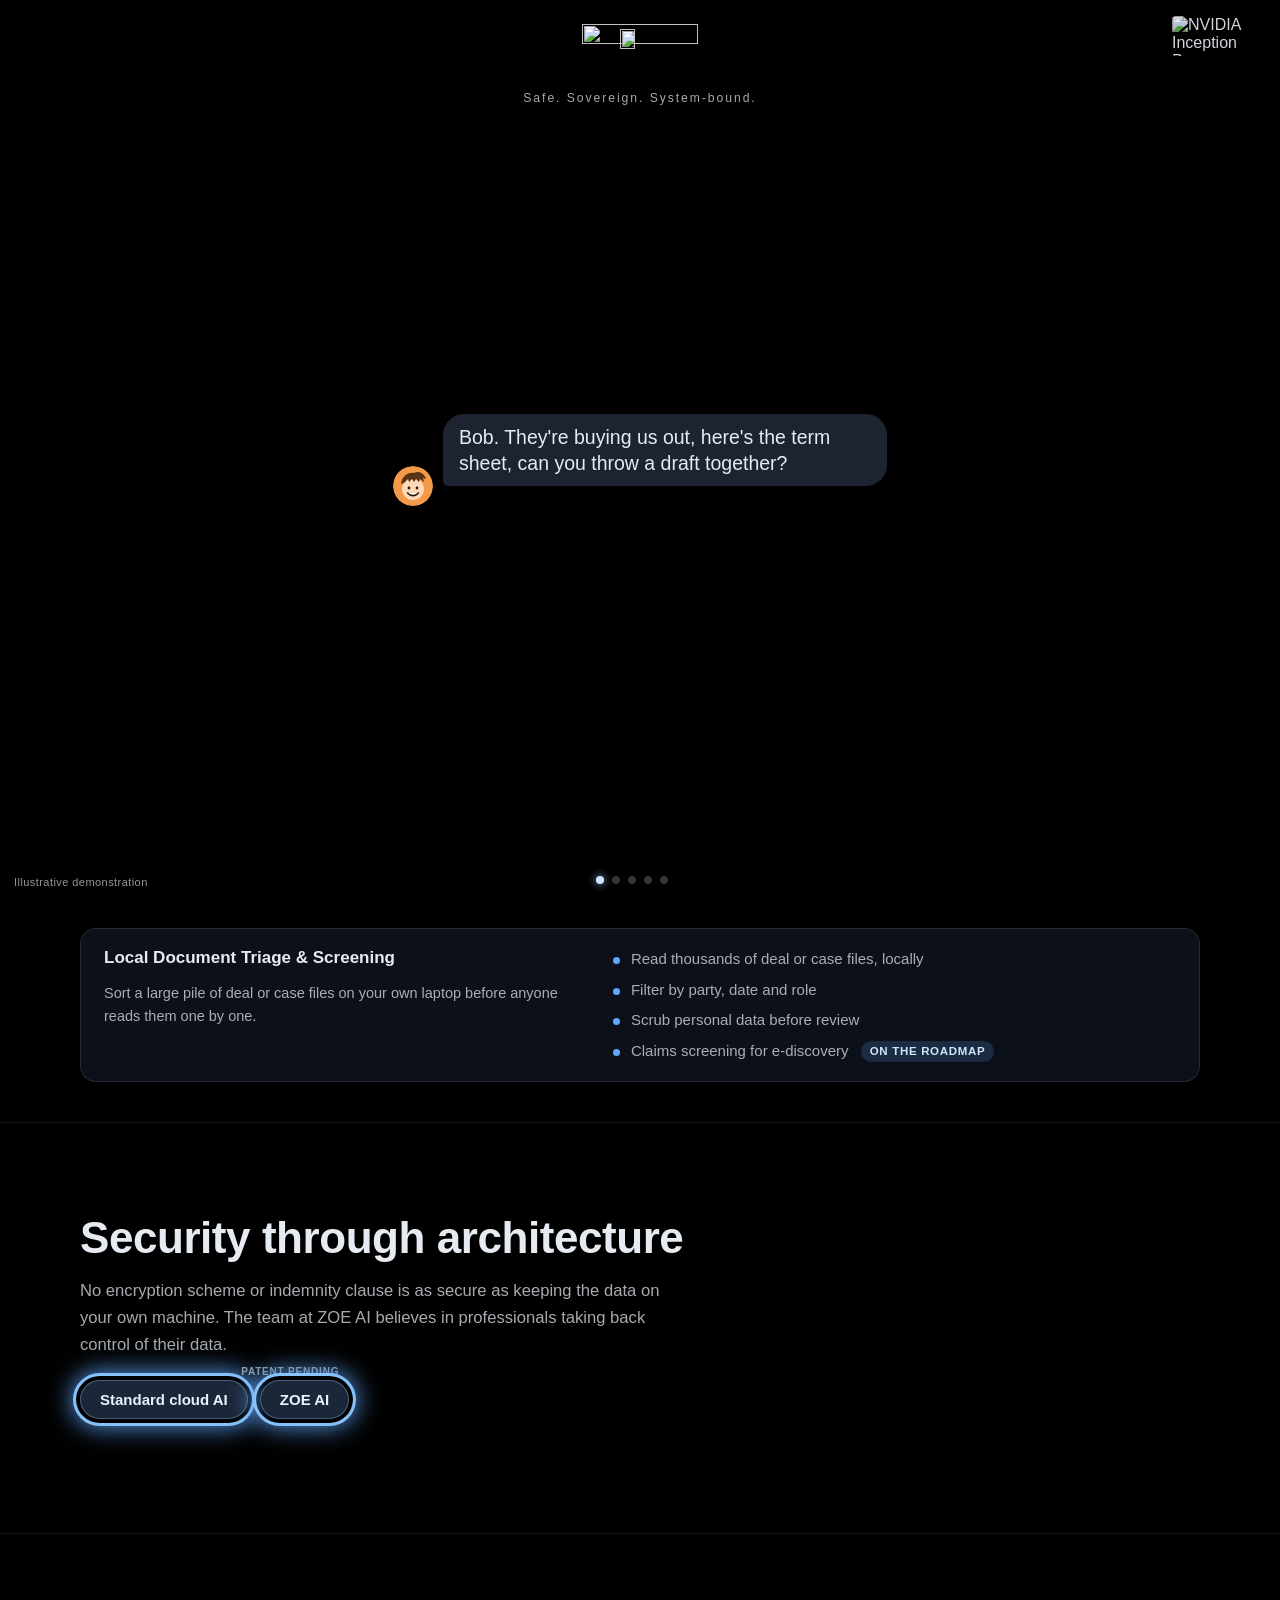
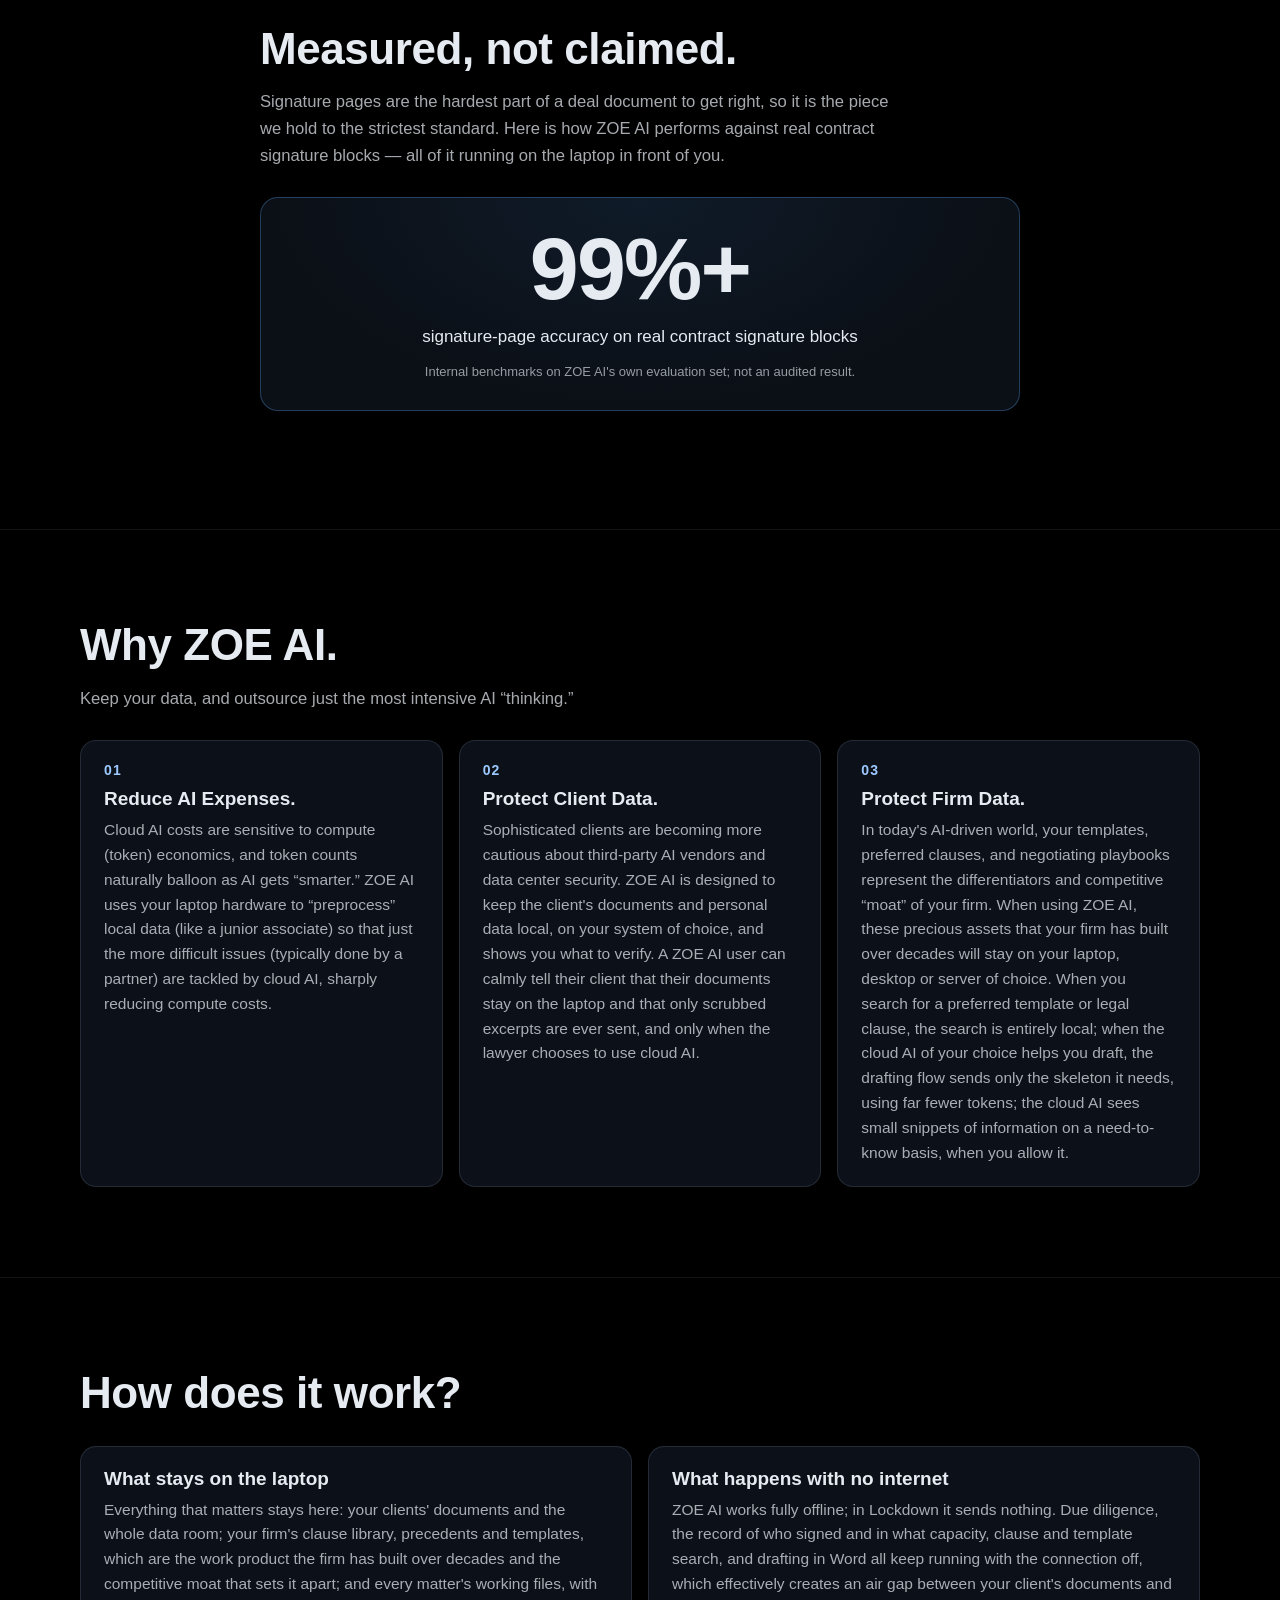
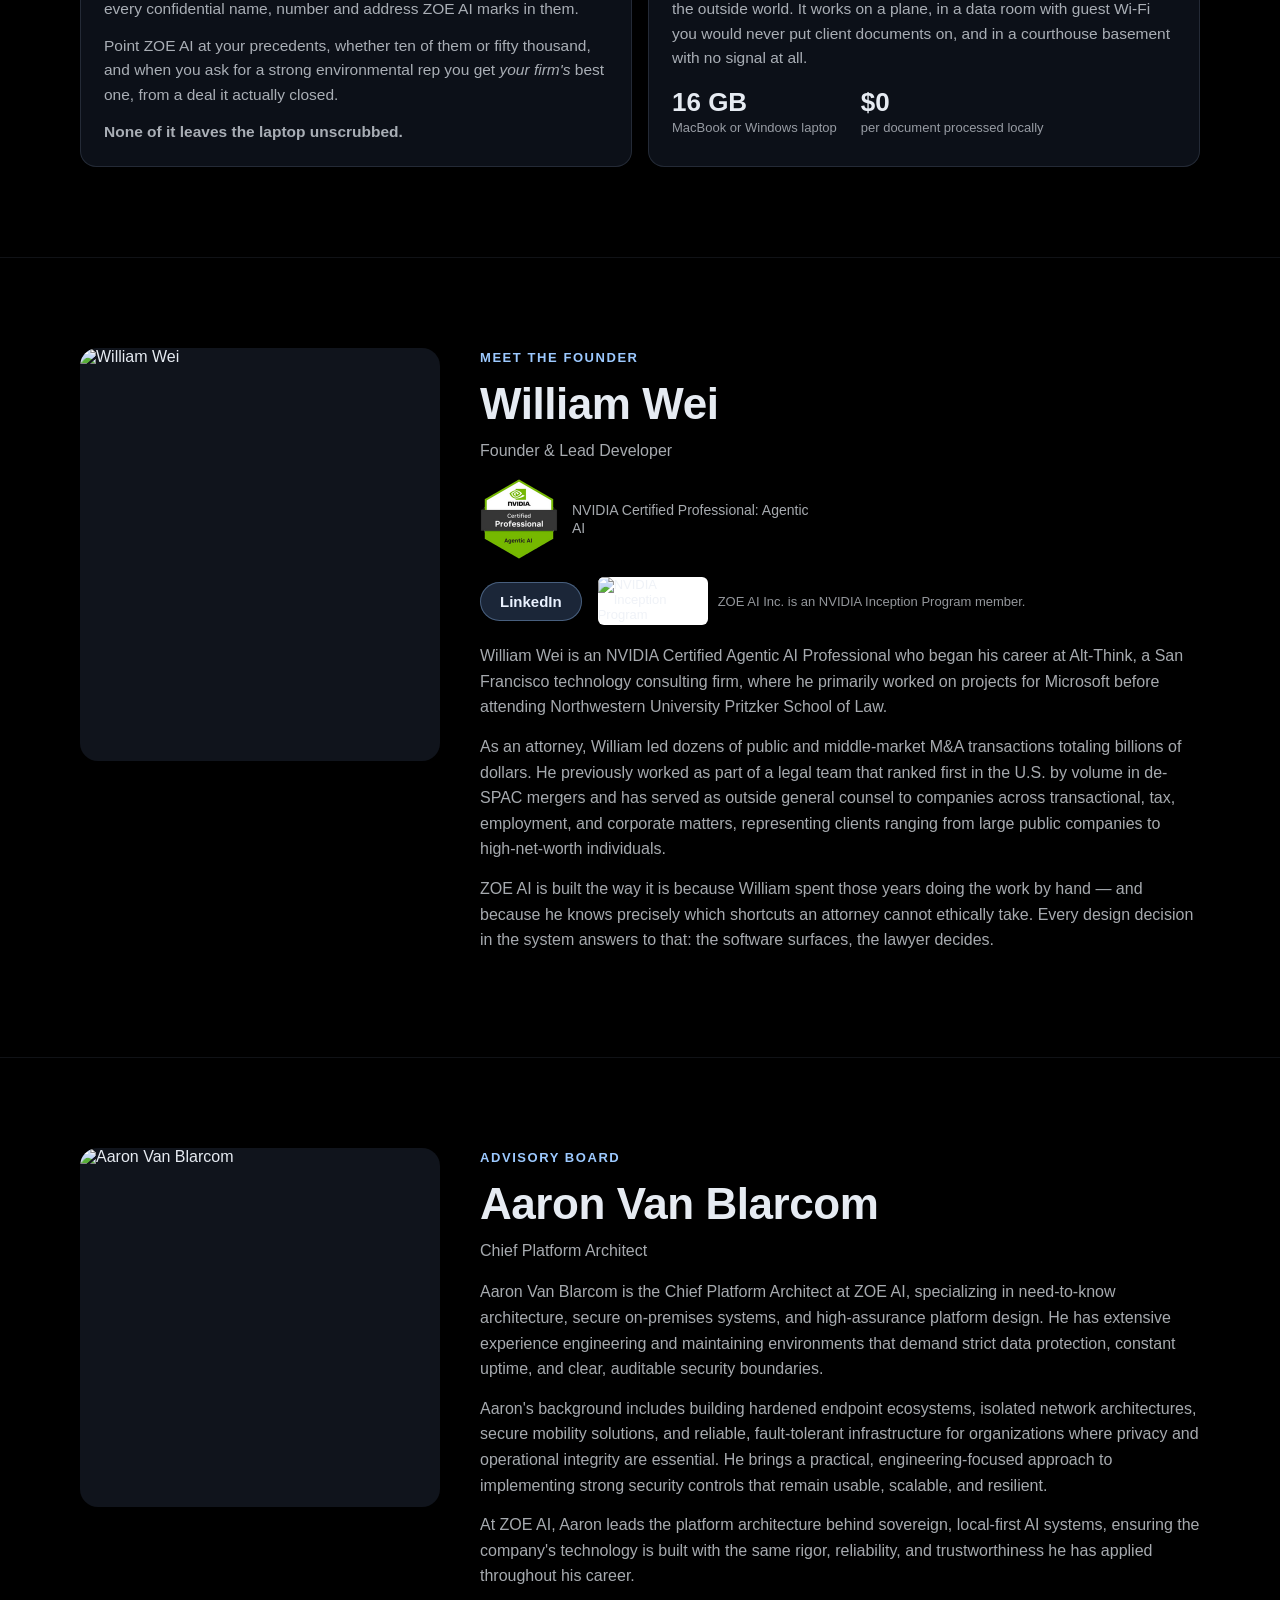
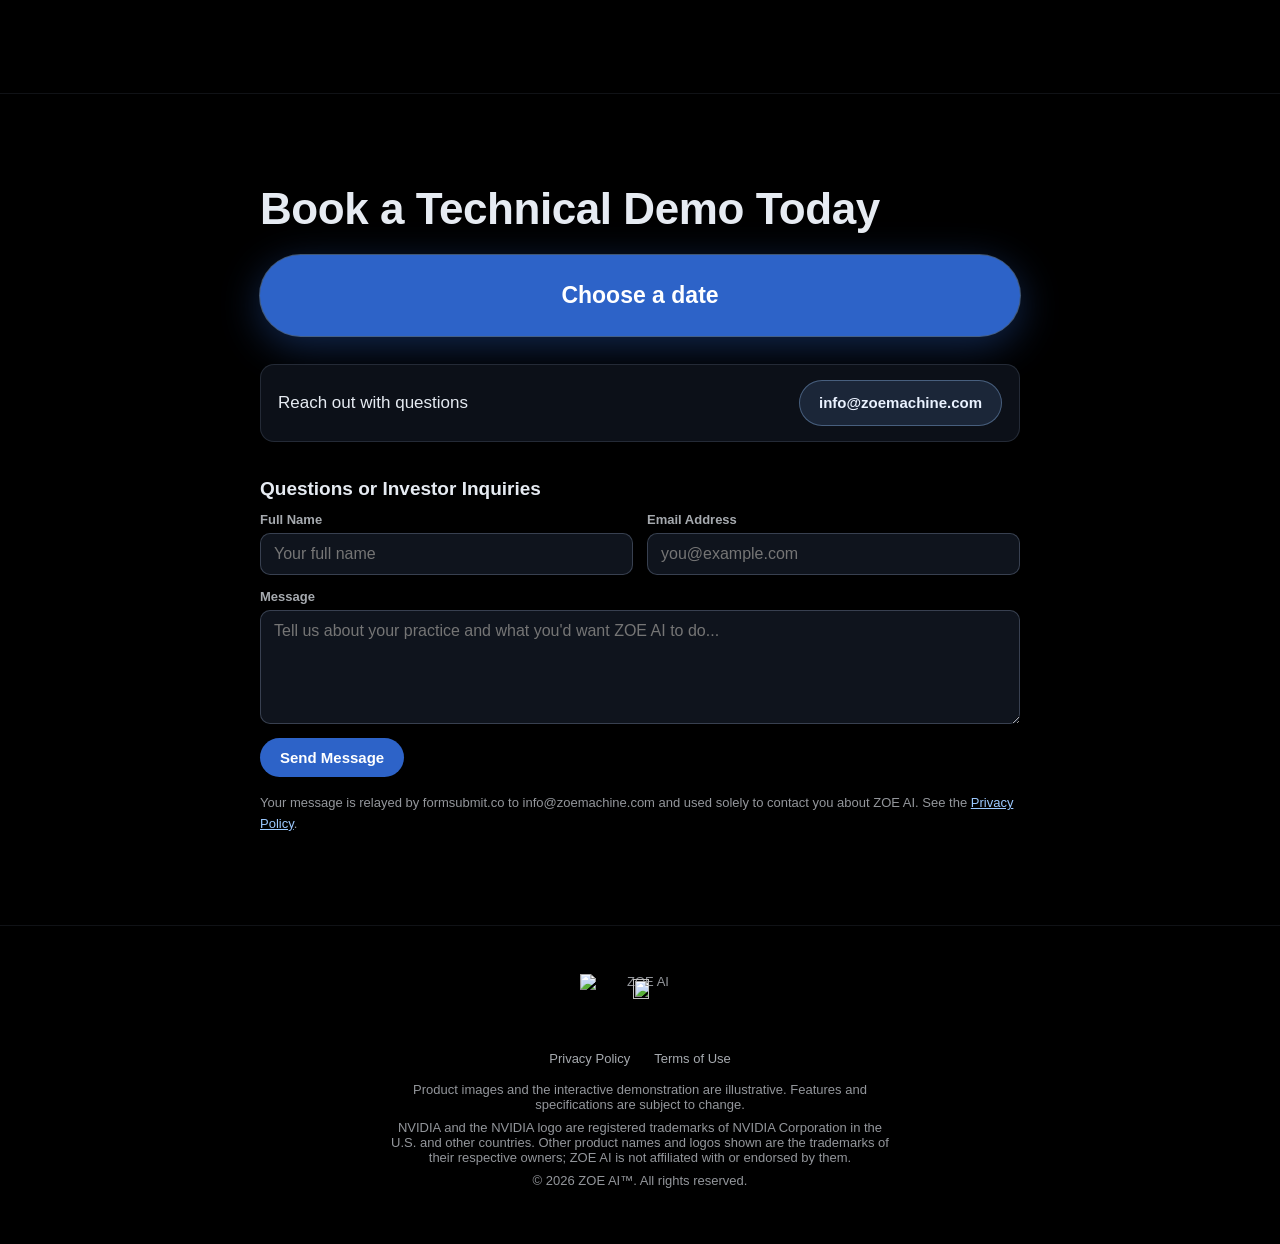
==== index.html @ 4d8a23d7 "Real product screens in the story, product abilities, booking-first site The introduction now plays " ====
<!doctype html>
<html lang="en">
<head>
  <meta charset="utf-8">
  <meta name="viewport" content="width=device-width, initial-scale=1, viewport-fit=cover">
  <title>ZOE AI — Safe. Sovereign. System-bound.</title>
  <meta name="description" content="ZOE AI is legal AI that runs on the attorney's own laptop: client names and numbers are scrubbed locally before any cloud AI sees them, and restored locally when the answer returns.">
  <meta name="theme-color" content="#000000">
  <meta property="og:type" content="website">
  <meta property="og:url" content="https://zoemachine.com/">
  <meta property="og:title" content="ZOE AI — Safe. Sovereign. System-bound.">
  <meta property="og:description" content="Legal AI that runs on the attorney's own laptop: client names and numbers are scrubbed locally before any cloud AI sees them, and restored locally when the answer returns.">
  <meta property="og:image" content="https://zoemachine.com/assets/site/og-image.jpg">
  <meta property="og:image:width" content="1200">
  <meta property="og:image:height" content="630">
  <meta property="og:image:alt" content="A closed silver laptop under the ZOE AI wordmark">
  <link rel="canonical" href="https://zoemachine.com/">
  <meta name="twitter:card" content="summary_large_image">
  <link rel="icon" type="image/png" href="assets/favicon-96.png">
  <link rel="apple-touch-icon" href="assets/site/apple-touch-icon.png">
  <link rel="stylesheet" href="styles.css">
  <!-- The Mac screens' styles: not needed for first paint (the laptop's screen shows only once the lid
       is open), so they load without blocking it; desks stay hidden until they apply (styles.css). -->
  <link rel="stylesheet" href="screens.css" media="print" onload="this.media='all';document.documentElement.classList.add('zs-css')">
  <noscript><link rel="stylesheet" href="screens.css"></noscript>
  <!-- The styles below the hero load once the page has loaded, so they never compete with first paint. -->
  <script>addEventListener('load', function () { var l = document.createElement('link'); l.rel = 'stylesheet'; l.href = 'drawer.css'; document.head.appendChild(l); });</script>
  <noscript><link rel="stylesheet" href="drawer.css"></noscript>
  <script src="screens.js" defer></script>
  <script src="hero.js" defer></script>
</head>
<body>
  <main>
    <!-- Site navigation: hidden while the introduction plays, slides in when <html> gets `intro-done`. -->
    <header class="site-nav" id="site-nav">
      <!-- The bar is hidden from the first paint by this one rule; the rest of its styles (nav.css) load after the page, like drawer.css. -->
      <style>.site-nav{position:sticky;top:0;z-index:50;height:0}.site-nav-bar{position:absolute;top:0;left:0;right:0;visibility:hidden;transform:translateY(-110%)}</style>
      <div class="site-nav-bar">
        <a class="nav-brand" href="#" aria-label="ZOE AI, back to the top"><span class="wordmark"><img loading="lazy" decoding="async" src="assets/site/wordmark-word-280.webp" width="280" height="143" alt="ZOE AI"><img loading="lazy" decoding="async" class="wordmark-o" src="assets/site/wordmark-o-104.webp" width="104" height="104" alt="" aria-hidden="true"></span></a>
        <nav class="nav-links" id="nav-links" aria-label="Site sections">
          <div class="nav-menu">
            <button class="nav-abilities" type="button" aria-expanded="false" aria-controls="nav-ability-list">Product abilities<svg class="nav-caret" viewBox="0 0 12 8" aria-hidden="true"><path d="M1.5 1.5 6 6l4.5-4.5" fill="none" stroke="currentColor" stroke-width="1.8" stroke-linecap="round" stroke-linejoin="round"/></svg></button>
            <ul class="nav-ability-list" id="nav-ability-list" hidden>
              <li><a href="#wf-word" data-ability="word">Full Word Support</a></li>
              <li><a href="#wf-templates" data-ability="templates">Templates &amp; Clauses</a></li>
              <li><a href="#wf-diligence" data-ability="diligence">Diligence &amp; Local Discovery</a></li>
              <li><a href="#wf-privacy" data-ability="privacy">Privacy Scrub &amp; Cloud Processing</a></li>
            </ul>
          </div>
          <a href="#dataflow">Secure architecture</a>
          <a href="#why">Advantages</a>
          <a href="#founder">Leadership</a>
        </nav>
        <a class="nav-book" href="book-demo.html">Book a demo</a>
        <button class="nav-toggle" type="button" aria-label="Menu" aria-expanded="false" aria-controls="nav-links" hidden><span aria-hidden="true"></span></button>
      </div>
      <noscript><link rel="stylesheet" href="nav.css"><style>.site-nav-bar { transform: none; visibility: visible; }</style></noscript>
      <script>
        (function () {
          var nav = document.getElementById('site-nav');
          function loadStyles() {
            var l = document.createElement('link');
            l.rel = 'stylesheet';
            l.href = 'nav.css';
            document.head.appendChild(l);
          }
          if (document.readyState === 'complete') loadStyles(); else addEventListener('load', loadStyles);
          var toggle = nav.querySelector('.nav-toggle');
          var links = nav.querySelector('.nav-links');
          var abBtn = nav.querySelector('.nav-abilities');
          var abList = nav.querySelector('.nav-ability-list');
          var phone = window.matchMedia('(max-width: 959px)');
          toggle.hidden = false;
          nav.classList.add('has-toggle');
          // The phone menu and the abilities dropdown: each opens and closes by its button.
          function setMenu(open) {
            nav.classList.toggle('is-open', open);
            toggle.setAttribute('aria-expanded', open ? 'true' : 'false');
            if (open && phone.matches) setAbilities(true);   // on a phone the four are listed under "Product abilities"
          }
          function setAbilities(open) {
            abBtn.setAttribute('aria-expanded', open ? 'true' : 'false');
            abList.hidden = !open;
          }
          toggle.addEventListener('click', function () { setMenu(!nav.classList.contains('is-open')); });
          abBtn.addEventListener('click', function () { setAbilities(abList.hidden); });
          // A choice closes the dropdown (and the phone menu); the page's own script selects the ability.
          links.addEventListener('click', function (e) {
            var a = e.target.closest('a');
            if (!a) return;
            if (a.hasAttribute('data-ability')) setAbilities(false);
            setMenu(false);
          });
          // Outside click and Escape close; Escape from inside the list returns to its button.
          document.addEventListener('click', function (e) {
            if (e.target.closest('.nav-toggle')) return;
            if (!abList.hidden && !abBtn.parentNode.contains(e.target)) setAbilities(false);
          });
          document.addEventListener('keydown', function (e) {
            if (e.key !== 'Escape') return;
            var inList = abList.contains(document.activeElement);
            if (!abList.hidden) setAbilities(false);
            if (inList) abBtn.focus();
            setMenu(false);
          });
          // Arrow keys move through the four.
          nav.querySelector('.nav-menu').addEventListener('keydown', function (e) {
            if (e.key !== 'ArrowDown' && e.key !== 'ArrowUp') return;
            var items = Array.prototype.slice.call(abList.querySelectorAll('a'));
            if (abList.hidden && e.key === 'ArrowDown' && document.activeElement === abBtn) { setAbilities(true); }
            var i = items.indexOf(document.activeElement);
            var next = e.key === 'ArrowDown' ? (i < 0 ? 0 : (i + 1) % items.length) : (i <= 0 ? items.length - 1 : i - 1);
            e.preventDefault();
            items[next].focus();
          });
          // The current ability (set on <html> by the hero) is marked in the list.
          var root = document.documentElement;
          function markCurrent() {
            var cur = root.getAttribute('data-ability-current');
            Array.prototype.forEach.call(abList.querySelectorAll('a'), function (a) {
              if (a.getAttribute('data-ability') === cur) a.setAttribute('aria-current', 'true'); else a.removeAttribute('aria-current');
            });
          }
          new MutationObserver(markCurrent).observe(root, { attributes: true, attributeFilter: ['data-ability-current'] });
          markCurrent();
          nav.querySelector('.nav-brand').addEventListener('click', function (e) {
            e.preventDefault();
            setMenu(false);
            window.scrollTo({ top: 0, behavior: window.matchMedia('(prefers-reduced-motion: reduce)').matches ? 'auto' : 'smooth' });
          });
        })();
      </script>
    </header>

    <section class="stage" data-act="0" tabindex="-1" aria-label="ZOE AI demonstration">
      <h1 class="visually-hidden">ZOE AI</h1>

      <div class="scene">
        <picture class="poster">
          <source media="(prefers-reduced-motion: reduce) and (min-width: 900px)" srcset="assets/frames/1920/lid_45.webp">
          <source media="(prefers-reduced-motion: reduce)" srcset="assets/frames/1280/lid_45.webp">
          <img id="lid-poster" src="[data-uri]" width="1280" height="720" alt="A silver laptop under the ZOE AI wordmark" decoding="sync" fetchpriority="high">
        </picture>
        <canvas class="lid" width="1280" height="720" aria-hidden="true"></canvas>
        <!-- The wordmark's O, alive: a feathered crop of the baked O that turns over it and rides its drift. -->
        <div class="logo-o" aria-hidden="true"><img class="logo-o-a" src="assets/site/logo-o-01.webp" width="200" height="200" alt="" fetchpriority="low" decoding="async" loading="lazy"><img class="logo-o-b" src="assets/site/logo-o-45.webp" width="200" height="200" alt="" fetchpriority="low" decoding="async" loading="lazy"></div>

        <p class="tagline">Safe. Sovereign. System-bound.</p>

        <div class="lip" aria-hidden="true"></div>
        <div class="rim" aria-hidden="true"></div>
        <div class="cue" aria-hidden="true">
          <span class="chev"><svg viewBox="0 0 24 12"><path d="M2 11 12 2l10 9" fill="none" stroke="#bfe0ff" stroke-width="2.2" stroke-linecap="round" stroke-linejoin="round"/></svg></span>
          <span class="chev"><svg viewBox="0 0 24 12"><path d="M2 11 12 2l10 9" fill="none" stroke="#bfe0ff" stroke-width="2.2" stroke-linecap="round" stroke-linejoin="round"/></svg></span>
          <span class="chev"><svg viewBox="0 0 24 12"><path d="M2 11 12 2l10 9" fill="none" stroke="#bfe0ff" stroke-width="2.2" stroke-linecap="round" stroke-linejoin="round"/></svg></span>
        </div>

        <!-- The live screen: the workspace is built by hero.js when frame 45 lands. -->
        <div class="screen" id="post-screen" hidden></div>

        <div class="lid-hit" role="button" tabindex="-1" aria-label="Open the laptop" aria-disabled="true"></div>
      </div>

      <!-- The opening stage is bare: this small wordmark brands it until the laptop arrives with its own. -->
      <div class="brand" aria-hidden="true">
        <span class="wordmark"><img src="assets/site/wordmark-word-280.webp" width="280" height="143" alt="" loading="lazy"><img class="wordmark-o" src="assets/site/wordmark-o-104.webp" width="104" height="104" alt="" loading="lazy"></span>
        <p>Safe. Sovereign. System-bound.</p>
      </div>

      <!-- Act pieces, filled by hero.js from the constants at its top. -->
      <div class="strip" aria-hidden="true"></div>
      <div class="sheet" aria-hidden="true"></div>
      <div class="phone" role="button" tabindex="-1" aria-label="Photograph the term sheet and hand it to the laptop" hidden></div>
      <div class="fly" aria-hidden="true"></div>
      <div class="transfer" aria-hidden="true">Local transfer · no cloud</div>
      <div class="zoe" aria-hidden="true"></div>
      <div class="cloud"></div>
      <div class="stream" aria-hidden="true"><span class="stream-flow"></span><span class="stream-back"></span></div>
      <p class="stream-label" aria-hidden="true">SCRUBBED INFORMATION · NO PII</p>
      <div class="fan" aria-hidden="true"></div>
      <div class="pills"></div>
      <!-- After the introduction (skip or its end): the hero's own page. Five tabs drive the laptop's screen. -->
      <div class="post-hero" hidden>
        <h2 class="post-h">Safe. Sovereign. <span class="nowrap">System-bound.</span></h2>
        <p class="post-sub">Take back control of your data. Automate document drafting and diligence, without exposing client data or law firm IP. Runs on the laptop you already have; no new hardware.</p>
      </div>
      <!-- The four product abilities, beside the laptop after the introduction, one screen each; any element
           with data-ability (here "Next", in the navigation the menu) selects one. -->
      <div class="abilities" aria-label="Product abilities">
        <section class="ability" data-id="word" aria-labelledby="ab-word-h">
          <h3 id="ab-word-h" tabindex="-1">Full Word Support</h3>
          <p>ZOE AI includes a full-featured Microsoft Word add-in that lets attorneys draft and review documents without leaving Word. It supports automated drafting, redline review and quality-of-life features for drafting and reviewing in Word. Complex automated document processing happens without the document ever leaving your laptop or desktop: client information stays local.</p>
          <a class="ab-next" href="#wf-templates" data-ability="templates">Next: Templates &amp; Clauses <span aria-hidden="true">&rarr;</span></a>
        </section>
        <section class="ability" data-id="templates" aria-labelledby="ab-templates-h">
          <h3 id="ab-templates-h" tabindex="-1">Templates &amp; Clauses</h3>
          <p>Search every clause and template your firm prefers to use, without giving up control to the cloud. Your firm&rsquo;s intellectual property stays local, and each attorney can search the firm&rsquo;s preferred templates and language instantly.</p>
          <p>ZOE AI does not upload your library to a cloud server: it stays on your laptop. Templates and firm language are shared with cloud AI only on a need-to-know basis.</p>
          <a class="ab-next" href="#wf-diligence" data-ability="diligence">Next: Diligence &amp; Local Discovery <span aria-hidden="true">&rarr;</span></a>
        </section>
        <section class="ability" data-id="diligence" aria-labelledby="ab-diligence-h">
          <h3 id="ab-diligence-h" tabindex="-1">Diligence &amp; Local Discovery</h3>
          <p>Expedite due diligence across thousands of documents with no internet access needed. Then supercharge it with the best AI models while ZOE AI acts as a firewall, keeping sensitive information from going to the cloud.</p>
          <p>The fast sweep reads thousands of documents and makes them searchable in a single sitting; the deep pass maps entities and traces relationships across the data room, with a citation behind each one. It identifies the signatory, party, role, agreement type, date, governing law and other critical information.</p>
          <a class="ab-next" href="#wf-privacy" data-ability="privacy">Next: Privacy Scrub &amp; Cloud Processing <span aria-hidden="true">&rarr;</span></a>
        </section>
        <section class="ability" data-id="privacy" aria-labelledby="ab-privacy-h">
          <h3 id="ab-privacy-h" tabindex="-1">Privacy Scrub &amp; Cloud Processing</h3>
          <p>The local ZOE AI system acts as the first line of defense against data leaks, protecting client information and law firm intellectual property. Cloud AI requests confidential information on a need-to-know basis, putting control back in the hands of the lawyer, who can now use the world&rsquo;s best AI models without giving up control of the firm&rsquo;s intellectual property or confidential client data.</p>
          <a class="ab-next" href="#wf-word" data-ability="word">Next: Full Word Support <span aria-hidden="true">&rarr;</span></a>
        </section>
      </div>
      <div class="inspect" hidden></div>

      <ol class="progress" aria-label="Story progress">
        <li>Act 1</li><li>Act 2</li><li>Act 3</li><li>Act 4</li><li>Act 5</li>
      </ol>
      <button class="skip-step" type="button">Skip introductory illustration</button>
      <p class="footnote">Illustrative demonstration</p>
      <!-- Top-right corner: the NVIDIA Inception badge; the space beside it is kept for a language selector. -->
      <div class="corner">
        <img class="corner-badge" src="assets/site/nvidia-inception.webp" width="386" height="168" alt="NVIDIA Inception Program member" fetchpriority="low" decoding="async">
      </div>
      <p class="visually-hidden" id="live" aria-live="polite"></p>

      <noscript>
        <style>
          .poster img, .lid, .cue, .lip, .lid-hit, .progress, .brand { display: none; }
          .tagline { z-index: 1; }
          .stage:not(.laptop-in) .scene { translate: none; opacity: 1; }
          /* Without JavaScript the four abilities read as text under the laptop. */
          .stage { height: auto; min-height: 100svh; overflow: visible; }
          .abilities { display: grid; position: relative; grid-template-columns: repeat(auto-fit, minmax(280px, 1fr)); gap: 28px 40px; max-width: 1040px; margin: 0 auto; padding: calc(100svh - 40px) 20px 32px; }
          .ab-next { display: none; }
        </style>
        <img class="noscript-open" src="assets/frames/1280/lid_45.webp" width="1280" height="720" alt="An open silver laptop under the ZOE AI wordmark">
      </noscript>
    </section>

    <noscript>
      <section class="story-text" aria-label="The story, as text">
        <h2>Act I · The ambush</h2>
        <p><b>Jimmy:</b> Bob. They're buying us out, here's the term sheet, can you throw a draft together?</p>
        <p><b>Bob:</b> Right now? We're in THEIR OFFICE.</p>
        <p><b>Jimmy:</b> Perfect opportunity with everyone in the same room. You have 10 MINUTES.</p>
        <p><i>Bob photographs the term sheet; the phone hands it to the laptop. Local transfer · no cloud.</i></p>
        <p><b>Bob (thinking):</b> Picture taken. Into the laptop.</p>
        <h2>Act II · Open the laptop, pull the plug</h2>
        <p><b>Bob (thinking):</b> I don't trust their Wi-Fi. Going local.</p>
        <p><b>Bob (thinking):</b> Wi-Fi off. Let's go.</p>
        <h2>Act III · Local work, offline</h2>
        <p><b>ZOE AI:</b> Looks like a term sheet. Finding the names, addresses, dates and ID numbers.</p>
        <p><i>The page runs down the term sheet; each name, address, date and ID number lights up yellow, and stays yellow. The dollar amounts are left as they are.</i></p>
        <p><b>ZOE AI:</b> Key terms identified.</p>
        <p><b>ZOE AI:</b> Searching 35,263 vault files…</p>
        <p><b>ZOE AI:</b> Found 128 files on this client in your vault.</p>
        <p><b>ZOE AI:</b> Searching 2,500 of your firm's golden templates…</p>
        <p><b>ZOE AI:</b> Loaded your firm's merger agreement template and the conservative seller playbook.</p>
        <p><b>Bob (thinking):</b> Conservative to start. We'll see what they come back with.</p>
        <p><i>Word: the firm's merger agreement template opens and fills in from the term sheet; the names, addresses and dates land highlighted yellow; the dollar amounts go in as plain text.</i></p>
        <p><b>ZOE AI:</b> Filling in your firm's template from the term sheet.</p>
        <p><b>Bob (thinking):</b> Not bad for a first draft. But I need an anti-sandbagging clause.</p>
        <p><b>ZOE AI:</b> Searching your local secure clause library…</p>
        <p><b>ZOE AI:</b> Top 10 matches.</p>
        <p><b>Bob (thinking):</b> That's the one. Perfect.</p>
        <p><b>ZOE AI:</b> Inserting now.</p>
        <p><i>Section 9.3 goes in as a red tracked change.</i></p>
        <h2>Act IV · One cloud AI review, names scrubbed</h2>
        <p><b>ZOE AI:</b> One last check before it goes out: a cloud AI review, with the names scrubbed.</p>
        <p><b>ZOE AI:</b> Scrubbing the draft first.</p>
        <p><i>Every yellow name, address and date in the draft switches at once: Party 1, Person 1, Address 1 and so on, and every date reads [Month_Day_Year]. The dollar amounts stay exactly as they are.</i></p>
        <p><b>ZOE AI:</b> Scrubbed. Nothing has left this laptop yet.</p>
        <p><b>ZOE AI:</b> Adding 25 paragraphs from 6 vault files, scrubbed the same way.</p>
        <p><i>Wi-Fi on. SCRUBBED INFORMATION · NO PII goes to the cloud.</i></p>
        <p><b>ZOE AI:</b> Sent.</p>
        <p><i>The answer comes back. Wi-Fi off.</i></p>
        <p><b>ZOE AI:</b> Received. Wi-Fi no longer needed. We're locked down.</p>
        <p><b>ZOE AI:</b> The review flags: Party 5 is an empty shell. Party 6 is its parent, and it is not in this deal.</p>
        <p><b>ZOE AI:</b> Your vault agrees: the parent signed the earlier confidentiality agreement.</p>
        <p><b>ZOE AI:</b> Applying the review's changes: the new clause adopts this agreement's defined terms, and the parent joins as a party to stand behind the buyer's obligations.</p>
        <p><i>The changes go in as red tracked changes, still in placeholders.</i></p>
        <p><b>ZOE AI:</b> Putting the real names back, on this laptop.</p>
        <p><i>Every placeholder turns back into the real name, address or date, flashing green and settling yellow again: Party 6 is Meridian Holdings LLC.</i></p>
        <p><b>Bob (thinking):</b> They left the parent off the hook. Caught it.</p>
        <h2>Act V · Ten minutes are up</h2>
        <p><b>Jimmy:</b> Ten minutes. Tell me you've got something.</p>
        <p><b>Bob:</b> Draft's done. And their shell left the parent off the hook. It's in now.</p>
        <p><b>Jimmy:</b> …How?</p>
        <p><b>Bob:</b> ZOE AI.</p>
      </section>
    </noscript>

    <!-- Directly under the stage: the one capability with no screen of its own, as a slim card. -->
    <section class="sec sec-triage" id="triage" aria-labelledby="triage-h">
      <div class="wrap">
        <article class="wf-card wf-triage" aria-labelledby="triage-h">
          <h3 id="triage-h">Local Document Triage &amp; Screening</h3>
          <p>Sort a large pile of deal or case files on your own laptop before anyone reads them one by one.</p>
          <ul class="triage-list">
            <li>Read thousands of deal or case files, locally</li>
            <li>Filter by party, date and role</li>
            <li>Scrub personal data before review</li>
            <li>Claims screening for e-discovery <span class="road-badge">On the roadmap</span></li>
          </ul>
        </article>
      </div>
    </section>

    <!-- ============ Below the hero ============ -->

    <section class="sec sec-flow" id="dataflow" aria-labelledby="flow-h">
      <div class="wrap">
        <h2 class="sec-h" id="flow-h">Security through architecture</h2>
        <p class="lede flow-lede">No encryption scheme or indemnity clause is as secure as keeping the data on your own machine. The team at ZOE AI believes in professionals taking back control of their data.</p>
        <div class="flow-choose" role="tablist" aria-label="Choose a system to see">
          <button class="pill-link flow-pick" type="button" role="tab" aria-selected="false" aria-controls="flow-cloud" data-pick="cloud">Standard cloud AI</button>
          <button class="pill-link flow-pick" type="button" role="tab" aria-selected="false" aria-controls="flow-zoe" data-pick="zoe" aria-label="ZOE AI, patent pending">ZOE AI<span class="patent" aria-hidden="true">Patent pending</span></button>
        </div>
        <figure class="flow-panel is-risk" id="flow-cloud" role="tabpanel" aria-label="Standard cloud AI" hidden>
          <figcaption><span class="flow-tag">Standard cloud AI</span>Your document takes a trip.<span class="flow-tally" aria-hidden="true"></span></figcaption>
          <div class="flow-draw"></div>
        </figure>
        <figure class="flow-panel is-zoe" id="flow-zoe" role="tabpanel" aria-label="ZOE AI" hidden>
          <figcaption><span class="flow-tag">ZOE AI</span>Your document doesn't move.</figcaption>
          <div class="flow-draw"></div>
        </figure>
        <noscript>
          <div class="flow-text">
            <p><strong>Standard cloud AI.</strong> Your client's file leaves your laptop and passes through your office router and your internet provider to the vendor's cloud, which hands it on to confidentiality services, a search index, cloud AI models, logging and evaluation, and more vendors behind them. Multiple hops: every system past the router is one you don't control. A chain of AI vendors is a larger attack surface than traditional cloud software.</p>
            <p><strong>ZOE AI.</strong> Everything runs inside your laptop, so the document never moves. What can travel, to cloud AI or to a high-end model on the firm's own server, is scrubbed text, when you choose to use cloud AI. In Lockdown nothing leaves this box; in Hybrid only scrubbed text does.</p>
          </div>
        </noscript>
      </div>
    </section>

    <script src="deeplink.js" defer></script>

    <section class="sec" id="evidence" aria-labelledby="ev-h">
      <div class="wrap wrap-narrow">
        <h2 class="sec-h" id="ev-h">Measured, not claimed.</h2>
        <p class="lede">Signature pages are the hardest part of a deal document to get right, so it is the piece we hold to the strictest standard. Here is how ZOE AI performs against real contract signature blocks — all of it running on the laptop in front of you.</p>
        <div class="ev-card">
          <p class="ev-num">99%+</p>
          <p class="ev-label">signature-page accuracy on real contract signature blocks</p>
          <p class="ev-note">Internal benchmarks on ZOE AI's own evaluation set; not an audited result.</p>
        </div>
      </div>
    </section>

    <section class="sec" id="why" aria-labelledby="why-h">
      <div class="wrap">
        <h2 class="sec-h" id="why-h">Why ZOE AI.</h2>
        <p class="lede">Keep your data, and outsource just the most intensive AI “thinking.”</p>
        <div class="why-grid">
          <article class="why-card">
            <span class="why-num">01</span>
            <h3>Reduce AI Expenses.</h3>
            <p>Cloud AI costs are sensitive to compute (token) economics, and token counts naturally balloon as AI gets “smarter.” ZOE AI uses your laptop hardware to “preprocess” local data (like a junior associate) so that just the more difficult issues (typically done by a partner) are tackled by cloud AI, sharply reducing compute costs.</p>
          </article>
          <article class="why-card">
            <span class="why-num">02</span>
            <h3>Protect Client Data.</h3>
            <p>Sophisticated clients are becoming more cautious about third-party AI vendors and data center security. ZOE AI is designed to keep the client's documents and personal data local, on your system of choice, and shows you what to verify. A ZOE AI user can calmly tell their client that their documents stay on the laptop and that only scrubbed excerpts are ever sent, and only when the lawyer chooses to use cloud AI.</p>
          </article>
          <article class="why-card">
            <span class="why-num">03</span>
            <h3>Protect Firm Data.</h3>
            <p>In today's AI-driven world, your templates, preferred clauses, and negotiating playbooks represent the differentiators and competitive “moat” of your firm. When using ZOE AI, these precious assets that your firm has built over decades will stay on your laptop, desktop or server of choice. When you search for a preferred template or legal clause, the search is entirely local; when the cloud AI of your choice helps you draft, the drafting flow sends only the skeleton it needs, using far fewer tokens; the cloud AI sees small snippets of information on a need-to-know basis, when you allow it.</p>
          </article>
        </div>
      </div>
    </section>

    <section class="sec" id="how" aria-labelledby="how-h">
      <div class="wrap">
        <h2 class="sec-h" id="how-h">How does it work?</h2>
        <div class="how-grid">
          <article class="how-card">
            <h3>What stays on the laptop</h3>
            <p>Everything that matters stays here: your clients' documents and the whole data room; your firm's clause library, precedents and templates, which are the work product the firm has built over decades and the competitive moat that sets it apart; and every matter's working files, with every confidential name, number and address ZOE AI marks in them.</p>
            <p>Point ZOE AI at your precedents, whether ten of them or fifty thousand, and when you ask for a strong environmental rep you get <em>your firm's</em> best one, from a deal it actually closed.</p>
            <p><strong>None of it leaves the laptop unscrubbed.</strong></p>
          </article>
          <article class="how-card">
            <h3>What happens with no internet</h3>
            <p>ZOE AI works fully offline; in Lockdown it sends nothing. Due diligence, the record of who signed and in what capacity, clause and template search, and drafting in Word all keep running with the connection off, which effectively creates an air gap between your client's documents and the outside world. It works on a plane, in a data room with guest Wi-Fi you would never put client documents on, and in a courthouse basement with no signal at all.</p>
            <dl class="specs">
              <div><dt>16 GB</dt><dd>MacBook or Windows laptop</dd></div>
              <div><dt>$0</dt><dd>per document processed locally</dd></div>
            </dl>
          </article>
        </div>
      </div>
    </section>

    <section class="sec" id="founder" aria-labelledby="founder-h">
      <div class="wrap person">
        <div class="person-side">
          <img class="person-img" src="assets/site/william-wei.webp" width="480" height="551" alt="William Wei" loading="lazy" decoding="async">
        </div>
        <div>
          <p class="eyebrow" id="founder-h">Meet the Founder</p>
          <h2 class="sec-h">William Wei</h2>
          <p class="person-role">Founder &amp; Lead Developer</p>
          <figure class="ncp-badge">
            <a href="https://www.credly.com/badges/83a23c67-2b3f-47f5-b413-0e97101b8ec3" target="_blank" rel="noopener noreferrer" aria-label="NVIDIA Certified Professional: Agentic AI (opens the verification page on Credly)">
              <img src="assets/site/ncp-agentic-ai-badge.png" width="78" height="80" alt="" loading="lazy" decoding="async">
              <figcaption>NVIDIA Certified Professional: Agentic AI</figcaption>
            </a>
          </figure>
          <div class="person-links">
            <a class="pill-link is-ghost" href="https://www.linkedin.com/in/william-w-239b0912/" target="_blank" rel="noopener noreferrer">LinkedIn</a>
            <span class="inception"><img src="assets/site/nvidia-inception.webp" width="386" height="168" alt="NVIDIA Inception Program" loading="lazy" decoding="async"><span>ZOE AI Inc. is an NVIDIA Inception Program member.</span></span>
          </div>
          <div class="person-bio">
            <p>William Wei is an NVIDIA Certified Agentic AI Professional who began his career at Alt-Think, a San Francisco technology consulting firm, where he primarily worked on projects for Microsoft before attending Northwestern University Pritzker School of Law.</p>
            <p>As an attorney, William led dozens of public and middle-market M&amp;A transactions totaling billions of dollars. He previously worked as part of a legal team that ranked first in the U.S. by volume in de-SPAC mergers and has served as outside general counsel to companies across transactional, tax, employment, and corporate matters, representing clients ranging from large public companies to high-net-worth individuals.</p>
            <p>ZOE AI is built the way it is because William spent those years doing the work by hand — and because he knows precisely which shortcuts an attorney cannot ethically take. Every design decision in the system answers to that: the software surfaces, the lawyer decides.</p>
          </div>
        </div>
      </div>
    </section>

    <section class="sec" id="advisory" aria-labelledby="adv-h">
      <div class="wrap person">
        <img class="person-img" src="assets/site/aaron-vanblarcom.webp" width="480" height="479" alt="Aaron Van Blarcom" loading="lazy" decoding="async">
        <div>
          <p class="eyebrow" id="adv-h">Advisory Board</p>
          <h2 class="sec-h">Aaron Van Blarcom</h2>
          <p class="person-role">Chief Platform Architect</p>
          <div class="person-bio">
            <p>Aaron Van Blarcom is the Chief Platform Architect at ZOE AI, specializing in need-to-know architecture, secure on-premises systems, and high-assurance platform design. He has extensive experience engineering and maintaining environments that demand strict data protection, constant uptime, and clear, auditable security boundaries.</p>
            <p>Aaron's background includes building hardened endpoint ecosystems, isolated network architectures, secure mobility solutions, and reliable, fault-tolerant infrastructure for organizations where privacy and operational integrity are essential. He brings a practical, engineering-focused approach to implementing strong security controls that remain usable, scalable, and resilient.</p>
            <p>At ZOE AI, Aaron leads the platform architecture behind sovereign, local-first AI systems, ensuring the company's technology is built with the same rigor, reliability, and trustworthiness he has applied throughout his career.</p>
          </div>
        </div>
      </div>
    </section>

    <section class="sec" id="contact" aria-labelledby="contact-h">
      <div class="wrap wrap-narrow">
        <h2 class="sec-h" id="contact-h">Book a Technical Demo Today</h2>
        <p class="cta-main"><a class="pill-link cta-big" href="book-demo.html">Choose a date</a></p>
        <div class="cta-rows">
          <p class="cta-row"><span>Reach out with questions</span><a class="pill-link is-ghost" href="mailto:info@zoemachine.com">info@zoemachine.com</a></p>
        </div>
        <h3 class="form-h">Questions or Investor Inquiries</h3>
        <form class="msg-form" action="https://formsubmit.co/info@zoemachine.com" method="POST">
          <input type="hidden" name="_subject" value="New Inquiry from ZOE AI Website">
          <input type="hidden" name="_captcha" value="false">
          <input type="hidden" name="_next" value="https://zoemachine.com/index.html#contact">
          <div class="form-2">
            <label>Full Name<input type="text" name="name" placeholder="Your full name" required autocomplete="name"></label>
            <label>Email Address<input type="email" name="email" placeholder="you@example.com" required autocomplete="email"></label>
          </div>
          <label>Message<textarea name="message" rows="5" placeholder="Tell us about your practice and what you'd want ZOE AI to do..." required></textarea></label>
          <button class="pill-link" type="submit">Send Message</button>
        </form>
        <p class="form-note">Your message is relayed by formsubmit.co to info@zoemachine.com and used solely to contact you about ZOE AI. See the <a href="#privacy">Privacy Policy</a>.</p>
      </div>
    </section>

  </main>

  <footer class="site-footer" id="site-footer">
    <div class="wrap">
      <span class="wordmark foot-logo"><img src="assets/site/wordmark-word.png" width="466" height="238" alt="ZOE AI" loading="lazy" decoding="async"><img class="wordmark-o" src="assets/site/wordmark-o.png" width="168" height="168" alt="" aria-hidden="true" loading="lazy" decoding="async"></span>
      <nav class="foot-links" aria-label="Legal"><a href="#privacy">Privacy Policy</a><a href="#terms">Terms of Use</a></nav>
      <p>Product images and the interactive demonstration are illustrative. Features and specifications are subject to change.</p>
      <p>NVIDIA and the NVIDIA logo are registered trademarks of NVIDIA Corporation in the U.S. and other countries. Other product names and logos shown are the trademarks of their respective owners; ZOE AI is not affiliated with or endorsed by them.</p>
      <p>&copy; 2026 ZOE AI&trade;. All rights reserved.</p>
    </div>
  </footer>

  <div class="modal" id="privacy" role="dialog" aria-modal="true" aria-labelledby="privacy-h">
    <div class="modal-box">
      <a class="modal-x" href="#site-footer" aria-label="Close the Privacy Policy">&times;</a>
      <h2 id="privacy-h">Privacy Policy</h2>
      <p><strong>Last updated: October 23, 2026</strong></p>
      <h3>No servers of our own</h3>
      <p>ZOE AI operates no servers of its own for this website. The site is a set of static files served by GitHub Pages. GitHub may keep standard request logs under its own <a href="https://docs.github.com/en/site-policy/privacy-policies/github-general-privacy-statement" target="_blank" rel="noopener noreferrer">privacy statement</a>.</p>
      <h3>The contact form</h3>
      <p>The "Questions or Investor Inquiries" form is handled by formsubmit.co, a third-party relay, which forwards your name, email address and message to info@zoemachine.com. Its handling of your message is described in the <a href="https://formsubmit.co/privacy.pdf" target="_blank" rel="noopener noreferrer">formsubmit.co privacy policy</a>.</p>
      <h3>Booking a demo</h3>
      <p>Booking a technical demo sends your name, email address and chosen date and time through formsubmit.co to info@zoemachine.com, the same relay as the contact form.</p>
      <h3>Analytics and third-party content</h3>
      <p>No visitor analytics are collected at present.</p>
      <h3>How we use your information</h3>
      <p>We use what you send solely to reply to you about ZOE AI. We do not sell or rent it, and we do not share it with third parties for marketing purposes.</p>
      <h3>Your rights</h3>
      <p>You can ask to see, correct or delete your information by writing to <a href="mailto:info@zoemachine.com">info@zoemachine.com</a>.</p>
    </div>
  </div>

  <div class="modal" id="terms" role="dialog" aria-modal="true" aria-labelledby="terms-h">
    <div class="modal-box">
      <a class="modal-x" href="#site-footer" aria-label="Close the Terms of Use">&times;</a>
      <h2 id="terms-h">Terms of Use</h2>
      <p><strong>Last updated: October 21, 2026</strong></p>
      <h3>Acceptance of terms</h3>
      <p>By accessing and using this website, you accept and agree to be bound by these Terms of Use.</p>
      <h3>Intellectual property</h3>
      <p>All content on this website, including text, graphics, logos, and software, is the property of ZOE AI (the trade name of ZOE AI Inc.) and is protected by copyright and trademark laws.</p>
      <h3>Use of the website</h3>
      <p>You may use this website for lawful purposes. You may not use this website in any way that could damage, disable, or impair it.</p>
      <h3>Product information</h3>
      <p>The interactive demonstration on this page is illustrative: its parties, documents and figures are invented, and it does not show a real matter. Some screens may differ from the shipped product. Product specifications and features are subject to change without notice. We strive to provide accurate information but do not warrant the completeness or accuracy of website content.</p>
      <h3>Limitation of liability</h3>
      <p>ZOE AI shall not be liable for any indirect, incidental, or consequential damages arising from the use of this website or our products.</p>
      <h3>Changes to these terms</h3>
      <p>We reserve the right to modify these terms at any time. Continued use of the website constitutes acceptance of modified terms.</p>
    </div>
  </div>
</body>
</html>
---- styles.css ----
/* ZOE AI — the hero: stage, lid and the five-act story. */

/* The laptop's display on lid_45: the black glass inside the lid's light rim, above the hinge, measured
   on both frame sets (1920 and 1280) and inset half a pixel so no rim shows past the picture. The cameras
   in hero.js keep their own rectangle (SCR), so the zoom is unchanged. */
:root {
  --screen-x: 30.82%;
  --screen-y: 36.30%;
  --screen-w: 38.04%;
  --screen-h: 37.70%;

  --bg: #000;
  --ink: #e6ebf2;
  --ink-soft: rgba(230, 235, 242, 0.72);
  --ink-faint: rgba(230, 235, 242, 0.42);
  --glow: #9cc9ff;
  --blue: #5fa8ff;
  --blue-bg: rgba(95, 168, 255, 0.2);
  --amber: #ffb547;
  --amber-bg: rgba(255, 181, 71, 0.28);
  --green: #4fd18b;
  --red: #ff5f5f;
  --panel: rgba(18, 22, 30, 0.92);
  --panel-line: rgba(160, 180, 210, 0.16);
  --ease-out: cubic-bezier(0.2, 0.8, 0.2, 1);
  --ease-io: cubic-bezier(0.65, 0, 0.35, 1);

  --sans: -apple-system, BlinkMacSystemFont, "Segoe UI", Inter, Roboto, "Helvetica Neue", Arial, sans-serif;
  --serif: "Iowan Old Style", "Palatino Linotype", Palatino, Georgia, "Times New Roman", serif;

  color-scheme: dark;
}

*,
*::before,
*::after { box-sizing: border-box; }

html {
  background: var(--bg);
  scroll-behavior: smooth;
  -webkit-text-size-adjust: 100%;
}

body {
  margin: 0;
  background: var(--bg);
  color: var(--ink);
  font-family: var(--sans);
  -webkit-font-smoothing: antialiased;
}

.visually-hidden {
  position: absolute;
  width: 1px;
  height: 1px;
  margin: -1px;
  overflow: hidden;
  clip: rect(0 0 0 0);
  white-space: nowrap;
  border: 0;
}

/* ---------- Stage ----------
   Every child is absolutely placed, so nothing reflows while the story plays.
   Pieces outside the scene are positioned by hero.js (layout()) from the scene's box;
   svh keeps the stage still while Safari's address bar moves. */

.stage {
  --narr-h: 6.5rem;
  --scene-w: min(100vw, calc((100svh - var(--narr-h)) * 1.7778));
  --scene-h: calc(var(--scene-w) * 0.5625);
  --scene-top: max(0px, calc((100svh - var(--scene-h) - var(--narr-h)) / 2));

  position: relative;
  height: 100vh;
  height: 100svh;
  overflow: hidden;
  background: var(--bg);
  -webkit-user-select: none;
  user-select: none;
  -webkit-tap-highlight-color: transparent;
}

.stage:focus { outline: none; }

/* The camera: canvas, poster, tagline, cues and live screen move together.
   hero.js sets --cam-x/--cam-y/--cam-s; nothing else sets a transform on it. */
.scene {
  position: absolute;
  top: var(--scene-top);
  left: 50%;
  width: var(--scene-w);
  height: var(--scene-h);
  margin-left: calc(var(--scene-w) / -2);
  transform-origin: 0 0;
  transform: translate(var(--cam-x, 0px), var(--cam-y, 0px)) scale(var(--cam-s, 1));
  transition: transform 0.85s var(--ease-io), translate 1.1s var(--ease-out), opacity 0.7s ease;
}

/* Act I opens without the laptop: the scene waits past the right edge until the picture is taken.
   `translate` composes with the camera's transform, so the camera can be set while it waits. */
.stage:not(.laptop-in) .scene {
  translate: calc(100vw + 60%) 0;
  opacity: 0;
}

/* The small wordmark that brands the bare opening; it fades as the laptop brings its own. */
.brand {
  position: absolute;
  top: max(24px, env(safe-area-inset-top));
  left: 0;
  right: 0;
  display: flex;
  flex-direction: column;
  align-items: center;
  gap: 8px;
  pointer-events: none;
  transition: opacity 0.7s ease 0.35s;
}

/* The same split as the footer's wordmark (drawer.css): the word, and its O on top, turning once every 10 s. */
.brand .wordmark {
  position: relative;
  display: block;
  width: clamp(84px, 9vw, 140px);
}

.brand .wordmark img { display: block; width: 100%; height: auto; }

.brand .wordmark .wordmark-o {
  position: absolute;
  left: 32.618%;   /* 152 / 466 */
  top: 7.983%;     /* 19 / 238 */
  width: 36.052%;  /* 168 / 466 */
  animation: logo-spin 10s linear infinite;
}

.brand p {
  margin: 0;
  font-size: clamp(11px, 0.95vw, 14px);
  letter-spacing: 0.16em;
  color: var(--ink-soft);
}

.stage.laptop-in .brand { opacity: 0; }

.poster,
.poster img,
.lid {
  position: absolute;
  inset: 0;
  width: 100%;
  height: 100%;
  display: block;
}

/* Feather the frame edges into the page black. */
.poster img,
.lid,
.noscript-open {
  -webkit-mask-image:
    linear-gradient(to right, transparent, #000 4%, #000 96%, transparent),
    linear-gradient(to bottom, transparent, #000 5%, #000 94%, transparent);
  -webkit-mask-composite: source-in;
  mask-image:
    linear-gradient(to right, transparent, #000 4%, #000 96%, transparent),
    linear-gradient(to bottom, transparent, #000 5%, #000 94%, transparent);
  mask-composite: intersect;
}

.lid { opacity: 0; }
.lid.is-live { opacity: 1; }

/* The baked wordmark's O, alive. The box is centred on the ring's true centre on frame 1
   (851.56, 207.45 of 1920 x 1080; the ring's outer edge is 84.9 px out, the crop solid to 89 px and
   feathered to 97 px) and is 200 frame-pixels square; hero.js moves and scales it
   per frame (--odx, --ody in scene widths, --os) so it rides the logo's drift exactly. */
.logo-o {
  position: absolute;
  left: 44.352%;            /* 851.56 / 1920 */
  top: 19.208%;             /* 207.45 / 1080 */
  width: 10.417%;           /* 200 / 1920 */
  aspect-ratio: 1;
  margin: -5.208% 0 0 -5.208%;   /* half the box, in scene widths */
  transform: translate(calc(var(--odx, 0) * var(--scene-w)), calc(var(--ody, 0) * var(--scene-w))) scale(var(--os, 1));
  pointer-events: none;
}

.logo-o img {
  position: absolute;
  inset: 0;
  width: 100%;
  height: 100%;
  animation: logo-spin 10s linear infinite;
}

/* The frame-45 crop was cut where the O is 1.2 % smaller, so it is scaled back to match. */
.logo-o .logo-o-b { opacity: 0; scale: 1.0117; }

@keyframes logo-spin {
  to { transform: rotate(360deg); }
}

/* Desktop reading camera: the cropped wordmark and the tagline above the screen go under a veil. */
.stage.is-reading .tagline { visibility: hidden; }
.stage.is-reading::before {
  content: "";
  position: absolute;
  top: 0;
  left: 0;
  right: 0;
  height: var(--veil, 120px);
  z-index: 3;
  background: linear-gradient(#000 72%, rgba(0, 0, 0, 0));
  pointer-events: none;
  animation: veil-in 0.6s ease both;
}
@keyframes veil-in { from { opacity: 0; } }
.stage.is-reading .strip { z-index: 4; }
.tagline {
  position: absolute;
  top: 27.4%;
  left: 0;
  right: 0;
  margin: 0;
  text-align: center;
  font-size: clamp(13px, calc(var(--scene-w) * 0.0142), 26px);
  font-weight: 400;
  letter-spacing: 0.16em;
  color: var(--ink-soft);
  pointer-events: none;
}

/* The lid's invitation (Act II): the front-centre lip, where a hand flips a laptop open, breathes
   over the baked blue bar (x 44-56 %, y 70-74 % of the frame), and the three chevrons rise from it. */
.lip {
  position: absolute;
  top: 71.9%;
  left: 50%;
  width: 22%;
  height: 12%;
  transform: translate(-50%, -50%);
  mix-blend-mode: screen;
  pointer-events: none;
  transition: opacity 0.4s ease;
}

.lip::before,
.lip::after {
  content: "";
  position: absolute;
  border-radius: 50%;
  animation: breathe 1.4s ease-in-out infinite;
}

/* The halo around the notch. */
.lip::before {
  inset: 0;
  background: radial-gradient(closest-side, rgba(120, 190, 255, 0.6), rgba(120, 190, 255, 0));
}

/* The bright core on the bar itself. */
.lip::after {
  left: 22%;
  right: 22%;
  top: 37%;
  bottom: 37%;
  background: radial-gradient(closest-side, rgba(235, 246, 255, 1), rgba(160, 210, 255, 0.9) 50%, rgba(160, 210, 255, 0));
}

/* The one breathing rhythm for everything the visitor is meant to touch. */
@keyframes breathe {
  0%, 100% { opacity: 0.35; }
  50%      { opacity: 1; }
}

.cue {
  --chev: clamp(18px, calc(var(--scene-w) * 0.026), 40px);
  position: absolute;
  top: 55%;
  left: 50%;
  width: var(--chev);
  height: 14.5%;
  margin-left: calc(var(--chev) / -2);
  pointer-events: none;
  transition: opacity 0.35s ease;
}

.chev {
  position: absolute;
  left: 0;
  bottom: 0;
  width: 100%;
  opacity: 0;
  animation: chev-drift 2.4s cubic-bezier(0.25, 0.6, 0.4, 1) infinite;
}

.chev:nth-child(2) { animation-delay: 0.8s; }
.chev:nth-child(3) { animation-delay: 1.6s; }

.chev svg {
  display: block;
  width: 100%;
  height: auto;
  overflow: visible;
  filter: drop-shadow(0 0 4px rgba(140, 195, 255, 0.85));
}

.stage.cue-off .cue,
.stage.cue-off .lip { opacity: 0; }

@keyframes chev-drift {
  0%   { transform: translateY(0);     opacity: 0; }
  25%  { opacity: 0.95; }
  70%  { opacity: 0.6; }
  100% { transform: translateY(-260%); opacity: 0; }
}

/* The laptop's rim: a faint halo when the captured card lands. */
.rim {
  position: absolute;
  left: 20%;
  width: 60%;
  top: 66%;
  height: 14%;
  border-radius: 50%;
  background: radial-gradient(closest-side, rgba(150, 205, 255, 0.3), rgba(150, 205, 255, 0));
  mix-blend-mode: screen;
  opacity: 0;
  pointer-events: none;
}

/* A faint halo, once, as the captured card lands. */
.rim.is-glowing { animation: rim-glow 0.5s ease-out; }

@keyframes rim-glow {
  0% { opacity: 0; }
  25% { opacity: 1; }
  100% { opacity: 0; }
}

/* Drag / tap target over the laptop: one of the two places with touch-action: none (the phone is the other). */
.lid-hit {
  position: absolute;
  left: 17%;
  right: 17%;
  top: 38%;
  bottom: 4%;
  touch-action: none;
  cursor: grab;
  border-radius: 2%;
  pointer-events: none;
}

.stage.lid-armed .lid-hit { pointer-events: auto; }
.lid-hit:active { cursor: grabbing; }
.lid-hit:focus { outline: none; }
.lid-hit:focus-visible { box-shadow: 0 0 0 2px rgba(156, 201, 255, 0.55); }

/* ---------- The live screen: the Mac desktop (screens.js / screens.css) ----------
   hero.js mounts the desktop into .screen once the lid is open; it scales to the screen's width. */

.screen {
  position: absolute;
  left: var(--screen-x);
  top: var(--screen-y);
  width: var(--screen-w);
  height: var(--screen-h);
  container-type: inline-size;
  overflow: hidden;
  /* The display's own shape: the top corners follow the lid's curve, the bottom ones meet the hinge. */
  border-radius: 1.5% 1.5% 0.4% 0.4% / 2.7% 2.7% 0.7% 0.7%;
  clip-path: inset(0 round 1.5% 1.5% 0.4% 0.4% / 2.7% 2.7% 0.7% 0.7%);
  background: #090c12;
  opacity: 0;
  transition: opacity 0.45s ease;
}

.screen.is-on { opacity: 1; }

/* The story's own touches inside the laptop's Word page: the template's blanks filling in, a clause
   typing in line by line, Adapt's new terms. */
.screen .zs-page .b-fill { color: #8a8a8a; }
/* The names coming back: a brief green flash that settles in the identified-term yellow. */
.screen .zs-page .b-back { animation: b-back 1.6s ease-out; border-radius: 0.1em; }
@keyframes b-back {
  0%, 35% { background: #9ef0b4; box-shadow: 0 0 0 0.12em #9ef0b4; }
  100% { background: #ffe066; box-shadow: 0 0 0 0.12em #ffe066; }
}
.screen .zs-page .b-sub { padding-left: 2.5em; }
.screen .zs-page .is-typing { text-decoration-color: transparent; }
.screen .zs-page .is-typing .b-w { opacity: 0; }
.screen .zs-page .is-typing .b-w.is-on { opacity: 1; text-decoration: underline #c00000; transition: opacity 0.15s ease; }
.screen .zs-page .b-to { text-decoration: underline double; text-decoration-color: #c00000; }
.screen .zs-page hr { border: 0; border-top: 1px solid #bbb; margin: 1.2em 0; }

/* A placeholder in a spoken line ("Who is Party 5?") and in the inspect view. */
.pii { border-radius: 0.2em; }

.pii.is-masked {
  color: #cfe4ff;
  background: var(--blue-bg);
  box-shadow: 0 0 0 0.08em rgba(95, 168, 255, 0.6);
  font-family: var(--sans);
  font-size: 0.9em;
  font-weight: 600;
}

/* ---------- Strip: chat while Jimmy is here, thoughts once he leaves ---------- */

.strip {
  position: absolute;
  top: max(20px, env(safe-area-inset-top));
  left: max(20px, env(safe-area-inset-left));
  width: min(380px, 30vw);
  display: flex;
  flex-direction: column;
  gap: 10px;
  pointer-events: none;
}

.msg {
  display: flex;
  align-items: flex-end;
  gap: 8px;
  opacity: 0;
  transform: translateY(8px);
  transition: opacity 0.25s ease, transform 0.3s var(--ease-out);
}

.msg.is-in { opacity: 1; transform: none; }
.msg.is-out { opacity: 0; transform: translateY(-6px); }

.avatar {
  flex: none;
  width: 30px;
  height: 30px;
  border-radius: 50%;
  overflow: hidden;
}

.avatar svg { display: block; width: 100%; height: 100%; }

.bubble {
  position: relative;
  padding: 8px 12px;
  border-radius: 16px 16px 16px 4px;
  font-size: 15px;
  line-height: 1.35;
  background: #1d2330;
  color: var(--ink);
}

.msg.bob .bubble { background: #1f3c6b; }

.msg.think .bubble {
  border-radius: 18px;
  font-style: italic;
  color: #dfe8f6;
  background: rgba(40, 58, 92, 0.75);
}

.msg.think .bubble::before,
.msg.think .bubble::after {
  content: "";
  position: absolute;
  border-radius: 50%;
  background: rgba(40, 58, 92, 0.75);
}

.msg.think .bubble::before { width: 9px; height: 9px; left: -10px; bottom: 2px; }
.msg.think .bubble::after  { width: 5px; height: 5px; left: -17px; bottom: -2px; }

.who {
  display: block;
  font-size: 11px;
  font-style: normal;
  letter-spacing: 0.06em;
  color: var(--ink-faint);
  margin-bottom: 1px;
}

/* Act I: the chat is the opening. It is laid out --strip-k times larger and hero.js places it with a
   transform: dead centre while it types, then shrunk by 1/k to the strip's own place. */
.strip.is-act1 {
  --strip-k: 1.3;
  width: calc(min(380px, 30vw) * 1.3);
  gap: 13px;
  transform-origin: 0 0;
  transition: transform 0.7s var(--ease-io);
}

.strip.is-act1.is-centre { transition-duration: 0.4s; }
.strip.is-act1 .msg { gap: 10px; }
.strip.is-act1 .avatar { width: 40px; height: 40px; }

.strip.is-act1 .bubble {
  padding: 10px 16px;
  border-radius: 21px 21px 21px 5px;
  font-size: 19.5px;
}

/* Typed lines keep their spaces next to the popping emphasis (some engines drop them otherwise). */
.bubble .txt,
.zoe-say,
.cloud-say { white-space: pre-wrap; }

.nowrap { white-space: nowrap; }

.em {
  display: inline-block;
  font-weight: 700;
  letter-spacing: 0.02em;
}

.em.is-pop { animation: pop 0.2s ease-out; }

@keyframes pop {
  0%   { transform: scale(1); }
  50%  { transform: scale(1.15); }
  100% { transform: scale(1); }
}

/* ---------- Act I: the term sheet and the phone ---------- */

/* The paper: the term sheet itself, its copy in the viewfinder, and the card that flies to the laptop. */
.paper {
  display: flex;
  flex-direction: column;
  overflow: hidden;
  padding: 2em 2.2em 2.2em;
  border-radius: 3px;
  background: linear-gradient(170deg, #f8f9fb, #e2e5ea);
  color: #262b33;
  font-family: var(--serif);
  font-size: var(--sheet-fs, 5px);
  line-height: 1.32;
  text-align: justify;
  -webkit-hyphens: auto;
  hyphens: auto;
}

/* The title keeps a size set from the paper's width, however full the page is (hero.js fitPaper). */
.paper h4 { flex: none; margin: 0 0 0.7em; font-size: var(--sheet-title, 2em); line-height: 1.2; text-align: center; letter-spacing: 0.08em; }

/* A full page is set tight, like a real agreement: section headings, paragraphs, lists. */
.paper h5,
.paper h6 { flex: none; margin: 0.55em 0 0.2em; font-size: 1em; font-weight: 700; letter-spacing: 0.04em; text-transform: uppercase; text-align: left; }
.paper p { flex: none; margin: 0 0 0.35em; }
.paper ol,
.paper ul { flex: none; margin: 0 0 0.35em; padding-left: 1.4em; }
.paper li { margin: 0 0 0.15em; }

/* Whatever room is left at the foot of the page: lines of small type, in paragraphs. Words are a slanted
   dash pattern, so the gaps between them shift from line to line; the masks cut it into lines and
   paragraphs. On a full page there is no room left and it takes none. */
.paper .type {
  flex: 1;
  min-height: 0;
  margin-top: 0.5em;
  background: repeating-linear-gradient(84deg,
    rgba(44, 52, 66, 0.42) 0 2.6em, transparent 2.6em 3em,
    rgba(44, 52, 66, 0.42) 3em 4.1em, transparent 4.1em 4.5em,
    rgba(44, 52, 66, 0.42) 4.5em 7.2em, transparent 7.2em 7.6em,
    rgba(44, 52, 66, 0.42) 7.6em 8.6em, transparent 8.6em 9em);
  -webkit-mask-image:
    repeating-linear-gradient(to bottom, #000 0 0.42em, transparent 0.42em 1.32em),
    repeating-linear-gradient(to bottom, #000 0 6.6em, transparent 6.6em 7.92em),
    linear-gradient(to right, #000 94%, transparent);
  -webkit-mask-composite: source-in, source-in;
  mask-image:
    repeating-linear-gradient(to bottom, #000 0 0.42em, transparent 0.42em 1.32em),
    repeating-linear-gradient(to bottom, #000 0 6.6em, transparent 6.6em 7.92em),
    linear-gradient(to right, #000 94%, transparent);
  mask-composite: intersect;
}

.sheet {
  position: absolute;
  box-shadow: 0 1px 2px rgba(0, 0, 0, 0.5), 0 22px 48px rgba(0, 0, 0, 0.8), 0 0 54px rgba(120, 170, 255, 0.22);
  opacity: 0;
  transform: translateY(-110px) rotate(-7deg);
  transition: opacity 0.6s ease, transform 0.95s var(--ease-out);
  pointer-events: none;
}

.sheet.is-in { opacity: 1; transform: rotate(-4deg); }
.sheet.is-gone { opacity: 0; transform: rotate(-4deg) scale(0.92); transition-duration: 0.7s; }
.sheet::after {
  content: "";
  position: absolute;
  inset: 0;
  border-radius: inherit;
  background: #fff;
  opacity: 0;
}

.sheet.is-flash::after { animation: shutter 0.6s ease-out; }

/* The phone enters from past the right edge (bottom-right on portrait): --enter-x/-y, set by hero.js. */
.phone {
  --ex: var(--enter-x, 60vw);
  --ey: var(--enter-y, 0px);
  --glide: 0.42s;
  position: absolute;
  touch-action: none;
  cursor: grab;
  opacity: 0;
  transform: translate(calc(var(--px, 0px) + var(--ex)), calc(var(--py, 0px) + var(--ey)));
  transition: opacity 0.5s ease, transform 0.9s var(--ease-out);
  z-index: 5;
}

.phone.is-in { --ex: 0px; --ey: 0px; opacity: 1; }
.phone.is-dragging { transition: opacity 0.4s ease; cursor: grabbing; }
.phone.is-gliding { transition: opacity 0.4s ease, transform var(--glide) var(--ease-io); }
.phone.is-dropping {
  opacity: 0;
  transform: translate(var(--px, 0px), calc(var(--py, 0px) + 70vh)) rotate(14deg);
  transition: transform 0.7s cubic-bezier(0.5, 0, 0.9, 0.5), opacity 0.7s ease-in;
}

.phone:focus { outline: none; }
.phone:focus-visible .phone-body { box-shadow: 0 0 0 2px rgba(156, 201, 255, 0.8); }

/* It glows the whole time it waits: a breathing halo round the body, a brighter one on the shutter. */
.phone-halo {
  position: absolute;
  inset: 0;
  border-radius: 16% / 8%;
  box-shadow:
    0 0 0 2px rgba(170, 215, 255, 0.9),
    0 0 26px 6px rgba(110, 180, 255, 0.8),
    0 0 80px 22px rgba(95, 168, 255, 0.45);
  opacity: 0;
  pointer-events: none;
}

/* On the one 1.4 s rhythm of everything the visitor is meant to touch (ring, below). */
.phone.is-in .phone-halo { animation: ring 1.4s ease-in-out infinite; }
.phone.is-bumped .phone-halo { animation: none; opacity: 0; transition: opacity 0.3s ease; }

/* Locked on the page: the body's halo steps down so the eye goes to the shutter. */
.phone.shutter-armed .phone-halo { animation: ring-low 1.4s ease-in-out infinite; }

@keyframes ring {
  0%, 100% { opacity: 0.3; transform: scale(0.99); }
  50%      { opacity: 1; transform: scale(1.04); }
}

@keyframes ring-low {
  0%, 100% { opacity: 0.15; transform: scale(0.99); }
  50%      { opacity: 0.45; transform: scale(1.02); }
}

.phone-body {
  position: absolute;
  inset: 0;
  border-radius: 16% / 8%;
  background: #08090b;
  box-shadow: inset 0 0 0 2px #2a2d33, 0 0 0 1px rgba(150, 200, 255, 0.4), 0 14px 34px rgba(0, 0, 0, 0.75);
}

.phone-body.is-settle { animation: settle 0.45s ease-out; }
.phone-body.is-shake { animation: shake 0.32s ease-in-out; }

@keyframes settle {
  0%, 100% { transform: scale(1); }
  35% { transform: scale(0.965); }
}

@keyframes shake {
  0%, 100% { transform: translateX(0); }
  25% { transform: translateX(-6%) rotate(-3deg); }
  60% { transform: translateX(5%) rotate(2deg); }
}

.phone-screen {
  position: absolute;
  inset: 4.5% 6%;
  border-radius: 12% / 6%;
  overflow: hidden;
  background: radial-gradient(ellipse at 50% 35%, #1c2533, #050608);
}

.phone-island {
  position: absolute;
  top: 2.6%;
  left: 37%;
  width: 26%;
  height: 3%;
  border-radius: 999px;
  background: #000;
}

/* Viewfinder pass-through: the paper under the phone, framed by a blue detection box.
   It counter-moves with the phone (--px/--py, and --ex/--ey as it enters) so it stays on the real page. */
.phone-view {
  position: absolute;
  left: 0;
  top: 0;
  width: var(--vw);
  height: var(--vh);
  outline: 2px solid #5fa8ff;
  box-shadow: 0 0 14px rgba(95, 168, 255, 0.9);
  transform: translate(calc(var(--vx, 0px) - var(--px, 0px) - var(--ex)), calc(var(--vy, 0px) - var(--py, 0px) - var(--ey))) rotate(-4deg);
  transition: transform 0.9s var(--ease-out);
}

.phone.is-dragging .phone-view { transition: none; }
.phone.is-gliding .phone-view { transition: transform var(--glide) var(--ease-io); }

/* The captured page: straightened, centred in the screen, and it stays there. */
.phone .phone-view.is-captured {
  outline-color: rgba(95, 168, 255, 0);
  box-shadow: 0 6px 22px rgba(0, 0, 0, 0.7);
  transition: transform 0.55s cubic-bezier(0.25, 1.3, 0.45, 1);
}

.phone-grid {
  position: absolute;
  inset: 0;
  background:
    linear-gradient(rgba(255, 255, 255, 0.07) 1px, transparent 1px) 0 33.3% / 100% 33.3%,
    linear-gradient(90deg, rgba(255, 255, 255, 0.07) 1px, transparent 1px) 33.3% 0 / 33.3% 100%;
  transition: opacity 0.3s ease;
}

.phone.is-snapped .phone-grid { opacity: 0; }

.phone-flash {
  position: absolute;
  inset: 0;
  background: #fff;
  opacity: 0;
  pointer-events: none;
}

.phone-flash.is-on { animation: shutter 0.6s ease-out; }

@keyframes shutter {
  0%, 18% { opacity: 1; }
  100% { opacity: 0; }
}

.phone-shutter {
  position: absolute;
  left: 50%;
  bottom: 6%;
  width: 26%;
  aspect-ratio: 1;
  margin-left: -13%;
}

/* The shutter ring's glow: brighter than the body's, on the same breathing rhythm. */
.phone-shutter::before {
  content: "";
  position: absolute;
  inset: -70%;
  border-radius: 50%;
  background: radial-gradient(closest-side, rgba(200, 230, 255, 0.95), rgba(120, 185, 255, 0.5) 45%, rgba(120, 185, 255, 0));
  animation: breathe 1.4s ease-in-out infinite;
}

.phone-shutter::after {
  content: "";
  position: absolute;
  inset: 0;
  border-radius: 50%;
  border: 2px solid rgba(255, 255, 255, 0.9);
  background: rgba(255, 255, 255, 0.9);
  box-shadow: 0 0 18px 6px rgba(150, 210, 255, 1), 0 0 4px 1px #fff, inset 0 0 0 3px rgba(0, 0, 0, 0.6);
}

.phone.is-snapped .phone-shutter::before { animation: none; opacity: 0.2; }

/* Locked on the page: the detection box brightens, then the shutter lights up and asks to be pressed. */
.phone.is-locked .phone-view:not(.is-captured) {
  outline: 3px solid #a9d4ff;
  box-shadow: 0 0 22px 4px rgba(120, 190, 255, 1);
}

/* A saturated blue, so the call reads on the white page in the viewfinder as well as on dark. */
.phone.shutter-armed .phone-shutter::before {
  inset: -80%;
  background: radial-gradient(closest-side, rgba(60, 140, 255, 0.95), rgba(40, 120, 255, 0.6) 45%, rgba(40, 120, 255, 0));
  animation: shutter-call 1.4s ease-in-out infinite;
}

.phone.shutter-armed .phone-shutter::after {
  box-shadow: 0 0 0 3px #2f7bff, 0 0 12px 4px rgba(47, 123, 255, 0.85), inset 0 0 0 3px rgba(0, 0, 0, 0.6);
  animation: shutter-ring 1.4s ease-in-out infinite;
}

.phone.shutter-armed .phone-shutter { cursor: pointer; }

@keyframes shutter-call {
  0%, 100% { opacity: 0.6; transform: scale(0.9); }
  50%      { opacity: 1; transform: scale(1.1); }
}

@keyframes shutter-ring {
  0%, 100% { transform: scale(1); }
  50%      { transform: scale(1.12); }
}

.phone-cue {
  position: absolute;
  top: 46%;
  right: 110%;
  white-space: nowrap;
  font-size: 17px;
  font-weight: 700;
  letter-spacing: 0.04em;
  color: #d8ebff;
  text-shadow: 0 0 12px rgba(120, 180, 255, 0.95);
  animation: nudge-left 1.4s ease-in-out infinite;
  transition: opacity 0.3s ease;
  pointer-events: none;
}

/* After the picture: the cue points on, toward the laptop. */
.phone.cue-on .phone-cue {
  right: auto;
  left: 110%;
  animation-name: nudge-right;
}

.phone.is-dragging .phone-cue,
.phone.is-gliding .phone-cue,
.phone.cue-wait .phone-cue,
.phone.is-locked .phone-cue,
.phone.is-bumped .phone-cue { opacity: 0; }

/* Portrait: the arrow turns toward the paper (hero.js aimCue) and pokes along its own line. */
.phone-cue.is-aimed { animation: none; }
.cue-arrow {
  display: inline-block;
  width: 0.8em;
  height: 1.05em;
  margin-left: 0.15em;
  vertical-align: -0.15em;
  transform: rotate(var(--cue-a, 0deg));
}
.cue-arrow svg {
  display: block;
  width: 100%;
  height: 100%;
  fill: none;
  stroke: currentColor;
  stroke-width: 2.2;
  stroke-linecap: round;
  stroke-linejoin: round;
  filter: drop-shadow(0 0 4px rgba(120, 180, 255, 0.95));
  animation: cue-poke 1.4s ease-in-out infinite;
}
@keyframes cue-poke {
  0%, 100% { transform: translateY(0); }
  50% { transform: translateY(-4px); }
}

@keyframes nudge-left {
  0%, 100% { transform: translateX(0); }
  50% { transform: translateX(-6px); }
}

@keyframes nudge-right {
  0%, 100% { transform: translateX(0); }
  50% { transform: translateX(6px); }
}

@keyframes nudge-down {
  0%, 100% { transform: translateY(0); }
  50% { transform: translateY(6px); }
}

/* The captured page flies out of the phone into the laptop on the bump. */
.fly {
  position: absolute;
  left: 0;
  top: 0;
  transform-origin: 50% 50%;
  box-shadow: 0 0 22px rgba(95, 168, 255, 0.9);
  opacity: 0;
  pointer-events: none;
  z-index: 6;
}

.transfer {
  position: absolute;
  left: 0;
  top: 0;
  padding: 6px 12px;
  border-radius: 999px;
  font-size: 13px;
  font-weight: 600;
  letter-spacing: 0.04em;
  white-space: nowrap;
  color: #e3f0ff;
  background: rgba(40, 90, 170, 0.85);
  box-shadow: 0 0 18px rgba(95, 168, 255, 0.75);
  opacity: 0;
  pointer-events: none;
  z-index: 6;
}

/* ---------- ZOE bubble ---------- */

.zoe {
  position: absolute;
  display: flex;
  align-items: flex-start;
  gap: 10px;
  opacity: 0;
  transform: translateY(10px);
  transition: opacity 0.35s ease, transform 0.45s var(--ease-out);
  pointer-events: none;
  z-index: 4;
}

.zoe.is-in { opacity: 1; transform: none; }

.zoe-mark {
  flex: none;
  display: flex;
  align-items: center;
  gap: 1px;
  justify-content: center;
  height: 34px;
  padding: 0 17px;   /* room for the Z and the E with AI to step aside while ZOE AI talks */
  border-radius: 999px;
  font-weight: 700;
  font-size: 18px;
  letter-spacing: 0.02em;
  color: #e9eef6;
  background: #141a26;
  box-shadow: 0 0 0 1px rgba(156, 201, 255, 0.35), 0 0 18px rgba(95, 168, 255, 0.35);
}

.zoe-mark .zl { display: inline-block; transition: transform 0.45s var(--ease-out); }
.zoe-mark .zl-ai { margin-left: 0.3em; }
.zoe-mark .o-wrap { position: relative; display: block; width: 20px; height: 20px; transition: transform 0.45s var(--ease-out); }
.zoe-mark svg { position: relative; width: 20px; height: 20px; display: block; overflow: visible; }
.zoe-mark .o-turn { transform-box: view-box; transform-origin: 12px 12px; }

/* A soft glow behind the O, shown while ZOE talks. */
.zoe-mark .o-wrap::before {
  content: "";
  position: absolute;
  inset: -9px;
  border-radius: 50%;
  background: radial-gradient(closest-side, rgba(150, 205, 255, 0.75), rgba(150, 205, 255, 0));
  opacity: 0;
  transition: opacity 0.45s ease;
}

/* While ZOE talks or works: the O grows past the Z and E, which step aside, and turns slowly. */
.zoe.is-talking .zoe-mark .o-wrap,
.zoe.is-working .zoe-mark .o-wrap { transform: scale(1.7); }
.zoe.is-talking .zoe-mark .o-wrap::before,
.zoe.is-working .zoe-mark .o-wrap::before { opacity: 1; }
.zoe.is-talking .zoe-mark .zl:first-child,
.zoe.is-working .zoe-mark .zl:first-child { transform: translateX(-8px); }
.zoe.is-talking .zoe-mark .zl-e,
.zoe.is-working .zoe-mark .zl-e,
.zoe.is-talking .zoe-mark .zl-ai,
.zoe.is-working .zoe-mark .zl-ai { transform: translateX(8px); }
.zoe.is-talking .zoe-mark .o-turn,
.zoe.is-working .zoe-mark .o-turn { animation: spin 3.5s linear infinite; }

@keyframes spin {
  to { transform: rotate(360deg); }
}

.zoe-say {
  min-height: 34px;
  padding: 8px 12px;
  border-radius: 4px 16px 16px 16px;
  font-size: 15px;
  line-height: 1.35;
  color: #e9f1ff;
  background: rgba(30, 48, 82, 0.92);
  box-shadow: inset 0 0 0 1px rgba(95, 168, 255, 0.35);
}

.zoe-say:empty { visibility: hidden; }

/* ---------- The cloud AI cluster and the streams ---------- */

.cloud {
  position: absolute;
  display: flex;
  flex-direction: column;
  align-items: center;
  justify-content: center;
  text-align: center;
  opacity: 0;
  transform: translateY(24px);
  transition: opacity 0.5s ease, transform 0.7s var(--ease-out);
  pointer-events: none;
}

.cloud.is-in { opacity: 1; transform: none; }
.cloud.is-out { opacity: 0; transform: translateY(-12px); }

.cloud-glow {
  position: absolute;
  inset: -10% -6%;
  background:
    radial-gradient(closest-side at 35% 55%, rgba(120, 170, 255, 0.45), transparent),
    radial-gradient(closest-side at 62% 40%, rgba(150, 120, 255, 0.35), transparent),
    radial-gradient(closest-side at 55% 70%, rgba(90, 200, 255, 0.3), transparent);
  opacity: 0.6;
  transition: opacity 0.6s ease;
}

/* The cloud is not something to touch, so it brightens while it works instead of pulsing. */
.cloud.is-busy .cloud-glow { opacity: 1; }

.cloud-name {
  position: relative;
  margin: 0;
  font-size: 15px;
  font-weight: 600;
}

.cloud-marks {
  position: relative;
  display: flex;
  justify-content: center;
  gap: 14px;
  margin: 8px 0 0;
  padding: 0;
  list-style: none;
  pointer-events: auto;
}

/* Monochrome light on black; the brand colour and the product name appear on hover. */
.mark {
  position: relative;
  width: 28px;
  height: 28px;
  color: #e6ebf2;
  transition: color 0.2s ease;
}

.mark svg { display: block; width: 100%; height: 100%; fill: currentColor; }
.mark:hover { color: var(--brand); }

.mark::after {
  content: attr(data-name);
  position: absolute;
  left: 50%;
  bottom: calc(100% + 6px);
  padding: 3px 8px;
  border-radius: 6px;
  font-size: 12px;
  white-space: nowrap;
  color: #fff;
  background: rgba(20, 26, 38, 0.95);
  opacity: 0;
  transform: translateX(-50%);
  transition: opacity 0.15s ease;
  pointer-events: none;
}

.mark:hover::after { opacity: 1; }

.cloud-say {
  position: relative;
  margin-top: 10px;
  padding: 8px 12px;
  border-radius: 16px;
  font-size: 15px;
  line-height: 1.35;
  text-align: left;
  color: #efe9ff;
  background: rgba(60, 46, 110, 0.9);
  box-shadow: inset 0 0 0 1px rgba(170, 150, 255, 0.35);
}

.cloud-say:empty { visibility: hidden; }

.stream {
  position: absolute;
  height: 6px;
  transform-origin: 0 50%;
  border-radius: 2px;
  overflow: hidden;
  background: linear-gradient(90deg, rgba(95, 168, 255, 0.45), rgba(160, 140, 255, 0.45));
  box-shadow: 0 0 18px rgba(95, 168, 255, 0.8);
  opacity: 0;
  transition: opacity 0.4s ease;
  pointer-events: none;
}

.stream.is-on { opacity: 1; }

.stream-flow,
.stream-back {
  position: absolute;
  inset: 0 -100% 0 -100%;
  opacity: 0;
  transition: opacity 0.3s ease;
}

.stream-flow {
  background: repeating-linear-gradient(90deg, transparent 0 18px, rgba(200, 230, 255, 0.95) 18px 30px, transparent 30px 48px);
}

.stream-back {
  background: repeating-linear-gradient(90deg, transparent 0 18px, rgba(150, 240, 190, 0.95) 18px 30px, transparent 30px 48px);
}

.stream.is-out .stream-flow { opacity: 1; animation: flow 0.6s linear infinite; }
.stream.is-back .stream-back { opacity: 1; animation: flow 0.6s linear infinite reverse; }

@keyframes flow {
  from { transform: translateX(0); }
  to   { transform: translateX(48px); }
}

.stream-label {
  position: absolute;
  margin: 0;
  font-size: var(--label-fs, 24px);
  font-weight: 800;
  letter-spacing: 0.08em;
  line-height: 1.15;
  text-align: center;
  color: #d9ecff;
  text-shadow: 0 0 16px rgba(95, 168, 255, 0.8);
  opacity: 0;
  transition: opacity 0.4s ease;
  pointer-events: none;
}

.stream-label.is-on { opacity: 1; }

.fan {
  position: absolute;
  width: 0;
  height: 0;
  pointer-events: none;
}

.fan .page6 {
  position: absolute;
  left: -20px;
  top: -26px;
  width: 40px;
  height: 52px;
  overflow: hidden;
  border-radius: 3px;
  background: #eef1f5;
  box-shadow: 0 4px 14px rgba(0, 0, 0, 0.6);
  opacity: 0;
  transition: transform 0.25s var(--ease-out), opacity 0.2s ease;
}

.fan .page6.is-in { opacity: 1; }

/* Lifted and sent: it travels to the cloud and fades as it arrives. */
.fan .page6.is-flying {
  opacity: 0;
  box-shadow: 0 0 16px rgba(95, 168, 255, 0.9);
  transition: transform 0.7s var(--ease-io), opacity 0.25s ease 0.45s;
}

.page6-lines {
  position: absolute;
  inset: 7px 6px;
  display: flex;
  flex-direction: column;
  justify-content: space-between;
}

.page6-lines i {
  position: relative;
  display: block;
  width: var(--w);
  height: 3px;
  border-radius: 2px;
  background: rgba(40, 50, 70, 0.32);
}

/* The masked blue, stacked over the grey and switched on as the pass crosses. */
.page6-lines i::after {
  content: "";
  position: absolute;
  inset: -0.5px 0;
  border-radius: 2px;
  background: #3f8cff;
  opacity: 0;
  transition: opacity 0.08s linear;
}

.page6-lines i.is-on::after { opacity: 1; }

.page6-bar {
  position: absolute;
  left: 0;
  right: 0;
  top: -3px;
  height: 100%;
  border-top: 2px solid rgba(120, 190, 255, 0.95);
  box-shadow: 0 -2px 8px rgba(95, 168, 255, 0.8);
  opacity: 0;
  pointer-events: none;
}

@media (orientation: portrait) {
  .fan .page6 { left: -17px; top: -22px; width: 34px; height: 44px; }
  .page6-lines { inset: 6px 5px; }
  /* During the round trip the label sits on the rising stream, on a dark backing. */
  .stream-label { background: rgba(0, 0, 0, 0.82); border-radius: 8px; padding: 2px 0; }
}

/* ---------- End pills, progress, footnote ---------- */

.pills {
  position: absolute;
  display: flex;
  flex-wrap: wrap;
  justify-content: center;
  gap: 10px;
  pointer-events: none;
}

.pill {
  position: relative;
  font: inherit;
  font-size: 15px;
  font-weight: 600;
  padding: 11px 18px;
  border: 0;
  border-radius: 999px;
  color: #eaf2ff;
  background: #1b2638;
  box-shadow: inset 0 0 0 1px rgba(156, 201, 255, 0.35);
  text-decoration: none;
  cursor: pointer;
  opacity: 0;
  transform: translateY(10px);
  transition: opacity 0.4s ease, transform 0.5s var(--ease-out);
}

.pill.is-in { opacity: 1; transform: none; pointer-events: auto; }
.pill.is-main { background: #2d63c8; box-shadow: none; }

.pill:focus-visible { outline: 2px solid #fff; outline-offset: 2px; }

/* "Skip introductory illustration": legible and easy to hit, beside the progress dots once the lid is
   open and the local work begins. One press leaves the introduction (hero.js exitIntro). */
.skip-step {
  position: absolute;
  left: calc(50% + 48px);
  bottom: max(8px, calc(env(safe-area-inset-bottom) - 4px));
  z-index: 21;
  padding: 8px 16px;
  border: 1px solid rgba(255, 255, 255, 0.6);
  border-radius: 999px;
  font: inherit;
  font-size: 15px;
  font-weight: 600;
  line-height: 1.2;
  letter-spacing: 0.01em;
  white-space: nowrap;
  color: #fff;
  background: rgba(30, 36, 48, 0.88);
  cursor: pointer;
  opacity: 0;
  visibility: hidden;   /* out of the tab order until it shows */
  pointer-events: none;
  transition: opacity 0.6s ease, background-color 0.2s ease, border-color 0.2s ease, visibility 0s linear 0.6s;
}

.skip-step.is-in { opacity: 1; visibility: visible; pointer-events: auto; transition-delay: 0s; }
.skip-step:hover { background: rgba(58, 68, 88, 0.95); border-color: #fff; }
.skip-step:focus-visible { outline: 2px solid #9cc9ff; outline-offset: 2px; }

/* The Wi-Fi callout: a dotted box around the screen's Wi-Fi icon, a dotted tie, and a steady pill just
   outside the screen's top-right corner. Red and "Wi-Fi OFF" when off, green when on; one pulse on
   each change. hero.js places it every frame from the icon's position. */
.wifi-callout {
  position: absolute;
  inset: 0;
  z-index: 5;
  pointer-events: none;
  --wc: #ff5f57;
  --wc-bg: rgba(74, 10, 10, 0.92);
  --wc-ink: #ffe3e0;
  --wc-glow: rgba(255, 70, 60, 0.45);
}
.wifi-callout[hidden] { display: none; }
.wifi-callout.is-on {
  --wc: #34c759;
  --wc-bg: rgba(8, 52, 24, 0.92);
  --wc-ink: #dcffe6;
  --wc-glow: rgba(52, 199, 89, 0.4);
}
.wc-lines { position: absolute; inset: 0; width: 100%; height: 100%; overflow: visible; }
.wc-box,
.wc-tie {
  fill: none;
  stroke: var(--wc);
  stroke-width: 1.6;
  stroke-dasharray: 2 3;
  stroke-linecap: round;
}
.wc-pill {
  position: absolute;
  top: 0;
  left: 0;
  display: inline-flex;
  align-items: center;
  gap: 7px;
  padding: 6px 13px 6px 10px;
  border: 2px solid var(--wc);
  border-radius: 999px;
  font-size: 17px;
  line-height: 1;
  white-space: nowrap;
  color: var(--wc-ink);
  background: var(--wc-bg);
  box-shadow: 0 0 18px var(--wc-glow);
  will-change: transform;
}
.wc-text { font-weight: 800; letter-spacing: 0.02em; }
.wc-icon {
  width: 22px;
  height: 18px;
  fill: none;
  stroke: currentColor;
  stroke-width: 2.4;
  stroke-linecap: round;
}
.wc-icon circle { fill: currentColor; stroke: none; }
.wc-slash { stroke: var(--wc); stroke-width: 2.6; }
.wifi-callout.is-on .wc-slash { display: none; }
.wifi-callout.is-off .wc-icon path:not(.wc-slash) { opacity: 0.55; }
.wc-pill.is-pulse { animation: wc-pulse 0.7s var(--ease-out); }
@keyframes wc-pulse {
  0% { box-shadow: 0 0 0 0 var(--wc), 0 0 18px var(--wc-glow); }
  45% { box-shadow: 0 0 0 9px rgba(0, 0, 0, 0), 0 0 30px var(--wc); }
  100% { box-shadow: 0 0 0 0 rgba(0, 0, 0, 0), 0 0 18px var(--wc-glow); }
}

.progress {
  position: absolute;
  left: 50%;
  bottom: max(16px, env(safe-area-inset-bottom));
  display: flex;
  gap: 8px;
  margin: 0 0 0 -44px;
  padding: 0;
  list-style: none;
  pointer-events: none;
}

.progress li {
  width: 8px;
  height: 8px;
  border-radius: 50%;
  overflow: hidden;
  text-indent: 20px;
  white-space: nowrap;
  background: rgba(230, 235, 242, 0.22);
}

.progress li.is-done { background: rgba(156, 201, 255, 0.55); }
.progress li.is-on { background: #cfe5ff; box-shadow: 0 0 8px rgba(156, 201, 255, 0.9); }

/* The footnote and the skip link read at 4.5:1 or better on black. */
.footnote { --ink-faint: rgba(230, 235, 242, 0.64); }

/* The top-right corner: the NVIDIA Inception badge, small, through every act. The space to its left
   is kept clear for a language selector. */
.corner {
  position: absolute;
  top: max(16px, env(safe-area-inset-top));
  right: max(16px, env(safe-area-inset-right));
  z-index: 21;
  display: flex;
  align-items: center;
  gap: 12px;
  pointer-events: none;
}

.corner-badge {
  display: block;
  width: 92px;
  height: auto;
  border-radius: 4px;
  opacity: 0.9;
}

/* The hero is its own screen: nothing scrolls until the story ends and the visitor asks why. */
html.hero-lock,
html.hero-lock body {
  overflow: hidden;
  overscroll-behavior: none;
}

.footnote {
  position: absolute;
  left: max(14px, env(safe-area-inset-left));
  bottom: max(12px, env(safe-area-inset-bottom));
  margin: 0;
  font-size: 11px;
  letter-spacing: 0.04em;
  color: var(--ink-faint);
  pointer-events: none;
}

/* ---------- Inspect what left the laptop ---------- */

.inspect {
  position: absolute;
  inset: 0;
  z-index: 22;
  overflow-y: auto;
  padding: max(20px, env(safe-area-inset-top)) 20px 90px;
  background: rgba(3, 5, 9, 0.97);
  opacity: 0;
  transform: scale(0.98);
  transition: opacity 0.35s ease, transform 0.45s var(--ease-out);
  -webkit-user-select: text;
  user-select: text;
}

.inspect.is-in { opacity: 1; transform: none; }

.insp-h {
  margin: 0 0 14px;
  font-size: 20px;
  font-weight: 600;
  text-align: center;
}

.insp-cols {
  display: grid;
  grid-template-columns: 1fr 1fr;
  gap: 14px;
  max-width: 1040px;
  margin: 0 auto;
}

.insp-col {
  padding: 14px;
  border-radius: 12px;
  background: #0e131c;
  box-shadow: inset 0 0 0 1px var(--panel-line);
}

.insp-col h3 {
  margin: 0 0 10px;
  font-size: 12px;
  letter-spacing: 0.08em;
  text-transform: uppercase;
  color: var(--ink-soft);
}

.insp-col.is-out h3 { color: var(--glow); }

.insp-doc {
  font-family: var(--serif);
  font-size: 15px;
  line-height: 1.45;
}

.insp-doc p { margin: 0 0 4px; }
.insp-doc .pii.is-masked { font-size: 0.86em; }

.insp-list {
  margin: 10px 0 0;
  padding: 10px 0 0;
  list-style: none;
  border-top: 1px solid var(--panel-line);
  font-size: 13px;
  line-height: 1.45;
  color: var(--ink-soft);
}

.insp-list li { margin-bottom: 4px; }
.insp-list b { color: var(--ink); font-weight: 600; }

.timeline {
  max-width: 1040px;
  margin: 16px auto 0;
  padding: 0;
  list-style: none;
  display: flex;
  flex-wrap: wrap;
  gap: 6px;
  font-size: 13px;
}

.timeline li {
  padding: 6px 10px;
  border-radius: 999px;
  background: #121926;
  box-shadow: inset 0 0 0 1px var(--panel-line);
}

.timeline .off { color: #ffb3b3; box-shadow: inset 0 0 0 1px rgba(255, 95, 95, 0.5); }
.timeline .on  { color: #a8f0c8; box-shadow: inset 0 0 0 1px rgba(79, 209, 139, 0.5); }

.insp-back {
  position: sticky;
  bottom: -90px;
  display: flex;
  justify-content: center;
  margin: 18px -20px -90px;
  padding: 14px 0 max(18px, env(safe-area-inset-bottom));
  background: linear-gradient(rgba(3, 5, 9, 0), rgba(3, 5, 9, 0.96) 35%);
}

.insp-back .pill { opacity: 1; transform: none; }

/* No-JS fallback: the open frame in the scene's place, then the story as text. */
.noscript-open {
  position: absolute;
  top: var(--scene-top);
  left: 50%;
  width: var(--scene-w);
  height: var(--scene-h);
  margin-left: calc(var(--scene-w) / -2);
}

.story-text {
  max-width: 680px;
  margin: 0 auto;
  padding: 24px 20px 40px;
  font-size: 16px;
  line-height: 1.5;
}

.story-text h2 { margin: 28px 0 8px; font-size: 18px; color: var(--glow); }
.story-text p { margin: 0 0 6px; }

/* ---------- Portrait screens ----------
   The frame is cropped at the sides (the laptop spans ~24–76% of its width);
   the strip sits on top and the act pieces stack above and below the laptop. */

@media (orientation: portrait) {
  .stage {
    --strip-r: 212px;
    --scene-w: min(calc(100vw / 0.6), calc((100svh - var(--strip-r) - 130px) * 1.7778));
    --scene-top: calc(var(--strip-r) + env(safe-area-inset-top));
  }

  .lid-hit {
    left: 21%;
    right: 21%;
    top: 30%;
    bottom: 0;
  }

  .strip {
    top: max(10px, env(safe-area-inset-top));
    left: 12px;
    right: 12px;
    width: auto;
    gap: 8px;
  }

  /* Phones: the badge is smaller, and from Act II on the strip keeps clear of its corner. */
  .corner { top: max(12px, env(safe-area-inset-top)); right: 12px; }
  .corner-badge { width: 64px; }
  .strip:not(.is-act1) { right: 86px; }
  .stage.is-up .strip:not(.is-act1) { right: 12px; }

  .bubble { font-size: 14px; line-height: 1.3; padding: 7px 11px; }
  .avatar { width: 26px; height: 26px; }

  .brand { top: max(14px, env(safe-area-inset-top)); gap: 5px; }
  .brand .wordmark { width: 72px; }
  .brand p { font-size: 10.5px; }

  /* Full width while it types in the centre; 1/k of that once it sits at the top. */
  .strip.is-act1 { --strip-k: 1.2; width: auto; gap: 8px; }
  .strip.is-act1 .msg { gap: 8px; }
  .strip.is-act1 .avatar { width: 31px; height: 31px; }
  .strip.is-act1 .bubble { font-size: 16.8px; padding: 8px 13px; }
  .msg.think .bubble,
  .msg.think .bubble::before,
  .msg.think .bubble::after { background: rgba(30, 44, 72, 0.97); }
  .zoe-say,
  .cloud-say { font-size: 15px; }
  .stage.is-zoomed .tagline { visibility: hidden; }
  /* While the camera is on the screen, fade out the cropped wordmark above it. */
  .stage::before {
    content: "";
    position: absolute;
    top: 0;
    left: 0;
    right: 0;
    height: 118px;
    z-index: 3;
    background: linear-gradient(#000 62%, rgba(0, 0, 0, 0));
    opacity: 0;
    transition: opacity 0.6s ease;
    pointer-events: none;
  }
  .stage.is-zoomed::before { opacity: 1; }
  /* The round trip goes up: the cloud takes the top, so the veil lifts and the strip moves to the bottom. */
  .stage.is-up::before { height: var(--veil, 270px); background: linear-gradient(#000 78%, rgba(0, 0, 0, 0)); }
  .stage.is-up .cloud,
  .stage.is-up .stream,
  .stage.is-up .stream-label,
  .stage.is-up .fan { z-index: 4; }
  .stage.is-up .strip { top: auto; bottom: 64px; }
  .strip { z-index: 4; }
  .progress { bottom: calc(max(16px, env(safe-area-inset-bottom)) + 30px); }
  .skip-step {
    left: 50%;
    bottom: calc(max(16px, env(safe-area-inset-bottom)) + 46px);
    translate: -50% 0;
    padding: 7px 14px;
    font-size: 14px;
  }
  /* The callout's pill stands in the narrow column under the badge, right of the chat. */
  .wc-pill { flex-direction: column; gap: 3px; padding: 6px 8px 5px; border-radius: 12px; font-size: 12px; }
  .wc-icon { width: 18px; height: 15px; }

  .phone-cue { font-size: 16px; top: 40%; }
  .phone.cue-on .phone-cue {
    top: 101%;
    left: 0;
    right: 0;
    text-align: center;
    animation-name: nudge-down;
  }

  .insp-cols { gap: 8px; }
  .insp-col { padding: 10px; }
  .insp-doc { font-size: 13px; }
  .insp-list { font-size: 12px; }
}

/* ---------- Reduced motion: stills, advanced by the pills ---------- */

@media (prefers-reduced-motion: reduce) {
  html { scroll-behavior: auto; }
  .cue,
  .lip,
  .phone-cue { display: none; }
  .logo-o img,
  .brand .wordmark-o { animation: none; }
  .stage *,
  .stage *::before,
  .stage *::after {
    transition-duration: 0s !important;
    transition-delay: 0s !important;
    animation-duration: 0s !important;
    animation-iteration-count: 1 !important;
  }
  /* Touch targets keep a steady glow when nothing may move. */
  .stage .pill.is-main.is-in::after,
  .stage .phone.is-in .phone-halo { animation: none !important; opacity: 0.85; }
}

/* Replay: snap everything back without animating. */
.stage.is-resetting *,
.stage.is-resetting .scene {
  transition: none !important;
  animation: none !important;
}


/* ---------- After the introduction: the hero's own page ----------
   hero.js adds .is-post on skip or at the story's end (with html.intro-done): the headline, the booking
   button, a quiet replay and five tabs above the open laptop, which the 'post' camera draws large and
   centred under them. The wordmark baked into the laptop frames goes under the veil. */

.post-hero {
  position: absolute;
  top: calc(var(--nav-h, 60px) + 26px);
  left: 50%;
  z-index: 6;
  width: min(960px, calc(100% - 32px));
  translate: -50% 0;
  display: flex;
  flex-direction: column;
  align-items: center;
  text-align: center;
  -webkit-user-select: text;
  user-select: text;
  animation: post-in 0.5s var(--ease-out) both;
}
.post-hero[hidden] { display: none; }
@keyframes post-in { from { opacity: 0; transform: translateY(8px); } }

.post-h {
  margin: 0;
  font-size: clamp(28px, 3.4vw, 46px);
  font-weight: 700;
  line-height: 1.1;
  letter-spacing: 0.01em;
  color: #fff;
}

.post-sub {
  margin: 10px 0 0;
  font-size: clamp(15px, 1.35vw, 19px);
  line-height: 1.4;
  color: var(--ink-soft);
}

/* The stage in this state: the veil over the baked wordmark, no story furniture. */
.stage.is-post .tagline,
.stage.is-post .progress,
.stage.is-post .pills { visibility: hidden; }

/* The four product abilities beside the laptop (under it on a phone); one shows at a time. */
.abilities {
  position: absolute;
  z-index: 6;
  display: none;
  text-align: left;
  color: var(--ink);
  -webkit-user-select: text;
  user-select: text;
}
.stage.is-post .abilities { display: block; animation: post-in 0.5s var(--ease-out) both; }
.ability[hidden] { display: none; }
.ability h3 { margin: 0 0 10px; font-size: 26px; line-height: 1.2; font-weight: 700; color: #fff; }
.ability h3:focus { outline: none; }
.ability h3:focus-visible { outline: 2px solid #9cc9ff; outline-offset: 4px; border-radius: 4px; }
.ability p { margin: 0 0 12px; font-size: 16px; line-height: 1.5; color: var(--ink-soft); }
.ability p:last-of-type { margin-bottom: 18px; }
.ab-next { display: inline-block; font-size: 15px; font-weight: 600; color: #cfe0f5; text-decoration: none; }
.ab-next:hover { color: #fff; text-decoration: underline; text-underline-offset: 3px; }
.ab-next:focus-visible { outline: 2px solid #9cc9ff; outline-offset: 2px; border-radius: 4px; }
.stage.is-post::before {
  content: "";
  position: absolute;
  top: 0;
  left: 0;
  right: 0;
  height: var(--veil, 300px);
  z-index: 3;
  opacity: 1;
  background: linear-gradient(#000 calc(100% - 22px), rgba(0, 0, 0, 0));
  pointer-events: none;
  animation: veil-in 0.6s ease both;
}

@media (orientation: portrait) {
  .post-hero { top: calc(var(--nav-h, 60px) + 16px); width: 100%; padding: 0 16px; box-sizing: border-box; }
  .post-sub { margin-top: 8px; }
  .ability h3 { font-size: 22px; }
  .ability p { font-size: 15px; }
}

@media (prefers-reduced-motion: reduce) {
  .post-hero, .stage.is-post::before, .stage.is-post .abilities { animation: none; }
}

/* Phones: Word's Web Layout for the passages that must be read (hero.js readingLayout): no page edge,
   the text wraps to the window, so a high zoom stays inside it. */
.screen .zs-root.b-web .zs-canvas { background: #fff; }
.screen .zs-root.b-web .zs-pagewrap { display: block; min-width: 0; padding: 0; }
.screen .zs-root.b-web .zs-page { width: auto; min-height: 0; padding: 0.8em 1em 2em; box-shadow: none; }
.screen .zs-root.b-web .zs-page p.zs-ins::before { left: -0.5em; }

/* When the navigation shows during the story (reduced motion, a deep link), the chat and the badge
   start below it; after the introduction the badge gives way to the hero on phones. */
html.intro-done .stage:not(.is-post) .strip { top: calc(var(--nav-h, 60px) + 12px); }
html.intro-done .stage .corner,
html.intro-done .stage:not(.is-post) .brand { top: calc(var(--nav-h, 60px) + 12px); }
@media (orientation: portrait) {
  .stage.is-post .corner { visibility: hidden; }
}
@media (orientation: portrait) {
  html.intro-done .stage.is-zoomed:not(.is-up):not(.is-post)::before { height: calc(118px + var(--nav-h, 60px)); }
}
@media (orientation: portrait) {
  /* While the Wi-Fi callout shows, Bob's bubbles stop well short of its pill (pill: 8 px from the right
     edge, about 80 px wide; the chat column ends 100 px from the edge, at least 8 px clear). */
  .stage.has-callout:not(.is-up) .strip:not(.is-act1) { right: 100px; }
}

/* screens.css loads without blocking first paint (index.html <head>): until it has applied, no Mac
   desk shows, so nothing ever flashes unstyled (the hero's screen or the product frames below). */
html:not(.zs-css) .zs-root { visibility: hidden; }
---- screens.css ----
/* ZOE screens: a Mac desktop with Word and Safari, drawn at a fixed virtual size and scaled to its container.
   Every class is prefixed zs-. All data shown is fictional. */

.zs-root {
  position: absolute; inset: 0; overflow: hidden; contain: strict;
  --zs-ui: -apple-system, BlinkMacSystemFont, "SF Pro Text", "Helvetica Neue", "Segoe UI", system-ui, Arial, sans-serif;
  --zs-serif: "Iowan Old Style", "Palatino Linotype", "Book Antiqua", Palatino, Georgia, serif;
  --zs-doc: "Times New Roman", Times, "Liberation Serif", serif;
  --zs-mono: "SF Mono", Menlo, Consolas, monospace;
}
.zs-desk {
  position: absolute; left: 0; top: 0; transform-origin: 0 0;
  font-family: var(--zs-ui); font-size: 13px; line-height: 1.35; color: #1d1d1f;
  -webkit-font-smoothing: antialiased; text-rendering: optimizeLegibility;
  background: #4c6fa8; overflow: hidden; user-select: none; cursor: default;
}
.zs-desk *, .zs-desk *::before, .zs-desk *::after { box-sizing: border-box; }
:where(.zs-desk) svg { display: block; flex: none; width: 1em; height: 1em; }
.zs-crumbs svg { width: 11px; height: 11px; }
.zs-desk button { font: inherit; color: inherit; }
.zs-wall {
  position: absolute; inset: 0;
  background:
    radial-gradient(120% 90% at 85% 110%, #f2a46b 0%, rgba(242,164,107,0) 55%),
    radial-gradient(90% 80% at 10% 100%, #7d5bd6 0%, rgba(125,91,214,0) 60%),
    radial-gradient(120% 100% at 50% -10%, #8fb4ea 0%, rgba(143,180,234,0) 70%),
    linear-gradient(160deg, #5a78c4 0%, #6a5fc0 55%, #c77a8a 100%);
}

/* ---------- Menu bar ---------- */
.zs-menubar {
  position: absolute; left: 0; right: 0; top: 0; height: 30px; z-index: 50;
  display: flex; align-items: center; padding: 0 10px 0 14px; gap: 2px;
  background: rgba(246, 246, 248, 0.82); backdrop-filter: blur(24px) saturate(1.6); -webkit-backdrop-filter: blur(24px) saturate(1.6);
  box-shadow: 0 0.5px 0 rgba(0,0,0,0.12); font-size: 13.5px; color: #1d1d1f; white-space: nowrap;
}
.zs-apple { width: 16px; height: 19px; margin: 0 12px 0 4px; fill: #1d1d1f; }
.zs-menus { display: flex; align-items: center; gap: 2px; }
.zs-menus span { padding: 3px 9px; border-radius: 4px; }
.zs-menus .zs-appname { font-weight: 700; }
.zs-status { margin-left: auto; display: flex; align-items: center; gap: 4px; }
.zs-status > span { display: inline-flex; align-items: center; padding: 3px 7px; border-radius: 4px; }
.zs-wifi svg { width: 19px; height: 14px; }
.zs-wifi .zs-w-on { display: block; } .zs-wifi .zs-w-off { display: none; }
.zs-wifi.is-off .zs-w-on { display: none; } .zs-wifi.is-off .zs-w-off { display: block; }
.zs-wifi.is-off { opacity: 0.55; }
.zs-batt svg { width: 27px; height: 13px; }
.zs-cc svg { width: 17px; height: 15px; }
.zs-spot svg { width: 15px; height: 15px; }
.zs-clock { padding-left: 9px !important; font-variant-numeric: tabular-nums; }

/* ---------- Windows ---------- */
.zs-win {
  position: absolute; left: 6px; right: 6px; top: 36px; bottom: 6px;
  border-radius: 11px; overflow: hidden; background: #fff;
  box-shadow: 0 0 0 0.5px rgba(0,0,0,0.28), 0 18px 50px rgba(0,0,0,0.35), 0 4px 12px rgba(0,0,0,0.18);
  display: flex; flex-direction: column; opacity: 0; visibility: hidden; transition: opacity 0s linear 0.24s, visibility 0s linear 0.24s;
}
/* The window coming forward fades in on top; the one going back stays solid underneath until it is covered. */
.zs-win.is-front { opacity: 1; visibility: visible; z-index: 2; transition: opacity 0.22s ease, visibility 0s; }
.zs-nomotion .zs-win, .zs-init .zs-win { transition: none; }
.zs-lights { display: flex; gap: 8px; align-items: center; flex: none; }
.zs-lights i { width: 12px; height: 12px; border-radius: 50%; display: block; box-shadow: inset 0 0 0 0.5px rgba(0,0,0,0.18); }
.zs-lights i:nth-child(1) { background: #ff5f57; }
.zs-lights i:nth-child(2) { background: #febc2e; }
.zs-lights i:nth-child(3) { background: #28c840; }

/* ---------- Mac Word ---------- */
.zs-word { background: #f3f3f3; }
.zs-wtitle {
  height: 32px; flex: none; display: flex; align-items: center; padding: 0 14px; gap: 14px; position: relative;
  background: #f3f3f3; color: #262626; font-size: 12.5px;
}
.zs-autosave { display: flex; align-items: center; gap: 6px; color: #444; margin-left: 10px; }
.zs-toggle { width: 30px; height: 16px; border-radius: 8px; background: #fff; border: 1px solid #8a8a8a; position: relative; }
.zs-toggle::after { content: ""; position: absolute; left: 2px; top: 2px; width: 10px; height: 10px; border-radius: 50%; background: #5c5c5c; }
.zs-autosave b { font-weight: 600; font-size: 11px; color: #555; }
.zs-qat { display: flex; gap: 12px; color: #555; }
.zs-qat svg { width: 15px; height: 15px; }
.zs-wtitle .zs-doctitle { position: absolute; left: 50%; transform: translateX(-50%); font-weight: 600; color: #222; display: flex; gap: 6px; align-items: center; }
.zs-wtitle .zs-doctitle small { font-weight: 400; color: #777; font-size: 12px; }
.zs-wsearch { margin-left: auto; width: 230px; height: 22px; border-radius: 6px; background: #e4e4e4; display: flex; align-items: center; gap: 6px; padding: 0 8px; color: #7a7a7a; font-size: 12px; }
.zs-wsearch svg { width: 12px; height: 12px; }
.zs-avatar { width: 22px; height: 22px; border-radius: 50%; background: linear-gradient(140deg, #8a9bb8, #5e6e8c); }
.zs-wtabs { height: 30px; flex: none; display: flex; align-items: flex-end; padding: 0 12px; gap: 2px; background: #f3f3f3; font-size: 12.5px; color: #3a3a3a; }
.zs-wtabs > span { padding: 5px 10px 7px; position: relative; }
.zs-wtabs > span.is-on { color: #185abd; font-weight: 600; }
.zs-wtabs > span.is-on::after { content: ""; position: absolute; left: 10px; right: 10px; bottom: 1px; height: 3px; border-radius: 2px; background: #185abd; }
.zs-wtabs .zs-wright { margin-left: auto; display: flex; gap: 8px; align-items: center; padding-bottom: 4px; }
.zs-wbtn { height: 22px; padding: 0 10px; border: 1px solid #c8c8c8; border-radius: 5px; display: inline-flex; align-items: center; gap: 5px; background: #fff; font-size: 12px; color: #333; }
.zs-wbtn.is-blue { background: #185abd; border-color: #185abd; color: #fff; font-weight: 600; }
.zs-wbtn svg { width: 12px; height: 12px; }
.zs-ribbon {
  height: 66px; flex: none; margin: 0 8px 6px; border-radius: 8px; background: #fbfbfb;
  box-shadow: 0 0 0 1px #e1e1e1, 0 1px 2px rgba(0,0,0,0.05);
  display: flex; align-items: center; padding: 0 10px; gap: 0; color: #333; font-size: 11.5px; overflow: hidden;
}
.zs-rg { display: flex; align-items: center; gap: 8px; padding: 0 12px; height: 52px; border-right: 1px solid #e3e3e3; }
.zs-rg:last-child { border-right: 0; }
.zs-big { display: flex; flex-direction: column; align-items: center; gap: 3px; font-size: 11px; color: #333; min-width: 38px; }
.zs-big svg { width: 26px; height: 26px; }
.zs-fontrows { display: flex; flex-direction: column; gap: 6px; }
.zs-fontrow { display: flex; align-items: center; gap: 6px; }
.zs-dd { height: 22px; border: 1px solid #cfcfcf; border-radius: 4px; background: #fff; display: inline-flex; align-items: center; padding: 0 6px; gap: 6px; font-size: 11.5px; color: #222; }
.zs-dd::after { content: ""; width: 5px; height: 5px; border-right: 1.3px solid #666; border-bottom: 1.3px solid #666; transform: rotate(45deg) translate(-2px, -1px); }
.zs-ico { width: 22px; height: 22px; display: inline-grid; place-items: center; font-family: var(--zs-doc); font-size: 14px; color: #333; border-radius: 3px; }
.zs-ico svg { width: 15px; height: 15px; }
.zs-styles { display: flex; gap: 6px; }
.zs-style { width: 74px; height: 50px; border: 1px solid #dadada; border-radius: 4px; background: #fff; display: flex; flex-direction: column; justify-content: center; align-items: center; gap: 3px; }
.zs-style b { font-family: var(--zs-doc); font-weight: 400; font-size: 12px; white-space: nowrap; overflow: hidden; max-width: 68px; color: #111; line-height: 1; }
.zs-style i { font-style: normal; font-size: 10px; color: #555; }
.zs-style.is-on { border-color: #8f8f8f; box-shadow: inset 0 0 0 1px #8f8f8f; }
.zs-style.h1 b { font-family: var(--zs-ui); color: #1f4e8c; font-size: 12.5px; }
.zs-style.h2 b { font-family: var(--zs-ui); color: #2f6bb3; font-size: 11px; }
.zs-style.tt b { font-family: var(--zs-ui); font-size: 17px; font-weight: 300; }
.zs-zoebtn { margin-left: auto; padding: 4px 8px; border-radius: 6px; }
.zs-zoebtn.is-on { background: #e6eefa; box-shadow: inset 0 0 0 1px #b9cdee; }
.zs-zmark { width: 26px; height: 26px; border-radius: 6px; background: #0f6cbd; color: #fff; display: grid; place-items: center; font-weight: 700; font-size: 15px; font-family: var(--zs-ui); }
.zs-wbody { flex: 1; min-height: 0; display: flex; border-top: 1px solid #dedede; }
.zs-canvas { flex: 1; min-width: 0; overflow: hidden auto; background: #e9e9e9; position: relative; scrollbar-width: none; }
.zs-canvas::-webkit-scrollbar { display: none; }
.zs-pagewrap { padding: 26px 0 40px; display: block; min-width: min-content; }
.zs-page {
  --zs-z: 1; font-size: calc(12px * var(--zs-z)); width: 51em; min-height: 66em; padding: 6em 6em 6em 6em;
  background: #fff; box-shadow: 0 0 0 1px rgba(0,0,0,0.06), 0 2px 8px rgba(0,0,0,0.12);
  font-family: var(--zs-doc); color: #000; line-height: 1.17; cursor: text; position: relative; margin: 0 auto;
}
.zs-root .zs-page p { margin: 0 0 0.9em; color: inherit; font-size: inherit; line-height: inherit; font-family: inherit; }
.zs-root .zs-page h1 { color: inherit; font-family: inherit; line-height: 1.2; font-size: 1.35em; text-align: center; margin: 0 0 1em; font-weight: 700; letter-spacing: 0.01em; }
.zs-root .zs-page h2 { color: inherit; font-family: inherit; line-height: 1.2; font-size: 1em; margin: 1.3em 0 0.6em; font-weight: 700; }
.zs-page .zs-c { text-align: center; }
.zs-page .zs-k { font-weight: 700; }
.zs-hl { background: #ffe066; box-shadow: 0 0 0 0.12em #ffe066; border-radius: 0.1em; transition: background-color 0.2s, box-shadow 0.2s; }
.zs-ph { background: #e3e9fd; color: #1f3fb3; box-shadow: 0 0 0 0.14em #e3e9fd, inset 0 -0.08em 0 #b9c7f6; border-radius: 0.22em; font-family: var(--zs-ui); font-size: 0.92em; font-weight: 600; padding: 0 0.1em; white-space: nowrap; }
.zs-ins { color: #c00000; text-decoration: underline; text-decoration-color: #c00000; position: relative; }
p.zs-ins::before, div.zs-ins::before { content: ""; position: absolute; left: -2.8em; top: 0; bottom: 0; border-left: 0.09em solid #333; }
.zs-del { color: #c00000; text-decoration: line-through; }
.zs-flash { animation: zs-flash 1.4s ease-out; border-radius: 0.1em; }
@keyframes zs-flash { 0% { background: #9ef0b4; box-shadow: 0 0 0 0.15em #9ef0b4; } 100% { background: transparent; box-shadow: 0 0 0 0.15em transparent; } }
.zs-wstatus { height: 26px; flex: none; display: flex; align-items: center; gap: 16px; padding: 0 12px; background: #f3f3f3; border-top: 1px solid #dedede; font-size: 11.5px; color: #454545; }
.zs-wstatus .zs-sright { margin-left: auto; display: flex; align-items: center; gap: 10px; }
.zs-wstatus svg { width: 14px; height: 14px; color: #555; }
.zs-slider { display: flex; align-items: center; gap: 6px; }
.zs-slider .zs-track { width: 110px; height: 2px; background: #9b9b9b; position: relative; border-radius: 1px; }
.zs-slider .zs-track::before { content: ""; position: absolute; left: 50%; top: -4px; height: 10px; border-left: 1px solid #9b9b9b; }
.zs-slider .zs-thumb { position: absolute; top: -6px; width: 6px; height: 14px; margin-left: -3px; border-radius: 2px; background: #fff; border: 1px solid #6d6d6d; }
.zs-slider .zs-pm { font-size: 14px; color: #555; line-height: 1; }
.zs-zpct { min-width: 36px; text-align: right; }

/* ---------- The ZOE pane (Office task pane, Fluent look) ---------- */
.zs-pane { width: 300px; flex: none; display: flex; flex-direction: column; background: #fff; border-left: 1px solid #d6d6d6; font-size: 13px; line-height: 18px; color: #242424; position: relative; }
.zs-pane[hidden] { display: none; }
.zs-phead { height: 34px; flex: none; display: flex; align-items: center; padding: 0 10px 0 12px; font-size: 13px; font-weight: 600; color: #242424; gap: 10px; border-bottom: 1px solid #ececec; }
.zs-phead .zs-sp { margin-left: auto; }
.zs-phead svg { width: 12px; height: 12px; color: #555; }
.zs-ptop { flex: none; display: flex; align-items: center; gap: 8px; padding: 9px 10px 7px; }
.zs-ptile { width: 24px; height: 24px; border-radius: 5px; background: #0f6cbd; color: #fff; display: grid; place-items: center; font-weight: 700; font-size: 13px; }
.zs-pmatter { display: flex; align-items: center; gap: 6px; font-weight: 600; font-size: 13px; min-width: 0; }
.zs-pmatter span { white-space: nowrap; overflow: hidden; text-overflow: ellipsis; }
.zs-dot { width: 7px; height: 7px; border-radius: 50%; background: #1f9d5f; flex: none; display: inline-block; }
.zs-dot.blue { background: #3b6ee8; } .zs-dot.red { background: #e0453a; } .zs-dot.amber { background: #e0a020; }
.zs-chev { width: 10px; height: 10px; color: #616161; }
.zs-more { margin-left: auto; letter-spacing: 1px; color: #424242; font-weight: 700; }
.zs-ptabs { flex: none; display: flex; gap: 6px; padding: 0 10px; border-bottom: 1px solid #e6e6e6; }
.zs-ptab { display: flex; align-items: center; gap: 6px; padding: 7px 8px 8px; position: relative; color: #424242; }
.zs-ptab svg { width: 16px; height: 16px; }
.zs-ptab.is-on { color: #242424; font-weight: 600; }
.zs-ptab.is-on::after { content: ""; position: absolute; left: 6px; right: 6px; bottom: -1px; height: 3px; border-radius: 2px; background: #0f6cbd; }
.zs-badge { min-width: 16px; height: 16px; border-radius: 8px; border: 1px solid #f4b183; color: #c4500b; font-size: 10px; display: inline-grid; place-items: center; padding: 0 4px; font-weight: 600; line-height: 1; background: #fff4ec; }
.zs-pbody { flex: 1; min-height: 0; overflow: hidden; background: #fafafa; position: relative; }
.zs-pview { position: absolute; inset: 0; overflow: hidden auto; padding: 10px 10px 16px; scrollbar-width: none; transition: opacity 0.18s ease; }
.zs-pview::-webkit-scrollbar { display: none; }
.zs-cap { font-size: 11.5px; line-height: 15px; color: #616161; }
.zs-row { display: flex; align-items: center; gap: 6px; }
.zs-between { justify-content: space-between; }
.zs-type { font-weight: 600; font-size: 12.5px; display: flex; gap: 6px; align-items: center; margin: 2px 0 8px; }
.zs-disclose { display: flex; align-items: center; gap: 6px; font-size: 12px; color: #424242; margin: 0 0 7px; white-space: nowrap; overflow: hidden; text-overflow: ellipsis; }
.zs-disclose svg { width: 9px; height: 9px; color: #616161; }
.zs-scope { display: flex; align-items: center; gap: 6px; font-size: 11.5px; color: #616161; margin: 6px 0 10px; flex-wrap: wrap; }
.zs-pill { border: 1px solid #d1d1d1; border-radius: 999px; padding: 2px 9px; font-size: 11.5px; color: #424242; background: #fff; line-height: 15px; }
.zs-pill.is-on { background: #ebebeb; border-color: #c4c4c4; color: #242424; }
.zs-pill.zs-pbrand { background: #ebf3fc; border-color: #b4d6fa; color: #0f548c; }
.zs-search { display: flex; align-items: center; gap: 8px; margin-bottom: 12px; }
.zs-search > svg { width: 14px; height: 14px; color: #616161; }
.zs-field { flex: 1; height: 28px; border: 1px solid #d1d1d1; border-bottom-color: #616161; border-radius: 4px; background: #fff; display: flex; align-items: center; gap: 7px; padding: 0 8px; color: #707070; font-size: 12.5px; min-width: 0; }
.zs-field svg { width: 13px; height: 13px; color: #616161; }
.zs-field.is-filled { color: #242424; border-bottom: 2px solid #0f6cbd; }
.zs-field .zs-x { margin-left: auto; }
.zs-h { font-size: 14.5px; font-weight: 600; color: #242424; margin: 4px 0 2px; display: flex; align-items: center; gap: 8px; }
.zs-h .zs-count { margin-left: auto; font-size: 10px; font-weight: 600; color: #616161; background: #ebebeb; border-radius: 9px; min-width: 18px; height: 18px; display: inline-grid; place-items: center; }
.zs-card { background: #fff; border: 1px solid #e0e0e0; border-radius: 8px; padding: 10px 11px 8px; margin: 8px 0; box-shadow: 0 1px 2px rgba(0,0,0,0.06); }
.zs-card .zs-ctext { font-size: 12.5px; line-height: 17px; color: #242424; display: -webkit-box; -webkit-line-clamp: 4; -webkit-box-orient: vertical; overflow: hidden; }
.zs-card .zs-ctitle { font-weight: 600; font-size: 12.5px; line-height: 16px; margin-bottom: 3px; }
.zs-csrc2 { font-size: 11px; color: #707070; margin-bottom: 4px; line-height: 14px; white-space: nowrap; overflow: hidden; text-overflow: ellipsis; }
.zs-card .zs-csrc { font-size: 11px; color: #707070; margin-bottom: 5px; line-height: 14px; }
.zs-mbar { display: flex; align-items: center; gap: 6px; font-size: 10.5px; color: #616161; margin-bottom: 5px; }
.zs-mbar i { display: block; width: 46px; height: 4px; border-radius: 2px; background: #e6e6e6; overflow: hidden; position: relative; }
.zs-mbar i b { position: absolute; inset: 0 auto 0 0; background: #0f6cbd; border-radius: 2px; }
.zs-acts { display: flex; align-items: center; gap: 4px; margin-top: 8px; font-size: 12px; color: #242424; }
.zs-act { display: inline-flex; align-items: center; gap: 5px; height: 24px; padding: 0 8px; border-radius: 4px; }
.zs-act svg { width: 13px; height: 13px; }
.zs-act.is-boxed { border: 1px solid #d1d1d1; background: #fff; }
.zs-act.is-dis { color: #bdbdbd; border-color: #e6e6e6; }
.zs-acts .zs-dots { margin-left: auto; font-weight: 700; letter-spacing: 1px; color: #424242; position: relative; padding: 0 4px; }
.zs-acts .zs-dots.is-new::after { content: ""; position: absolute; right: -1px; top: -3px; width: 6px; height: 6px; border-radius: 50%; background: #c4500b; }
.zs-less { display: flex; align-items: center; gap: 10px; font-size: 11px; color: #616161; margin: 10px 0; }
.zs-less::before, .zs-less::after { content: ""; flex: 1; border-top: 1px solid #e0e0e0; }
.zs-ideas { background: #fff; border: 1px solid #e6e6e6; border-radius: 8px; padding: 8px 10px; margin: 8px 0; font-size: 11.5px; color: #424242; }
.zs-ideas .zs-row { flex-wrap: wrap; margin-bottom: 5px; }
.zs-idea { display: inline-flex; align-items: center; gap: 5px; border: 1px solid #77b7f7; background: #ebf3fc; color: #0f548c; border-radius: 999px; padding: 1px 8px 1px 2px; font-size: 11.5px; line-height: 16px; }
.zs-idea b { width: 15px; height: 15px; border-radius: 50%; background: #0f548c; color: #fff; display: inline-grid; place-items: center; font-size: 9.5px; }
.zs-atype { display: inline-block; border: 1px solid #b4d6fa; background: #ebf3fc; color: #0f548c; border-radius: 6px; padding: 2px 8px; margin-top: 3px; font-size: 11.5px; line-height: 15px; }
.zs-where { font-weight: 600; font-size: 12.5px; margin: 10px 0 4px; }
.zs-wtabs2 { display: flex; flex-wrap: wrap; gap: 4px 12px; font-size: 12px; white-space: nowrap; color: #424242; margin-bottom: 8px; }
.zs-wtabs2 span.is-on { font-weight: 600; color: #242424; box-shadow: 0 2px 0 #0f6cbd; padding-bottom: 3px; }
.zs-diff { border: 1px solid #b4d6fa; border-radius: 6px; padding: 8px; background: #fff; }
.zs-diff .zs-cap { margin: 4px 0; }
.zs-exact { white-space: pre-wrap; font-size: 12px; line-height: 17px; background: #f5f5f5; border-left: 3px solid #0f6cbd; padding: 6px 8px; margin: 4px 0 8px; max-height: 104px; overflow: hidden; position: relative; }
.zs-exact::after { content: ""; position: absolute; left: 0; right: 0; bottom: 0; height: 26px; background: linear-gradient(rgba(245,245,245,0), #f5f5f5); }
.zs-btn { display: inline-flex; align-items: center; height: 24px; padding: 0 10px; border-radius: 4px; border: 1px solid #d1d1d1; background: #fff; font-size: 12px; font-weight: 600; color: #242424; white-space: nowrap; }
.zs-btn.is-primary { background: #0f6cbd; border-color: #0f6cbd; color: #fff; }
.zs-tokens { font-size: 12px; line-height: 19px; margin: 4px 0 2px; }
.zs-tok-same { color: #616161; }
.zs-tok-del { color: #b10e1c; text-decoration: line-through; background: #fdf3f4; }
.zs-tok-add { color: #0e700e; background: #f1faf1; }
.zs-ok { display: flex; align-items: center; gap: 6px; font-size: 11.5px; color: #616161; margin-top: 6px; }
.zs-ok svg { width: 11px; height: 11px; color: #107c10; }
.zs-checkcard { background: #fff; border: 1px solid #e0e0e0; border-radius: 8px; padding: 10px 12px; }
.zs-checkcard .zs-sec { font-weight: 600; font-size: 13px; margin: 10px 0 4px; display: flex; gap: 8px; align-items: baseline; }
.zs-checkcard .zs-sec small { font-weight: 400; color: #616161; font-size: 12px; }
.zs-find { display: grid; grid-template-columns: 20px 1fr auto; gap: 2px 8px; align-items: start; margin: 7px 0 2px 14px; }
.zs-find .zs-q { width: 18px; height: 18px; border-radius: 50%; border: 1px solid #f1a7ae; color: #c50f1f; background: #fdf3f4; font-size: 11px; display: grid; place-items: center; font-weight: 600; }
.zs-find .zs-ft { font-size: 13px; line-height: 17px; }
.zs-find .zs-fp { font-size: 11.5px; color: #616161; white-space: nowrap; }
.zs-find .zs-fa { grid-column: 2 / 4; display: flex; gap: 12px; font-size: 11.5px; color: #424242; }
.zs-group { display: flex; align-items: center; gap: 6px; font-size: 12px; color: #424242; margin: 6px 0 2px 2px; }
.zs-group svg { width: 9px; height: 9px; color: #616161; }
.zs-group .zs-n { margin-left: auto; color: #616161; }
.zs-pfoot { flex: none; border-top: 1px solid #e6e6e6; padding: 8px 10px 0; background: #fff; }
.zs-chatline { display: flex; gap: 6px; font-size: 11px; line-height: 14px; color: #424242; margin-bottom: 6px; align-items: baseline; }
.zs-chatline .zs-dot { transform: translateY(-1px); }
.zs-ask { height: 42px; border: 1px solid #d1d1d1; border-radius: 4px; padding: 6px 8px; color: #8a8a8a; font-size: 12px; }
.zs-askrow { display: flex; align-items: center; justify-content: space-between; margin: 6px 0; }
.zs-askrow .zs-btn { background: #f0f0f0; border-color: #e0e0e0; color: #bdbdbd; width: 72px; justify-content: center; }
.zs-askrow svg { width: 14px; height: 11px; color: #107c10; }
.zs-askrow svg.is-off { color: #bdbdbd; }
.zs-ready { font-size: 11px; color: #616161; border-top: 1px solid #ededed; padding: 4px 0 6px; }

/* ---------- Safari ---------- */
.zs-safari { background: #fff; }
.zs-stool { height: 52px; flex: none; display: flex; align-items: center; gap: 14px; padding: 0 16px; background: #f6f6f6; border-bottom: 1px solid #d9d9d9; color: #6e6e73; }
.zs-stool svg { width: 17px; height: 17px; }
.zs-stool .zs-navg { display: flex; gap: 18px; margin-left: 10px; }
.zs-stool .zs-navg .is-dim { opacity: 0.35; }
.zs-addr { margin: 0 auto; width: 46%; height: 32px; border-radius: 9px; background: #e9e9eb; display: flex; align-items: center; justify-content: center; gap: 8px; font-size: 13.5px; color: #1d1d1f; position: relative; }
.zs-addr .zs-fav { width: 16px; height: 16px; border-radius: 4px; background: linear-gradient(140deg, #2f4fd6, #6b4fd6); color: #fff; font-size: 10px; font-weight: 700; display: grid; place-items: center; }
.zs-addr .zs-reload { position: absolute; right: 10px; width: 13px; height: 13px; color: #6e6e73; }
.zs-stool .zs-tright { display: flex; gap: 18px; }

/* ---------- The cockpit ---------- */
.zs-ck {
  flex: 1; min-height: 0; display: grid; grid-template-columns: 210px minmax(0, 1fr); background: #f6f5f1; color: #1b1b19; font-size: 13px; line-height: 1.4;
  --ck-surface: #fff; --ck-s2: #f4f3ef; --ck-s3: #ebe9e3; --ck-border: #e4e2db; --ck-bs: #cfccc3; --ck-muted: #6d6b64; --ck-t2: #3b3a36;
  --ck-accent: #2f4fd6; --ck-asoft: #eaedfd; --ck-atext: #2a46c4;
}
.zs-side { background: #efede8; border-right: 1px solid var(--ck-border); display: flex; flex-direction: column; min-height: 0; }
.zs-brand { display: flex; align-items: center; gap: 9px; padding: 14px 14px 16px; }
.zs-bmark { width: 26px; height: 26px; border-radius: 8px; background: linear-gradient(140deg, #2f4fd6, #6b4fd6); color: #fff; font-weight: 700; font-size: 13px; display: grid; place-items: center; }
.zs-bname { font-weight: 700; font-size: 14.5px; letter-spacing: 0.02em; line-height: 1.1; }
.zs-bsub { font-size: 10.5px; color: var(--ck-muted); }
.zs-nav { display: flex; flex-direction: column; gap: 1px; padding: 0 8px; }
.zs-nl { display: flex; align-items: center; gap: 9px; padding: 6px 8px; border-radius: 7px; font-size: 12.5px; font-weight: 500; color: var(--ck-t2); }
.zs-nl svg { width: 15px; height: 15px; color: var(--ck-muted); }
.zs-nl.is-on { background: #fff; color: #1b1b19; box-shadow: 0 1px 2px rgba(25,22,15,0.06); }
.zs-nl.is-on svg { color: #1b1b19; }
.zs-nl.is-sub { padding-left: 26px; }
.zs-assist { margin-top: auto; border-top: 1px solid var(--ck-border); padding: 10px 10px 0; }
.zs-assist .zs-ah { display: flex; align-items: center; gap: 7px; font-weight: 600; font-size: 12px; margin-bottom: 6px; }
.zs-assist .zs-ah svg { width: 13px; height: 13px; color: var(--ck-atext); }
.zs-assist .zs-ah .zs-chev { margin-left: auto; }
.zs-assist .zs-ahelp { margin: 0 0 8px; font-size: 10.5px; line-height: 1.45; color: var(--ck-muted); }
.zs-abox { height: 40px; border: 1px solid var(--ck-bs); border-radius: 7px; background: #fff; padding: 5px 7px; font-size: 10.5px; color: #8b8981; }
.zs-arow { display: flex; align-items: center; justify-content: space-between; margin: 6px 0; }
.zs-abtn { height: 21px; padding: 0 9px; border-radius: 6px; background: #9aa7e8; color: #fff; font-size: 10.5px; font-weight: 600; display: inline-flex; align-items: center; gap: 4px; }
.zs-abtn svg { width: 10px; height: 10px; }
.zs-arow > svg { width: 13px; height: 10px; color: #1f9d5f; }
.zs-arow > svg.is-off { color: #b5b2a9; }
.zs-amatter { display: flex; align-items: center; gap: 6px; font-size: 10.5px; color: var(--ck-muted); margin-bottom: 8px; }
.zs-amatter span { flex: 1; height: 21px; border: 1px solid var(--ck-bs); border-radius: 6px; background: #fff; color: #1b1b19; display: flex; align-items: center; padding: 0 7px; font-size: 10.5px; }
.zs-sfoot { border-top: 1px solid var(--ck-border); padding: 8px 12px 10px; font-size: 10.5px; color: var(--ck-muted); line-height: 1.6; }
.zs-sfoot div { display: flex; gap: 6px; align-items: center; }
.zs-sfoot svg { width: 11px; height: 11px; }
.zs-main { display: flex; flex-direction: column; min-width: 0; min-height: 0; }
.zs-topbar { height: 48px; flex: none; display: flex; align-items: center; gap: 8px; padding: 0 16px 0 14px; border-bottom: 1px solid var(--ck-border); background: #f6f5f1; }
.zs-switch { display: inline-flex; align-items: center; gap: 8px; height: 32px; padding: 0 8px 0 6px; border-radius: 9px; border: 1px solid var(--ck-border); background: #fff; box-shadow: 0 1px 2px rgba(25,22,15,0.06); min-width: 210px; }
.zs-switch .zs-si { width: 22px; height: 22px; border-radius: 6px; background: var(--ck-asoft); color: var(--ck-atext); display: grid; place-items: center; }
.zs-switch .zs-si svg { width: 13px; height: 13px; }
.zs-switch .zs-st { display: flex; flex-direction: column; line-height: 1.1; }
.zs-switch .zs-st small { font-size: 9px; text-transform: uppercase; letter-spacing: 0.06em; color: #6a675f; font-weight: 600; }
.zs-switch .zs-st b { font-size: 12px; font-weight: 600; }
.zs-switch > svg { width: 11px; height: 11px; margin-left: auto; color: var(--ck-muted); }
.zs-topbar .zs-tb-r { margin-left: auto; display: flex; align-items: center; gap: 8px; }
.zs-topbar .zs-tb-r > svg { width: 15px; height: 15px; color: var(--ck-t2); margin-left: 6px; }
.zs-chip { display: inline-flex; align-items: center; gap: 5px; height: 20px; padding: 0 8px; border-radius: 999px; font-size: 11px; font-weight: 500; border: 1px solid #dcdad3; background: #efeeea; color: #5d5b55; white-space: nowrap; line-height: 1; }
.zs-chip svg { width: 11px; height: 11px; }
.zs-chip .zs-cd { width: 6px; height: 6px; border-radius: 50%; background: currentColor; }
.zs-chip.zs-g { background: #e4f3ea; color: #146c43; border-color: #bfe2cd; }
.zs-chip.zs-a { background: #fcf2dc; color: #8a5a00; border-color: #f1d79c; }
.zs-chip.zs-r { background: #fdeae8; color: #b42318; border-color: #f5c4be; }
.zs-chip.zs-b { background: #e8effc; color: #2152c4; border-color: #c4d5f6; }
.zs-chip.zs-p { background: #f1ebfc; color: #5d34b8; border-color: #dacbf6; }
.zs-chip.zs-o { background: #fdeedd; color: #9a4a00; border-color: #f4d1ad; }
.zs-chip.zs-w { background: #fff; }
.zs-chip.zs-sm { height: 17px; padding: 0 6px; font-size: 10px; }
.zs-content { flex: 1; min-height: 0; position: relative; overflow: hidden; }
.zs-cview { position: absolute; inset: 0; overflow: hidden auto; scrollbar-width: none; transition: opacity 0.18s ease; }
.zs-cview::-webkit-scrollbar { display: none; }
.zs-pg { min-width: 0; max-width: 1000px; margin: 0 auto; padding: 20px 28px 48px; }
.zs-pg.zs-wide { max-width: none; }
.zs-crumbs { font-size: 11.5px; color: var(--ck-muted); margin-bottom: 3px; display: flex; gap: 5px; align-items: center; }
.zs-root .zs-ph1 { color: inherit; line-height: 1.2; font-family: var(--zs-serif); font-size: 25px; font-weight: 600; margin: 0; display: flex; align-items: center; gap: 9px; letter-spacing: -0.005em; }
.zs-help { width: 17px; height: 17px; border-radius: 50%; border: 1px solid var(--ck-border); display: inline-grid; place-items: center; font-family: var(--zs-ui); font-size: 10px; color: var(--ck-muted); font-weight: 600; background: #fff; }
.zs-psub { color: var(--ck-muted); margin: 4px 0 0; font-size: 12.5px; max-width: 640px; }
.zs-phead2 { display: flex; align-items: flex-end; gap: 12px; margin-bottom: 16px; }
.zs-phead2 > div:first-child { flex: 1; min-width: 0; }
.zs-cbtn { display: inline-flex; align-items: center; gap: 6px; height: 28px; padding: 0 11px; border-radius: 7px; border: 1px solid var(--ck-bs); background: #fff; font-size: 12px; font-weight: 500; white-space: nowrap; }
.zs-cbtn svg { width: 13px; height: 13px; }
.zs-cbtn.pri { background: var(--ck-accent); border-color: var(--ck-accent); color: #fff; box-shadow: 0 1px 2px rgba(47,79,214,0.3); }
.zs-cbtn.sm { height: 23px; padding: 0 8px; font-size: 11px; border-radius: 6px; }
.zs-tabbar { display: flex; gap: 2px; border-bottom: 1px solid var(--ck-border); margin: 0 0 14px; }
.zs-tabbar span { padding: 7px 10px 8px; font-size: 12px; font-weight: 500; color: var(--ck-muted); display: inline-flex; align-items: center; gap: 5px; position: relative; }
.zs-tabbar span svg { width: 13px; height: 13px; }
.zs-tabbar span small { font-size: 10px; color: #6a675f; }
.zs-tabbar span.is-on { color: #1b1b19; }
.zs-tabbar span.is-on::after { content: ""; position: absolute; left: 6px; right: 6px; bottom: -1px; height: 2px; background: var(--ck-accent); border-radius: 2px; }
.zs-stats { display: grid; grid-template-columns: repeat(4, 1fr); gap: 10px; margin-bottom: 16px; }
.zs-stat { background: #fff; border: 1px solid var(--ck-border); border-radius: 10px; padding: 9px 12px; box-shadow: 0 1px 2px rgba(25,22,15,0.06); }
.zs-stat small { font-size: 10.5px; color: var(--ck-muted); display: flex; gap: 5px; align-items: center; }
.zs-stat small svg { width: 11px; height: 11px; }
.zs-stat b { display: block; font-size: 19px; font-weight: 650; margin-top: 1px; }
.zs-stat b i { font-style: normal; font-size: 11.5px; color: var(--ck-muted); font-weight: 500; }
.zs-sech { display: flex; align-items: center; gap: 7px; font-weight: 600; font-size: 12.5px; margin: 6px 0 8px; color: var(--ck-t2); }
.zs-sech svg { width: 13px; height: 13px; color: var(--ck-muted); }
.zs-sech small { color: var(--ck-muted); font-weight: 500; }
.zs-mgrid { display: grid; grid-template-columns: repeat(3, 1fr); gap: 12px; margin-bottom: 14px; }
.zs-mcard { background: #fff; border: 1px solid var(--ck-border); border-radius: 12px; padding: 13px 13px 10px; box-shadow: 0 1px 2px rgba(25,22,15,0.06); display: flex; flex-direction: column; gap: 9px; }
.zs-mcard.is-cur { border-color: #8193e6; box-shadow: 0 0 0 1px #c3cbf3, 0 1px 2px rgba(25,22,15,0.06); }
.zs-mtop { display: flex; gap: 9px; align-items: flex-start; }
.zs-mav { width: 30px; height: 30px; border-radius: 8px; background: var(--ck-asoft); color: var(--ck-atext); display: grid; place-items: center; font-weight: 700; font-size: 11px; flex: none; }
.zs-mname { font-family: var(--zs-serif); font-size: 15px; font-weight: 600; line-height: 1.2; }
.zs-mmeta { font-size: 10.5px; color: var(--ck-muted); }
.zs-mtop .zs-more { font-size: 11px; color: var(--ck-muted); }
.zs-mstats { display: flex; gap: 5px; flex-wrap: wrap; }
.zs-mfoot { border-top: 1px solid var(--ck-border); padding-top: 7px; font-size: 11px; color: var(--ck-muted); }
.zs-mcard.is-new { border-style: dashed; background: transparent; box-shadow: none; align-items: center; justify-content: center; color: var(--ck-muted); font-size: 11.5px; gap: 4px; }
.zs-mcard.is-new b { font-size: 20px; font-weight: 300; line-height: 1; }
.zs-tbl { background: #fff; border: 1px solid var(--ck-border); border-radius: 12px; overflow: hidden; box-shadow: 0 1px 2px rgba(25,22,15,0.06); }
.zs-tbl table { width: 100%; border-collapse: collapse; font-size: 12px; }
.zs-tbl th { text-align: left; font-weight: 600; font-size: 10.5px; color: var(--ck-muted); padding: 8px 11px; border-bottom: 1px solid var(--ck-border); background: #fff; white-space: nowrap; }
.zs-tbl td { padding: 8px 11px; border-bottom: 1px solid var(--ck-border); vertical-align: middle; }
.zs-tbl tr:last-child td { border-bottom: 0; }
.zs-dn { display: flex; align-items: center; gap: 8px; }
.zs-di { width: 24px; height: 24px; border-radius: 6px; background: var(--ck-asoft); color: var(--ck-atext); display: grid; place-items: center; flex: none; }
.zs-di svg { width: 13px; height: 13px; }
.zs-dt { font-weight: 600; font-size: 12px; line-height: 1.25; }
.zs-ds { font-size: 10.5px; color: var(--ck-muted); }
.zs-filter { display: flex; align-items: center; gap: 10px; margin-bottom: 10px; }
.zs-in { height: 28px; border: 1px solid var(--ck-bs); border-radius: 7px; background: #fff; display: flex; align-items: center; gap: 7px; padding: 0 9px; font-size: 12px; color: #8b8981; flex: 1; min-width: 0; }
.zs-in svg { width: 13px; height: 13px; color: var(--ck-muted); }
.zs-in.is-filled { color: #1b1b19; }
.zs-in.is-focus { border-color: var(--ck-accent); box-shadow: 0 0 0 3px rgba(47,79,214,0.18); }
.zs-card2 { background: #fff; border: 1px solid var(--ck-border); border-radius: 12px; box-shadow: 0 1px 2px rgba(25,22,15,0.06); padding: 13px 15px; margin-bottom: 12px; }
.zs-lbl { font-size: 10px; font-weight: 700; letter-spacing: 0.06em; text-transform: uppercase; color: var(--ck-t2); margin-bottom: 5px; }
.zs-twofield { display: grid; grid-template-columns: 1fr 240px; gap: 10px; }
.zs-scopeline { display: flex; align-items: center; gap: 6px; margin-top: 9px; font-size: 11px; color: var(--ck-muted); }
.zs-scopeline .zs-sp { margin-left: auto; }
.zs-readas { border: 1px dashed var(--ck-border); border-radius: 10px; padding: 7px 11px; margin-bottom: 12px; background: #fbfaf7; }
.zs-readas .zs-lbl { display: flex; align-items: center; gap: 5px; font-size: 9.5px; color: var(--ck-muted); }
.zs-readas .zs-lbl svg { width: 11px; height: 11px; }
.zs-readas .zs-row { gap: 5px; flex-wrap: wrap; font-size: 11px; color: var(--ck-muted); }
.zs-readas .zs-row > em { font-style: normal; margin-left: 8px; }
.zs-num { display: inline-grid; place-items: center; width: 13px; height: 13px; border-radius: 50%; border: 1px solid currentColor; font-size: 8.5px; font-weight: 600; margin-left: -3px; }
.zs-note { background: #e8effc; border: 1px solid #c4d5f6; color: var(--ck-t2); padding: 7px 10px; border-radius: 9px; font-size: 11.5px; display: flex; gap: 8px; align-items: center; margin-bottom: 10px; }
.zs-note svg { width: 13px; height: 13px; color: #2152c4; }
.zs-forline { font-size: 11.5px; color: var(--ck-t2); margin-bottom: 8px; }
.zs-res { background: #fff; border: 1px solid var(--ck-border); border-radius: 12px; padding: 11px 13px; margin-bottom: 10px; box-shadow: 0 1px 2px rgba(25,22,15,0.06); font-size: 11.5px; }
.zs-res .zs-rhead { display: flex; align-items: center; gap: 8px; margin-bottom: 6px; }
.zs-res .zs-rn { width: 18px; height: 18px; border-radius: 50%; background: var(--ck-s3); font-size: 10px; display: grid; place-items: center; font-weight: 600; }
.zs-res .zs-rt { font-weight: 600; font-size: 12px; }
.zs-res .zs-match { margin-left: auto; display: flex; align-items: center; gap: 7px; font-size: 11px; color: var(--ck-t2); white-space: nowrap; }
.zs-res .zs-match i { width: 44px; height: 4px; border-radius: 2px; background: var(--ck-s3); display: block; overflow: hidden; }
.zs-res .zs-match i b { display: block; height: 100%; background: #3550d8; }
.zs-res .zs-kv { color: var(--ck-t2); margin: 3px 0; }
.zs-res .zs-kv b { font-weight: 600; color: #1b1b19; }
.zs-covers { display: flex; align-items: center; gap: 6px; flex-wrap: wrap; margin: 8px 0 6px; font-size: 10px; font-weight: 700; letter-spacing: 0.05em; color: var(--ck-t2); }
.zs-passage { border-left: 3px solid #c3cbf3; padding: 4px 0 4px 12px; margin: 6px 0 4px; }
.zs-passage .zs-ptitle { display: flex; align-items: center; gap: 6px; font-size: 11px; margin-bottom: 5px; flex-wrap: wrap; }
.zs-passage .zs-ptitle .zs-open { margin-left: auto; color: var(--ck-atext); font-size: 11px; }
.zs-passage .zs-ptext { margin: 0 0 6px; font-family: var(--zs-serif); font-size: 12.5px; line-height: 1.5; color: #1b1b19; }
.zs-passage mark { background: #ffe9a3; color: inherit; border-radius: 2px; padding: 0 1px; }
.zs-skel { height: 64px; border-radius: 12px; background: linear-gradient(90deg, #efeee9, #f7f6f2, #efeee9); background-size: 200% 100%; margin-bottom: 10px; animation: zs-skel 1.2s linear infinite; border: 1px solid var(--ck-border); }
@keyframes zs-skel { from { background-position: 100% 0; } to { background-position: -100% 0; } }
.zs-scopechips { display: flex; align-items: center; gap: 6px; font-size: 11px; color: var(--ck-muted); margin: 6px 0 12px; }
.zs-dsearch { display: flex; gap: 8px; margin-bottom: 10px; }
.zs-dsearch .zs-in { height: 32px; font-size: 12.5px; }
.zs-dsearch .zs-cbtn { height: 32px; }
.zs-prec { display: flex; align-items: center; gap: 9px; background: #fff; border: 1px solid var(--ck-border); border-radius: 10px; padding: 7px 11px; font-size: 11px; color: var(--ck-t2); margin-bottom: 10px; }
.zs-prec b { font-size: 12px; color: #1b1b19; }
.zs-prec small { color: var(--ck-muted); font-size: 10px; letter-spacing: 0.03em; }
.zs-sw { width: 28px; height: 16px; border-radius: 8px; background: #3550d8; position: relative; flex: none; }
.zs-sw::after { content: ""; position: absolute; right: 2px; top: 2px; width: 12px; height: 12px; border-radius: 50%; background: #fff; }
.zs-fgrid { display: grid; grid-template-columns: repeat(6, minmax(0, 1fr)); gap: 8px; margin: 6px 0 14px; }
.zs-fcard { min-width: 0; background: #fff; border: 1px solid var(--ck-border); border-radius: 10px; padding: 9px 9px; display: flex; gap: 8px; align-items: center; min-height: 52px; box-shadow: 0 1px 2px rgba(25,22,15,0.05); }
.zs-fcard .zs-fi { width: 24px; height: 24px; border-radius: 6px; background: var(--ck-asoft); color: var(--ck-atext); display: grid; place-items: center; flex: none; }
.zs-fcard .zs-fi svg { width: 13px; height: 13px; }
.zs-fcard b { display: block; font-size: 11.5px; font-weight: 600; line-height: 1.2; }
.zs-fcard small { font-size: 10.5px; color: var(--ck-muted); }
.zs-fcard.is-set { border-color: #8193e6; background: #f7f8fe; }
.zs-fcard.is-set small { color: var(--ck-atext); font-weight: 500; }
.zs-fcard > svg { width: 10px; height: 10px; margin-left: auto; color: var(--ck-muted); }
.zs-flabel { font-size: 12px; font-weight: 600; display: flex; gap: 8px; align-items: baseline; }
.zs-flabel small { font-weight: 400; color: var(--ck-muted); font-size: 11px; }
.zs-empty { border: 1px dashed var(--ck-bs); border-radius: 12px; padding: 30px; text-align: center; color: var(--ck-muted); font-size: 11.5px; }
.zs-empty b { display: block; color: #1b1b19; font-size: 12.5px; margin-bottom: 3px; }
.zs-hit { background: #fff; border: 1px solid var(--ck-border); border-radius: 12px; padding: 11px 13px; margin-bottom: 10px; font-size: 11.5px; box-shadow: 0 1px 2px rgba(25,22,15,0.05); }
.zs-hit .zs-rhead { display: flex; align-items: center; gap: 8px; }
.zs-hit .zs-meta { display: flex; gap: 12px; color: var(--ck-muted); margin: 5px 0; flex-wrap: wrap; }
.zs-hit .zs-meta b { color: #1b1b19; font-weight: 600; }
.zs-why { color: var(--ck-muted); font-size: 11px; margin-bottom: 5px; }
.zs-doch { margin-bottom: 12px; }
.zs-doch .zs-row { gap: 6px; flex-wrap: wrap; margin-top: 6px; }
.zs-doch .zs-dtype { font-weight: 600; font-size: 12px; margin-right: 2px; }
.zs-seg { display: inline-flex; background: var(--ck-s3); border-radius: 8px; padding: 2px; gap: 2px; }
.zs-seg span { padding: 0 10px; height: 23px; border-radius: 6px; font-size: 11.5px; font-weight: 500; color: var(--ck-muted); display: inline-flex; align-items: center; }
.zs-seg span.is-on { background: #fff; color: #1b1b19; box-shadow: 0 1px 2px rgba(25,22,15,0.12); }
.zs-docbar { display: flex; align-items: center; gap: 8px; margin-bottom: 10px; font-size: 10.5px; color: var(--ck-muted); }
.zs-docbar .zs-sp { margin-left: auto; }
.zs-docgrid { display: grid; grid-template-columns: minmax(0, 1.55fr) minmax(0, 1fr); gap: 14px; align-items: start; }
.zs-paper { background: #fffdf8; border: 1px solid var(--ck-border); border-radius: 12px; padding: 18px 20px; font-family: var(--zs-serif); font-size: 12.5px; line-height: 1.6; color: #1b1b19; }
.zs-root .zs-paper p { margin: 0 0 10px; color: inherit; font-size: inherit; line-height: inherit; font-family: inherit; }
.zs-paper .zs-ph { background: #e3e9fd; color: #1f3fb3; box-shadow: inset 0 -1px 0 #b9c7f6; border-radius: 4px; padding: 0 4px; font-family: var(--zs-ui); font-size: 11.5px; font-weight: 600; white-space: nowrap; }
.zs-steps .zs-step { display: flex; gap: 9px; padding: 8px 0; border-bottom: 1px solid var(--ck-border); font-size: 11.5px; color: var(--ck-t2); }
.zs-steps .zs-step:last-child { border-bottom: 0; }
.zs-steps .zs-sn { width: 19px; height: 19px; border-radius: 50%; display: grid; place-items: center; font-size: 10px; font-weight: 700; flex: none; }
.zs-steps .zs-sn.ok { background: #e4f3ea; color: #146c43; border: 1px solid #bfe2cd; }
.zs-steps .zs-sn.n { background: #3550d8; color: #fff; }
.zs-steps b { color: #1b1b19; display: block; font-size: 12px; }
.zs-secs { font-size: 11px; }
.zs-secs .zs-row { padding: 4px 0; border-bottom: 1px solid var(--ck-border); }
.zs-secs .zs-row span:first-child { color: var(--ck-atext); flex: 1; }
.zs-secs .zs-row span:nth-child(2) { color: var(--ck-muted); width: 58px; }
.zs-vrow { display: flex; align-items: center; gap: 9px; padding: 7px 11px; border-bottom: 1px solid var(--ck-border); font-size: 11.5px; }
.zs-vrow:last-child { border-bottom: 0; }
.zs-vrow .zs-vt { flex: 1; min-width: 0; }
.zs-vrow .zs-show { color: var(--ck-t2); font-size: 11px; white-space: nowrap; display: inline-flex; align-items: center; gap: 3px; }
.zs-sigt td, .zs-sigt th { vertical-align: top !important; font-size: 11.5px; }
.zs-sigt td:first-child { font-weight: 600; }
.zs-chain { font-size: 11px; color: var(--ck-t2); }
.zs-chain b { color: #1b1b19; font-weight: 600; }
.zs-set { background: #fff; border: 1px solid var(--ck-border); border-radius: 12px; padding: 12px 14px; margin-bottom: 10px; max-width: 520px; box-shadow: 0 1px 2px rgba(25,22,15,0.05); }
.zs-set h4 { margin: 0 0 7px; font-size: 12.5px; font-weight: 600; }
.zs-set .zs-sd { margin: 7px 0 0; font-size: 11px; color: var(--ck-muted); }
.zs-cbx { display: inline-flex; align-items: center; gap: 6px; font-size: 11.5px; color: var(--ck-t2); }
.zs-cbx i { width: 13px; height: 13px; border-radius: 3px; border: 1px solid var(--ck-bs); background: #fff; display: inline-grid; place-items: center; }
.zs-cbx i.zs-on { background: #3550d8; border-color: #3550d8; }
.zs-cbx i.zs-on::after { content: ""; width: 6px; height: 3px; border-left: 1.5px solid #fff; border-bottom: 1.5px solid #fff; transform: rotate(-45deg) translate(1px, -1px); }
.zs-lock { display: flex; align-items: center; gap: 10px; }
.zs-lock .zs-chip { margin-left: 4px; }

/* view-switch fade */
.zs-fading { opacity: 0; }
.zs-nomotion .zs-pview, .zs-nomotion .zs-cview { transition: none; }
@media (prefers-reduced-motion: reduce) {
  .zs-win, .zs-pview, .zs-cview { transition: none !important; }
  .zs-skel, .zs-flash { animation: none !important; }
}
.zs-diff .zs-row { flex-wrap: wrap; gap: 6px; }

/* The Word title bar never lets the document name run into the toolbar: the name is a flex item that
   ellipsizes, and narrower desks (set at mount from the virtual width) shed the suffix and some icons, as Word does. */
.zs-wtitle .zs-doctitle { position: static; transform: none; flex: 1 1 auto; min-width: 0; justify-content: center; overflow: hidden; white-space: nowrap; }
.zs-wtitle .zs-dname { min-width: 0; overflow: hidden; text-overflow: ellipsis; white-space: nowrap; }
.zs-wtitle .zs-doctitle small { flex: none; }
.zs-wtitle .zs-wsearch { margin-left: 0; flex: 0 1 230px; min-width: 120px; }
.zs-w-m .zs-wtitle .zs-doctitle small { display: none; }
.zs-w-m .zs-wtitle .zs-wsearch { flex-basis: 170px; }
.zs-w-s .zs-qat svg:nth-child(n+3), .zs-w-s .zs-qat > span { display: none; }
.zs-w-s .zs-wtitle .zs-wsearch { flex-basis: 130px; }
.zs-w-s .zs-style:nth-child(n+3) { display: none; }
.zs-w-s .zs-wtabs > span:nth-child(7) { display: none; }
.zs-w-s .zs-wstatus .zs-lang, .zs-w-s .zs-wstatus .zs-focus { display: none; }
.zs-w-m .zs-style:nth-child(n+4) { display: none; }
.zs-w-s .zs-ribbon .zs-rg:nth-child(5) { display: none; }
.zs-w-xs .zs-ribbon .zs-rg:nth-child(3) { display: none; }
.zs-w-xs .zs-wtabs > span:nth-child(6) { display: none; }
.zs-w-xs .zs-wright .zs-wbtn:first-child { display: none; }

.zs-w-s .zs-menus span { padding: 3px 7px; }
.zs-w-xs .zs-cdate { display: none; }

/* Tracked changes win over the document's own text rules and any story styling inside the page, whatever the
   stylesheet order: every piece of text in an insertion is Word's insertion red, every piece in a deletion is
   red and struck. (The doubled .zs-root raises the weight without naming any other lane's class.) */
.zs-root.zs-root .zs-page .zs-ins,
.zs-root.zs-root .zs-page .zs-ins * { color: #c00000; text-decoration-color: #c00000; }
.zs-root.zs-root .zs-page .zs-ins { text-decoration-line: underline; }
.zs-root.zs-root .zs-page .zs-del,
.zs-root.zs-root .zs-page .zs-del * { color: #c00000; text-decoration-line: line-through; text-decoration-color: #c00000; }
---- screens.css ----
/* ZOE screens: a Mac desktop with Word and Safari, drawn at a fixed virtual size and scaled to its container.
   Every class is prefixed zs-. All data shown is fictional. */

.zs-root {
  position: absolute; inset: 0; overflow: hidden; contain: strict;
  --zs-ui: -apple-system, BlinkMacSystemFont, "SF Pro Text", "Helvetica Neue", "Segoe UI", system-ui, Arial, sans-serif;
  --zs-serif: "Iowan Old Style", "Palatino Linotype", "Book Antiqua", Palatino, Georgia, serif;
  --zs-doc: "Times New Roman", Times, "Liberation Serif", serif;
  --zs-mono: "SF Mono", Menlo, Consolas, monospace;
}
.zs-desk {
  position: absolute; left: 0; top: 0; transform-origin: 0 0;
  font-family: var(--zs-ui); font-size: 13px; line-height: 1.35; color: #1d1d1f;
  -webkit-font-smoothing: antialiased; text-rendering: optimizeLegibility;
  background: #4c6fa8; overflow: hidden; user-select: none; cursor: default;
}
.zs-desk *, .zs-desk *::before, .zs-desk *::after { box-sizing: border-box; }
:where(.zs-desk) svg { display: block; flex: none; width: 1em; height: 1em; }
.zs-crumbs svg { width: 11px; height: 11px; }
.zs-desk button { font: inherit; color: inherit; }
.zs-wall {
  position: absolute; inset: 0;
  background:
    radial-gradient(120% 90% at 85% 110%, #f2a46b 0%, rgba(242,164,107,0) 55%),
    radial-gradient(90% 80% at 10% 100%, #7d5bd6 0%, rgba(125,91,214,0) 60%),
    radial-gradient(120% 100% at 50% -10%, #8fb4ea 0%, rgba(143,180,234,0) 70%),
    linear-gradient(160deg, #5a78c4 0%, #6a5fc0 55%, #c77a8a 100%);
}

/* ---------- Menu bar ---------- */
.zs-menubar {
  position: absolute; left: 0; right: 0; top: 0; height: 30px; z-index: 50;
  display: flex; align-items: center; padding: 0 10px 0 14px; gap: 2px;
  background: rgba(246, 246, 248, 0.82); backdrop-filter: blur(24px) saturate(1.6); -webkit-backdrop-filter: blur(24px) saturate(1.6);
  box-shadow: 0 0.5px 0 rgba(0,0,0,0.12); font-size: 13.5px; color: #1d1d1f; white-space: nowrap;
}
.zs-apple { width: 16px; height: 19px; margin: 0 12px 0 4px; fill: #1d1d1f; }
.zs-menus { display: flex; align-items: center; gap: 2px; }
.zs-menus span { padding: 3px 9px; border-radius: 4px; }
.zs-menus .zs-appname { font-weight: 700; }
.zs-status { margin-left: auto; display: flex; align-items: center; gap: 4px; }
.zs-status > span { display: inline-flex; align-items: center; padding: 3px 7px; border-radius: 4px; }
.zs-wifi svg { width: 19px; height: 14px; }
.zs-wifi .zs-w-on { display: block; } .zs-wifi .zs-w-off { display: none; }
.zs-wifi.is-off .zs-w-on { display: none; } .zs-wifi.is-off .zs-w-off { display: block; }
.zs-wifi.is-off { opacity: 0.55; }
.zs-batt svg { width: 27px; height: 13px; }
.zs-cc svg { width: 17px; height: 15px; }
.zs-spot svg { width: 15px; height: 15px; }
.zs-clock { padding-left: 9px !important; font-variant-numeric: tabular-nums; }

/* ---------- Windows ---------- */
.zs-win {
  position: absolute; left: 6px; right: 6px; top: 36px; bottom: 6px;
  border-radius: 11px; overflow: hidden; background: #fff;
  box-shadow: 0 0 0 0.5px rgba(0,0,0,0.28), 0 18px 50px rgba(0,0,0,0.35), 0 4px 12px rgba(0,0,0,0.18);
  display: flex; flex-direction: column; opacity: 0; visibility: hidden; transition: opacity 0s linear 0.24s, visibility 0s linear 0.24s;
}
/* The window coming forward fades in on top; the one going back stays solid underneath until it is covered. */
.zs-win.is-front { opacity: 1; visibility: visible; z-index: 2; transition: opacity 0.22s ease, visibility 0s; }
.zs-nomotion .zs-win, .zs-init .zs-win { transition: none; }
.zs-lights { display: flex; gap: 8px; align-items: center; flex: none; }
.zs-lights i { width: 12px; height: 12px; border-radius: 50%; display: block; box-shadow: inset 0 0 0 0.5px rgba(0,0,0,0.18); }
.zs-lights i:nth-child(1) { background: #ff5f57; }
.zs-lights i:nth-child(2) { background: #febc2e; }
.zs-lights i:nth-child(3) { background: #28c840; }

/* ---------- Mac Word ---------- */
.zs-word { background: #f3f3f3; }
.zs-wtitle {
  height: 32px; flex: none; display: flex; align-items: center; padding: 0 14px; gap: 14px; position: relative;
  background: #f3f3f3; color: #262626; font-size: 12.5px;
}
.zs-autosave { display: flex; align-items: center; gap: 6px; color: #444; margin-left: 10px; }
.zs-toggle { width: 30px; height: 16px; border-radius: 8px; background: #fff; border: 1px solid #8a8a8a; position: relative; }
.zs-toggle::after { content: ""; position: absolute; left: 2px; top: 2px; width: 10px; height: 10px; border-radius: 50%; background: #5c5c5c; }
.zs-autosave b { font-weight: 600; font-size: 11px; color: #555; }
.zs-qat { display: flex; gap: 12px; color: #555; }
.zs-qat svg { width: 15px; height: 15px; }
.zs-wtitle .zs-doctitle { position: absolute; left: 50%; transform: translateX(-50%); font-weight: 600; color: #222; display: flex; gap: 6px; align-items: center; }
.zs-wtitle .zs-doctitle small { font-weight: 400; color: #777; font-size: 12px; }
.zs-wsearch { margin-left: auto; width: 230px; height: 22px; border-radius: 6px; background: #e4e4e4; display: flex; align-items: center; gap: 6px; padding: 0 8px; color: #7a7a7a; font-size: 12px; }
.zs-wsearch svg { width: 12px; height: 12px; }
.zs-avatar { width: 22px; height: 22px; border-radius: 50%; background: linear-gradient(140deg, #8a9bb8, #5e6e8c); }
.zs-wtabs { height: 30px; flex: none; display: flex; align-items: flex-end; padding: 0 12px; gap: 2px; background: #f3f3f3; font-size: 12.5px; color: #3a3a3a; }
.zs-wtabs > span { padding: 5px 10px 7px; position: relative; }
.zs-wtabs > span.is-on { color: #185abd; font-weight: 600; }
.zs-wtabs > span.is-on::after { content: ""; position: absolute; left: 10px; right: 10px; bottom: 1px; height: 3px; border-radius: 2px; background: #185abd; }
.zs-wtabs .zs-wright { margin-left: auto; display: flex; gap: 8px; align-items: center; padding-bottom: 4px; }
.zs-wbtn { height: 22px; padding: 0 10px; border: 1px solid #c8c8c8; border-radius: 5px; display: inline-flex; align-items: center; gap: 5px; background: #fff; font-size: 12px; color: #333; }
.zs-wbtn.is-blue { background: #185abd; border-color: #185abd; color: #fff; font-weight: 600; }
.zs-wbtn svg { width: 12px; height: 12px; }
.zs-ribbon {
  height: 66px; flex: none; margin: 0 8px 6px; border-radius: 8px; background: #fbfbfb;
  box-shadow: 0 0 0 1px #e1e1e1, 0 1px 2px rgba(0,0,0,0.05);
  display: flex; align-items: center; padding: 0 10px; gap: 0; color: #333; font-size: 11.5px; overflow: hidden;
}
.zs-rg { display: flex; align-items: center; gap: 8px; padding: 0 12px; height: 52px; border-right: 1px solid #e3e3e3; }
.zs-rg:last-child { border-right: 0; }
.zs-big { display: flex; flex-direction: column; align-items: center; gap: 3px; font-size: 11px; color: #333; min-width: 38px; }
.zs-big svg { width: 26px; height: 26px; }
.zs-fontrows { display: flex; flex-direction: column; gap: 6px; }
.zs-fontrow { display: flex; align-items: center; gap: 6px; }
.zs-dd { height: 22px; border: 1px solid #cfcfcf; border-radius: 4px; background: #fff; display: inline-flex; align-items: center; padding: 0 6px; gap: 6px; font-size: 11.5px; color: #222; }
.zs-dd::after { content: ""; width: 5px; height: 5px; border-right: 1.3px solid #666; border-bottom: 1.3px solid #666; transform: rotate(45deg) translate(-2px, -1px); }
.zs-ico { width: 22px; height: 22px; display: inline-grid; place-items: center; font-family: var(--zs-doc); font-size: 14px; color: #333; border-radius: 3px; }
.zs-ico svg { width: 15px; height: 15px; }
.zs-styles { display: flex; gap: 6px; }
.zs-style { width: 74px; height: 50px; border: 1px solid #dadada; border-radius: 4px; background: #fff; display: flex; flex-direction: column; justify-content: center; align-items: center; gap: 3px; }
.zs-style b { font-family: var(--zs-doc); font-weight: 400; font-size: 12px; white-space: nowrap; overflow: hidden; max-width: 68px; color: #111; line-height: 1; }
.zs-style i { font-style: normal; font-size: 10px; color: #555; }
.zs-style.is-on { border-color: #8f8f8f; box-shadow: inset 0 0 0 1px #8f8f8f; }
.zs-style.h1 b { font-family: var(--zs-ui); color: #1f4e8c; font-size: 12.5px; }
.zs-style.h2 b { font-family: var(--zs-ui); color: #2f6bb3; font-size: 11px; }
.zs-style.tt b { font-family: var(--zs-ui); font-size: 17px; font-weight: 300; }
.zs-zoebtn { margin-left: auto; padding: 4px 8px; border-radius: 6px; }
.zs-zoebtn.is-on { background: #e6eefa; box-shadow: inset 0 0 0 1px #b9cdee; }
.zs-zmark { width: 26px; height: 26px; border-radius: 6px; background: #0f6cbd; color: #fff; display: grid; place-items: center; font-weight: 700; font-size: 15px; font-family: var(--zs-ui); }
.zs-wbody { flex: 1; min-height: 0; display: flex; border-top: 1px solid #dedede; }
.zs-canvas { flex: 1; min-width: 0; overflow: hidden auto; background: #e9e9e9; position: relative; scrollbar-width: none; }
.zs-canvas::-webkit-scrollbar { display: none; }
.zs-pagewrap { padding: 26px 0 40px; display: block; min-width: min-content; }
.zs-page {
  --zs-z: 1; font-size: calc(12px * var(--zs-z)); width: 51em; min-height: 66em; padding: 6em 6em 6em 6em;
  background: #fff; box-shadow: 0 0 0 1px rgba(0,0,0,0.06), 0 2px 8px rgba(0,0,0,0.12);
  font-family: var(--zs-doc); color: #000; line-height: 1.17; cursor: text; position: relative; margin: 0 auto;
}
.zs-root .zs-page p { margin: 0 0 0.9em; color: inherit; font-size: inherit; line-height: inherit; font-family: inherit; }
.zs-root .zs-page h1 { color: inherit; font-family: inherit; line-height: 1.2; font-size: 1.35em; text-align: center; margin: 0 0 1em; font-weight: 700; letter-spacing: 0.01em; }
.zs-root .zs-page h2 { color: inherit; font-family: inherit; line-height: 1.2; font-size: 1em; margin: 1.3em 0 0.6em; font-weight: 700; }
.zs-page .zs-c { text-align: center; }
.zs-page .zs-k { font-weight: 700; }
.zs-hl { background: #ffe066; box-shadow: 0 0 0 0.12em #ffe066; border-radius: 0.1em; transition: background-color 0.2s, box-shadow 0.2s; }
.zs-ph { background: #e3e9fd; color: #1f3fb3; box-shadow: 0 0 0 0.14em #e3e9fd, inset 0 -0.08em 0 #b9c7f6; border-radius: 0.22em; font-family: var(--zs-ui); font-size: 0.92em; font-weight: 600; padding: 0 0.1em; white-space: nowrap; }
.zs-ins { color: #c00000; text-decoration: underline; text-decoration-color: #c00000; position: relative; }
p.zs-ins::before, div.zs-ins::before { content: ""; position: absolute; left: -2.8em; top: 0; bottom: 0; border-left: 0.09em solid #333; }
.zs-del { color: #c00000; text-decoration: line-through; }
.zs-flash { animation: zs-flash 1.4s ease-out; border-radius: 0.1em; }
@keyframes zs-flash { 0% { background: #9ef0b4; box-shadow: 0 0 0 0.15em #9ef0b4; } 100% { background: transparent; box-shadow: 0 0 0 0.15em transparent; } }
.zs-wstatus { height: 26px; flex: none; display: flex; align-items: center; gap: 16px; padding: 0 12px; background: #f3f3f3; border-top: 1px solid #dedede; font-size: 11.5px; color: #454545; }
.zs-wstatus .zs-sright { margin-left: auto; display: flex; align-items: center; gap: 10px; }
.zs-wstatus svg { width: 14px; height: 14px; color: #555; }
.zs-slider { display: flex; align-items: center; gap: 6px; }
.zs-slider .zs-track { width: 110px; height: 2px; background: #9b9b9b; position: relative; border-radius: 1px; }
.zs-slider .zs-track::before { content: ""; position: absolute; left: 50%; top: -4px; height: 10px; border-left: 1px solid #9b9b9b; }
.zs-slider .zs-thumb { position: absolute; top: -6px; width: 6px; height: 14px; margin-left: -3px; border-radius: 2px; background: #fff; border: 1px solid #6d6d6d; }
.zs-slider .zs-pm { font-size: 14px; color: #555; line-height: 1; }
.zs-zpct { min-width: 36px; text-align: right; }

/* ---------- The ZOE pane (Office task pane, Fluent look) ---------- */
.zs-pane { width: 300px; flex: none; display: flex; flex-direction: column; background: #fff; border-left: 1px solid #d6d6d6; font-size: 13px; line-height: 18px; color: #242424; position: relative; }
.zs-pane[hidden] { display: none; }
.zs-phead { height: 34px; flex: none; display: flex; align-items: center; padding: 0 10px 0 12px; font-size: 13px; font-weight: 600; color: #242424; gap: 10px; border-bottom: 1px solid #ececec; }
.zs-phead .zs-sp { margin-left: auto; }
.zs-phead svg { width: 12px; height: 12px; color: #555; }
.zs-ptop { flex: none; display: flex; align-items: center; gap: 8px; padding: 9px 10px 7px; }
.zs-ptile { width: 24px; height: 24px; border-radius: 5px; background: #0f6cbd; color: #fff; display: grid; place-items: center; font-weight: 700; font-size: 13px; }
.zs-pmatter { display: flex; align-items: center; gap: 6px; font-weight: 600; font-size: 13px; min-width: 0; }
.zs-pmatter span { white-space: nowrap; overflow: hidden; text-overflow: ellipsis; }
.zs-dot { width: 7px; height: 7px; border-radius: 50%; background: #1f9d5f; flex: none; display: inline-block; }
.zs-dot.blue { background: #3b6ee8; } .zs-dot.red { background: #e0453a; } .zs-dot.amber { background: #e0a020; }
.zs-chev { width: 10px; height: 10px; color: #616161; }
.zs-more { margin-left: auto; letter-spacing: 1px; color: #424242; font-weight: 700; }
.zs-ptabs { flex: none; display: flex; gap: 6px; padding: 0 10px; border-bottom: 1px solid #e6e6e6; }
.zs-ptab { display: flex; align-items: center; gap: 6px; padding: 7px 8px 8px; position: relative; color: #424242; }
.zs-ptab svg { width: 16px; height: 16px; }
.zs-ptab.is-on { color: #242424; font-weight: 600; }
.zs-ptab.is-on::after { content: ""; position: absolute; left: 6px; right: 6px; bottom: -1px; height: 3px; border-radius: 2px; background: #0f6cbd; }
.zs-badge { min-width: 16px; height: 16px; border-radius: 8px; border: 1px solid #f4b183; color: #c4500b; font-size: 10px; display: inline-grid; place-items: center; padding: 0 4px; font-weight: 600; line-height: 1; background: #fff4ec; }
.zs-pbody { flex: 1; min-height: 0; overflow: hidden; background: #fafafa; position: relative; }
.zs-pview { position: absolute; inset: 0; overflow: hidden auto; padding: 10px 10px 16px; scrollbar-width: none; transition: opacity 0.18s ease; }
.zs-pview::-webkit-scrollbar { display: none; }
.zs-cap { font-size: 11.5px; line-height: 15px; color: #616161; }
.zs-row { display: flex; align-items: center; gap: 6px; }
.zs-between { justify-content: space-between; }
.zs-type { font-weight: 600; font-size: 12.5px; display: flex; gap: 6px; align-items: center; margin: 2px 0 8px; }
.zs-disclose { display: flex; align-items: center; gap: 6px; font-size: 12px; color: #424242; margin: 0 0 7px; white-space: nowrap; overflow: hidden; text-overflow: ellipsis; }
.zs-disclose svg { width: 9px; height: 9px; color: #616161; }
.zs-scope { display: flex; align-items: center; gap: 6px; font-size: 11.5px; color: #616161; margin: 6px 0 10px; flex-wrap: wrap; }
.zs-pill { border: 1px solid #d1d1d1; border-radius: 999px; padding: 2px 9px; font-size: 11.5px; color: #424242; background: #fff; line-height: 15px; }
.zs-pill.is-on { background: #ebebeb; border-color: #c4c4c4; color: #242424; }
.zs-pill.zs-pbrand { background: #ebf3fc; border-color: #b4d6fa; color: #0f548c; }
.zs-search { display: flex; align-items: center; gap: 8px; margin-bottom: 12px; }
.zs-search > svg { width: 14px; height: 14px; color: #616161; }
.zs-field { flex: 1; height: 28px; border: 1px solid #d1d1d1; border-bottom-color: #616161; border-radius: 4px; background: #fff; display: flex; align-items: center; gap: 7px; padding: 0 8px; color: #707070; font-size: 12.5px; min-width: 0; }
.zs-field svg { width: 13px; height: 13px; color: #616161; }
.zs-field.is-filled { color: #242424; border-bottom: 2px solid #0f6cbd; }
.zs-field .zs-x { margin-left: auto; }
.zs-h { font-size: 14.5px; font-weight: 600; color: #242424; margin: 4px 0 2px; display: flex; align-items: center; gap: 8px; }
.zs-h .zs-count { margin-left: auto; font-size: 10px; font-weight: 600; color: #616161; background: #ebebeb; border-radius: 9px; min-width: 18px; height: 18px; display: inline-grid; place-items: center; }
.zs-card { background: #fff; border: 1px solid #e0e0e0; border-radius: 8px; padding: 10px 11px 8px; margin: 8px 0; box-shadow: 0 1px 2px rgba(0,0,0,0.06); }
.zs-card .zs-ctext { font-size: 12.5px; line-height: 17px; color: #242424; display: -webkit-box; -webkit-line-clamp: 4; -webkit-box-orient: vertical; overflow: hidden; }
.zs-card .zs-ctitle { font-weight: 600; font-size: 12.5px; line-height: 16px; margin-bottom: 3px; }
.zs-csrc2 { font-size: 11px; color: #707070; margin-bottom: 4px; line-height: 14px; white-space: nowrap; overflow: hidden; text-overflow: ellipsis; }
.zs-card .zs-csrc { font-size: 11px; color: #707070; margin-bottom: 5px; line-height: 14px; }
.zs-mbar { display: flex; align-items: center; gap: 6px; font-size: 10.5px; color: #616161; margin-bottom: 5px; }
.zs-mbar i { display: block; width: 46px; height: 4px; border-radius: 2px; background: #e6e6e6; overflow: hidden; position: relative; }
.zs-mbar i b { position: absolute; inset: 0 auto 0 0; background: #0f6cbd; border-radius: 2px; }
.zs-acts { display: flex; align-items: center; gap: 4px; margin-top: 8px; font-size: 12px; color: #242424; }
.zs-act { display: inline-flex; align-items: center; gap: 5px; height: 24px; padding: 0 8px; border-radius: 4px; }
.zs-act svg { width: 13px; height: 13px; }
.zs-act.is-boxed { border: 1px solid #d1d1d1; background: #fff; }
.zs-act.is-dis { color: #bdbdbd; border-color: #e6e6e6; }
.zs-acts .zs-dots { margin-left: auto; font-weight: 700; letter-spacing: 1px; color: #424242; position: relative; padding: 0 4px; }
.zs-acts .zs-dots.is-new::after { content: ""; position: absolute; right: -1px; top: -3px; width: 6px; height: 6px; border-radius: 50%; background: #c4500b; }
.zs-less { display: flex; align-items: center; gap: 10px; font-size: 11px; color: #616161; margin: 10px 0; }
.zs-less::before, .zs-less::after { content: ""; flex: 1; border-top: 1px solid #e0e0e0; }
.zs-ideas { background: #fff; border: 1px solid #e6e6e6; border-radius: 8px; padding: 8px 10px; margin: 8px 0; font-size: 11.5px; color: #424242; }
.zs-ideas .zs-row { flex-wrap: wrap; margin-bottom: 5px; }
.zs-idea { display: inline-flex; align-items: center; gap: 5px; border: 1px solid #77b7f7; background: #ebf3fc; color: #0f548c; border-radius: 999px; padding: 1px 8px 1px 2px; font-size: 11.5px; line-height: 16px; }
.zs-idea b { width: 15px; height: 15px; border-radius: 50%; background: #0f548c; color: #fff; display: inline-grid; place-items: center; font-size: 9.5px; }
.zs-atype { display: inline-block; border: 1px solid #b4d6fa; background: #ebf3fc; color: #0f548c; border-radius: 6px; padding: 2px 8px; margin-top: 3px; font-size: 11.5px; line-height: 15px; }
.zs-where { font-weight: 600; font-size: 12.5px; margin: 10px 0 4px; }
.zs-wtabs2 { display: flex; flex-wrap: wrap; gap: 4px 12px; font-size: 12px; white-space: nowrap; color: #424242; margin-bottom: 8px; }
.zs-wtabs2 span.is-on { font-weight: 600; color: #242424; box-shadow: 0 2px 0 #0f6cbd; padding-bottom: 3px; }
.zs-diff { border: 1px solid #b4d6fa; border-radius: 6px; padding: 8px; background: #fff; }
.zs-diff .zs-cap { margin: 4px 0; }
.zs-exact { white-space: pre-wrap; font-size: 12px; line-height: 17px; background: #f5f5f5; border-left: 3px solid #0f6cbd; padding: 6px 8px; margin: 4px 0 8px; max-height: 104px; overflow: hidden; position: relative; }
.zs-exact::after { content: ""; position: absolute; left: 0; right: 0; bottom: 0; height: 26px; background: linear-gradient(rgba(245,245,245,0), #f5f5f5); }
.zs-btn { display: inline-flex; align-items: center; height: 24px; padding: 0 10px; border-radius: 4px; border: 1px solid #d1d1d1; background: #fff; font-size: 12px; font-weight: 600; color: #242424; white-space: nowrap; }
.zs-btn.is-primary { background: #0f6cbd; border-color: #0f6cbd; color: #fff; }
.zs-tokens { font-size: 12px; line-height: 19px; margin: 4px 0 2px; }
.zs-tok-same { color: #616161; }
.zs-tok-del { color: #b10e1c; text-decoration: line-through; background: #fdf3f4; }
.zs-tok-add { color: #0e700e; background: #f1faf1; }
.zs-ok { display: flex; align-items: center; gap: 6px; font-size: 11.5px; color: #616161; margin-top: 6px; }
.zs-ok svg { width: 11px; height: 11px; color: #107c10; }
.zs-checkcard { background: #fff; border: 1px solid #e0e0e0; border-radius: 8px; padding: 10px 12px; }
.zs-checkcard .zs-sec { font-weight: 600; font-size: 13px; margin: 10px 0 4px; display: flex; gap: 8px; align-items: baseline; }
.zs-checkcard .zs-sec small { font-weight: 400; color: #616161; font-size: 12px; }
.zs-find { display: grid; grid-template-columns: 20px 1fr auto; gap: 2px 8px; align-items: start; margin: 7px 0 2px 14px; }
.zs-find .zs-q { width: 18px; height: 18px; border-radius: 50%; border: 1px solid #f1a7ae; color: #c50f1f; background: #fdf3f4; font-size: 11px; display: grid; place-items: center; font-weight: 600; }
.zs-find .zs-ft { font-size: 13px; line-height: 17px; }
.zs-find .zs-fp { font-size: 11.5px; color: #616161; white-space: nowrap; }
.zs-find .zs-fa { grid-column: 2 / 4; display: flex; gap: 12px; font-size: 11.5px; color: #424242; }
.zs-group { display: flex; align-items: center; gap: 6px; font-size: 12px; color: #424242; margin: 6px 0 2px 2px; }
.zs-group svg { width: 9px; height: 9px; color: #616161; }
.zs-group .zs-n { margin-left: auto; color: #616161; }
.zs-pfoot { flex: none; border-top: 1px solid #e6e6e6; padding: 8px 10px 0; background: #fff; }
.zs-chatline { display: flex; gap: 6px; font-size: 11px; line-height: 14px; color: #424242; margin-bottom: 6px; align-items: baseline; }
.zs-chatline .zs-dot { transform: translateY(-1px); }
.zs-ask { height: 42px; border: 1px solid #d1d1d1; border-radius: 4px; padding: 6px 8px; color: #8a8a8a; font-size: 12px; }
.zs-askrow { display: flex; align-items: center; justify-content: space-between; margin: 6px 0; }
.zs-askrow .zs-btn { background: #f0f0f0; border-color: #e0e0e0; color: #bdbdbd; width: 72px; justify-content: center; }
.zs-askrow svg { width: 14px; height: 11px; color: #107c10; }
.zs-askrow svg.is-off { color: #bdbdbd; }
.zs-ready { font-size: 11px; color: #616161; border-top: 1px solid #ededed; padding: 4px 0 6px; }

/* ---------- Safari ---------- */
.zs-safari { background: #fff; }
.zs-stool { height: 52px; flex: none; display: flex; align-items: center; gap: 14px; padding: 0 16px; background: #f6f6f6; border-bottom: 1px solid #d9d9d9; color: #6e6e73; }
.zs-stool svg { width: 17px; height: 17px; }
.zs-stool .zs-navg { display: flex; gap: 18px; margin-left: 10px; }
.zs-stool .zs-navg .is-dim { opacity: 0.35; }
.zs-addr { margin: 0 auto; width: 46%; height: 32px; border-radius: 9px; background: #e9e9eb; display: flex; align-items: center; justify-content: center; gap: 8px; font-size: 13.5px; color: #1d1d1f; position: relative; }
.zs-addr .zs-fav { width: 16px; height: 16px; border-radius: 4px; background: linear-gradient(140deg, #2f4fd6, #6b4fd6); color: #fff; font-size: 10px; font-weight: 700; display: grid; place-items: center; }
.zs-addr .zs-reload { position: absolute; right: 10px; width: 13px; height: 13px; color: #6e6e73; }
.zs-stool .zs-tright { display: flex; gap: 18px; }

/* ---------- The cockpit ---------- */
.zs-ck {
  flex: 1; min-height: 0; display: grid; grid-template-columns: 210px minmax(0, 1fr); background: #f6f5f1; color: #1b1b19; font-size: 13px; line-height: 1.4;
  --ck-surface: #fff; --ck-s2: #f4f3ef; --ck-s3: #ebe9e3; --ck-border: #e4e2db; --ck-bs: #cfccc3; --ck-muted: #6d6b64; --ck-t2: #3b3a36;
  --ck-accent: #2f4fd6; --ck-asoft: #eaedfd; --ck-atext: #2a46c4;
}
.zs-side { background: #efede8; border-right: 1px solid var(--ck-border); display: flex; flex-direction: column; min-height: 0; }
.zs-brand { display: flex; align-items: center; gap: 9px; padding: 14px 14px 16px; }
.zs-bmark { width: 26px; height: 26px; border-radius: 8px; background: linear-gradient(140deg, #2f4fd6, #6b4fd6); color: #fff; font-weight: 700; font-size: 13px; display: grid; place-items: center; }
.zs-bname { font-weight: 700; font-size: 14.5px; letter-spacing: 0.02em; line-height: 1.1; }
.zs-bsub { font-size: 10.5px; color: var(--ck-muted); }
.zs-nav { display: flex; flex-direction: column; gap: 1px; padding: 0 8px; }
.zs-nl { display: flex; align-items: center; gap: 9px; padding: 6px 8px; border-radius: 7px; font-size: 12.5px; font-weight: 500; color: var(--ck-t2); }
.zs-nl svg { width: 15px; height: 15px; color: var(--ck-muted); }
.zs-nl.is-on { background: #fff; color: #1b1b19; box-shadow: 0 1px 2px rgba(25,22,15,0.06); }
.zs-nl.is-on svg { color: #1b1b19; }
.zs-nl.is-sub { padding-left: 26px; }
.zs-assist { margin-top: auto; border-top: 1px solid var(--ck-border); padding: 10px 10px 0; }
.zs-assist .zs-ah { display: flex; align-items: center; gap: 7px; font-weight: 600; font-size: 12px; margin-bottom: 6px; }
.zs-assist .zs-ah svg { width: 13px; height: 13px; color: var(--ck-atext); }
.zs-assist .zs-ah .zs-chev { margin-left: auto; }
.zs-assist .zs-ahelp { margin: 0 0 8px; font-size: 10.5px; line-height: 1.45; color: var(--ck-muted); }
.zs-abox { height: 40px; border: 1px solid var(--ck-bs); border-radius: 7px; background: #fff; padding: 5px 7px; font-size: 10.5px; color: #8b8981; }
.zs-arow { display: flex; align-items: center; justify-content: space-between; margin: 6px 0; }
.zs-abtn { height: 21px; padding: 0 9px; border-radius: 6px; background: #9aa7e8; color: #fff; font-size: 10.5px; font-weight: 600; display: inline-flex; align-items: center; gap: 4px; }
.zs-abtn svg { width: 10px; height: 10px; }
.zs-arow > svg { width: 13px; height: 10px; color: #1f9d5f; }
.zs-arow > svg.is-off { color: #b5b2a9; }
.zs-amatter { display: flex; align-items: center; gap: 6px; font-size: 10.5px; color: var(--ck-muted); margin-bottom: 8px; }
.zs-amatter span { flex: 1; height: 21px; border: 1px solid var(--ck-bs); border-radius: 6px; background: #fff; color: #1b1b19; display: flex; align-items: center; padding: 0 7px; font-size: 10.5px; }
.zs-sfoot { border-top: 1px solid var(--ck-border); padding: 8px 12px 10px; font-size: 10.5px; color: var(--ck-muted); line-height: 1.6; }
.zs-sfoot div { display: flex; gap: 6px; align-items: center; }
.zs-sfoot svg { width: 11px; height: 11px; }
.zs-main { display: flex; flex-direction: column; min-width: 0; min-height: 0; }
.zs-topbar { height: 48px; flex: none; display: flex; align-items: center; gap: 8px; padding: 0 16px 0 14px; border-bottom: 1px solid var(--ck-border); background: #f6f5f1; }
.zs-switch { display: inline-flex; align-items: center; gap: 8px; height: 32px; padding: 0 8px 0 6px; border-radius: 9px; border: 1px solid var(--ck-border); background: #fff; box-shadow: 0 1px 2px rgba(25,22,15,0.06); min-width: 210px; }
.zs-switch .zs-si { width: 22px; height: 22px; border-radius: 6px; background: var(--ck-asoft); color: var(--ck-atext); display: grid; place-items: center; }
.zs-switch .zs-si svg { width: 13px; height: 13px; }
.zs-switch .zs-st { display: flex; flex-direction: column; line-height: 1.1; }
.zs-switch .zs-st small { font-size: 9px; text-transform: uppercase; letter-spacing: 0.06em; color: #6a675f; font-weight: 600; }
.zs-switch .zs-st b { font-size: 12px; font-weight: 600; }
.zs-switch > svg { width: 11px; height: 11px; margin-left: auto; color: var(--ck-muted); }
.zs-topbar .zs-tb-r { margin-left: auto; display: flex; align-items: center; gap: 8px; }
.zs-topbar .zs-tb-r > svg { width: 15px; height: 15px; color: var(--ck-t2); margin-left: 6px; }
.zs-chip { display: inline-flex; align-items: center; gap: 5px; height: 20px; padding: 0 8px; border-radius: 999px; font-size: 11px; font-weight: 500; border: 1px solid #dcdad3; background: #efeeea; color: #5d5b55; white-space: nowrap; line-height: 1; }
.zs-chip svg { width: 11px; height: 11px; }
.zs-chip .zs-cd { width: 6px; height: 6px; border-radius: 50%; background: currentColor; }
.zs-chip.zs-g { background: #e4f3ea; color: #146c43; border-color: #bfe2cd; }
.zs-chip.zs-a { background: #fcf2dc; color: #8a5a00; border-color: #f1d79c; }
.zs-chip.zs-r { background: #fdeae8; color: #b42318; border-color: #f5c4be; }
.zs-chip.zs-b { background: #e8effc; color: #2152c4; border-color: #c4d5f6; }
.zs-chip.zs-p { background: #f1ebfc; color: #5d34b8; border-color: #dacbf6; }
.zs-chip.zs-o { background: #fdeedd; color: #9a4a00; border-color: #f4d1ad; }
.zs-chip.zs-w { background: #fff; }
.zs-chip.zs-sm { height: 17px; padding: 0 6px; font-size: 10px; }
.zs-content { flex: 1; min-height: 0; position: relative; overflow: hidden; }
.zs-cview { position: absolute; inset: 0; overflow: hidden auto; scrollbar-width: none; transition: opacity 0.18s ease; }
.zs-cview::-webkit-scrollbar { display: none; }
.zs-pg { min-width: 0; max-width: 1000px; margin: 0 auto; padding: 20px 28px 48px; }
.zs-pg.zs-wide { max-width: none; }
.zs-crumbs { font-size: 11.5px; color: var(--ck-muted); margin-bottom: 3px; display: flex; gap: 5px; align-items: center; }
.zs-root .zs-ph1 { color: inherit; line-height: 1.2; font-family: var(--zs-serif); font-size: 25px; font-weight: 600; margin: 0; display: flex; align-items: center; gap: 9px; letter-spacing: -0.005em; }
.zs-help { width: 17px; height: 17px; border-radius: 50%; border: 1px solid var(--ck-border); display: inline-grid; place-items: center; font-family: var(--zs-ui); font-size: 10px; color: var(--ck-muted); font-weight: 600; background: #fff; }
.zs-psub { color: var(--ck-muted); margin: 4px 0 0; font-size: 12.5px; max-width: 640px; }
.zs-phead2 { display: flex; align-items: flex-end; gap: 12px; margin-bottom: 16px; }
.zs-phead2 > div:first-child { flex: 1; min-width: 0; }
.zs-cbtn { display: inline-flex; align-items: center; gap: 6px; height: 28px; padding: 0 11px; border-radius: 7px; border: 1px solid var(--ck-bs); background: #fff; font-size: 12px; font-weight: 500; white-space: nowrap; }
.zs-cbtn svg { width: 13px; height: 13px; }
.zs-cbtn.pri { background: var(--ck-accent); border-color: var(--ck-accent); color: #fff; box-shadow: 0 1px 2px rgba(47,79,214,0.3); }
.zs-cbtn.sm { height: 23px; padding: 0 8px; font-size: 11px; border-radius: 6px; }
.zs-tabbar { display: flex; gap: 2px; border-bottom: 1px solid var(--ck-border); margin: 0 0 14px; }
.zs-tabbar span { padding: 7px 10px 8px; font-size: 12px; font-weight: 500; color: var(--ck-muted); display: inline-flex; align-items: center; gap: 5px; position: relative; }
.zs-tabbar span svg { width: 13px; height: 13px; }
.zs-tabbar span small { font-size: 10px; color: #6a675f; }
.zs-tabbar span.is-on { color: #1b1b19; }
.zs-tabbar span.is-on::after { content: ""; position: absolute; left: 6px; right: 6px; bottom: -1px; height: 2px; background: var(--ck-accent); border-radius: 2px; }
.zs-stats { display: grid; grid-template-columns: repeat(4, 1fr); gap: 10px; margin-bottom: 16px; }
.zs-stat { background: #fff; border: 1px solid var(--ck-border); border-radius: 10px; padding: 9px 12px; box-shadow: 0 1px 2px rgba(25,22,15,0.06); }
.zs-stat small { font-size: 10.5px; color: var(--ck-muted); display: flex; gap: 5px; align-items: center; }
.zs-stat small svg { width: 11px; height: 11px; }
.zs-stat b { display: block; font-size: 19px; font-weight: 650; margin-top: 1px; }
.zs-stat b i { font-style: normal; font-size: 11.5px; color: var(--ck-muted); font-weight: 500; }
.zs-sech { display: flex; align-items: center; gap: 7px; font-weight: 600; font-size: 12.5px; margin: 6px 0 8px; color: var(--ck-t2); }
.zs-sech svg { width: 13px; height: 13px; color: var(--ck-muted); }
.zs-sech small { color: var(--ck-muted); font-weight: 500; }
.zs-mgrid { display: grid; grid-template-columns: repeat(3, 1fr); gap: 12px; margin-bottom: 14px; }
.zs-mcard { background: #fff; border: 1px solid var(--ck-border); border-radius: 12px; padding: 13px 13px 10px; box-shadow: 0 1px 2px rgba(25,22,15,0.06); display: flex; flex-direction: column; gap: 9px; }
.zs-mcard.is-cur { border-color: #8193e6; box-shadow: 0 0 0 1px #c3cbf3, 0 1px 2px rgba(25,22,15,0.06); }
.zs-mtop { display: flex; gap: 9px; align-items: flex-start; }
.zs-mav { width: 30px; height: 30px; border-radius: 8px; background: var(--ck-asoft); color: var(--ck-atext); display: grid; place-items: center; font-weight: 700; font-size: 11px; flex: none; }
.zs-mname { font-family: var(--zs-serif); font-size: 15px; font-weight: 600; line-height: 1.2; }
.zs-mmeta { font-size: 10.5px; color: var(--ck-muted); }
.zs-mtop .zs-more { font-size: 11px; color: var(--ck-muted); }
.zs-mstats { display: flex; gap: 5px; flex-wrap: wrap; }
.zs-mfoot { border-top: 1px solid var(--ck-border); padding-top: 7px; font-size: 11px; color: var(--ck-muted); }
.zs-mcard.is-new { border-style: dashed; background: transparent; box-shadow: none; align-items: center; justify-content: center; color: var(--ck-muted); font-size: 11.5px; gap: 4px; }
.zs-mcard.is-new b { font-size: 20px; font-weight: 300; line-height: 1; }
.zs-tbl { background: #fff; border: 1px solid var(--ck-border); border-radius: 12px; overflow: hidden; box-shadow: 0 1px 2px rgba(25,22,15,0.06); }
.zs-tbl table { width: 100%; border-collapse: collapse; font-size: 12px; }
.zs-tbl th { text-align: left; font-weight: 600; font-size: 10.5px; color: var(--ck-muted); padding: 8px 11px; border-bottom: 1px solid var(--ck-border); background: #fff; white-space: nowrap; }
.zs-tbl td { padding: 8px 11px; border-bottom: 1px solid var(--ck-border); vertical-align: middle; }
.zs-tbl tr:last-child td { border-bottom: 0; }
.zs-dn { display: flex; align-items: center; gap: 8px; }
.zs-di { width: 24px; height: 24px; border-radius: 6px; background: var(--ck-asoft); color: var(--ck-atext); display: grid; place-items: center; flex: none; }
.zs-di svg { width: 13px; height: 13px; }
.zs-dt { font-weight: 600; font-size: 12px; line-height: 1.25; }
.zs-ds { font-size: 10.5px; color: var(--ck-muted); }
.zs-filter { display: flex; align-items: center; gap: 10px; margin-bottom: 10px; }
.zs-in { height: 28px; border: 1px solid var(--ck-bs); border-radius: 7px; background: #fff; display: flex; align-items: center; gap: 7px; padding: 0 9px; font-size: 12px; color: #8b8981; flex: 1; min-width: 0; }
.zs-in svg { width: 13px; height: 13px; color: var(--ck-muted); }
.zs-in.is-filled { color: #1b1b19; }
.zs-in.is-focus { border-color: var(--ck-accent); box-shadow: 0 0 0 3px rgba(47,79,214,0.18); }
.zs-card2 { background: #fff; border: 1px solid var(--ck-border); border-radius: 12px; box-shadow: 0 1px 2px rgba(25,22,15,0.06); padding: 13px 15px; margin-bottom: 12px; }
.zs-lbl { font-size: 10px; font-weight: 700; letter-spacing: 0.06em; text-transform: uppercase; color: var(--ck-t2); margin-bottom: 5px; }
.zs-twofield { display: grid; grid-template-columns: 1fr 240px; gap: 10px; }
.zs-scopeline { display: flex; align-items: center; gap: 6px; margin-top: 9px; font-size: 11px; color: var(--ck-muted); }
.zs-scopeline .zs-sp { margin-left: auto; }
.zs-readas { border: 1px dashed var(--ck-border); border-radius: 10px; padding: 7px 11px; margin-bottom: 12px; background: #fbfaf7; }
.zs-readas .zs-lbl { display: flex; align-items: center; gap: 5px; font-size: 9.5px; color: var(--ck-muted); }
.zs-readas .zs-lbl svg { width: 11px; height: 11px; }
.zs-readas .zs-row { gap: 5px; flex-wrap: wrap; font-size: 11px; color: var(--ck-muted); }
.zs-readas .zs-row > em { font-style: normal; margin-left: 8px; }
.zs-num { display: inline-grid; place-items: center; width: 13px; height: 13px; border-radius: 50%; border: 1px solid currentColor; font-size: 8.5px; font-weight: 600; margin-left: -3px; }
.zs-note { background: #e8effc; border: 1px solid #c4d5f6; color: var(--ck-t2); padding: 7px 10px; border-radius: 9px; font-size: 11.5px; display: flex; gap: 8px; align-items: center; margin-bottom: 10px; }
.zs-note svg { width: 13px; height: 13px; color: #2152c4; }
.zs-forline { font-size: 11.5px; color: var(--ck-t2); margin-bottom: 8px; }
.zs-res { background: #fff; border: 1px solid var(--ck-border); border-radius: 12px; padding: 11px 13px; margin-bottom: 10px; box-shadow: 0 1px 2px rgba(25,22,15,0.06); font-size: 11.5px; }
.zs-res .zs-rhead { display: flex; align-items: center; gap: 8px; margin-bottom: 6px; }
.zs-res .zs-rn { width: 18px; height: 18px; border-radius: 50%; background: var(--ck-s3); font-size: 10px; display: grid; place-items: center; font-weight: 600; }
.zs-res .zs-rt { font-weight: 600; font-size: 12px; }
.zs-res .zs-match { margin-left: auto; display: flex; align-items: center; gap: 7px; font-size: 11px; color: var(--ck-t2); white-space: nowrap; }
.zs-res .zs-match i { width: 44px; height: 4px; border-radius: 2px; background: var(--ck-s3); display: block; overflow: hidden; }
.zs-res .zs-match i b { display: block; height: 100%; background: #3550d8; }
.zs-res .zs-kv { color: var(--ck-t2); margin: 3px 0; }
.zs-res .zs-kv b { font-weight: 600; color: #1b1b19; }
.zs-covers { display: flex; align-items: center; gap: 6px; flex-wrap: wrap; margin: 8px 0 6px; font-size: 10px; font-weight: 700; letter-spacing: 0.05em; color: var(--ck-t2); }
.zs-passage { border-left: 3px solid #c3cbf3; padding: 4px 0 4px 12px; margin: 6px 0 4px; }
.zs-passage .zs-ptitle { display: flex; align-items: center; gap: 6px; font-size: 11px; margin-bottom: 5px; flex-wrap: wrap; }
.zs-passage .zs-ptitle .zs-open { margin-left: auto; color: var(--ck-atext); font-size: 11px; }
.zs-passage .zs-ptext { margin: 0 0 6px; font-family: var(--zs-serif); font-size: 12.5px; line-height: 1.5; color: #1b1b19; }
.zs-passage mark { background: #ffe9a3; color: inherit; border-radius: 2px; padding: 0 1px; }
.zs-skel { height: 64px; border-radius: 12px; background: linear-gradient(90deg, #efeee9, #f7f6f2, #efeee9); background-size: 200% 100%; margin-bottom: 10px; animation: zs-skel 1.2s linear infinite; border: 1px solid var(--ck-border); }
@keyframes zs-skel { from { background-position: 100% 0; } to { background-position: -100% 0; } }
.zs-scopechips { display: flex; align-items: center; gap: 6px; font-size: 11px; color: var(--ck-muted); margin: 6px 0 12px; }
.zs-dsearch { display: flex; gap: 8px; margin-bottom: 10px; }
.zs-dsearch .zs-in { height: 32px; font-size: 12.5px; }
.zs-dsearch .zs-cbtn { height: 32px; }
.zs-prec { display: flex; align-items: center; gap: 9px; background: #fff; border: 1px solid var(--ck-border); border-radius: 10px; padding: 7px 11px; font-size: 11px; color: var(--ck-t2); margin-bottom: 10px; }
.zs-prec b { font-size: 12px; color: #1b1b19; }
.zs-prec small { color: var(--ck-muted); font-size: 10px; letter-spacing: 0.03em; }
.zs-sw { width: 28px; height: 16px; border-radius: 8px; background: #3550d8; position: relative; flex: none; }
.zs-sw::after { content: ""; position: absolute; right: 2px; top: 2px; width: 12px; height: 12px; border-radius: 50%; background: #fff; }
.zs-fgrid { display: grid; grid-template-columns: repeat(6, minmax(0, 1fr)); gap: 8px; margin: 6px 0 14px; }
.zs-fcard { min-width: 0; background: #fff; border: 1px solid var(--ck-border); border-radius: 10px; padding: 9px 9px; display: flex; gap: 8px; align-items: center; min-height: 52px; box-shadow: 0 1px 2px rgba(25,22,15,0.05); }
.zs-fcard .zs-fi { width: 24px; height: 24px; border-radius: 6px; background: var(--ck-asoft); color: var(--ck-atext); display: grid; place-items: center; flex: none; }
.zs-fcard .zs-fi svg { width: 13px; height: 13px; }
.zs-fcard b { display: block; font-size: 11.5px; font-weight: 600; line-height: 1.2; }
.zs-fcard small { font-size: 10.5px; color: var(--ck-muted); }
.zs-fcard.is-set { border-color: #8193e6; background: #f7f8fe; }
.zs-fcard.is-set small { color: var(--ck-atext); font-weight: 500; }
.zs-fcard > svg { width: 10px; height: 10px; margin-left: auto; color: var(--ck-muted); }
.zs-flabel { font-size: 12px; font-weight: 600; display: flex; gap: 8px; align-items: baseline; }
.zs-flabel small { font-weight: 400; color: var(--ck-muted); font-size: 11px; }
.zs-empty { border: 1px dashed var(--ck-bs); border-radius: 12px; padding: 30px; text-align: center; color: var(--ck-muted); font-size: 11.5px; }
.zs-empty b { display: block; color: #1b1b19; font-size: 12.5px; margin-bottom: 3px; }
.zs-hit { background: #fff; border: 1px solid var(--ck-border); border-radius: 12px; padding: 11px 13px; margin-bottom: 10px; font-size: 11.5px; box-shadow: 0 1px 2px rgba(25,22,15,0.05); }
.zs-hit .zs-rhead { display: flex; align-items: center; gap: 8px; }
.zs-hit .zs-meta { display: flex; gap: 12px; color: var(--ck-muted); margin: 5px 0; flex-wrap: wrap; }
.zs-hit .zs-meta b { color: #1b1b19; font-weight: 600; }
.zs-why { color: var(--ck-muted); font-size: 11px; margin-bottom: 5px; }
.zs-doch { margin-bottom: 12px; }
.zs-doch .zs-row { gap: 6px; flex-wrap: wrap; margin-top: 6px; }
.zs-doch .zs-dtype { font-weight: 600; font-size: 12px; margin-right: 2px; }
.zs-seg { display: inline-flex; background: var(--ck-s3); border-radius: 8px; padding: 2px; gap: 2px; }
.zs-seg span { padding: 0 10px; height: 23px; border-radius: 6px; font-size: 11.5px; font-weight: 500; color: var(--ck-muted); display: inline-flex; align-items: center; }
.zs-seg span.is-on { background: #fff; color: #1b1b19; box-shadow: 0 1px 2px rgba(25,22,15,0.12); }
.zs-docbar { display: flex; align-items: center; gap: 8px; margin-bottom: 10px; font-size: 10.5px; color: var(--ck-muted); }
.zs-docbar .zs-sp { margin-left: auto; }
.zs-docgrid { display: grid; grid-template-columns: minmax(0, 1.55fr) minmax(0, 1fr); gap: 14px; align-items: start; }
.zs-paper { background: #fffdf8; border: 1px solid var(--ck-border); border-radius: 12px; padding: 18px 20px; font-family: var(--zs-serif); font-size: 12.5px; line-height: 1.6; color: #1b1b19; }
.zs-root .zs-paper p { margin: 0 0 10px; color: inherit; font-size: inherit; line-height: inherit; font-family: inherit; }
.zs-paper .zs-ph { background: #e3e9fd; color: #1f3fb3; box-shadow: inset 0 -1px 0 #b9c7f6; border-radius: 4px; padding: 0 4px; font-family: var(--zs-ui); font-size: 11.5px; font-weight: 600; white-space: nowrap; }
.zs-steps .zs-step { display: flex; gap: 9px; padding: 8px 0; border-bottom: 1px solid var(--ck-border); font-size: 11.5px; color: var(--ck-t2); }
.zs-steps .zs-step:last-child { border-bottom: 0; }
.zs-steps .zs-sn { width: 19px; height: 19px; border-radius: 50%; display: grid; place-items: center; font-size: 10px; font-weight: 700; flex: none; }
.zs-steps .zs-sn.ok { background: #e4f3ea; color: #146c43; border: 1px solid #bfe2cd; }
.zs-steps .zs-sn.n { background: #3550d8; color: #fff; }
.zs-steps b { color: #1b1b19; display: block; font-size: 12px; }
.zs-secs { font-size: 11px; }
.zs-secs .zs-row { padding: 4px 0; border-bottom: 1px solid var(--ck-border); }
.zs-secs .zs-row span:first-child { color: var(--ck-atext); flex: 1; }
.zs-secs .zs-row span:nth-child(2) { color: var(--ck-muted); width: 58px; }
.zs-vrow { display: flex; align-items: center; gap: 9px; padding: 7px 11px; border-bottom: 1px solid var(--ck-border); font-size: 11.5px; }
.zs-vrow:last-child { border-bottom: 0; }
.zs-vrow .zs-vt { flex: 1; min-width: 0; }
.zs-vrow .zs-show { color: var(--ck-t2); font-size: 11px; white-space: nowrap; display: inline-flex; align-items: center; gap: 3px; }
.zs-sigt td, .zs-sigt th { vertical-align: top !important; font-size: 11.5px; }
.zs-sigt td:first-child { font-weight: 600; }
.zs-chain { font-size: 11px; color: var(--ck-t2); }
.zs-chain b { color: #1b1b19; font-weight: 600; }
.zs-set { background: #fff; border: 1px solid var(--ck-border); border-radius: 12px; padding: 12px 14px; margin-bottom: 10px; max-width: 520px; box-shadow: 0 1px 2px rgba(25,22,15,0.05); }
.zs-set h4 { margin: 0 0 7px; font-size: 12.5px; font-weight: 600; }
.zs-set .zs-sd { margin: 7px 0 0; font-size: 11px; color: var(--ck-muted); }
.zs-cbx { display: inline-flex; align-items: center; gap: 6px; font-size: 11.5px; color: var(--ck-t2); }
.zs-cbx i { width: 13px; height: 13px; border-radius: 3px; border: 1px solid var(--ck-bs); background: #fff; display: inline-grid; place-items: center; }
.zs-cbx i.zs-on { background: #3550d8; border-color: #3550d8; }
.zs-cbx i.zs-on::after { content: ""; width: 6px; height: 3px; border-left: 1.5px solid #fff; border-bottom: 1.5px solid #fff; transform: rotate(-45deg) translate(1px, -1px); }
.zs-lock { display: flex; align-items: center; gap: 10px; }
.zs-lock .zs-chip { margin-left: 4px; }

/* view-switch fade */
.zs-fading { opacity: 0; }
.zs-nomotion .zs-pview, .zs-nomotion .zs-cview { transition: none; }
@media (prefers-reduced-motion: reduce) {
  .zs-win, .zs-pview, .zs-cview { transition: none !important; }
  .zs-skel, .zs-flash { animation: none !important; }
}
.zs-diff .zs-row { flex-wrap: wrap; gap: 6px; }

/* The Word title bar never lets the document name run into the toolbar: the name is a flex item that
   ellipsizes, and narrower desks (set at mount from the virtual width) shed the suffix and some icons, as Word does. */
.zs-wtitle .zs-doctitle { position: static; transform: none; flex: 1 1 auto; min-width: 0; justify-content: center; overflow: hidden; white-space: nowrap; }
.zs-wtitle .zs-dname { min-width: 0; overflow: hidden; text-overflow: ellipsis; white-space: nowrap; }
.zs-wtitle .zs-doctitle small { flex: none; }
.zs-wtitle .zs-wsearch { margin-left: 0; flex: 0 1 230px; min-width: 120px; }
.zs-w-m .zs-wtitle .zs-doctitle small { display: none; }
.zs-w-m .zs-wtitle .zs-wsearch { flex-basis: 170px; }
.zs-w-s .zs-qat svg:nth-child(n+3), .zs-w-s .zs-qat > span { display: none; }
.zs-w-s .zs-wtitle .zs-wsearch { flex-basis: 130px; }
.zs-w-s .zs-style:nth-child(n+3) { display: none; }
.zs-w-s .zs-wtabs > span:nth-child(7) { display: none; }
.zs-w-s .zs-wstatus .zs-lang, .zs-w-s .zs-wstatus .zs-focus { display: none; }
.zs-w-m .zs-style:nth-child(n+4) { display: none; }
.zs-w-s .zs-ribbon .zs-rg:nth-child(5) { display: none; }
.zs-w-xs .zs-ribbon .zs-rg:nth-child(3) { display: none; }
.zs-w-xs .zs-wtabs > span:nth-child(6) { display: none; }
.zs-w-xs .zs-wright .zs-wbtn:first-child { display: none; }

.zs-w-s .zs-menus span { padding: 3px 7px; }
.zs-w-xs .zs-cdate { display: none; }

/* Tracked changes win over the document's own text rules and any story styling inside the page, whatever the
   stylesheet order: every piece of text in an insertion is Word's insertion red, every piece in a deletion is
   red and struck. (The doubled .zs-root raises the weight without naming any other lane's class.) */
.zs-root.zs-root .zs-page .zs-ins,
.zs-root.zs-root .zs-page .zs-ins * { color: #c00000; text-decoration-color: #c00000; }
.zs-root.zs-root .zs-page .zs-ins { text-decoration-line: underline; }
.zs-root.zs-root .zs-page .zs-del,
.zs-root.zs-root .zs-page .zs-del * { color: #c00000; text-decoration-line: line-through; text-decoration-color: #c00000; }
---- drawer.css ----
/* ZOE AI — everything below the hero. Loaded after first paint; it uses the colour tokens defined in styles.css. */

/* Dark, short sections; each fits about one screen on desktop. Nothing here animates. */

/* Fine print below the hero needs more contrast than the hero's faint tone (4.5:1 or better on black). */
.sec,
.site-footer,
.modal { --ink-faint: rgba(230, 235, 242, 0.64); }

.sec {
  padding: clamp(64px, 10vh, 112px) 20px;
  border-top: 1px solid rgba(160, 180, 210, 0.1);
  scroll-margin-top: 0;
}

.wrap {
  max-width: 1120px;
  margin: 0 auto;
}

.wrap-narrow { max-width: 760px; }

.eyebrow {
  margin: 0 0 10px;
  font-size: 13px;
  font-weight: 600;
  letter-spacing: 0.12em;
  text-transform: uppercase;
  color: var(--glow);
}

.sec-h {
  margin: 0 0 16px;
  font-size: clamp(28px, 3.6vw, 44px);
  font-weight: 650;
  line-height: 1.12;
  letter-spacing: -0.01em;
}

.lede {
  margin: 0 0 28px;
  max-width: 70ch;
  font-size: clamp(16px, 1.3vw, 19px);
  line-height: 1.6;
  color: var(--ink-soft);
}

.sec p { line-height: 1.6; }

.tok {
  padding: 0 0.25em;
  border-radius: 0.2em;
  font-weight: 600;
  font-size: 0.92em;
  color: #cfe4ff;
  background: var(--blue-bg);
}

.how-grid,
.why-grid {
  display: grid;
  grid-template-columns: repeat(2, minmax(0, 1fr));
  gap: 16px;
  margin-top: 28px;
}

.why-grid { grid-template-columns: repeat(3, minmax(0, 1fr)); }

.how-card,
.why-card,
.wf-card {
  padding: 22px 24px;
  border-radius: 16px;
  background: #0c1018;
  box-shadow: inset 0 0 0 1px var(--panel-line);
}

.how-card h3,
.why-card h3,
.wf-card h3 {
  margin: 0 0 8px;
  font-size: 19px;
  font-weight: 600;
}

.how-card p,
.why-card p,
.wf-card p {
  margin: 0;
  font-size: 15.5px;
  color: var(--ink-soft);
}

.why-num {
  display: block;
  margin-bottom: 10px;
  font-size: 14px;
  font-weight: 700;
  letter-spacing: 0.08em;
  color: var(--glow);
}

.how-card p + p { margin-top: 12px; }

.specs {
  display: flex;
  gap: 24px;
  margin: 16px 0 0;
}

.specs dt { font-size: 26px; font-weight: 700; color: var(--ink); }
.specs dd { margin: 2px 0 0; font-size: 13px; color: var(--ink-faint); }

/* The data-flow graphic, recoloured for the dark page. */
/* The comparison: a question, two choices, and the chosen diagram animating in place. */
.flow-choose {
  display: flex;
  flex-wrap: wrap;
  gap: 12px;
  margin: 22px 0 24px;
}

/* Before the script runs both choices breathe. On arrival Standard cloud AI is selected (no glow) and
   ZOE AI breathes; once either has been chosen, by a click or by the flip, neither glows again. */
#dataflow:not(.is-picked) .flow-pick::after,
#dataflow.is-picked:not(.user-picked) .flow-pick[aria-selected="false"]::after {
  content: "";
  position: absolute;
  inset: -4px;
  border-radius: inherit;
  box-shadow: 0 0 0 3px rgba(140, 200, 255, 0.95), 0 0 24px 4px rgba(95, 168, 255, 0.9);
  pointer-events: none;
  animation: pick-ring 1.4s ease-in-out infinite;
}

/* The comparison's opening text. */
#dataflow .flow-lede { margin: 0 0 6px; max-width: 64ch; }

.flow-pick { position: relative; }

/* `Patent pending`: a quiet small-caps tag hugging the ZOE pill's top-right corner, outside the pill. */
.flow-pick .patent {
  position: absolute;
  right: 10px;
  bottom: calc(100% + 3px);
  font-size: 10px;
  font-weight: 600;
  letter-spacing: 0.08em;
  text-transform: uppercase;
  white-space: nowrap;
  color: rgba(230, 235, 242, 0.62);
  pointer-events: none;
}
.flow-pick[aria-selected="false"] { color: #eaf2ff; background: #1b2638; box-shadow: inset 0 0 0 1px rgba(156, 201, 255, 0.35); }
#dataflow.user-picked .flow-pick[aria-selected="false"] { opacity: 0.8; }

@keyframes pick-ring {
  0%, 100% { opacity: 0.3; transform: scale(0.99); }
  50%      { opacity: 1; transform: scale(1.04); }
}

.flow-panel {
  max-width: 1000px;
  margin: 0;
  padding: 18px;
  border-radius: 16px;
  background: #0b0f16;
  box-shadow: inset 0 0 0 1px var(--panel-line);
}

.flow-panel figcaption {
  display: flex;
  align-items: center;
  gap: 10px;
  margin-bottom: 12px;
  font-size: 18px;
  font-weight: 600;
}

.flow-tag {
  flex: none;
  white-space: nowrap;
  padding: 3px 10px;
  border-radius: 999px;
  font-size: 12px;
  font-weight: 700;
  letter-spacing: 0.06em;
  text-transform: uppercase;
}

.is-risk .flow-tag { color: #ffb3ad; background: rgba(255, 110, 100, 0.14); }
.is-zoe .flow-tag { color: #cfe4ff; background: rgba(95, 168, 255, 0.18); }

/* The cloud panel's tally of attack surfaces, beside its title. */
.flow-tally {
  margin-left: auto;
  white-space: nowrap;
  padding: 3px 10px;
  border-radius: 999px;
  font-size: 13px;
  font-weight: 700;
  font-variant-numeric: tabular-nums;
  color: #ffb3ad;
  background: #3a1214;
  box-shadow: inset 0 0 0 1px rgba(255, 107, 98, 0.7);
  opacity: 0;
  transition: opacity 0.3s ease;
}
.flow-tally.is-on { opacity: 1; }

.flow-text p { max-width: 70ch; color: var(--ink-soft); }

.flow-svg { display: block; width: 100%; height: auto; }
.flow-svg text { font-family: var(--sans); text-anchor: middle; }
.fl-pill { fill: rgba(255, 110, 100, 0.12); stroke: rgba(255, 122, 114, 0.5); }
.fl-pill.is-zoe { fill: rgba(95, 168, 255, 0.12); stroke: rgba(95, 168, 255, 0.5); }
.fl-badge { font-size: 11px; font-weight: 700; letter-spacing: 0.08em; text-transform: uppercase; fill: #ffb3ad; }
.fl-badge.is-zoe { fill: #cfe4ff; }
.fl-edge { stroke: rgba(255, 122, 114, 0.55); stroke-width: 1.5; }
.fl-link { stroke: rgba(255, 122, 114, 0.6); stroke-width: 2; }
.fl-link.is-fan { stroke-width: 1.5; stroke-dasharray: 4 5; }
.fl-box { fill: #121824; stroke: rgba(160, 180, 210, 0.35); stroke-width: 1.5; }
.fl-box.is-risk { fill: #1a1416; stroke: rgba(255, 122, 114, 0.6); }
.fl-t { font-size: 17px; font-weight: 600; fill: var(--ink); }
.fl-s { font-size: 13px; fill: var(--ink-faint); }
.fl-hit { fill: rgba(255, 70, 60, 0.35); stroke: #ff5a50; stroke-width: 2.5; opacity: 0; }
.fl-tag rect { fill: #3a1214; stroke: #ff6b62; stroke-width: 1.2; }
.fl-tag text { font-size: 12px; font-weight: 700; fill: #ffb3ad; letter-spacing: 0.03em; }
.fl-tag { opacity: 0; }
.fl-box.is-faded { stroke-dasharray: 5 4; fill: #151113; }
.fl-box.is-faded + .fl-t { fill: var(--ink-soft); }
.fl-link.is-faded { opacity: 0.7; }
.fl-trail-hit { opacity: 0; }
.flow-svg.is-tall .fl-tag text { font-size: 10px; }
.flow-svg.is-tall .fl-t.is-sm { font-size: 13px; }
.flow-svg.is-tall .fl-s.is-sm { font-size: 10.5px; }
.mv-doc rect,
.mv-copy rect { fill: #f4f6f9; stroke: #ff7a72; stroke-width: 1.6; }
.mv-doc path,
.mv-copy path { fill: none; stroke: #6b7280; stroke-width: 1.4; stroke-linecap: round; }
.mv-doc,
.mv-copy,
.mv-bit,
.mv-packet,
.fl-captions { opacity: 0; }
.fl-cap { font-size: 20px; font-weight: 700; }
.flow-svg .fl-captions.is-start text { text-anchor: start; }
/* The tall (phone) layout: slightly smaller type so every label fits its box. */
.flow-svg.is-tall .fl-cap { font-size: 17px; }
.flow-svg.is-tall .fl-cap2 { font-size: 13px; }
.flow-svg.is-tall .fl-t { font-size: 15px; }
.flow-svg.is-tall .fl-s { font-size: 11px; }
.fl-cap.is-risk { fill: #ff8f88; }
.fl-cap.is-zoe { fill: #9cc9ff; }
.fl-cap2 { font-size: 15px; fill: var(--ink-soft); }
.fl-point { font-size: 16px; font-weight: 600; fill: #ffd2cd; }
.flow-svg.is-tall .fl-point { font-size: 14px; }
.fl-laptop { fill: rgba(95, 168, 255, 0.04); stroke: rgba(207, 228, 255, 0.55); stroke-width: 2; }
.fl-laptop-glow { fill: none; stroke: rgba(95, 168, 255, 0.55); stroke-width: 10; opacity: 0.3; }
.fl-base { fill: rgba(207, 228, 255, 0.25); }
.fl-web { stroke: rgba(95, 168, 255, 0.4); stroke-width: 1.75; }
.fl-lit { fill: rgba(95, 168, 255, 0.25); stroke: #9cc9ff; stroke-width: 2; opacity: 0; }
.mv-bit { fill: #cfe4ff; }
.fl-stay rect { fill: #f4f6f9; stroke: #5fa8ff; stroke-width: 1.6; }
.fl-stay path { fill: none; stroke: #6b7280; stroke-width: 1.4; stroke-linecap: round; }
.fl-nt { font-size: 16px; font-weight: 600; fill: var(--ink); }
.fl-ns { font-size: 13px; fill: var(--ink-faint); }
.fl-core { fill: #2d63c8; }
.fl-ot { font-size: 20px; font-weight: 700; fill: #fff; }
.fl-os { font-size: 13px; fill: #dce9ff; }
.fl-opt { stroke: #5fa8ff; stroke-width: 1.75; }
.fl-cloud { fill: #121824; stroke: rgba(160, 180, 210, 0.5); stroke-width: 1.75; }
.mv-packet rect { fill: #2d63c8; stroke: #cfe4ff; stroke-width: 1.2; }
.mv-packet text { font-size: 12px; font-weight: 700; fill: #fff; }

/* Five ways to put it to work: drawn stills with invented content. */
.wf-grid {
  display: grid;
  grid-template-columns: repeat(5, minmax(0, 1fr));
  gap: 14px;
}

.wf-card { padding: 16px; }
.wf-card h3 { font-size: 17px; }
.wf-card p { font-size: 14.5px; }

@media (min-width: 900px) and (max-width: 1179px) {
  .wf-grid { grid-template-columns: repeat(6, minmax(0, 1fr)); }
  .wf-card { grid-column: span 2; }
  .wf-card:nth-child(4),
  .wf-card:nth-child(5) { grid-column: span 3; }
}

.still {
  position: relative;
  height: 128px;
  margin-bottom: 16px;
  overflow: hidden;
  border-radius: 10px;
  background: radial-gradient(ellipse at 50% 30%, #141b29, #080b11);
  box-shadow: inset 0 0 0 1px var(--panel-line);
}

.still { container-type: inline-size; }
.still-ws { display: flex; font-size: 12px; }

.ws-nav { display: flex; flex-direction: column; gap: 6px; width: 34%; padding: 12px; border-right: 1px solid var(--panel-line); }
.ws-nav b { margin-bottom: 4px; font-size: 12px; }
.ws-nav i { font-style: normal; padding: 3px 6px; border-radius: 6px; color: var(--ink-faint); }
.ws-nav i.on { color: #cfe4ff; background: var(--blue-bg); }
.ws-main {
  flex: 1;
  padding: 12px;
  overflow: hidden;
  /* Anything below the still's edge fades out instead of showing as cut-off text. */
  -webkit-mask-image: linear-gradient(to bottom, #000 82%, transparent);
  mask-image: linear-gradient(to bottom, #000 82%, transparent);
}

/* Two complete rows whenever the third would not fit whole. */
@container (max-width: 520px) {
  .ws-row:nth-child(3) { display: none; }
}

/* Phone-width cards: the drawn workspace drops its side column and stacks each row. */
@container (max-width: 420px) {
  .ws-nav { display: none; }
  .ws-row { flex-direction: column; gap: 2px; margin-bottom: 6px; padding: 5px 8px; }
}
.ws-row { display: flex; justify-content: space-between; gap: 8px; margin: 0 0 8px; padding: 7px 9px; border-radius: 8px; background: rgba(255, 255, 255, 0.04); line-height: 1.3 !important; }
.ws-row span { font-family: var(--serif); color: var(--ink); }
.ws-row em { font-style: normal; color: var(--green); white-space: nowrap; }

.still-stack i {
  position: absolute;
  top: 22px;
  left: 50%;
  width: 78px;
  height: 100px;
  margin-left: -39px;
  border-radius: 4px;
  background:
    repeating-linear-gradient(to bottom, transparent 0 9%, rgba(40, 50, 70, 0.14) 9% 10.5%) 14% 16% / 72% 64% no-repeat,
    linear-gradient(170deg, #f4f6f9, #dfe4eb);
  box-shadow: 0 6px 18px rgba(0, 0, 0, 0.6);
}

.still-stack i:nth-child(1) { transform: rotate(-9deg) translateX(-28px); opacity: 0.75; }
.still-stack i:nth-child(2) { transform: rotate(6deg) translateX(24px); opacity: 0.85; }

.still-chip {
  position: absolute;
  left: 50%;
  bottom: 14px;
  max-width: 88%;
  transform: translateX(-50%);
  padding: 5px 11px;
  border-radius: 999px;
  font-size: 12px;
  white-space: nowrap;
  overflow: hidden;
  text-overflow: ellipsis;
  color: #cfe4ff;
  background: rgba(30, 48, 82, 0.95);
  box-shadow: inset 0 0 0 1px rgba(95, 168, 255, 0.4);
}

.still-word { display: flex; gap: 10px; padding: 14px; }
.wd-page { flex: 1; display: flex; flex-direction: column; gap: 9px; padding: 14px; border-radius: 6px; background: #f1f3f7; }
.wd-page i { height: 6px; border-radius: 3px; background: rgba(40, 50, 70, 0.22); }
.wd-page i:nth-child(2) { width: 82%; }
.wd-page i.ins { background: rgba(40, 170, 100, 0.55); }
.wd-page i:nth-child(5) { width: 60%; }
.wd-side { display: flex; flex-direction: column; gap: 7px; width: 44%; padding: 10px; border-radius: 6px; font-size: 12px; background: #121824; box-shadow: inset 0 0 0 1px var(--panel-line); }
.wd-side span { padding: 4px 7px; border-radius: 6px; color: var(--ink-soft); background: rgba(95, 168, 255, 0.1); }
.wd-side em { margin-top: auto; padding: 5px 7px; border-radius: 6px; font-style: normal; font-weight: 600; text-align: center; color: #fff; background: #2d63c8; }

/* In a narrow card the stills drop their side column and keep the essentials. */
@container (max-width: 300px) {
  .ws-nav { display: none; }
  .ws-row { flex-direction: column; gap: 2px; margin-bottom: 6px; padding: 5px 8px; }
  .ws-row:nth-child(3) { display: none; }
  .wd-side span { display: none; }
  .wd-side { width: 52%; }
}

/* Measured, not claimed. */
.ev-card {
  margin: 8px 0 28px;
  padding: 28px;
  border-radius: 18px;
  text-align: center;
  background: radial-gradient(ellipse at 50% 0%, rgba(95, 168, 255, 0.16), #0b0f16 70%);
  box-shadow: inset 0 0 0 1px rgba(95, 168, 255, 0.3);
}

.ev-num { margin: 0; font-size: clamp(56px, 8vw, 88px); font-weight: 750; line-height: 1 !important; letter-spacing: -0.02em; }
.ev-label { margin: 10px 0 0; font-size: 17px; color: var(--ink); }
.ev-note { margin: 12px 0 0; font-size: 13px; color: var(--ink-faint); }

/* People. */
.person {
  display: grid;
  grid-template-columns: minmax(0, 4fr) minmax(0, 8fr);
  gap: 40px;
  align-items: start;
}

.person-side { display: grid; gap: 16px; justify-items: start; }

.person-img {
  display: block;
  width: 100%;
  max-width: 380px;
  height: auto;
  border-radius: 18px;
  background: #10141c;
}

.person-role { margin: -6px 0 16px; color: var(--ink-soft); }
.person-links { display: flex; flex-wrap: wrap; align-items: center; gap: 16px; margin-bottom: 18px; }
.person-bio p { margin: 0 0 14px; font-size: 16px; color: var(--ink-soft); }

.inception {
  display: inline-flex;
  align-items: center;
  gap: 10px;
  font-size: 13px;
  color: var(--ink-faint);
}

.inception img { width: 110px; height: auto; border-radius: 6px; background: #fff; }

/* The certification badge beside the name and title: shown 80 px tall, the file is twice that. */
.ncp-badge { margin: 0 0 18px; }
.ncp-badge a { display: flex; align-items: center; gap: 14px; color: inherit; text-decoration: none; }
.ncp-badge a:hover figcaption { color: var(--ink); text-decoration: underline; }
.ncp-badge a:focus-visible { outline: 2px solid currentColor; outline-offset: 4px; border-radius: 6px; }
.ncp-badge img { display: block; width: auto; height: 80px; flex: none; }
.ncp-badge figcaption { font-size: 14px; line-height: 1.35; color: var(--ink-soft); max-width: 18em; }

/* Buttons and links. */
.pill-link {
  display: inline-block;
  padding: 11px 20px;
  border: 0;
  border-radius: 999px;
  font: inherit;
  font-size: 15px;
  font-weight: 600;
  color: #fff;
  background: #2d63c8;
  text-decoration: none;
  cursor: pointer;
}

.pill-link.is-ghost { color: #eaf2ff; background: #1b2638; box-shadow: inset 0 0 0 1px rgba(156, 201, 255, 0.35); }
.pill-link:hover { background: #3a72d8; }
.pill-link.is-ghost:hover { background: #22304a; }
.pill-link:focus-visible,
.sec a:focus-visible,
.site-footer a:focus-visible,
.modal a:focus-visible { outline: 2px solid #fff; outline-offset: 2px; }

.sec a:not(.pill-link),
.modal a:not(.modal-x) { color: #9cc9ff; }

/* Local Document Triage & Screening: one plain card under the grid. */
/* The slim card directly under the stage: a heading and a line on the left, the four points on the right. */
.sec-triage { padding: 28px 20px 40px; border-top: 0; }
.wf-triage { margin: 0; padding: 20px 24px; display: grid; grid-template-columns: minmax(0, 5fr) minmax(0, 6fr); gap: 6px 36px; align-items: start; grid-template-rows: auto 1fr; }
.wf-triage h3 { grid-column: 1; }
.wf-triage p { grid-column: 1; max-width: 70ch; }
.wf-triage .triage-list { grid-column: 2; grid-row: 1 / span 2; margin-top: 0; }
@media (max-width: 759px) {
  .wf-triage { grid-template-columns: minmax(0, 1fr); }
  .wf-triage .triage-list { grid-column: 1; grid-row: auto; margin-top: 12px; }
}
.triage-list { display: grid; gap: 8px; margin: 14px 0 0; padding: 0; list-style: none; font-size: 15px; color: var(--ink-soft); }
.triage-list li { position: relative; padding-left: 20px; line-height: 1.5; }
.triage-list li::before { content: ""; position: absolute; left: 2px; top: 0.6em; width: 7px; height: 7px; border-radius: 50%; background: var(--blue); }
/* The roadmap badge: the same small pill as the comparison's tags. */
.road-badge {
  display: inline-block;
  margin-left: 8px;
  padding: 2px 9px;
  border-radius: 999px;
  font-size: 11.5px;
  font-weight: 700;
  letter-spacing: 0.06em;
  text-transform: uppercase;
  white-space: nowrap;
  vertical-align: 1px;
  color: #cfe4ff;
  background: rgba(95, 168, 255, 0.18);
}

/* Contact. */
#contact .sec-h { margin-bottom: 22px; }
.cta-main { margin: 0 0 28px; }

.cta-big {
  display: block;
  padding: 22px 28px;
  font-size: clamp(18px, 2.4vw, 23px);
  font-weight: 650;
  text-align: center;
  box-shadow: 0 0 0 1px rgba(156, 201, 255, 0.4), 0 10px 40px rgba(45, 99, 200, 0.4);
}

.cta-rows { display: grid; gap: 10px; margin: 8px 0 36px; }

.cta-row {
  display: flex;
  flex-wrap: wrap;
  align-items: center;
  justify-content: space-between;
  gap: 12px;
  margin: 0;
  padding: 16px 18px;
  border-radius: 14px;
  font-size: 17px;
  background: #0c1018;
  box-shadow: inset 0 0 0 1px var(--panel-line);
}

.form-h { margin: 0 0 12px; font-size: 19px; }
.msg-form { display: grid; gap: 14px; }
.form-2 { display: grid; grid-template-columns: 1fr 1fr; gap: 14px; }

.msg-form label {
  display: grid;
  gap: 6px;
  font-size: 13px;
  font-weight: 600;
  color: var(--ink-soft);
}

.msg-form input,
.msg-form textarea {
  width: 100%;
  padding: 12px 14px;
  border: 0;
  border-radius: 10px;
  font: inherit;
  font-size: 16px;
  font-weight: 400;
  color: var(--ink);
  background: #0f141d;
  box-shadow: inset 0 0 0 1px rgba(160, 180, 210, 0.28);
  -webkit-user-select: text;
  user-select: text;
}

.msg-form input:focus,
.msg-form textarea:focus { outline: 2px solid var(--blue); outline-offset: 0; }
.msg-form button { justify-self: start; }
.form-note { margin: 16px 0 0; font-size: 13px; color: var(--ink-faint); }

/* Footer. */
.site-footer {
  padding: 48px 20px max(48px, env(safe-area-inset-bottom));
  border-top: 1px solid rgba(160, 180, 210, 0.1);
  font-size: 13px;
  text-align: center;
  color: var(--ink-faint);
}

.site-footer p { margin: 8px auto; max-width: 70ch; }
.foot-logo { display: block; width: 120px; height: auto; margin: 0 auto 16px; }
.foot-links { display: flex; justify-content: center; gap: 24px; margin-bottom: 16px; }
.foot-links a { color: var(--ink-soft); text-decoration: none; }
.foot-links a:hover { color: var(--ink); }

/* Privacy and Terms: :target modals, so they open from any page's link and without JavaScript. */
.modal {
  position: fixed;
  inset: 0;
  z-index: 60;
  display: none;
  align-items: flex-start;
  justify-content: center;
  overflow-y: auto;
  padding: max(24px, env(safe-area-inset-top)) 16px 24px;
  background: rgba(0, 0, 0, 0.82);
}

.modal:target { display: flex; }
.modal:focus { outline: none; }

.modal-box {
  position: relative;
  width: 100%;
  max-width: 680px;
  margin: auto 0;
  padding: 28px 28px 24px;
  border-radius: 16px;
  background: #0e131c;
  box-shadow: inset 0 0 0 1px var(--panel-line), 0 20px 60px rgba(0, 0, 0, 0.6);
}

.modal-box h2 { margin: 0 0 6px; font-size: 26px; }
.modal-box h3 { margin: 20px 0 6px; font-size: 16px; }
.modal-box p { margin: 0 0 8px; font-size: 15px; line-height: 1.6; color: var(--ink-soft); }

.modal-x {
  position: absolute;
  top: 10px;
  right: 12px;
  width: 44px;
  height: 44px;
  display: grid;
  place-items: center;
  border-radius: 50%;
  font-size: 26px;
  line-height: 1;
  color: var(--ink-soft);
  text-decoration: none;
}

.modal-x:hover { color: var(--ink); background: rgba(255, 255, 255, 0.06); }

@media (max-width: 699px) {
  /* Phones: the heading, the choices and the whole panel fit one screen (390 x 664). */
  #dataflow .sec-h { margin-bottom: 12px; }
  #dataflow .flow-lede { margin: 0 0 4px; font-size: 14.5px; line-height: 1.45; }
  .flow-choose { gap: 8px; margin: 16px 0 12px; }
  .flow-choose .flow-pick { flex: 1 1 auto; padding: 9px 12px; text-align: center; }
  .flow-panel { padding: 10px 8px 8px; }
  .flow-panel figcaption { gap: 8px; margin-bottom: 6px; font-size: 15px; }
  .flow-panel .flow-tag { padding: 2px 8px; font-size: 11px; }
  /* The tally sits in the panel's top-right corner, beside the laptop, so the title keeps one line. */
  .flow-panel.is-risk { position: relative; }
  .flow-tally { position: absolute; top: 72px; right: 10px; padding: 2px 8px; font-size: 11px; }
}

/* Short phones (about 700 px tall or less): the comparison's heading, text, choices and the whole panel still fit one
   screen. Layout only: smaller heading, tighter gaps, a shorter drawing; every word is unchanged. */
@media (max-width: 699px) and (max-height: 700px) {
  #dataflow .sec-h { margin-bottom: 6px; font-size: 22px; }
  #dataflow .flow-lede { margin: 0 0 2px; font-size: 13.5px; line-height: 1.35; }
  .flow-choose { gap: 8px; margin: 12px 0 8px; }
  .flow-choose .flow-pick { padding: 7px 12px; }
  .flow-panel { padding: 8px 6px 6px; }
  .flow-panel figcaption { margin-bottom: 2px; }
  .flow-panel .flow-svg { display: block; width: 90%; height: auto; margin: 0 auto; }
}

@media (prefers-reduced-motion: reduce) {
  #dataflow:not(.is-picked) .flow-pick::after,
  #dataflow.is-picked:not(.user-picked) .flow-pick[aria-selected="false"]::after { animation: none; opacity: 0.85; }
}

@media (max-width: 899px) {
  .how-grid,
  .why-grid,
  .person { grid-template-columns: minmax(0, 1fr); }
  .wf-grid { grid-template-columns: minmax(0, 1fr); }
  .wf-card,
  .wf-card:nth-child(4),
  .wf-card:nth-child(5) { grid-column: auto; }
  .person-img { max-width: 260px; }
  .person-side { display: contents; }
  .form-2 { grid-template-columns: 1fr; }
  .sec { padding-left: 16px; padding-right: 16px; }
}


/* The small light wordmark: the word, and its O on top, turning slowly (one turn every 10 s). */
.wordmark { position: relative; display: block; }
.wordmark img { display: block; width: 100%; height: auto; }
.wordmark .wordmark-o {
  position: absolute;
  left: 32.618%;   /* 152 / 466 */
  top: 7.983%;     /* 19 / 238 */
  width: 36.052%;  /* 168 / 466 */
  animation: logo-spin 10s linear infinite;
}

@keyframes logo-spin {
  to { transform: rotate(360deg); }
}

@media (prefers-reduced-motion: reduce) {
  .wordmark .wordmark-o { animation: none; }
}
---- nav.css ----
/* ZOE AI — the site navigation. Hidden while the introduction plays; slides in when <html> has `intro-done`.
   It is a zero-height sticky strip, so it takes no room in the page and the hero stays exactly one screen high. */

:root { --nav-h: 60px; }

.site-nav {
  position: sticky;
  top: 0;
  z-index: 50;
  height: 0;
}

.site-nav-bar {
  position: absolute;
  top: 0;
  left: 0;
  right: 0;
  display: grid;
  grid-template-columns: 1fr auto 1fr;
  align-items: center;
  gap: 16px;
  height: var(--nav-h);
  padding: 0 max(20px, env(safe-area-inset-right)) 0 max(20px, env(safe-area-inset-left));
  background: rgba(0, 0, 0, 0.9);
  border-bottom: 1px solid rgba(160, 180, 210, 0.16);
  -webkit-backdrop-filter: blur(16px);
  backdrop-filter: blur(16px);
  /* Hidden during the introduction: off-screen, not focusable, not announced. */
  transform: translateY(-110%);
  visibility: hidden;
  transition: transform 0.45s cubic-bezier(0.2, 0.8, 0.2, 1), visibility 0s linear 0.45s;
}

html.intro-done .site-nav-bar {
  transform: none;
  visibility: visible;
  transition-delay: 0s;
}

.nav-brand { justify-self: start; display: block; width: 84px; line-height: 0; }
.site-nav .wordmark { position: relative; display: block; width: 100%; }
.site-nav .wordmark img { display: block; width: 100%; height: auto; }
.site-nav .wordmark .wordmark-o {
  position: absolute;
  left: 32.618%;
  top: 7.983%;
  width: 36.052%;
  animation: nav-logo-spin 10s linear infinite;
}

@keyframes nav-logo-spin { to { transform: rotate(360deg); } }

.nav-links { display: flex; align-items: center; gap: 4px; }

.nav-links > a,
.nav-abilities {
  padding: 8px 12px;
  border: 0;
  border-radius: 8px;
  font: inherit;
  font-size: 14.5px;
  font-weight: 500;
  white-space: nowrap;
  color: rgba(230, 235, 242, 0.78);
  background: transparent;
  text-decoration: none;
  cursor: pointer;
}

.nav-links > a:hover,
.nav-abilities:hover,
.nav-abilities[aria-expanded="true"] { color: #fff; background: rgba(255, 255, 255, 0.06); }

/* "Product abilities": a button that opens a list of the four. */
.nav-menu { position: relative; }
.nav-abilities { display: inline-flex; align-items: center; gap: 7px; }
.nav-caret { width: 10px; height: 7px; transition: transform 0.2s ease; }
.nav-abilities[aria-expanded="true"] .nav-caret { transform: rotate(180deg); }

.nav-ability-list {
  position: absolute;
  top: calc(100% + 8px);
  left: 50%;
  z-index: 2;
  min-width: 230px;
  margin: 0;
  padding: 6px;
  list-style: none;
  transform: translateX(-50%);
  border-radius: 12px;
  background: #0d121b;
  box-shadow: inset 0 0 0 1px rgba(160, 180, 210, 0.22), 0 18px 48px rgba(0, 0, 0, 0.6);
}

.nav-ability-list[hidden] { display: none; }

.nav-ability-list a {
  display: block;
  padding: 10px 12px;
  border-radius: 8px;
  font-size: 14.5px;
  font-weight: 500;
  white-space: nowrap;
  color: rgba(230, 235, 242, 0.86);
  text-decoration: none;
}

.nav-ability-list a:hover { color: #fff; background: rgba(255, 255, 255, 0.07); }

/* The ability on show (the hero sets data-ability-current on <html>; the bar's script adds aria-current). */
.nav-ability-list a[aria-current="true"] { color: #fff; background: rgba(95, 168, 255, 0.18); box-shadow: inset 3px 0 0 #5fa8ff; }
html[data-ability-current] .nav-abilities { color: #fff; }

/* Without JavaScript the four are simply listed. */
.site-nav:not(.has-toggle) .nav-abilities { display: none; }
.site-nav:not(.has-toggle) .nav-ability-list,
.site-nav:not(.has-toggle) .nav-ability-list[hidden] { position: static; display: flex; gap: 2px; min-width: 0; padding: 0; transform: none; background: none; box-shadow: none; }

.nav-book {
  justify-self: end;
  padding: 9px 18px;
  border-radius: 999px;
  font-size: 14.5px;
  font-weight: 650;
  white-space: nowrap;
  color: #fff;
  background: #2d63c8;
  text-decoration: none;
}

.nav-book:hover { background: #3a72d8; }

.site-nav a:focus-visible,
.site-nav button:focus-visible { outline: 2px solid #fff; outline-offset: 2px; }

.nav-toggle {
  display: none;
  width: 44px;
  height: 44px;
  padding: 0;
  border: 0;
  border-radius: 10px;
  background: transparent;
  cursor: pointer;
}

/* Three bars drawn with one span and its two pseudo-elements. */
.nav-toggle span,
.nav-toggle span::before,
.nav-toggle span::after {
  display: block;
  position: relative;
  width: 20px;
  height: 2px;
  margin: 0 auto;
  border-radius: 2px;
  background: #e6ebf2;
  transition: transform 0.2s ease, background 0.2s ease;
}

.nav-toggle span::before,
.nav-toggle span::after { content: ""; position: absolute; left: 0; }
.nav-toggle span::before { top: -6px; }
.nav-toggle span::after { top: 6px; }
.site-nav.is-open .nav-toggle span { background: transparent; }
.site-nav.is-open .nav-toggle span::before { top: 0; transform: rotate(45deg); }
.site-nav.is-open .nav-toggle span::after { top: 0; transform: rotate(-45deg); }

/* The anchors below the hero land clear of the bar. */
html.intro-done .sec,
html.intro-done #workflows.sec,   /* the product frames' stylesheet sets this one by id */
html.intro-done .wf-card[id] { scroll-margin-top: var(--nav-h); }

/* Narrow screens: the wordmark and the Book a demo button stay in the bar; the links fold into a menu. */
@media (max-width: 959px) {
  .site-nav-bar { grid-template-columns: auto 1fr auto auto; gap: 8px; padding-left: max(16px, env(safe-area-inset-left)); padding-right: max(8px, env(safe-area-inset-right)); }
  .nav-brand { grid-column: 1; width: 72px; }
  .nav-book { grid-column: 3; padding: 9px 16px; font-size: 14px; }
  .nav-toggle.nav-toggle { grid-column: 4; display: block; }
  .nav-toggle[hidden] { display: none; }

  /* Without the script the links stay as a scrolling row under the bar. */
  .nav-links {
    position: absolute;
    top: 100%;
    left: 0;
    right: 0;
    display: flex;
    flex-direction: row;
    gap: 2px;
    padding: 6px 12px;
    overflow-x: auto;
    background: rgba(0, 0, 0, 0.94);
    border-bottom: 1px solid rgba(160, 180, 210, 0.16);
    -webkit-overflow-scrolling: touch;
  }

  /* With the script: a drop-down panel; the four abilities are listed under "Product abilities". */
  .site-nav.has-toggle .nav-links {
    flex-direction: column;
    align-items: stretch;
    gap: 0;
    padding: 8px 12px 12px;
    overflow: visible;
    display: none;
  }

  .site-nav.has-toggle.is-open .nav-links { display: flex; }
  .site-nav.has-toggle .nav-links > a,
  .site-nav.has-toggle .nav-abilities { padding: 13px 12px; font-size: 16px; }
  .site-nav.has-toggle .nav-abilities { display: flex; width: 100%; justify-content: space-between; }
  .site-nav.has-toggle .nav-ability-list {
    position: static;
    min-width: 0;
    margin: 0 0 6px 12px;
    padding: 0 0 0 10px;
    transform: none;
    background: none;
    box-shadow: inset 2px 0 0 rgba(160, 180, 210, 0.22);
    border-radius: 0;
  }

  .site-nav.has-toggle .nav-ability-list a { padding: 12px 10px; font-size: 15.5px; }
}

@media (max-width: 380px) {
  .nav-brand { width: 62px; }
  .nav-book { padding: 8px 13px; }
}

@media (prefers-reduced-motion: reduce) {
  .site-nav-bar { transition: none; }
  .site-nav .wordmark .wordmark-o { animation: none; }
}
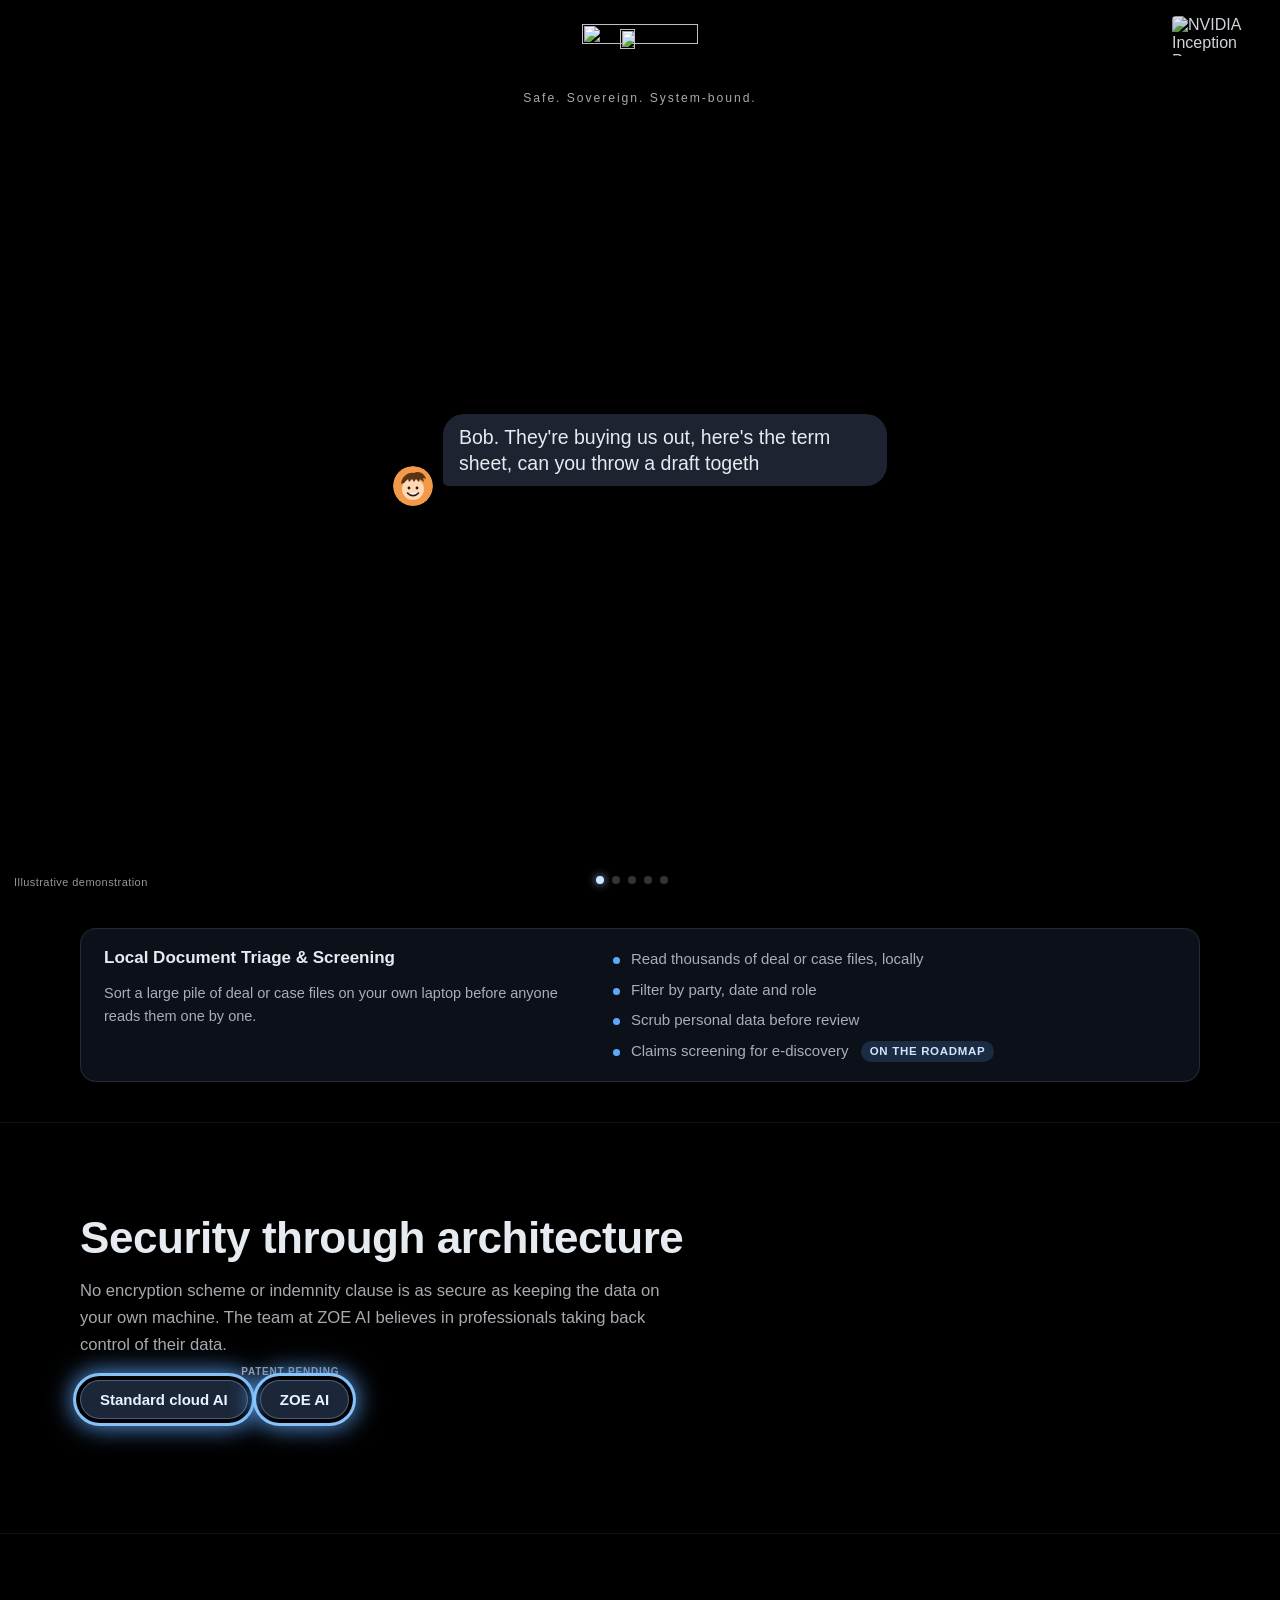
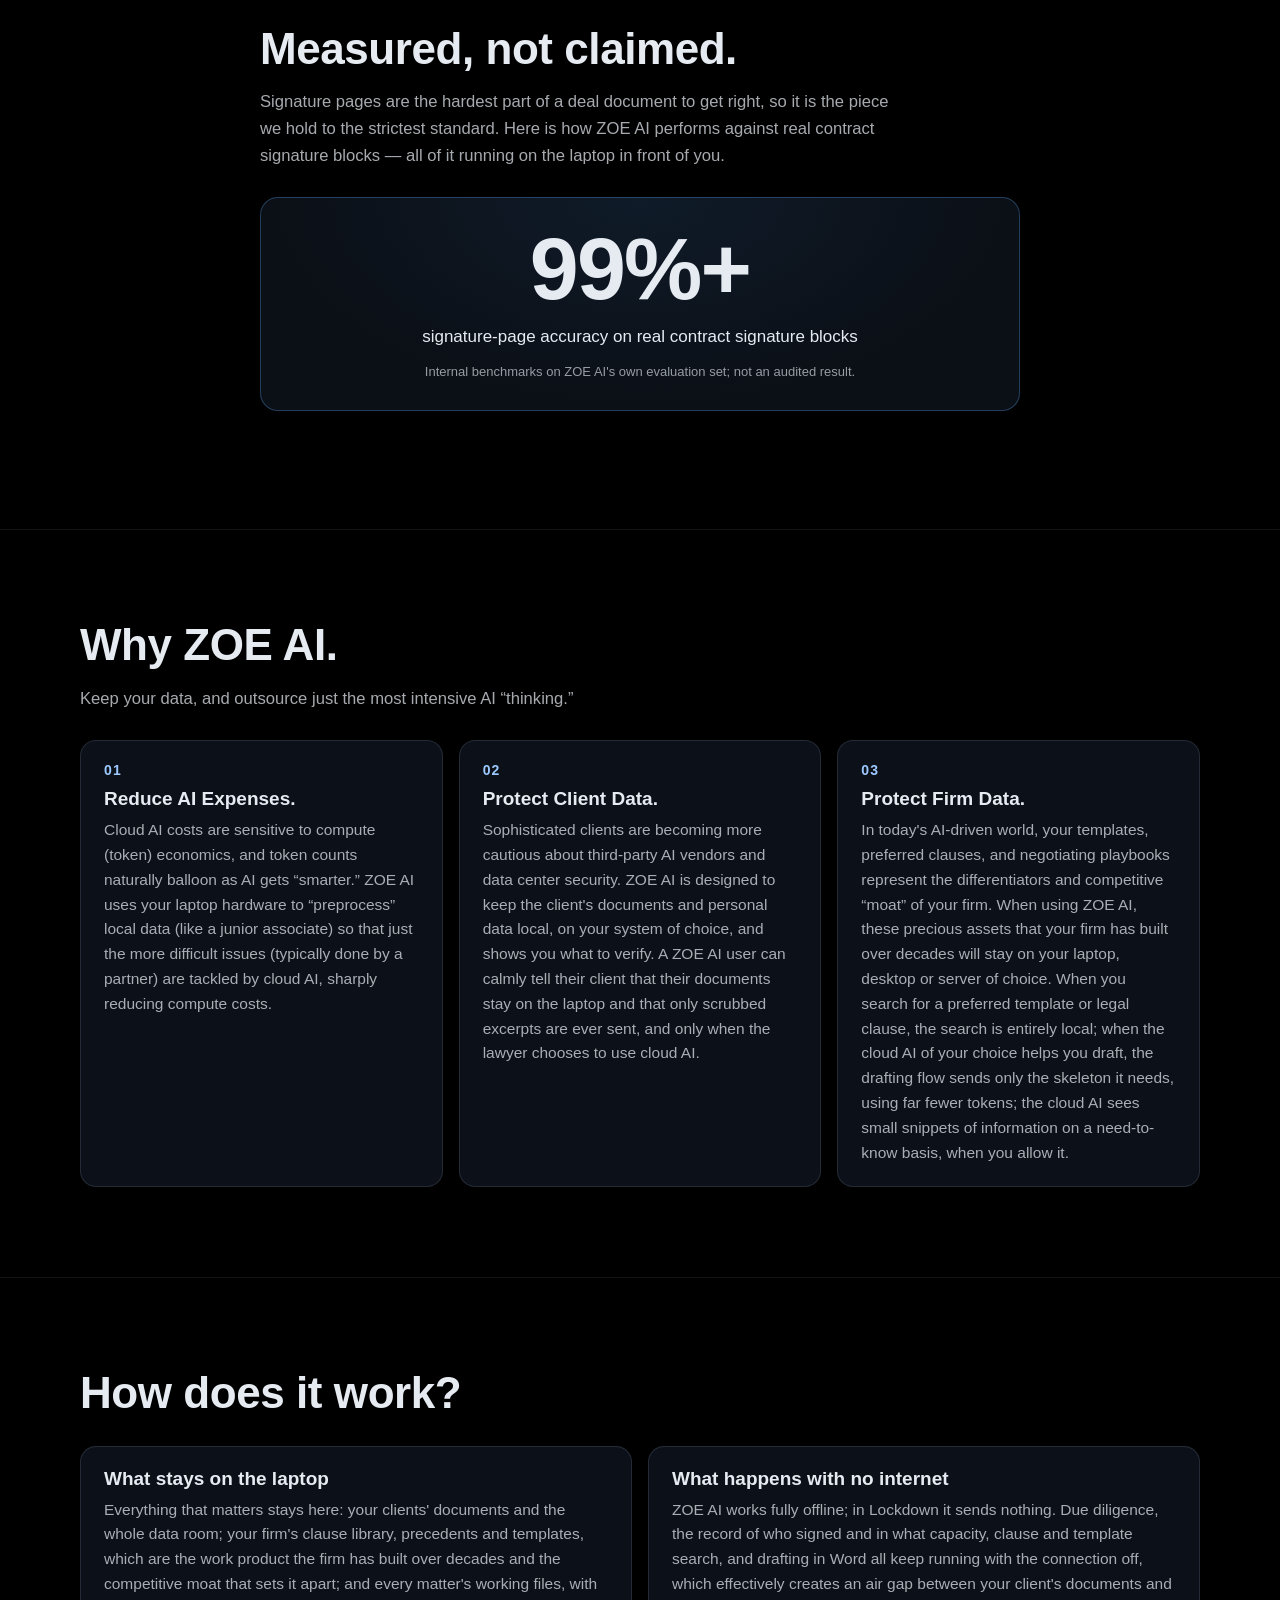
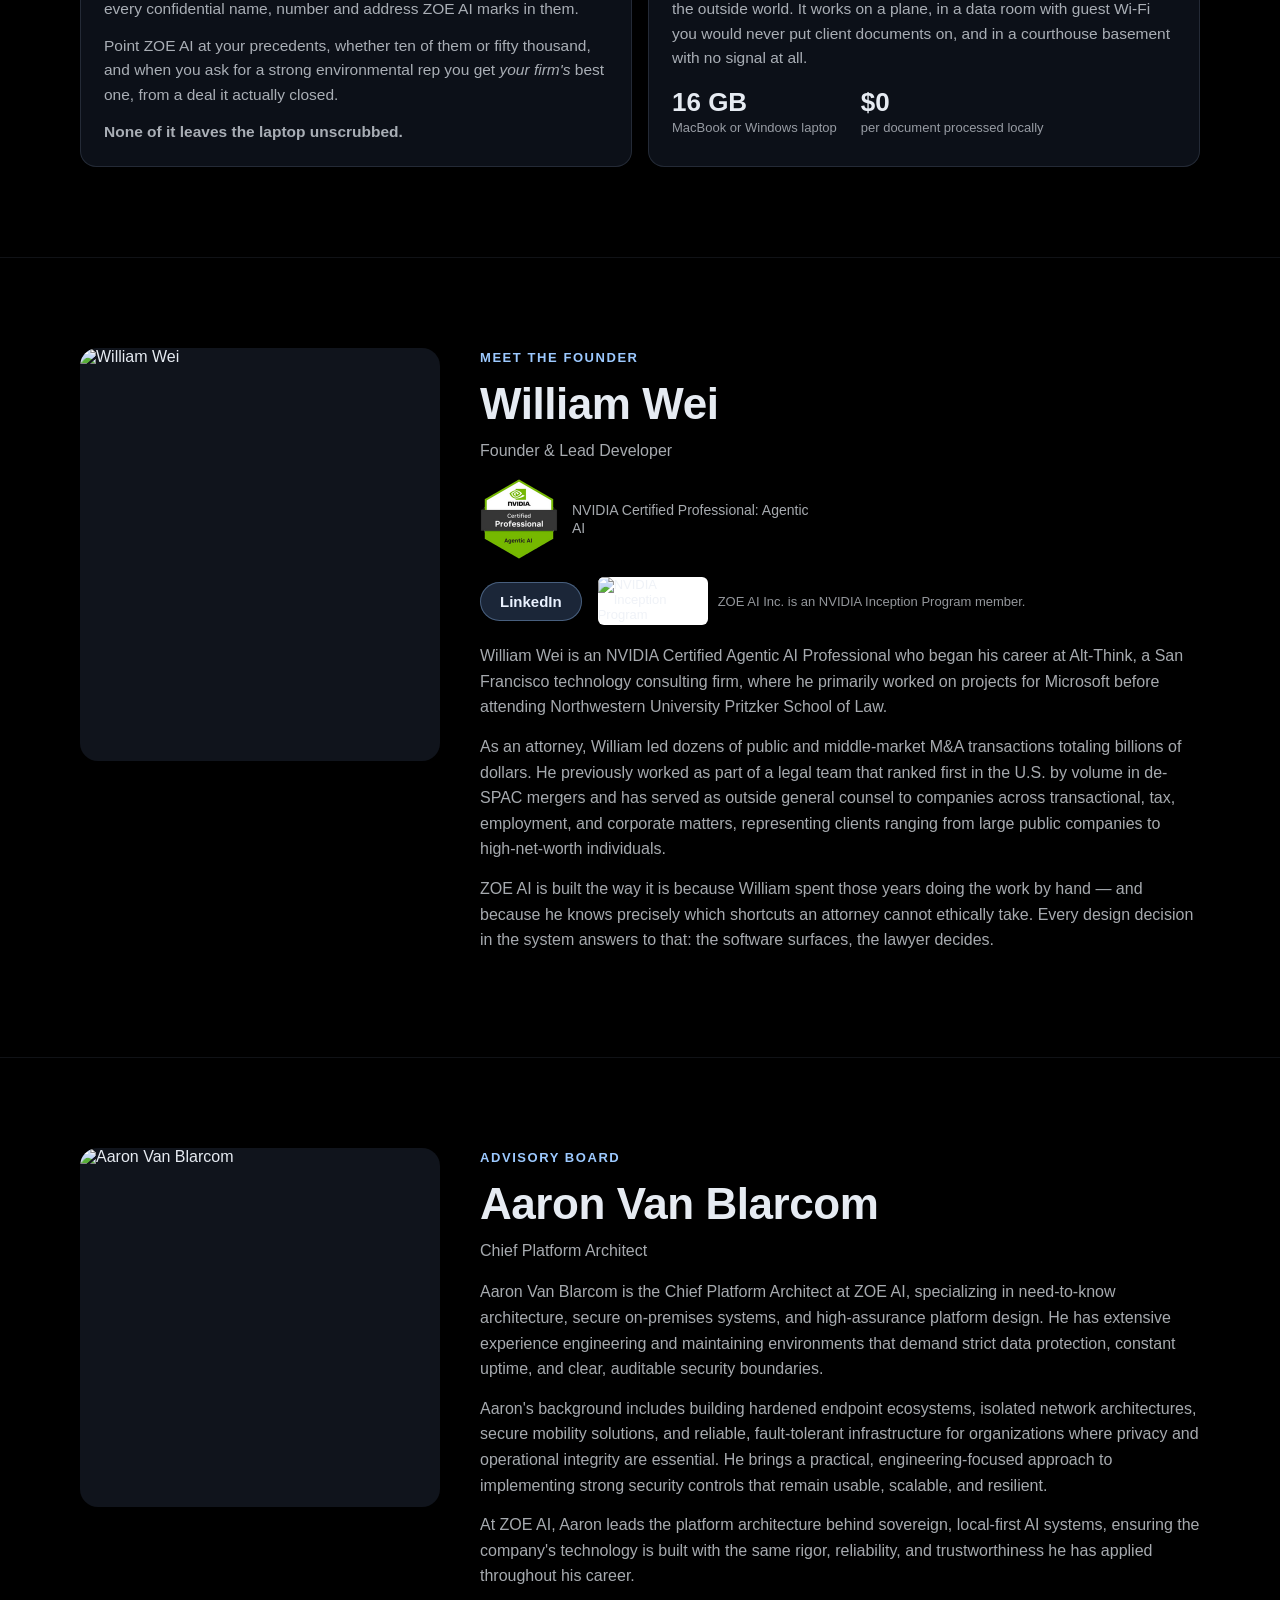
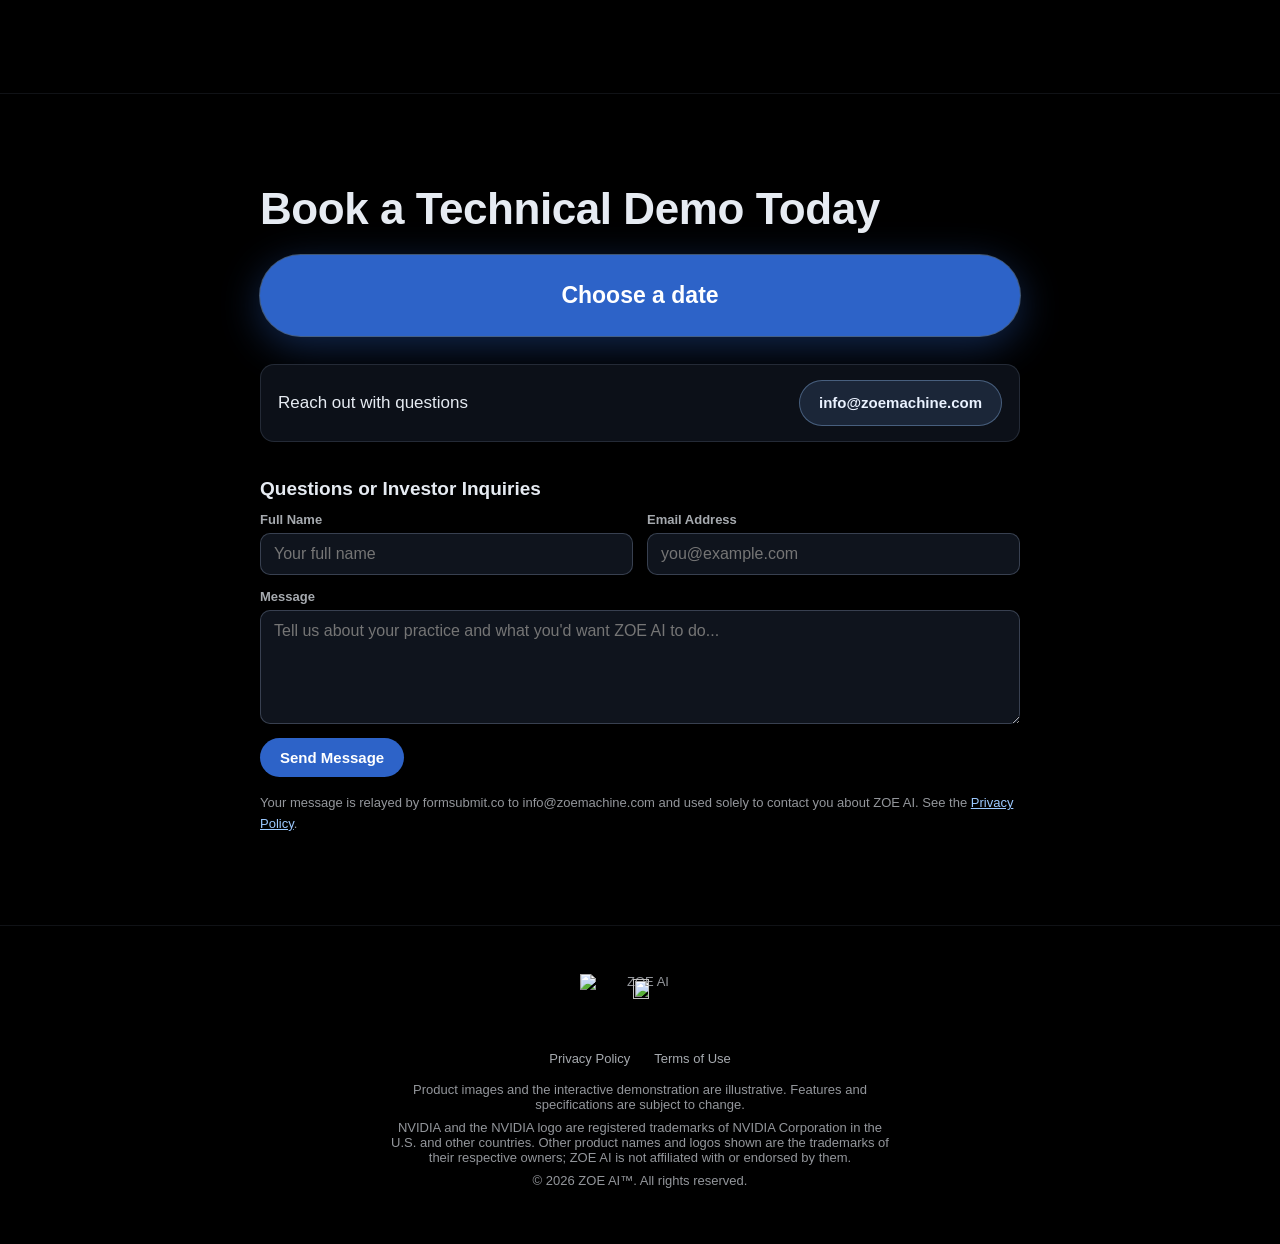
==== commit 5809f60d: "The story's redline reads as a lawyer drafted it; ZOE pane always open in Word The anti-sandbagging " ====
--- a/index.html
+++ b/index.html
@@ -264,7 +264,7 @@
         <p><b>ZOE AI:</b> Top 10 matches.</p>
         <p><b>Bob (thinking):</b> That's the one. Perfect.</p>
         <p><b>ZOE AI:</b> Inserting now.</p>
-        <p><i>Section 9.3 goes in as a red tracked change.</i></p>
+        <p><i>Section 9.6, Knowledge; No Sandbagging, goes in as a new section at the end of Article IX: red inserted text, word for word as the precedent has it. Nothing is struck.</i></p>
         <h2>Act IV · One cloud AI review, names scrubbed</h2>
         <p><b>ZOE AI:</b> One last check before it goes out: a cloud AI review, with the names scrubbed.</p>
         <p><b>ZOE AI:</b> Scrubbing the draft first.</p>
@@ -277,8 +277,8 @@
         <p><b>ZOE AI:</b> Received. Wi-Fi no longer needed. We're locked down.</p>
         <p><b>ZOE AI:</b> The review flags: Party 5 is an empty shell. Party 6 is its parent, and it is not in this deal.</p>
         <p><b>ZOE AI:</b> Your vault agrees: the parent signed the earlier confidentiality agreement.</p>
-        <p><b>ZOE AI:</b> Applying the review's changes: the new clause adopts this agreement's defined terms, and the parent joins as a party to stand behind the buyer's obligations.</p>
-        <p><i>The changes go in as red tracked changes, still in placeholders.</i></p>
+        <p><b>ZOE AI:</b> Applying the review's change: the parent joins as a party and makes the buyer's representations and warranties alongside its subsidiary.</p>
+        <p><i>Every edit goes in as a red tracked insertion, still in placeholders; nothing is struck. Party 6 is added to the parties clause as “Parent”; Article V becomes the representations and warranties of Parent and Merger Sub, and its lead-in now reads “Each of Parent and Merger Sub, jointly and severally, represents and warrants to the Company as follows:”.</i></p>
         <p><b>ZOE AI:</b> Putting the real names back, on this laptop.</p>
         <p><i>Every placeholder turns back into the real name, address or date, flashing green and settling yellow again: Party 6 is Meridian Holdings LLC.</i></p>
         <p><b>Bob (thinking):</b> They left the parent off the hook. Caught it.</p>
--- a/styles.css
+++ b/styles.css
@@ -391,7 +391,6 @@
 .screen .zs-page .is-typing { text-decoration-color: transparent; }
 .screen .zs-page .is-typing .b-w { opacity: 0; }
 .screen .zs-page .is-typing .b-w.is-on { opacity: 1; text-decoration: underline #c00000; transition: opacity 0.15s ease; }
-.screen .zs-page .b-to { text-decoration: underline double; text-decoration-color: #c00000; }
 .screen .zs-page hr { border: 0; border-top: 1px solid #bbb; margin: 1.2em 0; }
 
 /* A placeholder in a spoken line ("Who is Party 5?") and in the inspect view. */
@@ -1758,13 +1757,6 @@
   .post-hero, .stage.is-post::before, .stage.is-post .abilities { animation: none; }
 }
 
-/* Phones: Word's Web Layout for the passages that must be read (hero.js readingLayout): no page edge,
-   the text wraps to the window, so a high zoom stays inside it. */
-.screen .zs-root.b-web .zs-canvas { background: #fff; }
-.screen .zs-root.b-web .zs-pagewrap { display: block; min-width: 0; padding: 0; }
-.screen .zs-root.b-web .zs-page { width: auto; min-height: 0; padding: 0.8em 1em 2em; box-shadow: none; }
-.screen .zs-root.b-web .zs-page p.zs-ins::before { left: -0.5em; }
-
 /* When the navigation shows during the story (reduced motion, a deep link), the chat and the badge
    start below it; after the introduction the badge gives way to the hero on phones. */
 html.intro-done .stage:not(.is-post) .strip { top: calc(var(--nav-h, 60px) + 12px); }
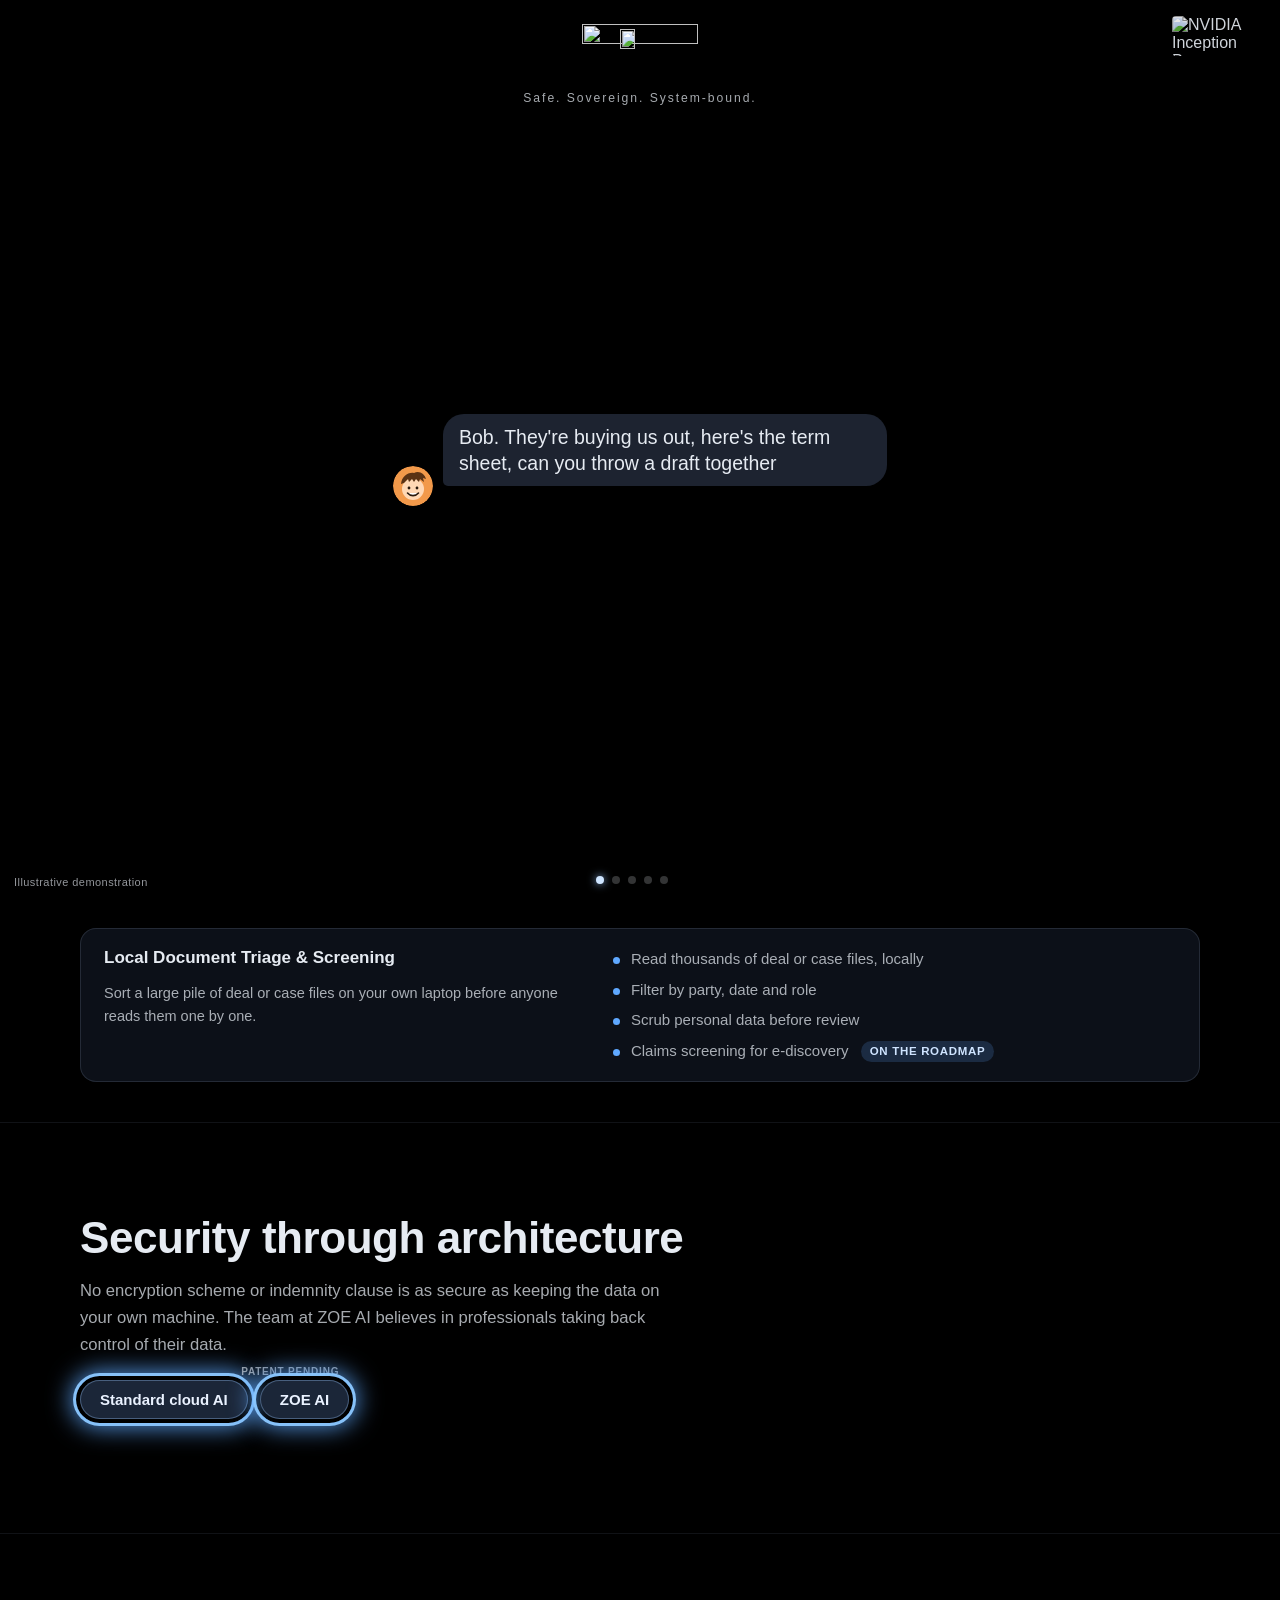
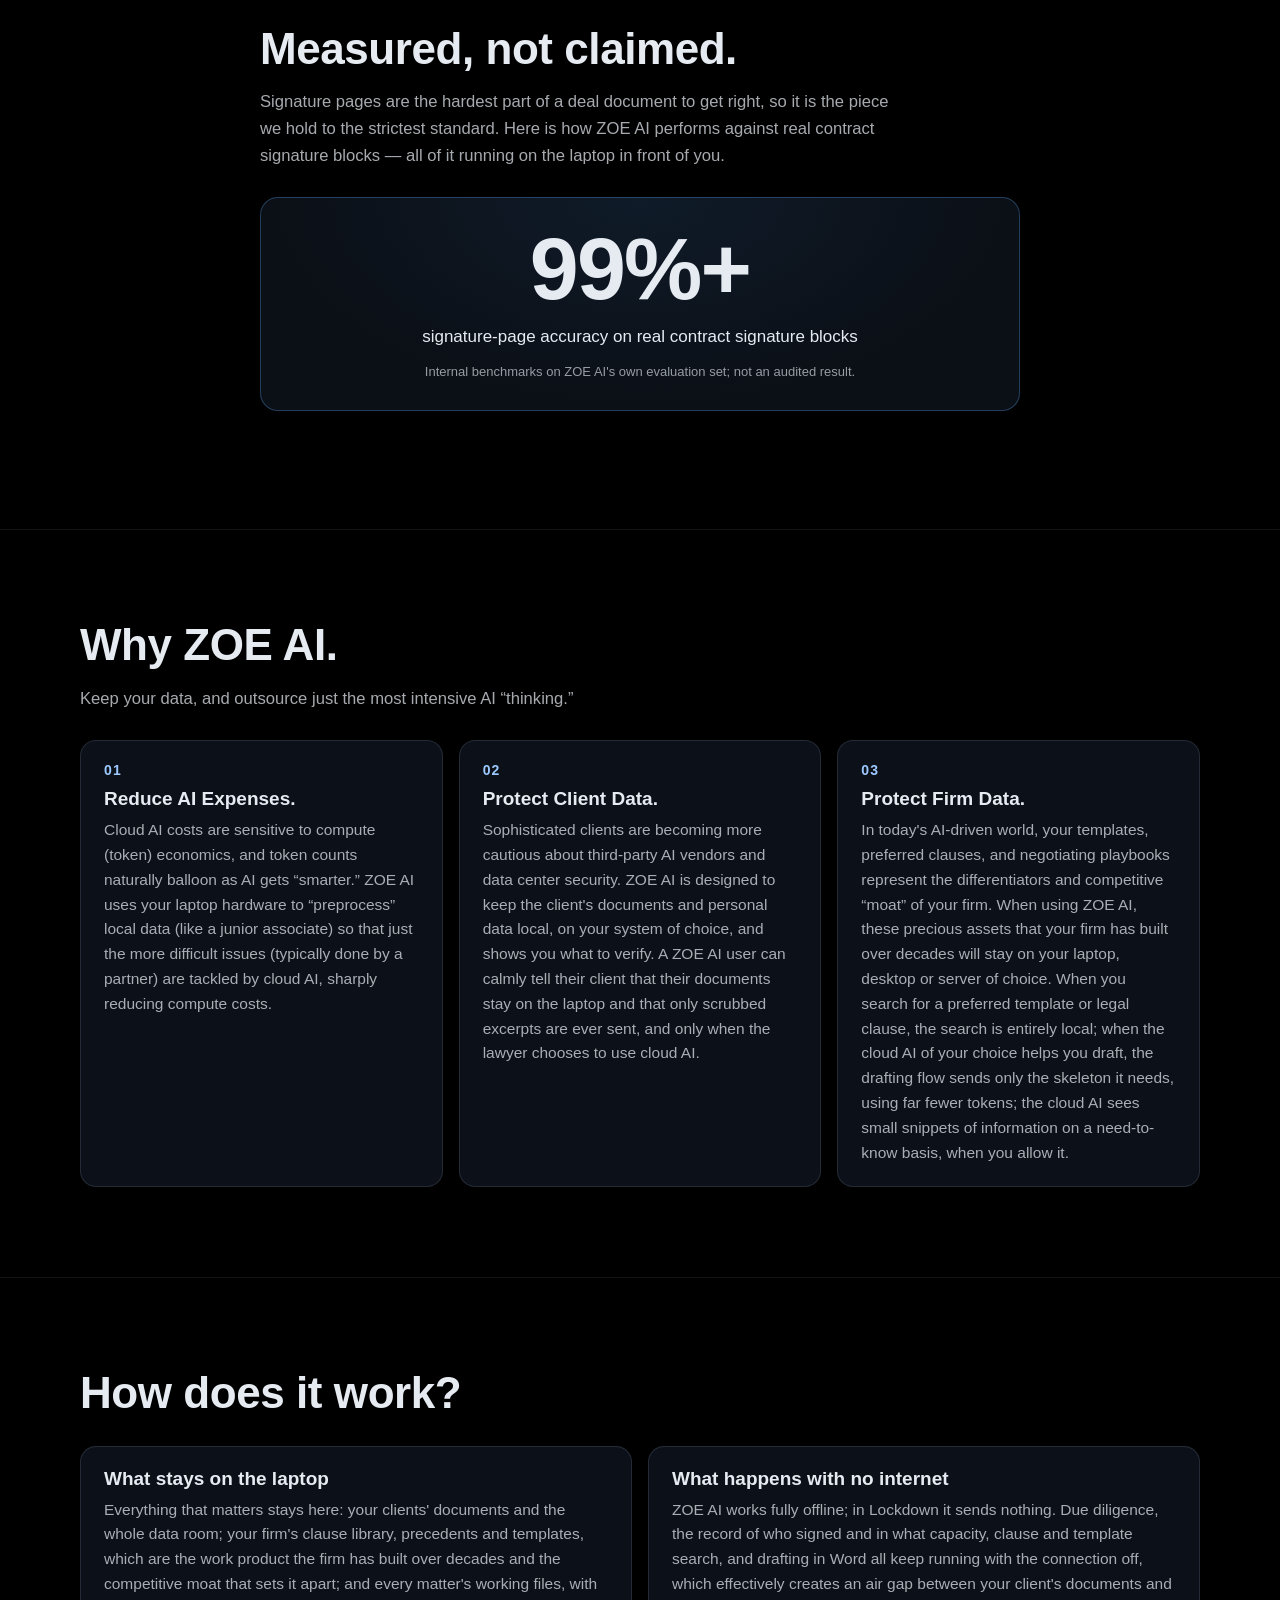
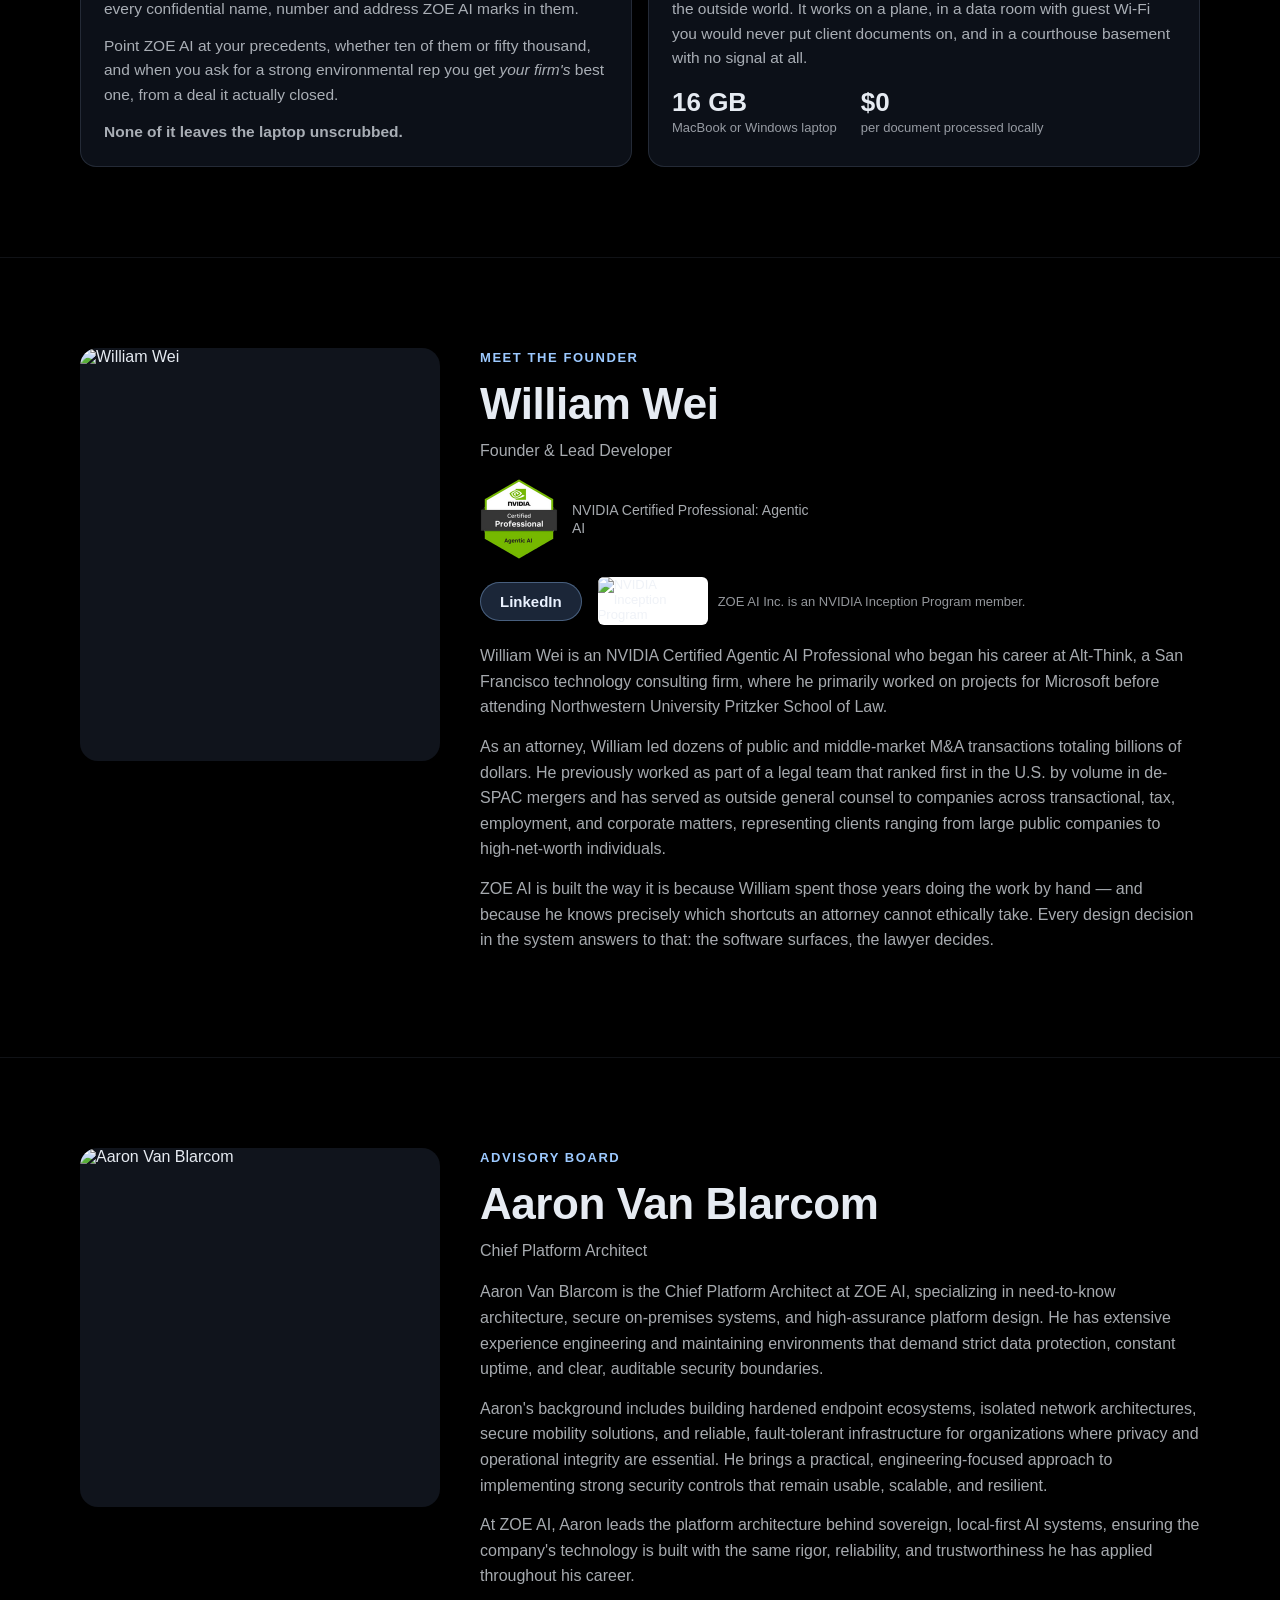
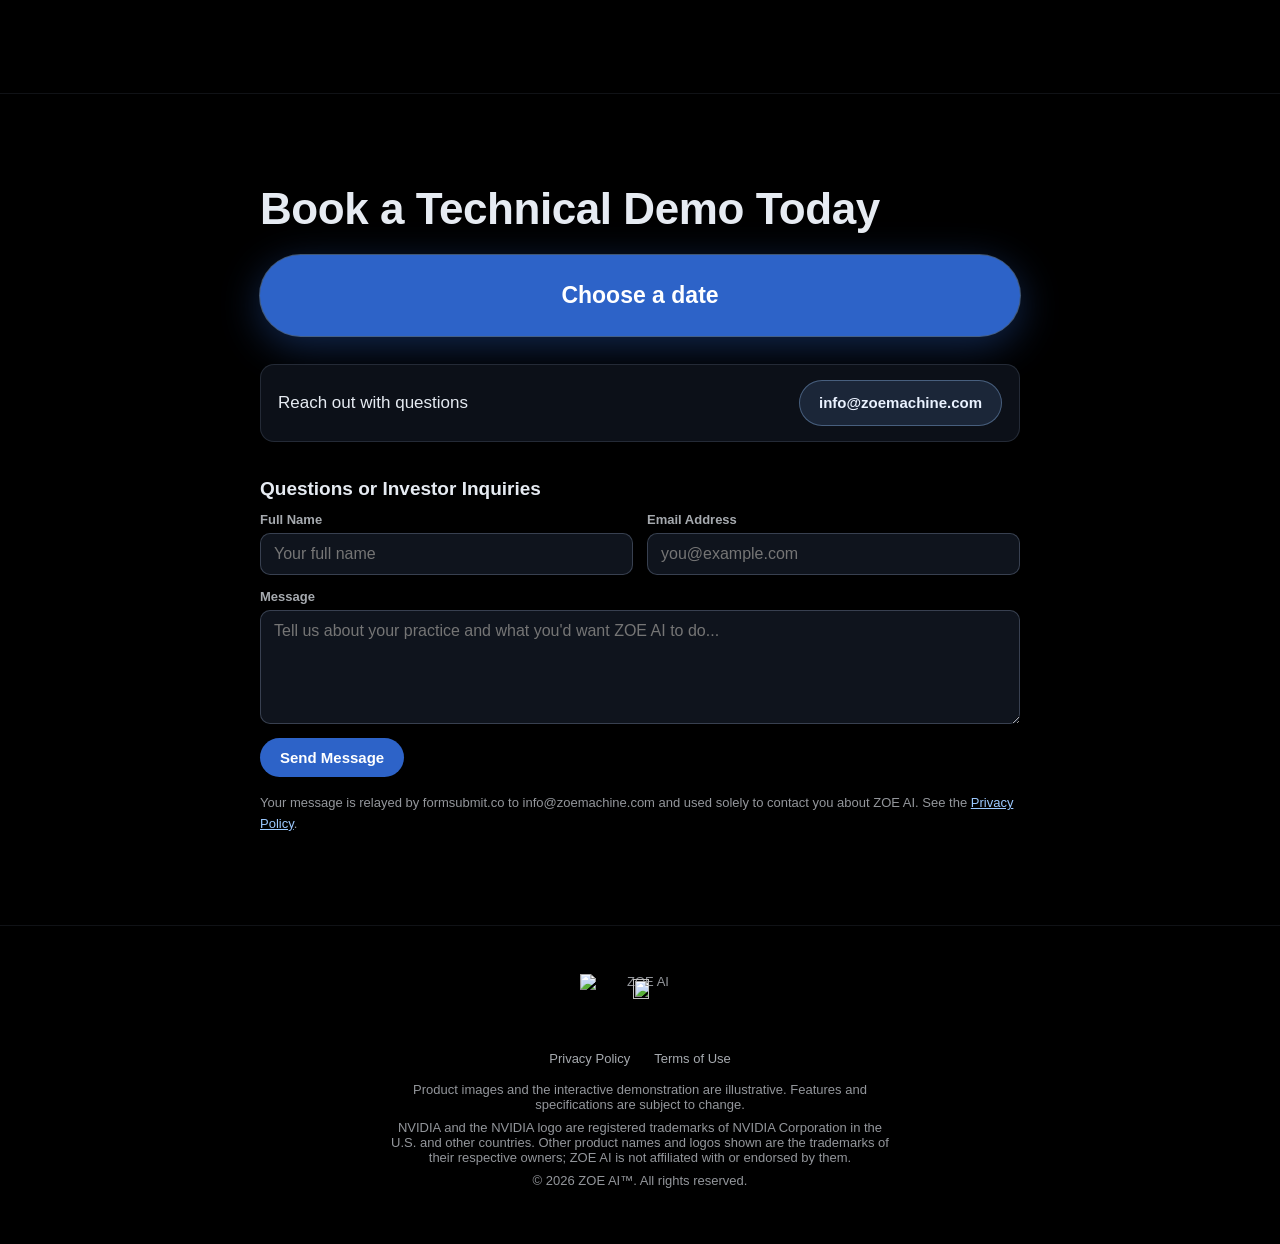
==== commit 7a8d3fe1: "Serve the site at zoelegal.ai The site moves from zoemachine.com to zoelegal.ai: the custom domain, " ====
--- a/index.html
+++ b/index.html
@@ -7,14 +7,14 @@
   <meta name="description" content="ZOE AI is legal AI that runs on the attorney's own laptop: client names and numbers are scrubbed locally before any cloud AI sees them, and restored locally when the answer returns.">
   <meta name="theme-color" content="#000000">
   <meta property="og:type" content="website">
-  <meta property="og:url" content="https://zoemachine.com/">
+  <meta property="og:url" content="https://zoelegal.ai/">
   <meta property="og:title" content="ZOE AI — Safe. Sovereign. System-bound.">
   <meta property="og:description" content="Legal AI that runs on the attorney's own laptop: client names and numbers are scrubbed locally before any cloud AI sees them, and restored locally when the answer returns.">
-  <meta property="og:image" content="https://zoemachine.com/assets/site/og-image.jpg">
+  <meta property="og:image" content="https://zoelegal.ai/assets/site/og-image.jpg">
   <meta property="og:image:width" content="1200">
   <meta property="og:image:height" content="630">
   <meta property="og:image:alt" content="A closed silver laptop under the ZOE AI wordmark">
-  <link rel="canonical" href="https://zoemachine.com/">
+  <link rel="canonical" href="https://zoelegal.ai/">
   <meta name="twitter:card" content="summary_large_image">
   <link rel="icon" type="image/png" href="assets/favicon-96.png">
   <link rel="apple-touch-icon" href="assets/site/apple-touch-icon.png">
@@ -448,7 +448,7 @@
         <form class="msg-form" action="https://formsubmit.co/info@zoemachine.com" method="POST">
           <input type="hidden" name="_subject" value="New Inquiry from ZOE AI Website">
           <input type="hidden" name="_captcha" value="false">
-          <input type="hidden" name="_next" value="https://zoemachine.com/index.html#contact">
+          <input type="hidden" name="_next" value="https://zoelegal.ai/index.html#contact">
           <div class="form-2">
             <label>Full Name<input type="text" name="name" placeholder="Your full name" required autocomplete="name"></label>
             <label>Email Address<input type="email" name="email" placeholder="you@example.com" required autocomplete="email"></label>
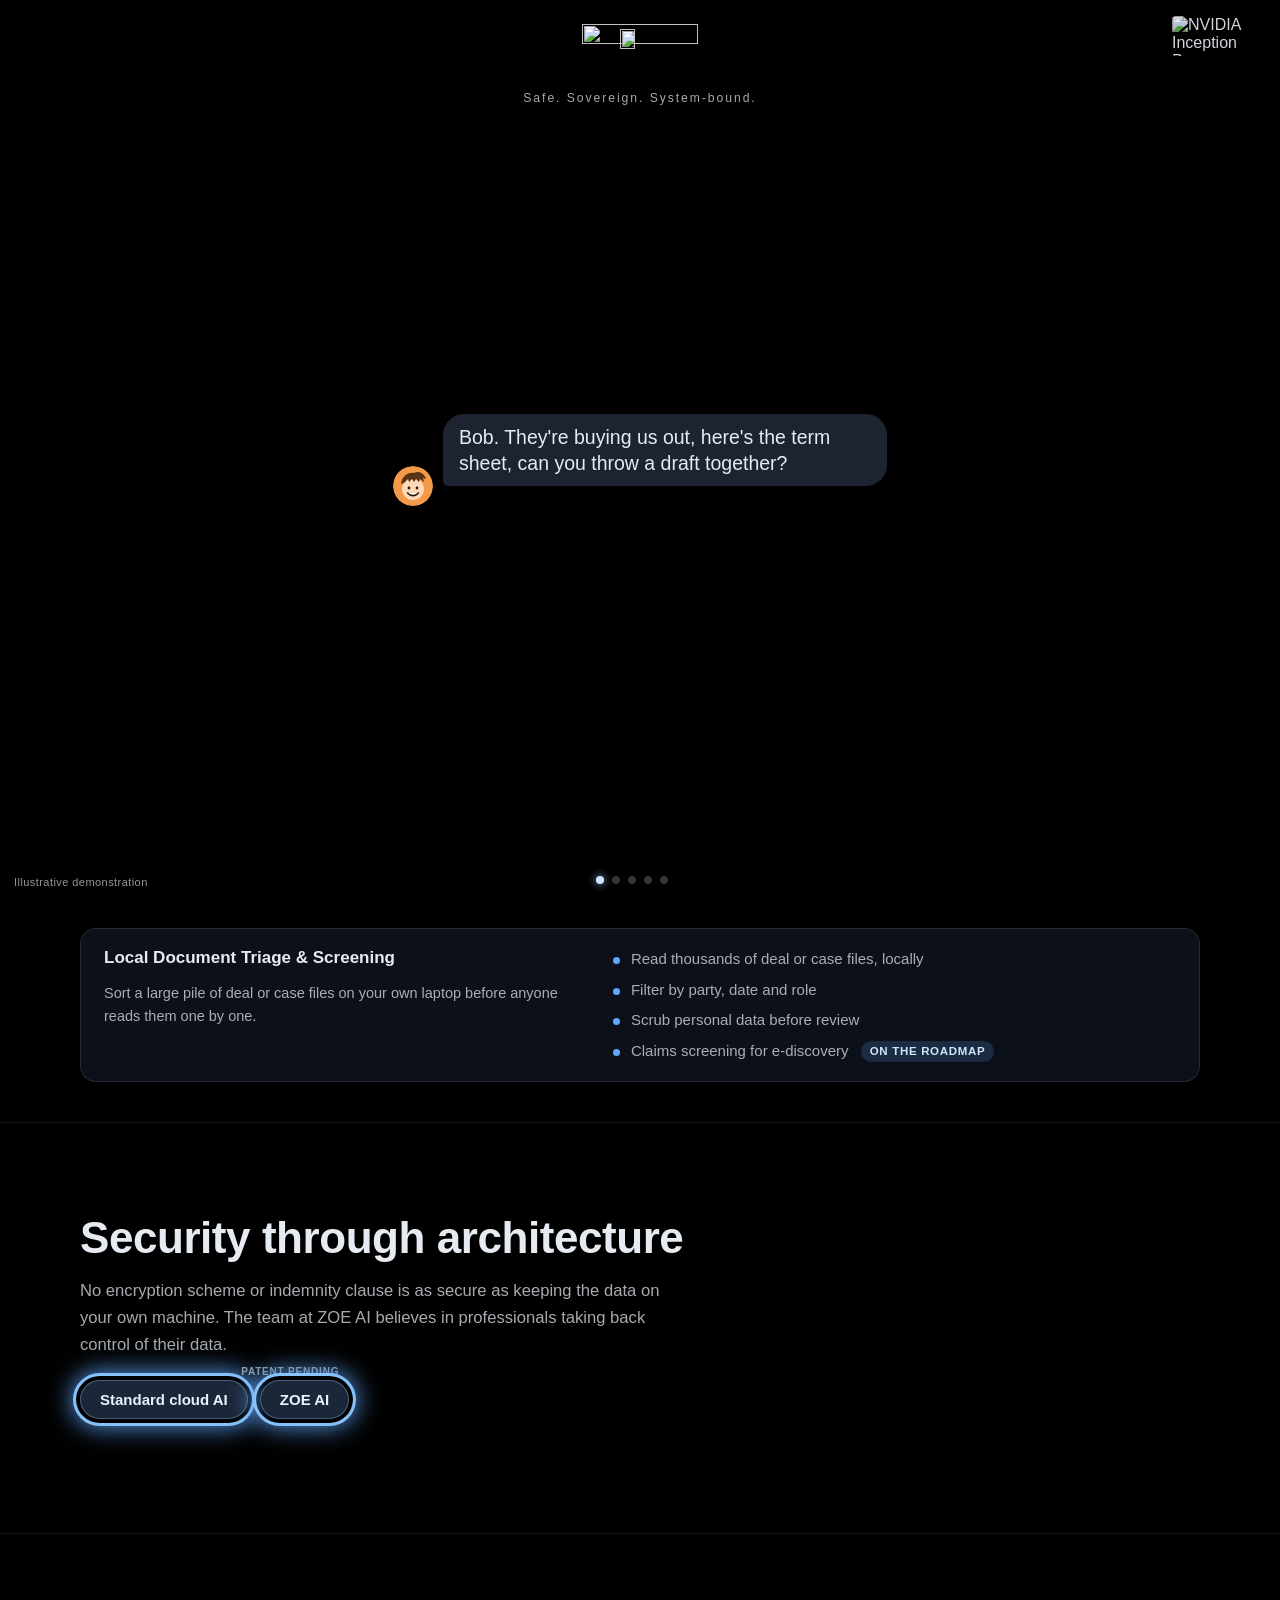
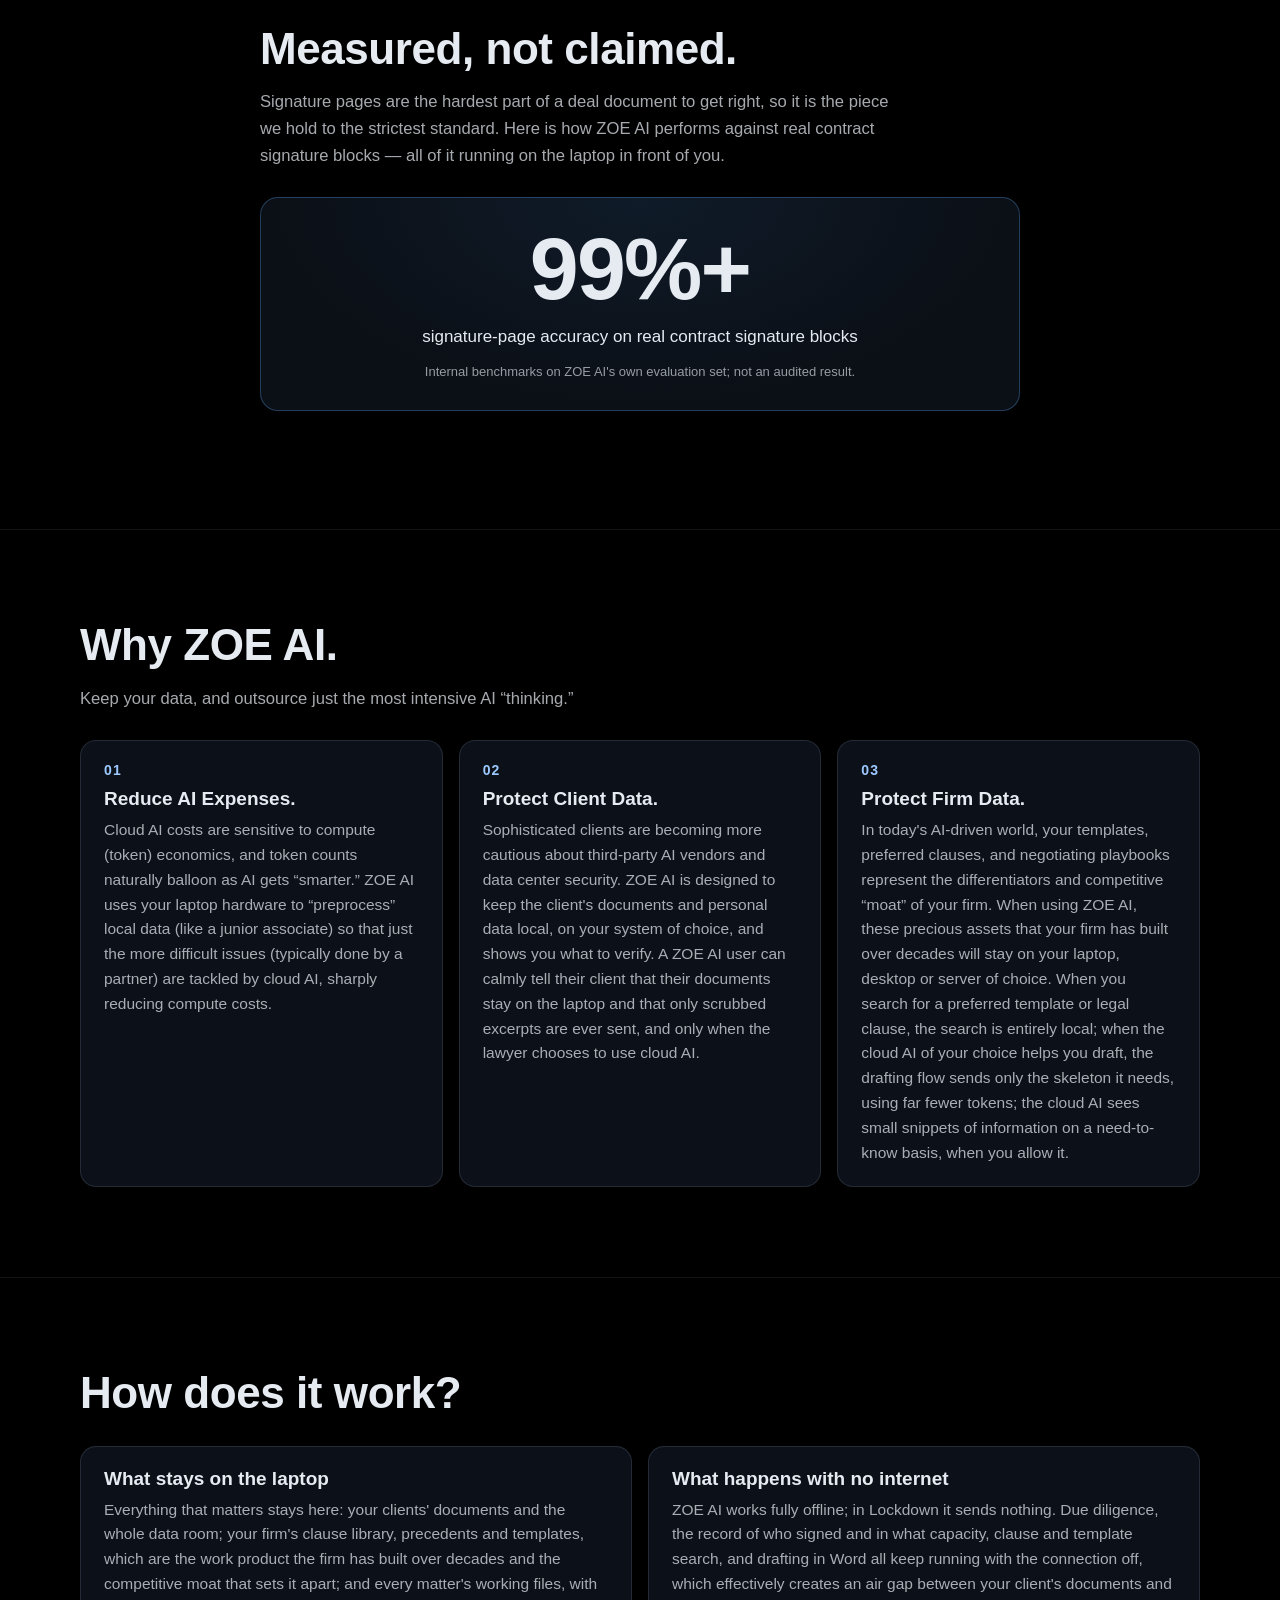
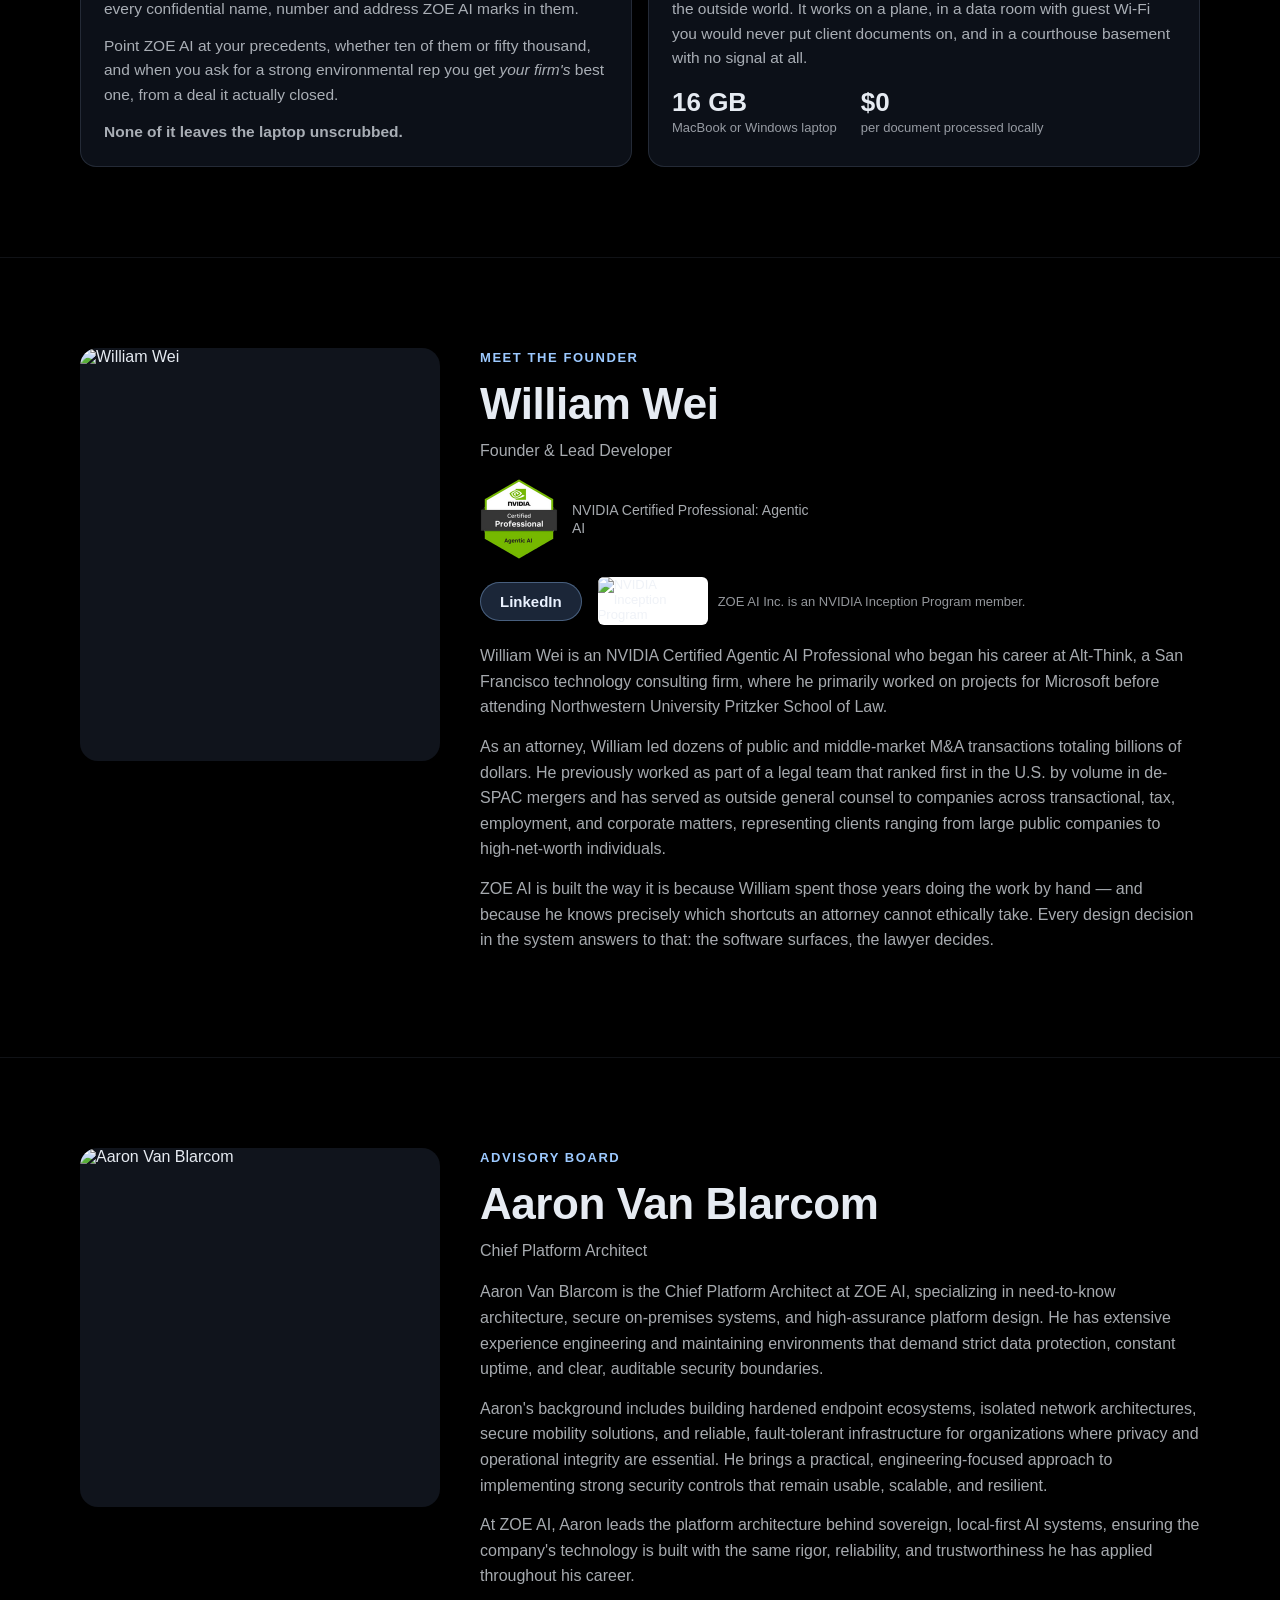
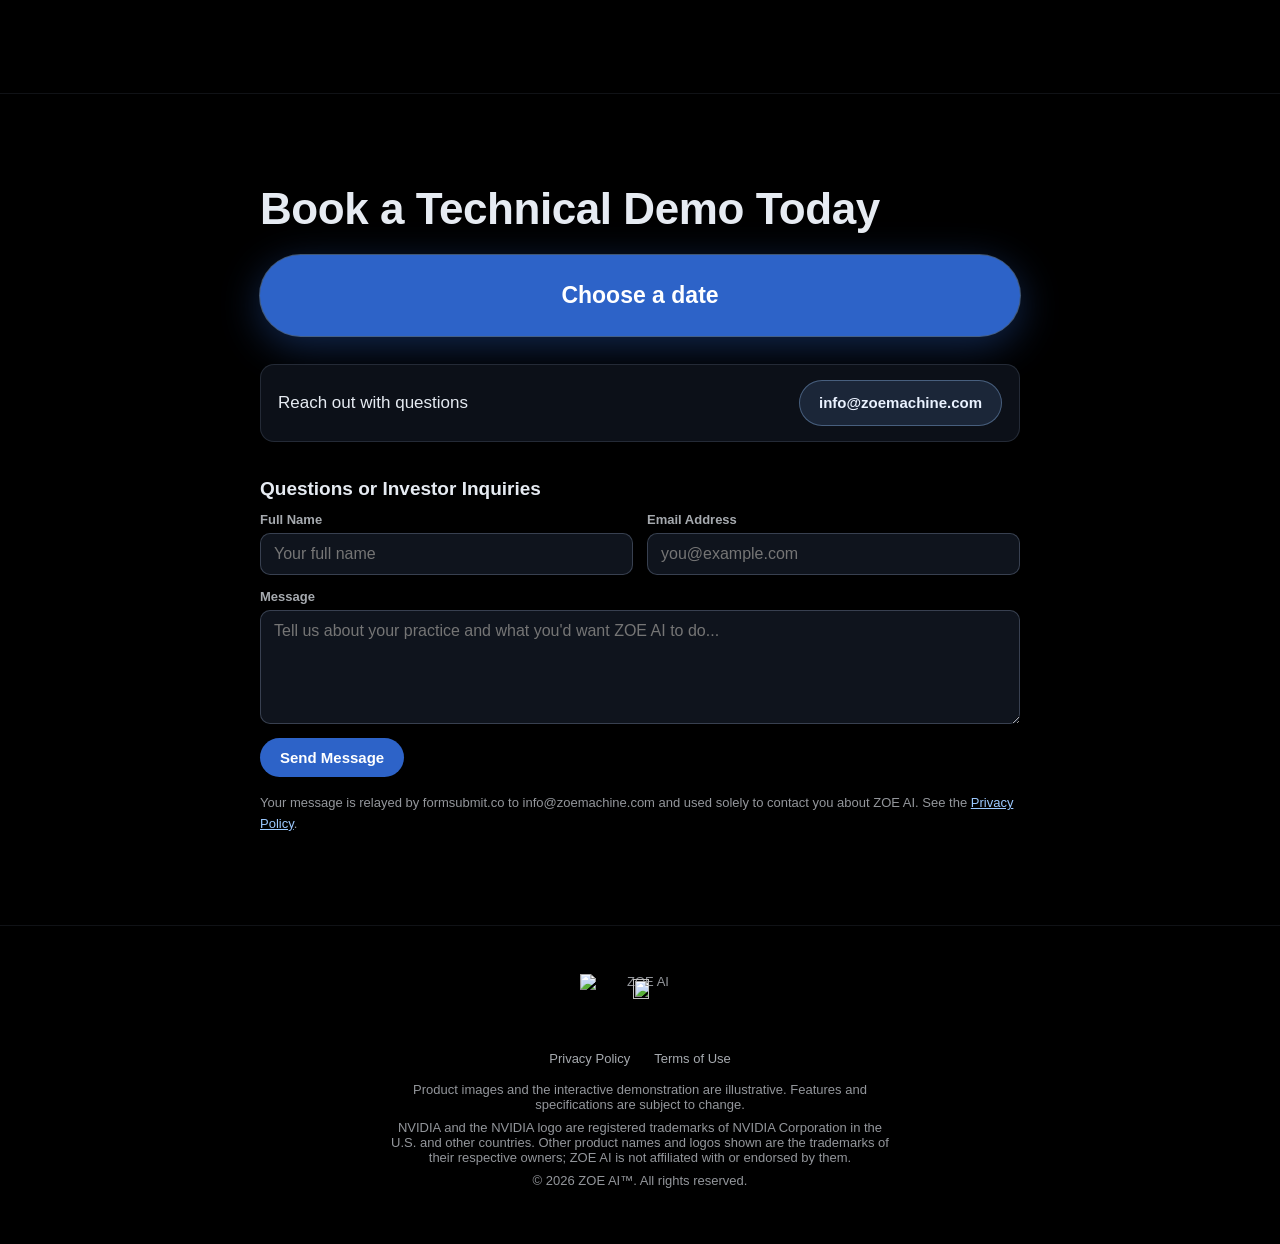
==== commit a6a46f69: "Shorter story: outcomes only, three visitor clicks Co-Authored-By: Claude Fable 5.2 <noreply@anthrop" ====
--- a/index.html
+++ b/index.html
@@ -249,39 +249,24 @@
         <p><b>Bob (thinking):</b> I don't trust their Wi-Fi. Going local.</p>
         <p><b>Bob (thinking):</b> Wi-Fi off. Let's go.</p>
         <h2>Act III · Local work, offline</h2>
-        <p><b>ZOE AI:</b> Looks like a term sheet. Finding the names, addresses, dates and ID numbers.</p>
-        <p><i>The page runs down the term sheet; each name, address, date and ID number lights up yellow, and stays yellow. The dollar amounts are left as they are.</i></p>
-        <p><b>ZOE AI:</b> Key terms identified.</p>
-        <p><b>ZOE AI:</b> Searching 35,263 vault files…</p>
-        <p><b>ZOE AI:</b> Found 128 files on this client in your vault.</p>
-        <p><b>ZOE AI:</b> Searching 2,500 of your firm's golden templates…</p>
-        <p><b>ZOE AI:</b> Loaded your firm's merger agreement template and the conservative seller playbook.</p>
-        <p><b>Bob (thinking):</b> Conservative to start. We'll see what they come back with.</p>
-        <p><i>Word: the firm's merger agreement template opens and fills in from the term sheet; the names, addresses and dates land highlighted yellow; the dollar amounts go in as plain text.</i></p>
-        <p><b>ZOE AI:</b> Filling in your firm's template from the term sheet.</p>
+        <p><b>ZOE AI:</b> Finding critical information in the term sheet.</p>
+        <p><i>The page runs down the term sheet and the critical terms light up yellow.</i></p>
+        <p><b>ZOE AI:</b> Searching the vault for relevant information and potential templates.</p>
+        <p><b>ZOE AI:</b> Found a potential template.</p>
+        <p><i>You choose the template (the Choose template button).</i></p>
+        <p><b>ZOE AI:</b> Drafting document.</p>
+        <p><i>Word opens with the draft agreement already filled in.</i></p>
         <p><b>Bob (thinking):</b> Not bad for a first draft. But I need an anti-sandbagging clause.</p>
-        <p><b>ZOE AI:</b> Searching your local secure clause library…</p>
-        <p><b>ZOE AI:</b> Top 10 matches.</p>
-        <p><b>Bob (thinking):</b> That's the one. Perfect.</p>
-        <p><b>ZOE AI:</b> Inserting now.</p>
-        <p><i>Section 9.6, Knowledge; No Sandbagging, goes in as a new section at the end of Article IX: red inserted text, word for word as the precedent has it. Nothing is struck.</i></p>
-        <h2>Act IV · One cloud AI review, names scrubbed</h2>
-        <p><b>ZOE AI:</b> One last check before it goes out: a cloud AI review, with the names scrubbed.</p>
-        <p><b>ZOE AI:</b> Scrubbing the draft first.</p>
-        <p><i>Every yellow name, address and date in the draft switches at once: Party 1, Person 1, Address 1 and so on, and every date reads [Month_Day_Year]. The dollar amounts stay exactly as they are.</i></p>
-        <p><b>ZOE AI:</b> Scrubbed. Nothing has left this laptop yet.</p>
-        <p><b>ZOE AI:</b> Adding 25 paragraphs from 6 vault files, scrubbed the same way.</p>
-        <p><i>Wi-Fi on. SCRUBBED INFORMATION · NO PII goes to the cloud.</i></p>
-        <p><b>ZOE AI:</b> Sent.</p>
-        <p><i>The answer comes back. Wi-Fi off.</i></p>
-        <p><b>ZOE AI:</b> Received. Wi-Fi no longer needed. We're locked down.</p>
-        <p><b>ZOE AI:</b> The review flags: Party 5 is an empty shell. Party 6 is its parent, and it is not in this deal.</p>
-        <p><b>ZOE AI:</b> Your vault agrees: the parent signed the earlier confidentiality agreement.</p>
-        <p><b>ZOE AI:</b> Applying the review's change: the parent joins as a party and makes the buyer's representations and warranties alongside its subsidiary.</p>
-        <p><i>Every edit goes in as a red tracked insertion, still in placeholders; nothing is struck. Party 6 is added to the parties clause as “Parent”; Article V becomes the representations and warranties of Parent and Merger Sub, and its lead-in now reads “Each of Parent and Merger Sub, jointly and severally, represents and warrants to the Company as follows:”.</i></p>
-        <p><b>ZOE AI:</b> Putting the real names back, on this laptop.</p>
-        <p><i>Every placeholder turns back into the real name, address or date, flashing green and settling yellow again: Party 6 is Meridian Holdings LLC.</i></p>
-        <p><b>Bob (thinking):</b> They left the parent off the hook. Caught it.</p>
+        <p><b>ZOE AI:</b> Finding the clause.</p>
+        <p><b>ZOE AI:</b> Found. Ready for you to insert.</p>
+        <p><i>You insert it (the Insert button). Section 9.6, Knowledge; No Sandbagging, goes in at the end of Article IX as red inserted text. Nothing is struck.</i></p>
+        <h2>Act IV · One cloud AI review, scrubbed</h2>
+        <p><i>A dialog over Word asks for a cloud AI review; you scrub and send (the Scrub and send to cloud button).</i></p>
+        <p><i>The draft is scrubbed: the yellow terms become placeholders such as Party 1 and [Month_Day_Year].</i></p>
+        <p><b>ZOE AI:</b> Scrubbed. Sending to cloud AI.</p>
+        <p><i>Wi-Fi on; the scrubbed draft goes to the cloud AI and the review comes back. Wi-Fi off.</i></p>
+        <p><i>The review's change goes in as red tracked insertions, still in placeholders: Party 6 joins the parties clause as “Parent”, and Article V becomes the representations and warranties of Parent and Merger Sub. Then every placeholder turns back into the real name or date: Party 6 is Meridian Holdings LLC.</i></p>
+        <p><b>ZOE AI:</b> Review applied. Names restored.</p>
         <h2>Act V · Ten minutes are up</h2>
         <p><b>Jimmy:</b> Ten minutes. Tell me you've got something.</p>
         <p><b>Bob:</b> Draft's done. And their shell left the parent off the hook. It's in now.</p>
--- a/styles.css
+++ b/styles.css
@@ -378,8 +378,8 @@
 
 .screen.is-on { opacity: 1; }
 
-/* The story's own touches inside the laptop's Word page: the template's blanks filling in, a clause
-   typing in line by line, Adapt's new terms. */
+/* The story's own touches inside the laptop's Word page: the template's blanks and their values, a clause
+   typing in line by line. */
 .screen .zs-page .b-fill { color: #8a8a8a; }
 /* The names coming back: a brief green flash that settles in the identified-term yellow. */
 .screen .zs-page .b-back { animation: b-back 1.6s ease-out; border-radius: 0.1em; }
@@ -1777,3 +1777,35 @@
 /* screens.css loads without blocking first paint (index.html <head>): until it has applied, no Mac
    desk shows, so nothing ever flashes unstyled (the hero's screen or the product frames below). */
 html:not(.zs-css) .zs-root { visibility: hidden; }
+
+/* The visitor's clicks (hero.js clickGate): a real button laid over the glowing one drawn in the screen,
+   at least 44 px each way. It is invisible over a drawn button; with none to cover, it shows itself as a
+   glowing pill in the middle of the screen. */
+.stage .cta-hit {
+  position: absolute; left: 0; top: 0; z-index: 30;
+  margin: 0; padding: 0; border: 0; border-radius: 10px;
+  background: transparent; color: transparent; cursor: pointer;
+  -webkit-tap-highlight-color: transparent;
+}
+.stage .cta-hit .cta-label { position: absolute; width: 1px; height: 1px; overflow: hidden; clip: rect(0 0 0 0); white-space: nowrap; }
+.stage .cta-hit:focus-visible { outline: 3px solid #9cc9ff; outline-offset: 4px; }
+.stage .cta-hit.is-standalone {
+  min-height: 48px; padding: 12px 22px; border-radius: 999px; background: #2f6fde; color: #fff;
+  font: 600 16px/1.2 inherit; box-shadow: 0 0 0 4px rgba(156, 201, 255, 0.55), 0 0 28px 8px rgba(80, 150, 255, 0.55);
+  animation: cta-pulse 1.4s ease-in-out infinite;
+}
+.stage .cta-hit.is-standalone .cta-label { position: static; width: auto; height: auto; clip: auto; }
+@keyframes cta-pulse {
+  0%, 100% { box-shadow: 0 0 0 4px rgba(156, 201, 255, 0.55), 0 0 18px 4px rgba(80, 150, 255, 0.45); }
+  50% { box-shadow: 0 0 0 9px rgba(156, 201, 255, 0.25), 0 0 34px 12px rgba(80, 150, 255, 0.7); }
+}
+/* The pointer that clicks for a visitor who waits. */
+.stage .cta-pointer {
+  position: absolute; left: 0; top: 0; z-index: 31; pointer-events: none;
+  opacity: 0; transition: opacity 0.2s ease; filter: drop-shadow(0 2px 3px rgba(0, 0, 0, 0.45));
+  transform-origin: 4px 3px;
+}
+.stage .cta-pointer.is-on { opacity: 1; }
+@media (prefers-reduced-motion: reduce) {
+  .stage .cta-hit.is-standalone { animation: none; }
+}
--- a/screens.css
+++ b/screens.css
@@ -498,11 +498,71 @@
 .zs-w-s .zs-menus span { padding: 3px 7px; }
 .zs-w-xs .zs-cdate { display: none; }
 
-/* Tracked changes win over the document's own text rules and any story styling inside the page, whatever the
+/* Tracked changes win over the document's own text rules and any styling the host page adds inside it, whatever the
    stylesheet order: every piece of text in an insertion is Word's insertion red, every piece in a deletion is
-   red and struck. (The doubled .zs-root raises the weight without naming any other lane's class.) */
+   red and struck. (The doubled .zs-root raises the weight without naming any class outside this file.) */
 .zs-root.zs-root .zs-page .zs-ins,
 .zs-root.zs-root .zs-page .zs-ins * { color: #c00000; text-decoration-color: #c00000; }
 .zs-root.zs-root .zs-page .zs-ins { text-decoration-line: underline; }
 .zs-root.zs-root .zs-page .zs-del,
 .zs-root.zs-root .zs-page .zs-del * { color: #c00000; text-decoration-line: line-through; text-decoration-color: #c00000; }
+
+/* ---------- Click targets: a real button inside the drawn screen ----------
+   --zs-inv is one CSS pixel in the desk's virtual pixels (set at fit), so the hit area and the ring keep a
+   minimum on-screen size however small the desk is drawn. */
+.zs-gbtn { position: relative; margin: 0; font-family: var(--zs-ui); line-height: 1; cursor: pointer; pointer-events: auto; gap: 6px; }
+.zs-gbtn::after { content: ""; position: absolute; inset: min(0px, calc((100% - 44px * var(--zs-inv, 1)) / 2)); }
+.zs-gbtn:focus-visible { outline: max(3px, calc(2px * var(--zs-inv, 1))) solid #1b4fd8; outline-offset: max(3px, calc(2px * var(--zs-inv, 1))); }
+.zs-gbtn svg { width: 14px; height: 14px; flex: none; }
+/* Word pane: the Insert button on the one found clause */
+.zs-found .zs-acts { margin-top: 10px; padding: 4px 0 2px; }
+.zs-found .zs-gbtn { height: 32px; padding: 0 18px; font-size: 13.5px; border-radius: 5px; }
+.zs-found .zs-ctext { -webkit-line-clamp: 4; }
+/* Cockpit: Choose template on the one template result */
+.zs-res .zs-rfoot { display: flex; justify-content: flex-end; margin: 4px 6px 10px; }
+.zs-res .zs-rfoot .zs-gbtn { height: 32px; padding: 0 16px; font-size: 13px; font-weight: 600; }
+/* Narrow desks (phones) draw the targets larger still */
+.zs-w-s .zs-found .zs-gbtn { height: 40px; padding: 0 22px; font-size: 16px; }
+.zs-w-s .zs-res .zs-rfoot .zs-gbtn { height: 40px; padding: 0 20px; font-size: 16px; }
+
+/* The glow: one pulsing ring, the same on every target, the button drawn somewhat larger */
+.zs-glow {
+  --zs-r1: max(4px, calc(4px * var(--zs-inv, 1)));
+  --zs-r2: max(12px, calc(11px * var(--zs-inv, 1)));
+  transform: scale(1.14); z-index: 3;
+  box-shadow: 0 0 0 max(2px, calc(1.5px * var(--zs-inv, 1))) #fff, 0 0 0 var(--zs-r1) rgba(37, 99, 235, 0.9), 0 0 calc(var(--zs-r2) * 2) var(--zs-r1) rgba(37, 99, 235, 0.4);
+  animation: zs-glow 1.4s ease-in-out infinite;
+}
+@keyframes zs-glow {
+  0%, 100% { box-shadow: 0 0 0 max(2px, calc(1.5px * var(--zs-inv, 1))) #fff, 0 0 0 var(--zs-r1) rgba(37, 99, 235, 0.9), 0 0 calc(var(--zs-r2) * 1.4) var(--zs-r1) rgba(37, 99, 235, 0.35); }
+  50% { box-shadow: 0 0 0 max(2px, calc(1.5px * var(--zs-inv, 1))) #fff, 0 0 0 var(--zs-r2) rgba(37, 99, 235, 0.3), 0 0 calc(var(--zs-r2) * 2.6) var(--zs-r2) rgba(37, 99, 235, 0.45); }
+}
+.zs-nomotion .zs-glow { animation: none; }
+@media (prefers-reduced-motion: reduce) { .zs-glow { animation: none; } }
+/* room for the ring where the target sits in a scrolling view */
+.zs-found, .zs-res:has(.zs-gbtn) { overflow: visible; }
+
+/* ---------- Dialog over the front window (the cockpit's modal look) ---------- */
+.zs-mback { position: absolute; inset: 24px 0 0; z-index: 40; display: grid; place-items: center; background: rgba(24, 22, 18, 0.32);
+  opacity: 0; visibility: hidden; transition: opacity 0.2s ease, visibility 0s linear 0.2s; }
+.zs-mback.is-open { opacity: 1; visibility: visible; transition: opacity 0.2s ease; }
+.zs-mback.zs-now, .zs-nomotion .zs-mback { transition: none; }
+.zs-modal { width: 460px; background: #fff; border-radius: 16px; color: #1b1b19; font-family: var(--zs-ui);
+  box-shadow: 0 24px 60px rgba(0, 0, 0, 0.28), 0 0 0 1px rgba(0, 0, 0, 0.06); }
+.zs-w-s .zs-modal { transform: scale(1.5); }
+.zs-mhead { display: flex; align-items: flex-start; gap: 12px; padding: 20px 22px 12px; }
+.zs-micon { width: 34px; height: 34px; flex: none; border-radius: 10px; background: #eaedfd; color: #2a46c4; display: grid; place-items: center; }
+.zs-micon svg { width: 18px; height: 18px; }
+.zs-mtitle { font-family: var(--zs-serif); font-size: 21px; font-weight: 600; line-height: 1.2; }
+.zs-msub { color: #6d6b64; font-size: 13.5px; margin-top: 4px; }
+.zs-mbody { padding: 4px 22px 18px 68px; font-size: 13.5px; line-height: 1.45; color: #3b3a36; }
+.zs-mfoot { display: flex; justify-content: flex-end; align-items: center; gap: 8px; padding: 14px 22px; border-top: 1px solid #e4e2db; background: #f7f6f2; border-radius: 0 0 16px 16px; }
+.zs-mfoot .zs-gbtn { height: 36px; padding: 0 18px; font-size: 14px; font-weight: 600; border-radius: 8px; background: #2f4fd6; border-color: #2f4fd6; color: #fff; }
+/* over Word with the pane open: the sheet sits over the document, the pane stays in view beside it */
+.zs-mback.zs-mdoc { padding-right: 300px; }
+.zs-w-s .zs-mback.zs-mdoc .zs-modal { width: 380px; transform: scale(1.45); }
+/* the template result while the draft is being made: a spinner in place of the button */
+.zs-res .zs-drafting { align-items: center; gap: 9px; height: 32px; font-size: 13px; font-weight: 600; color: #2a46c4; }
+.zs-w-s .zs-res .zs-drafting { height: 40px; font-size: 16px; }
+.zs-spin { width: 1.2em; height: 1.2em; flex: none; border-radius: 50%; border: 0.16em solid #c9d1f5; border-top-color: #2f4fd6; animation: zs-spin 0.8s linear infinite; }
+@keyframes zs-spin { to { transform: rotate(360deg); } }
--- a/screens.css
+++ b/screens.css
@@ -498,11 +498,71 @@
 .zs-w-s .zs-menus span { padding: 3px 7px; }
 .zs-w-xs .zs-cdate { display: none; }
 
-/* Tracked changes win over the document's own text rules and any story styling inside the page, whatever the
+/* Tracked changes win over the document's own text rules and any styling the host page adds inside it, whatever the
    stylesheet order: every piece of text in an insertion is Word's insertion red, every piece in a deletion is
-   red and struck. (The doubled .zs-root raises the weight without naming any other lane's class.) */
+   red and struck. (The doubled .zs-root raises the weight without naming any class outside this file.) */
 .zs-root.zs-root .zs-page .zs-ins,
 .zs-root.zs-root .zs-page .zs-ins * { color: #c00000; text-decoration-color: #c00000; }
 .zs-root.zs-root .zs-page .zs-ins { text-decoration-line: underline; }
 .zs-root.zs-root .zs-page .zs-del,
 .zs-root.zs-root .zs-page .zs-del * { color: #c00000; text-decoration-line: line-through; text-decoration-color: #c00000; }
+
+/* ---------- Click targets: a real button inside the drawn screen ----------
+   --zs-inv is one CSS pixel in the desk's virtual pixels (set at fit), so the hit area and the ring keep a
+   minimum on-screen size however small the desk is drawn. */
+.zs-gbtn { position: relative; margin: 0; font-family: var(--zs-ui); line-height: 1; cursor: pointer; pointer-events: auto; gap: 6px; }
+.zs-gbtn::after { content: ""; position: absolute; inset: min(0px, calc((100% - 44px * var(--zs-inv, 1)) / 2)); }
+.zs-gbtn:focus-visible { outline: max(3px, calc(2px * var(--zs-inv, 1))) solid #1b4fd8; outline-offset: max(3px, calc(2px * var(--zs-inv, 1))); }
+.zs-gbtn svg { width: 14px; height: 14px; flex: none; }
+/* Word pane: the Insert button on the one found clause */
+.zs-found .zs-acts { margin-top: 10px; padding: 4px 0 2px; }
+.zs-found .zs-gbtn { height: 32px; padding: 0 18px; font-size: 13.5px; border-radius: 5px; }
+.zs-found .zs-ctext { -webkit-line-clamp: 4; }
+/* Cockpit: Choose template on the one template result */
+.zs-res .zs-rfoot { display: flex; justify-content: flex-end; margin: 4px 6px 10px; }
+.zs-res .zs-rfoot .zs-gbtn { height: 32px; padding: 0 16px; font-size: 13px; font-weight: 600; }
+/* Narrow desks (phones) draw the targets larger still */
+.zs-w-s .zs-found .zs-gbtn { height: 40px; padding: 0 22px; font-size: 16px; }
+.zs-w-s .zs-res .zs-rfoot .zs-gbtn { height: 40px; padding: 0 20px; font-size: 16px; }
+
+/* The glow: one pulsing ring, the same on every target, the button drawn somewhat larger */
+.zs-glow {
+  --zs-r1: max(4px, calc(4px * var(--zs-inv, 1)));
+  --zs-r2: max(12px, calc(11px * var(--zs-inv, 1)));
+  transform: scale(1.14); z-index: 3;
+  box-shadow: 0 0 0 max(2px, calc(1.5px * var(--zs-inv, 1))) #fff, 0 0 0 var(--zs-r1) rgba(37, 99, 235, 0.9), 0 0 calc(var(--zs-r2) * 2) var(--zs-r1) rgba(37, 99, 235, 0.4);
+  animation: zs-glow 1.4s ease-in-out infinite;
+}
+@keyframes zs-glow {
+  0%, 100% { box-shadow: 0 0 0 max(2px, calc(1.5px * var(--zs-inv, 1))) #fff, 0 0 0 var(--zs-r1) rgba(37, 99, 235, 0.9), 0 0 calc(var(--zs-r2) * 1.4) var(--zs-r1) rgba(37, 99, 235, 0.35); }
+  50% { box-shadow: 0 0 0 max(2px, calc(1.5px * var(--zs-inv, 1))) #fff, 0 0 0 var(--zs-r2) rgba(37, 99, 235, 0.3), 0 0 calc(var(--zs-r2) * 2.6) var(--zs-r2) rgba(37, 99, 235, 0.45); }
+}
+.zs-nomotion .zs-glow { animation: none; }
+@media (prefers-reduced-motion: reduce) { .zs-glow { animation: none; } }
+/* room for the ring where the target sits in a scrolling view */
+.zs-found, .zs-res:has(.zs-gbtn) { overflow: visible; }
+
+/* ---------- Dialog over the front window (the cockpit's modal look) ---------- */
+.zs-mback { position: absolute; inset: 24px 0 0; z-index: 40; display: grid; place-items: center; background: rgba(24, 22, 18, 0.32);
+  opacity: 0; visibility: hidden; transition: opacity 0.2s ease, visibility 0s linear 0.2s; }
+.zs-mback.is-open { opacity: 1; visibility: visible; transition: opacity 0.2s ease; }
+.zs-mback.zs-now, .zs-nomotion .zs-mback { transition: none; }
+.zs-modal { width: 460px; background: #fff; border-radius: 16px; color: #1b1b19; font-family: var(--zs-ui);
+  box-shadow: 0 24px 60px rgba(0, 0, 0, 0.28), 0 0 0 1px rgba(0, 0, 0, 0.06); }
+.zs-w-s .zs-modal { transform: scale(1.5); }
+.zs-mhead { display: flex; align-items: flex-start; gap: 12px; padding: 20px 22px 12px; }
+.zs-micon { width: 34px; height: 34px; flex: none; border-radius: 10px; background: #eaedfd; color: #2a46c4; display: grid; place-items: center; }
+.zs-micon svg { width: 18px; height: 18px; }
+.zs-mtitle { font-family: var(--zs-serif); font-size: 21px; font-weight: 600; line-height: 1.2; }
+.zs-msub { color: #6d6b64; font-size: 13.5px; margin-top: 4px; }
+.zs-mbody { padding: 4px 22px 18px 68px; font-size: 13.5px; line-height: 1.45; color: #3b3a36; }
+.zs-mfoot { display: flex; justify-content: flex-end; align-items: center; gap: 8px; padding: 14px 22px; border-top: 1px solid #e4e2db; background: #f7f6f2; border-radius: 0 0 16px 16px; }
+.zs-mfoot .zs-gbtn { height: 36px; padding: 0 18px; font-size: 14px; font-weight: 600; border-radius: 8px; background: #2f4fd6; border-color: #2f4fd6; color: #fff; }
+/* over Word with the pane open: the sheet sits over the document, the pane stays in view beside it */
+.zs-mback.zs-mdoc { padding-right: 300px; }
+.zs-w-s .zs-mback.zs-mdoc .zs-modal { width: 380px; transform: scale(1.45); }
+/* the template result while the draft is being made: a spinner in place of the button */
+.zs-res .zs-drafting { align-items: center; gap: 9px; height: 32px; font-size: 13px; font-weight: 600; color: #2a46c4; }
+.zs-w-s .zs-res .zs-drafting { height: 40px; font-size: 16px; }
+.zs-spin { width: 1.2em; height: 1.2em; flex: none; border-radius: 50%; border: 0.16em solid #c9d1f5; border-top-color: #2f4fd6; animation: zs-spin 0.8s linear infinite; }
+@keyframes zs-spin { to { transform: rotate(360deg); } }
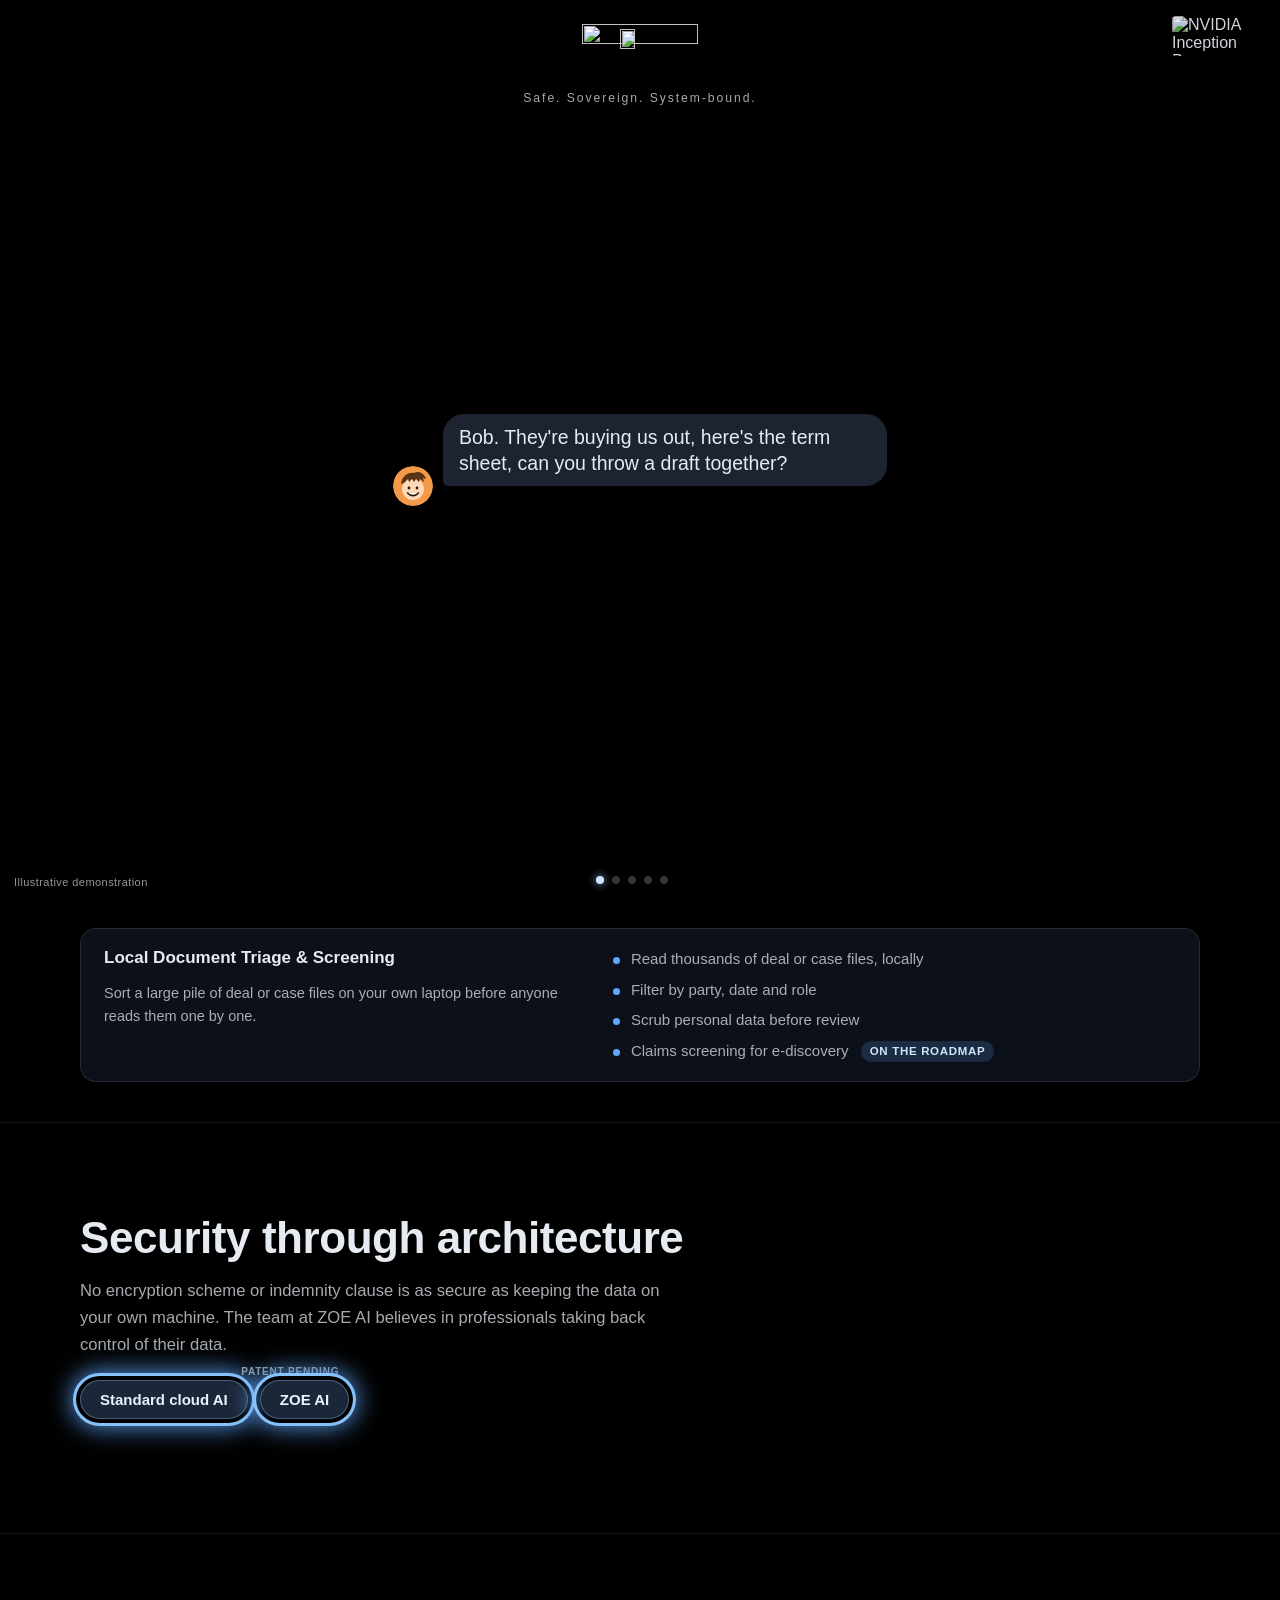
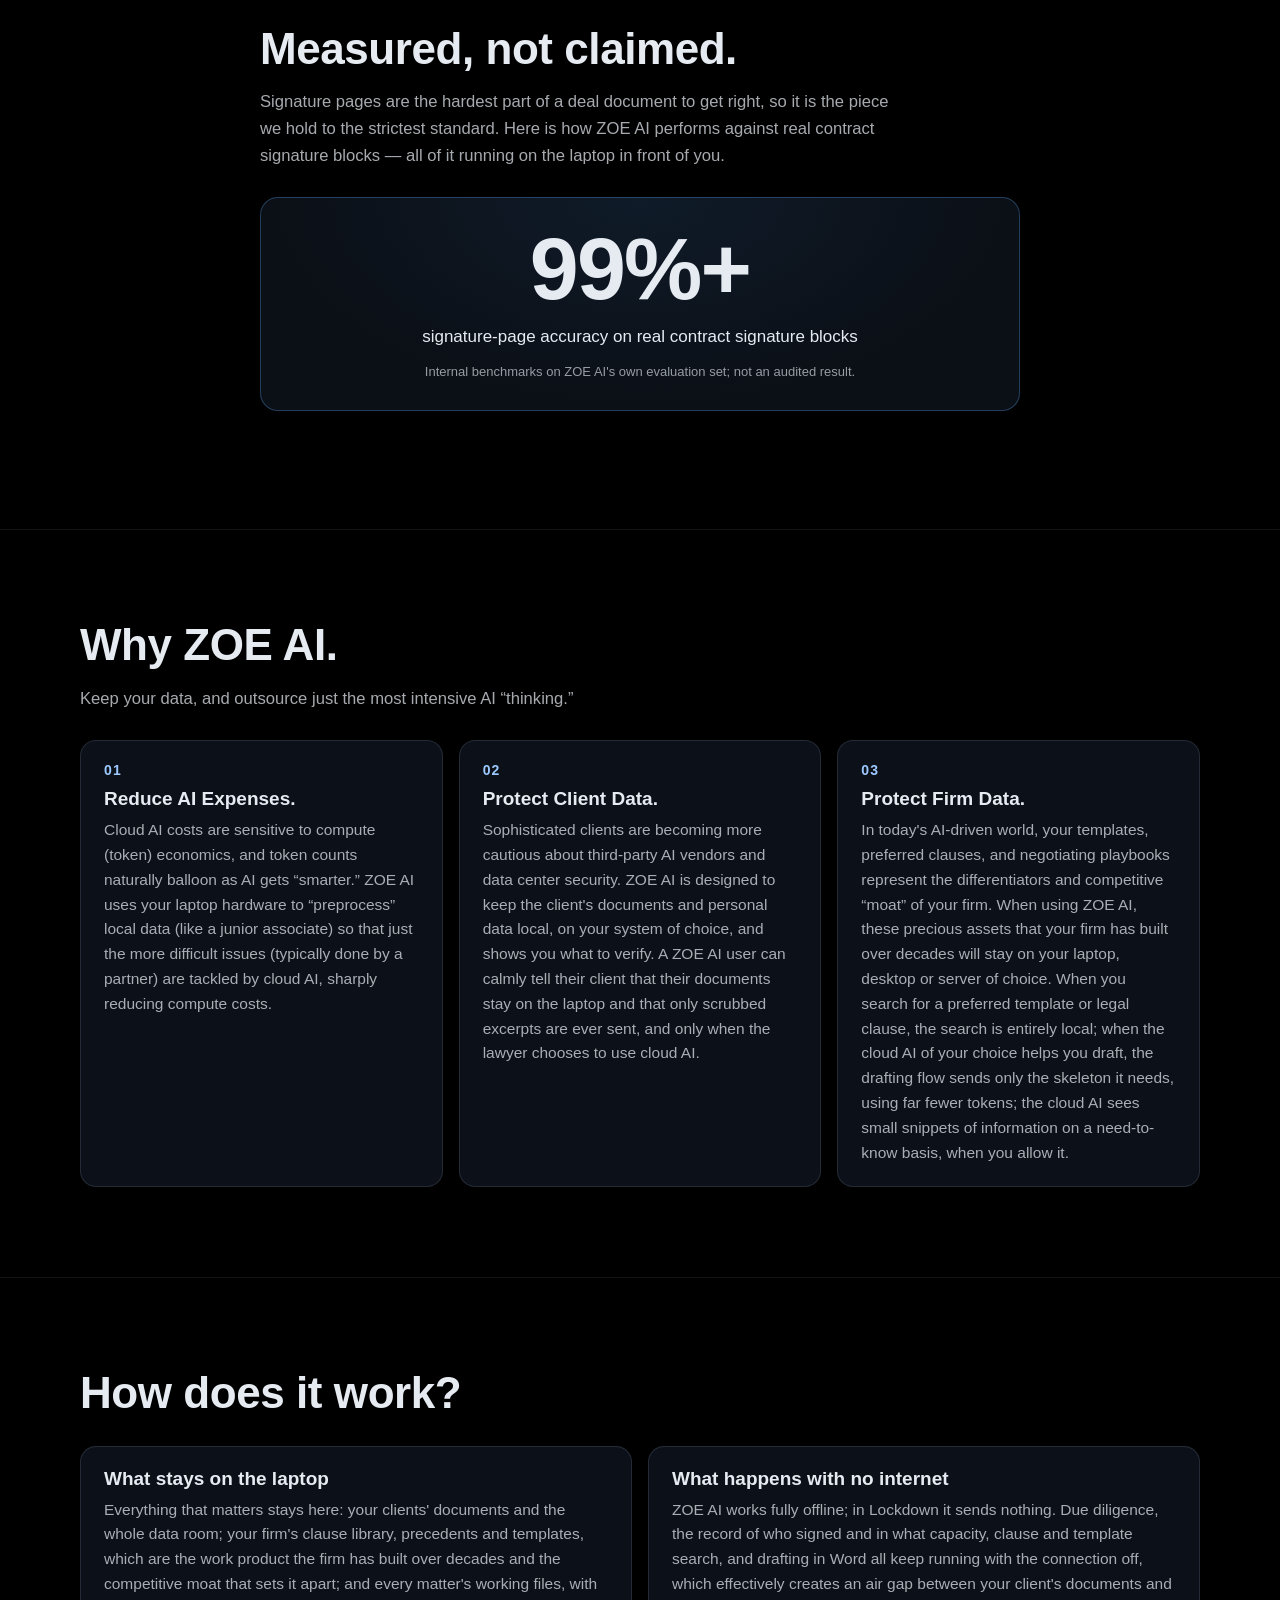
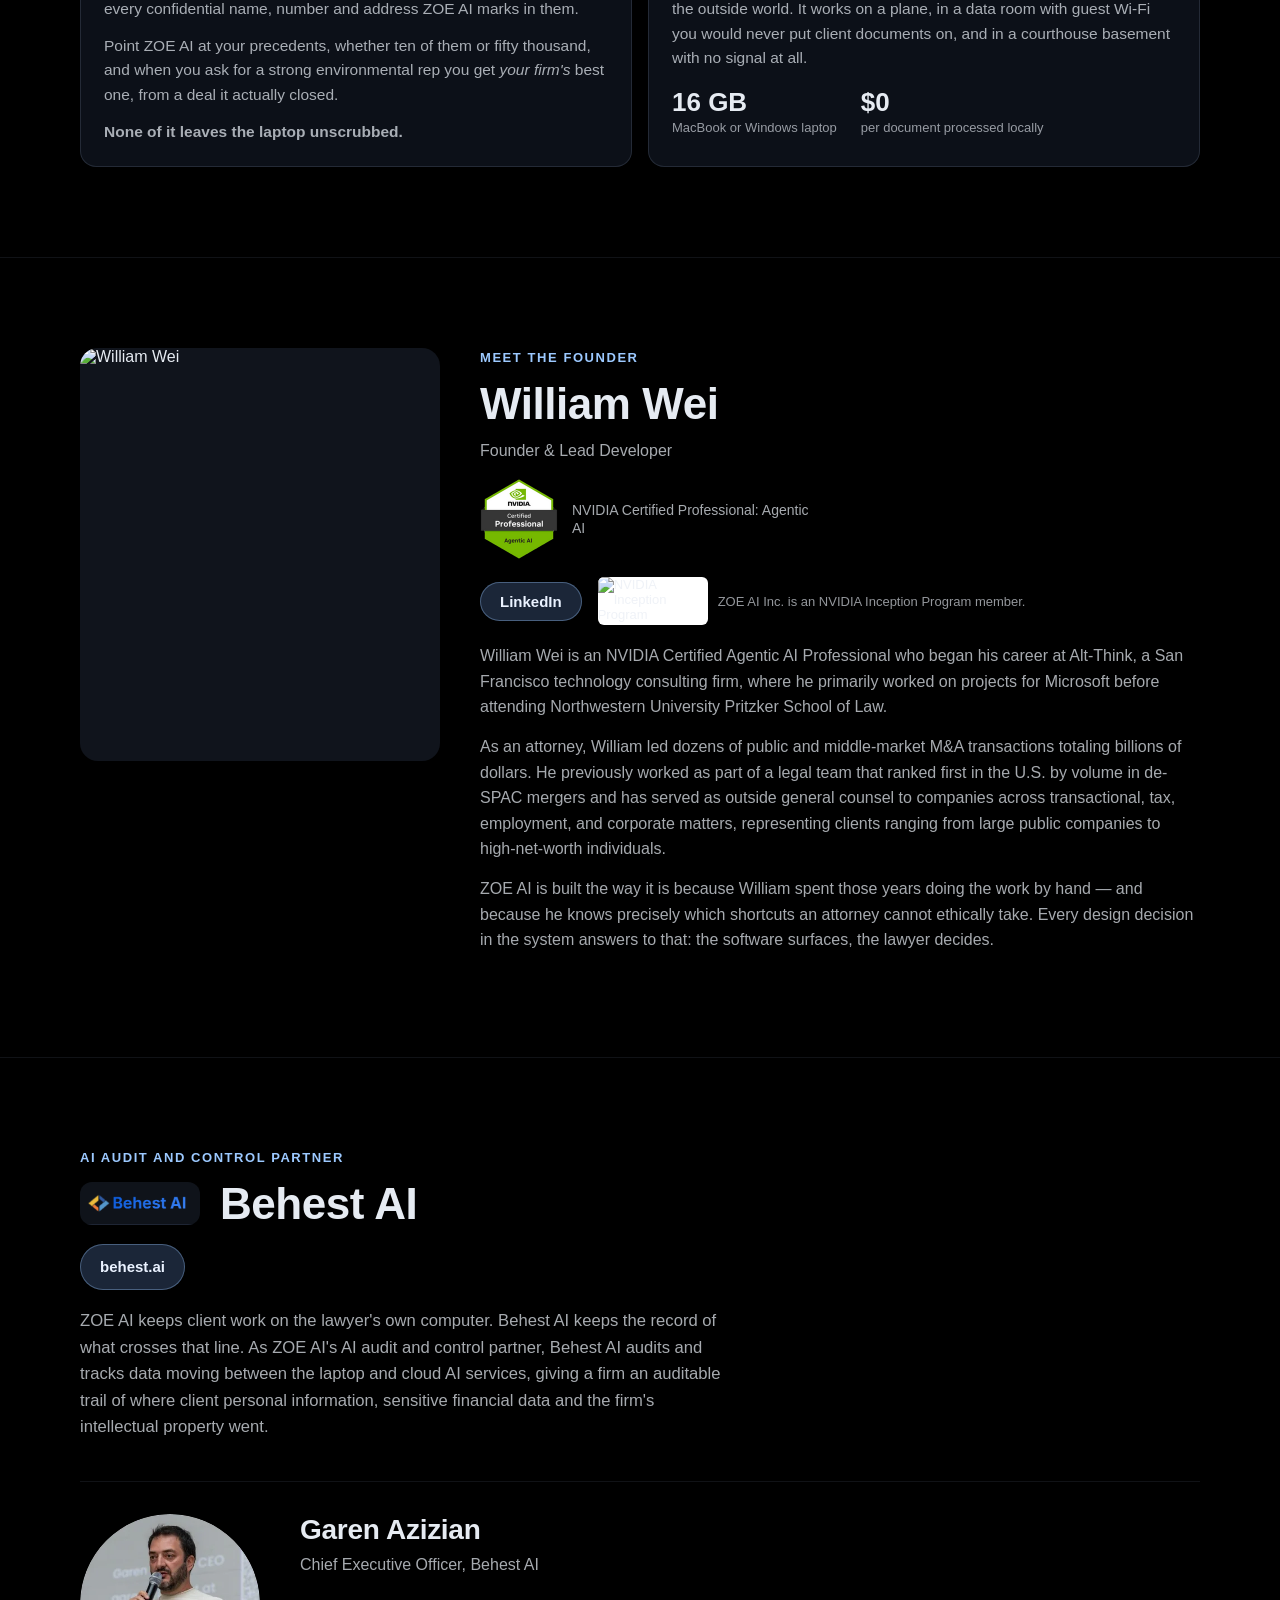
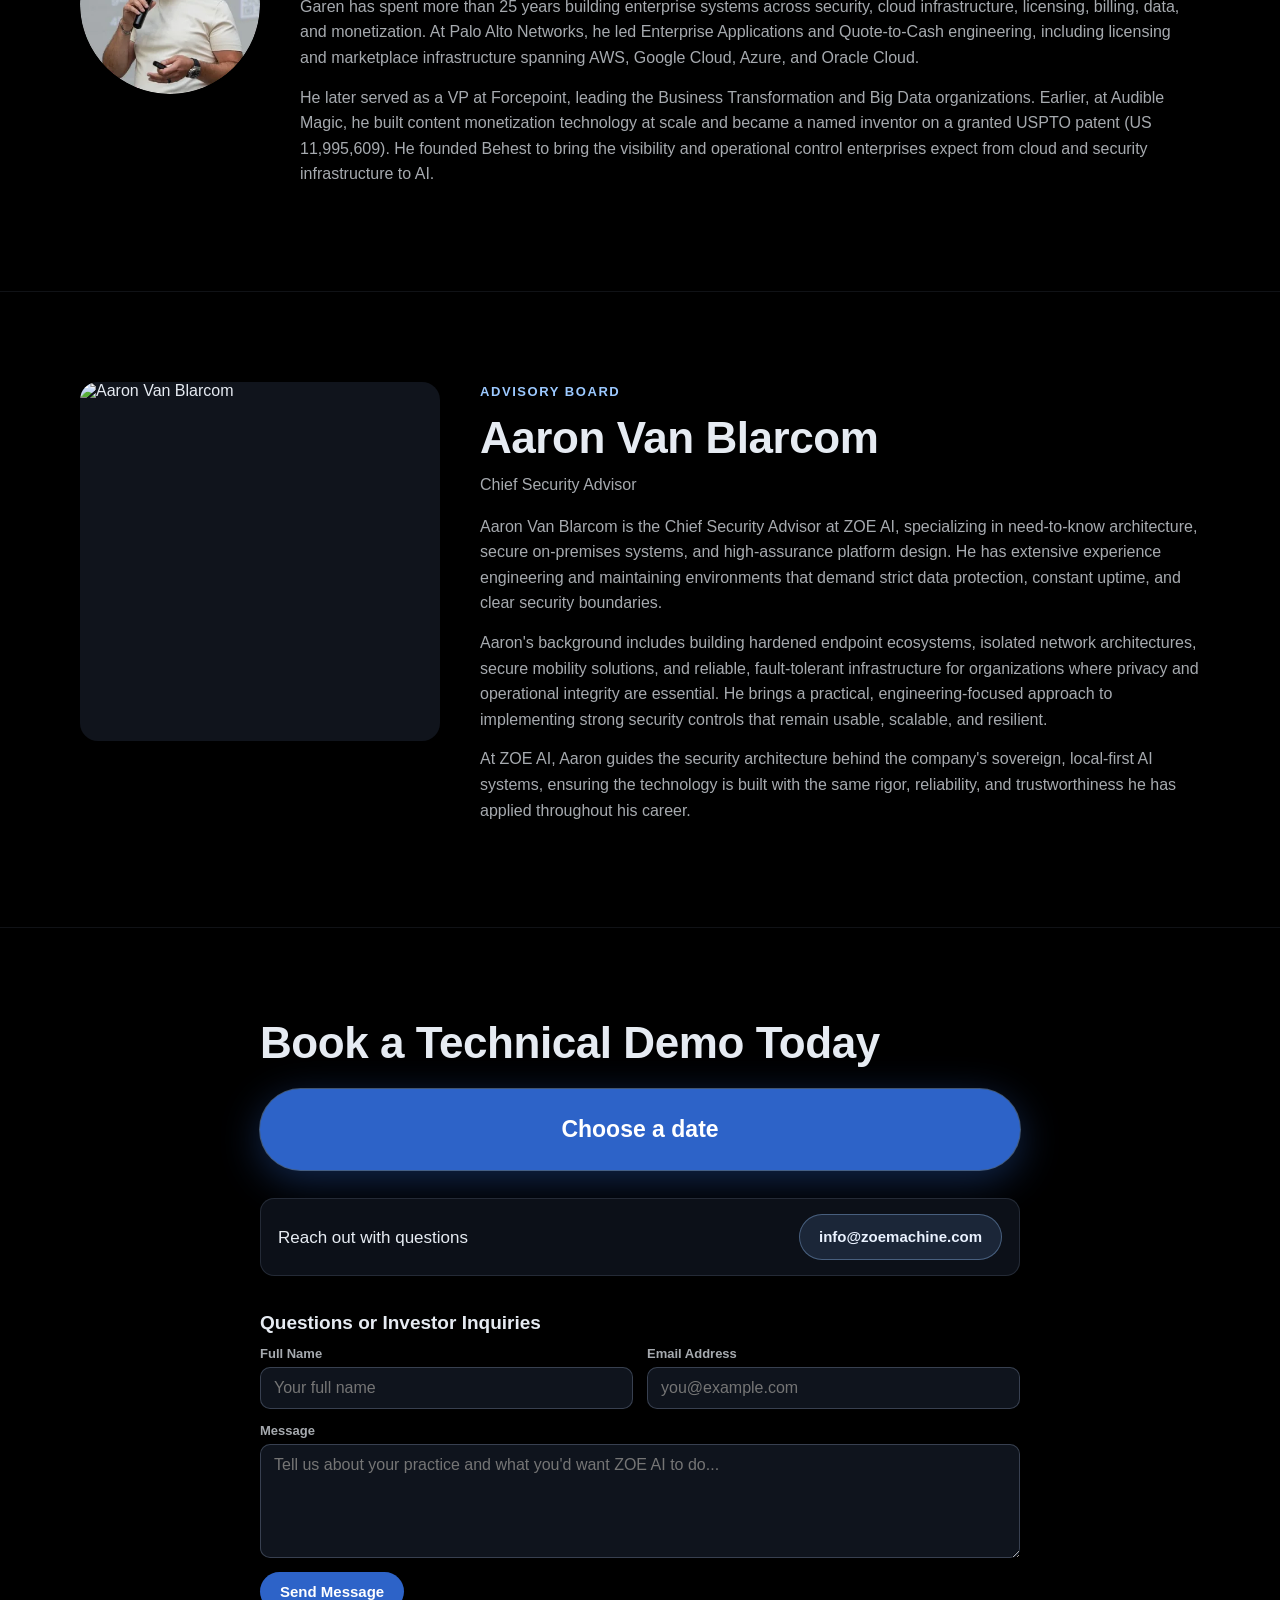
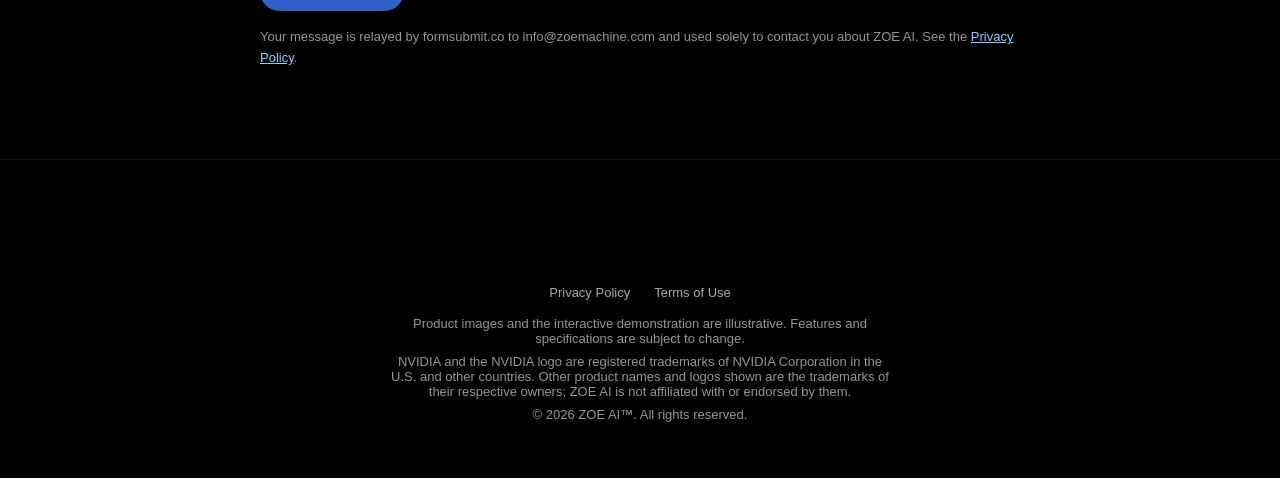
==== commit c40ce215: "Add Behest AI as AI Audit and Control Partner; update advisor role and bio Co-Authored-By: Claude Fa" ====
--- a/index.html
+++ b/index.html
@@ -406,17 +406,42 @@
       </div>
     </section>
 
+    <section class="sec" id="partner" aria-labelledby="partner-h">
+      <div class="wrap">
+        <div class="partner-head">
+          <p class="eyebrow" id="partner-h">AI Audit and Control Partner</p>
+          <div class="partner-title">
+            <img class="partner-logo" src="assets/site/behest-ai-logo.png" width="182" height="65" alt="Behest AI" loading="lazy" decoding="async">
+            <h2 class="sec-h">Behest AI</h2>
+          </div>
+          <p class="person-links"><a class="pill-link is-ghost" href="https://behest.ai/" target="_blank" rel="noopener noreferrer">behest.ai</a></p>
+          <p class="partner-desc">ZOE AI keeps client work on the lawyer's own computer. Behest AI keeps the record of what crosses that line. As ZOE AI's AI audit and control partner, Behest AI audits and tracks data moving between the laptop and cloud AI services, giving a firm an auditable trail of where client personal information, sensitive financial data and the firm's intellectual property went.</p>
+        </div>
+        <div class="person person-sub">
+          <img class="person-img" src="assets/site/garen-azizian.webp" width="320" height="320" alt="Garen Azizian" loading="lazy" decoding="async">
+          <div>
+            <h3 class="person-name">Garen Azizian</h3>
+            <p class="person-role">Chief Executive Officer, Behest AI</p>
+            <div class="person-bio">
+              <p>Garen has spent more than 25 years building enterprise systems across security, cloud infrastructure, licensing, billing, data, and monetization. At Palo Alto Networks, he led Enterprise Applications and Quote-to-Cash engineering, including licensing and marketplace infrastructure spanning AWS, Google Cloud, Azure, and Oracle Cloud.</p>
+              <p>He later served as a VP at Forcepoint, leading the Business Transformation and Big Data organizations. Earlier, at Audible Magic, he built content monetization technology at scale and became a named inventor on a granted USPTO patent (US 11,995,609). He founded Behest to bring the visibility and operational control enterprises expect from cloud and security infrastructure to AI.</p>
+            </div>
+          </div>
+        </div>
+      </div>
+    </section>
+
     <section class="sec" id="advisory" aria-labelledby="adv-h">
       <div class="wrap person">
         <img class="person-img" src="assets/site/aaron-vanblarcom.webp" width="480" height="479" alt="Aaron Van Blarcom" loading="lazy" decoding="async">
         <div>
           <p class="eyebrow" id="adv-h">Advisory Board</p>
           <h2 class="sec-h">Aaron Van Blarcom</h2>
-          <p class="person-role">Chief Platform Architect</p>
+          <p class="person-role">Chief Security Advisor</p>
           <div class="person-bio">
-            <p>Aaron Van Blarcom is the Chief Platform Architect at ZOE AI, specializing in need-to-know architecture, secure on-premises systems, and high-assurance platform design. He has extensive experience engineering and maintaining environments that demand strict data protection, constant uptime, and clear, auditable security boundaries.</p>
+            <p>Aaron Van Blarcom is the Chief Security Advisor at ZOE AI, specializing in need-to-know architecture, secure on-premises systems, and high-assurance platform design. He has extensive experience engineering and maintaining environments that demand strict data protection, constant uptime, and clear security boundaries.</p>
             <p>Aaron's background includes building hardened endpoint ecosystems, isolated network architectures, secure mobility solutions, and reliable, fault-tolerant infrastructure for organizations where privacy and operational integrity are essential. He brings a practical, engineering-focused approach to implementing strong security controls that remain usable, scalable, and resilient.</p>
-            <p>At ZOE AI, Aaron leads the platform architecture behind sovereign, local-first AI systems, ensuring the company's technology is built with the same rigor, reliability, and trustworthiness he has applied throughout his career.</p>
+            <p>At ZOE AI, Aaron guides the security architecture behind the company's sovereign, local-first AI systems, ensuring the technology is built with the same rigor, reliability, and trustworthiness he has applied throughout his career.</p>
           </div>
         </div>
       </div>
--- a/styles.css
+++ b/styles.css
@@ -94,7 +94,7 @@
   margin-left: calc(var(--scene-w) / -2);
   transform-origin: 0 0;
   transform: translate(var(--cam-x, 0px), var(--cam-y, 0px)) scale(var(--cam-s, 1));
-  transition: transform 0.85s var(--ease-io), translate 1.1s var(--ease-out), opacity 0.7s ease;
+  transition: transform calc(0.85s * var(--pace, 1)) var(--ease-io), translate 1.1s var(--ease-out), opacity 0.7s ease;
 }
 
 /* Act I opens without the laptop: the scene waits past the right edge until the picture is taken.
@@ -1163,7 +1163,7 @@
 .fan .page6.is-flying {
   opacity: 0;
   box-shadow: 0 0 16px rgba(95, 168, 255, 0.9);
-  transition: transform 0.7s var(--ease-io), opacity 0.25s ease 0.45s;
+  transition: transform calc(0.7s * var(--pace, 1)) var(--ease-io), opacity 0.25s ease calc(0.45s * var(--pace, 1));
 }
 
 .page6-lines {
--- a/drawer.css
+++ b/drawer.css
@@ -421,6 +421,16 @@
 .person-links { display: flex; flex-wrap: wrap; align-items: center; gap: 16px; margin-bottom: 18px; }
 .person-bio p { margin: 0 0 14px; font-size: 16px; color: var(--ink-soft); }
 
+/* The audit and control partner: its own heading and description, with its chief executive as a smaller person block under it. */
+.partner-title { display: flex; flex-wrap: wrap; align-items: center; gap: 12px 20px; margin: 0 0 16px; }
+.partner-title .sec-h { margin: 0; }
+.partner-logo { display: block; width: 120px; height: auto; border-radius: 12px; flex: none; }
+.partner-desc { margin: 0; max-width: 70ch; font-size: clamp(16px, 1.3vw, 19px); color: var(--ink-soft); }
+.person-sub { grid-template-columns: minmax(0, 2fr) minmax(0, 10fr); margin-top: 40px; padding-top: 32px; border-top: 1px solid rgba(160, 180, 210, 0.1); }
+.person-sub .person-img { max-width: 200px; border-radius: 50%; background: transparent; }
+.person-name { margin: 0 0 6px; font-size: clamp(22px, 2.4vw, 28px); font-weight: 650; line-height: 1.15; letter-spacing: -0.01em; }
+.person-sub .person-role { margin-top: 0; }
+
 .inception {
   display: inline-flex;
   align-items: center;
@@ -660,6 +670,7 @@
   .wf-card:nth-child(4),
   .wf-card:nth-child(5) { grid-column: auto; }
   .person-img { max-width: 260px; }
+  .person-sub .person-img { max-width: 160px; }
   .person-side { display: contents; }
   .form-2 { grid-template-columns: 1fr; }
   .sec { padding-left: 16px; padding-right: 16px; }
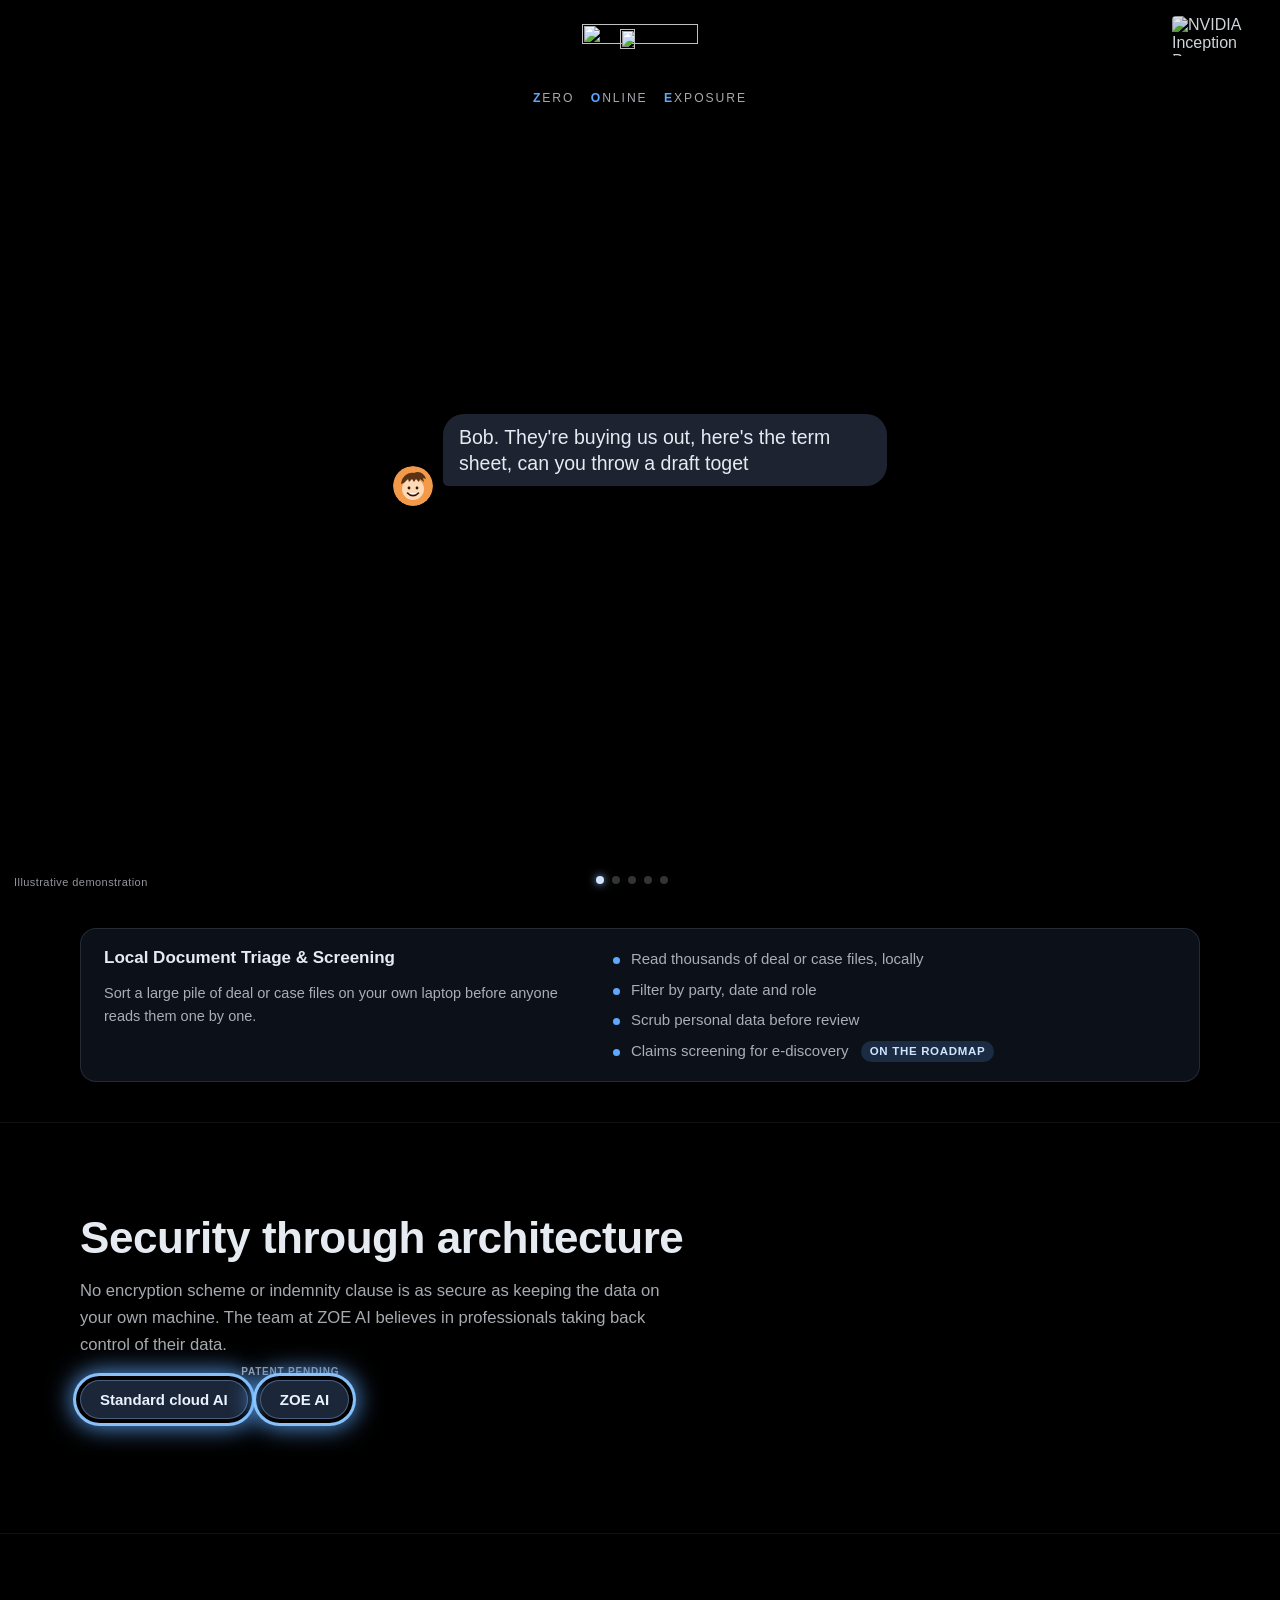
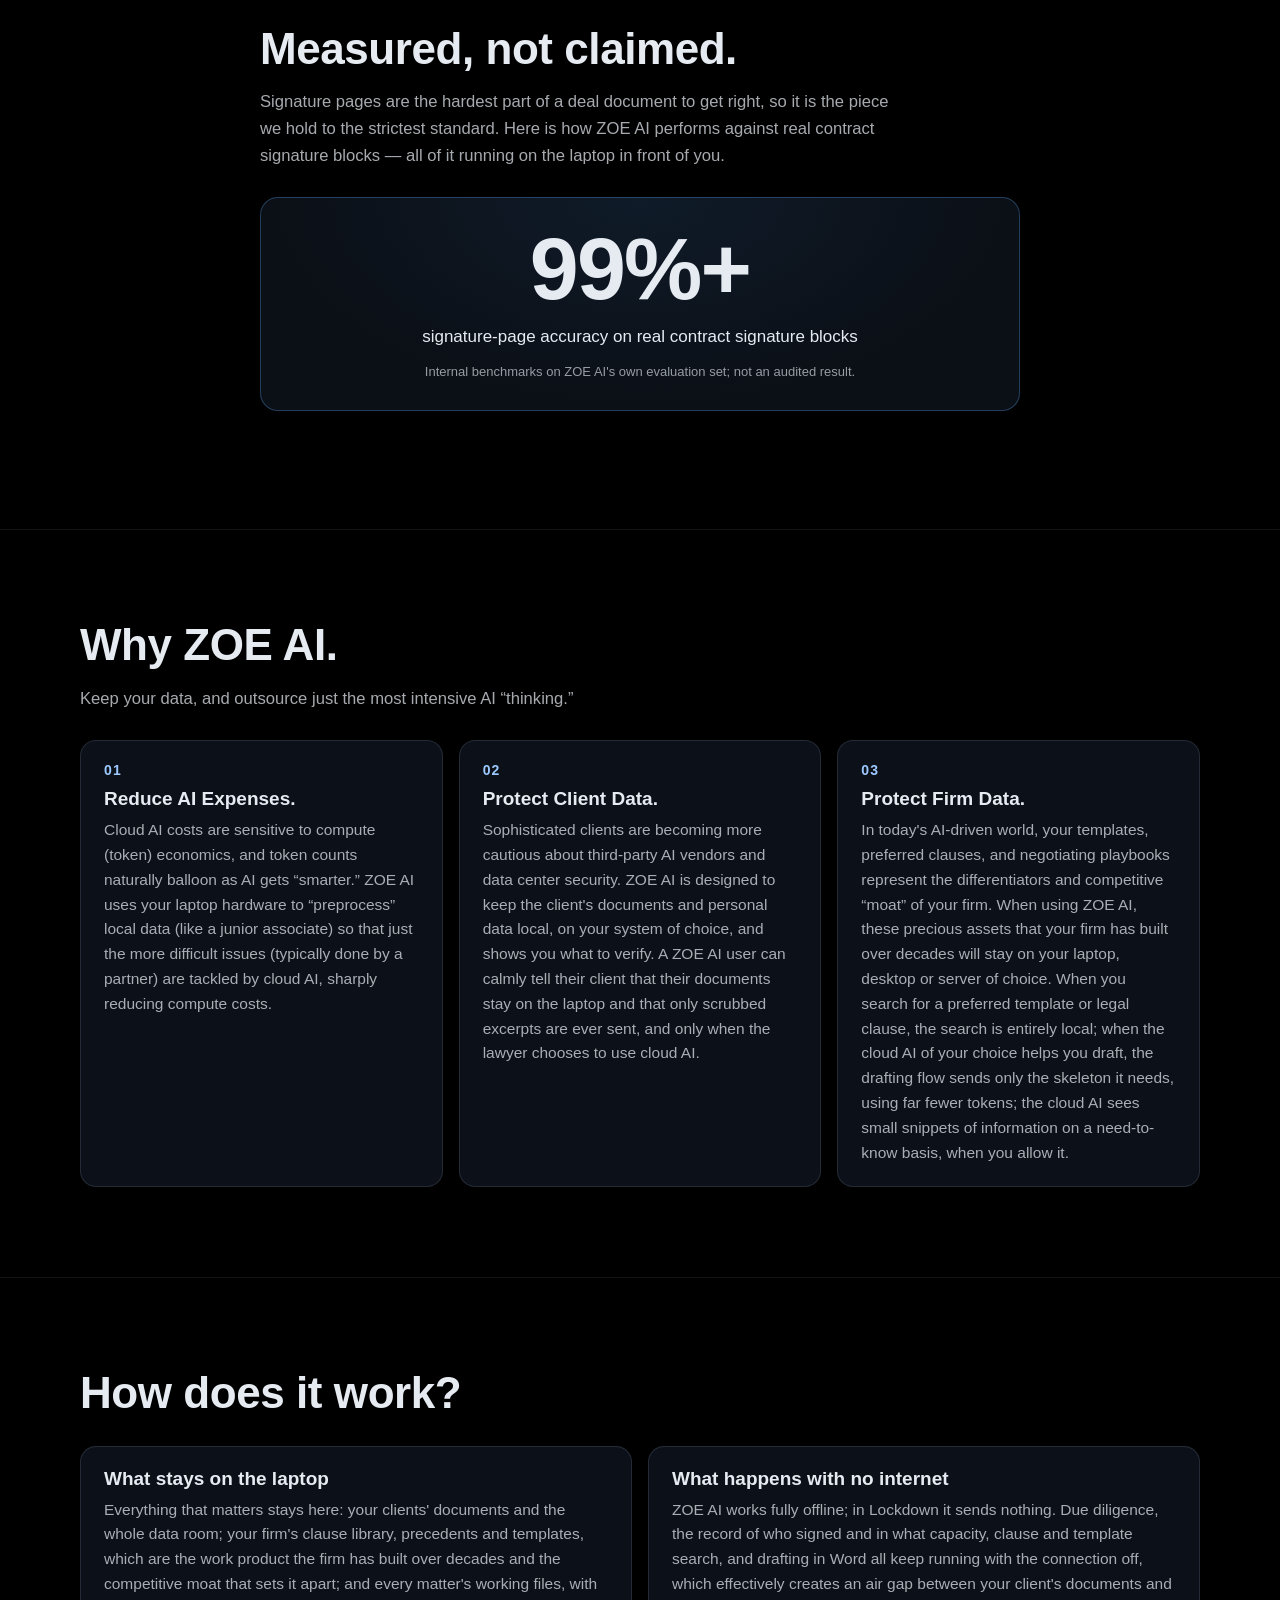
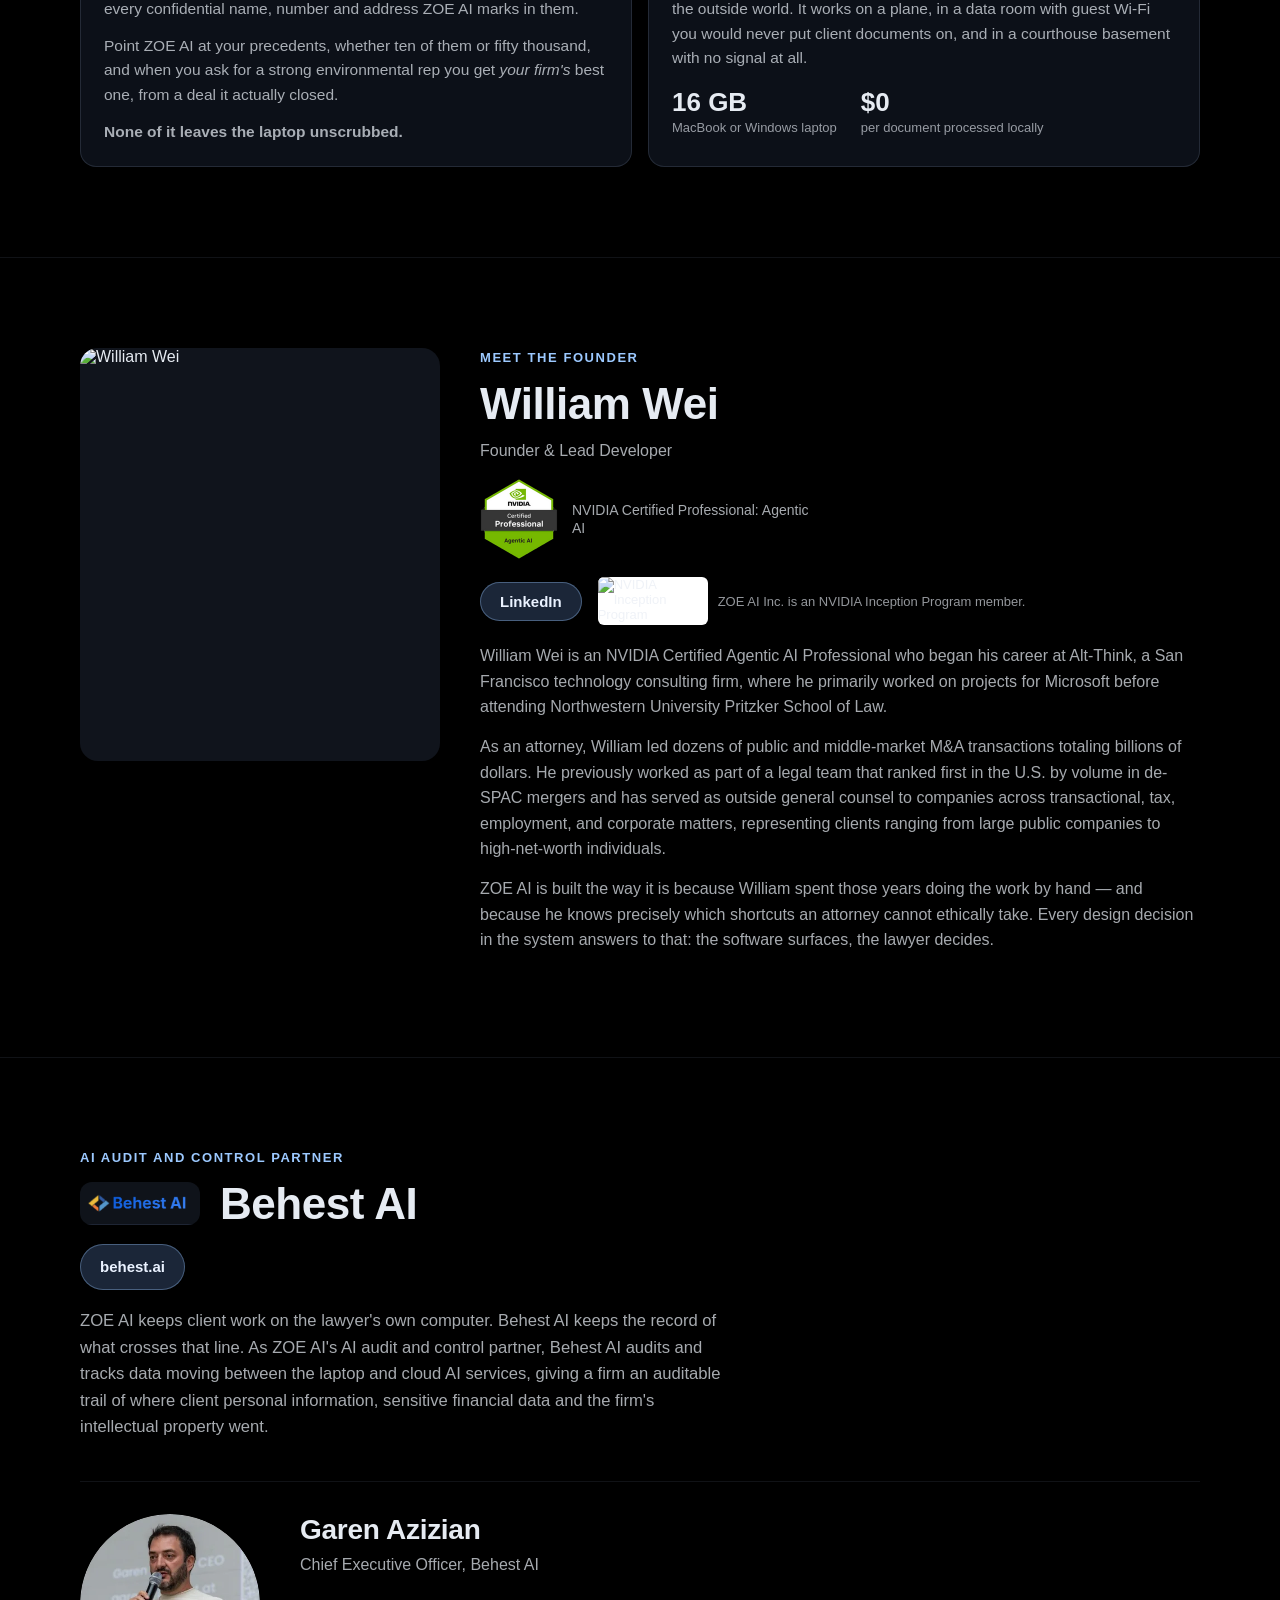
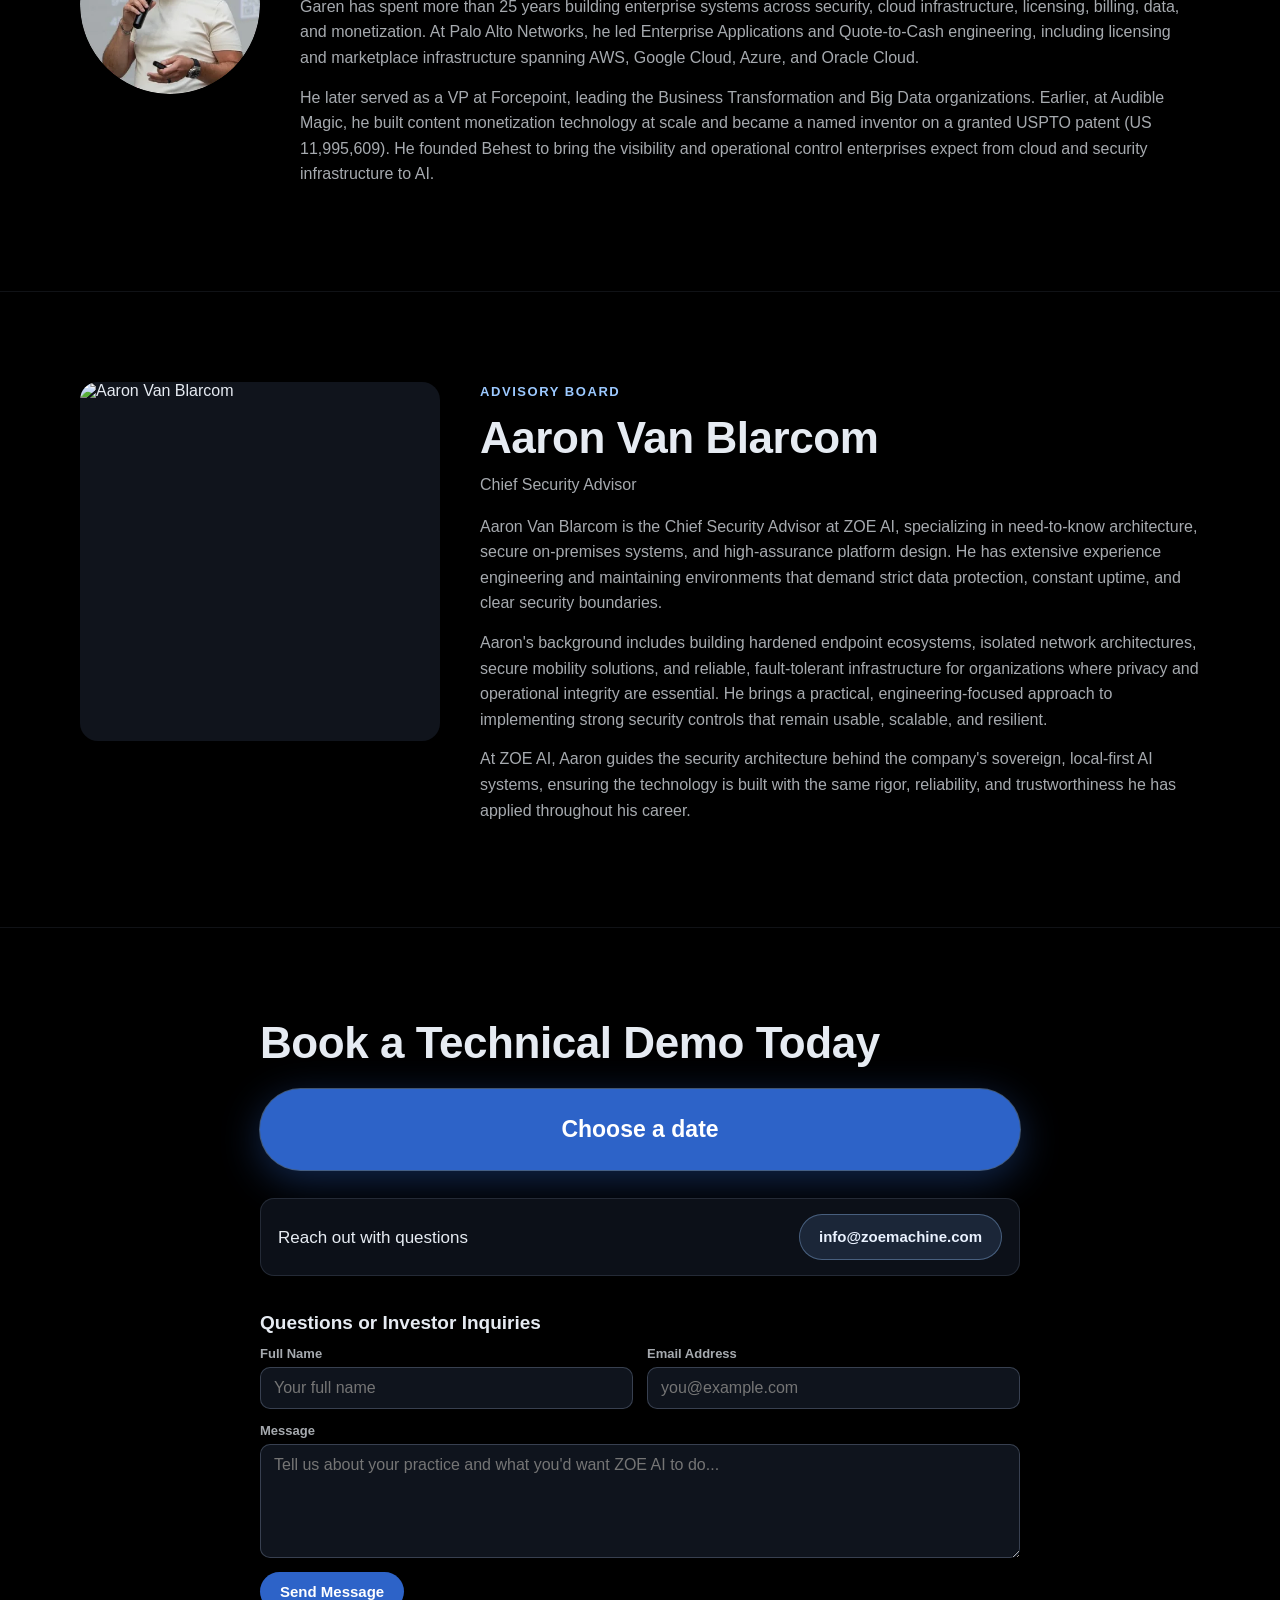
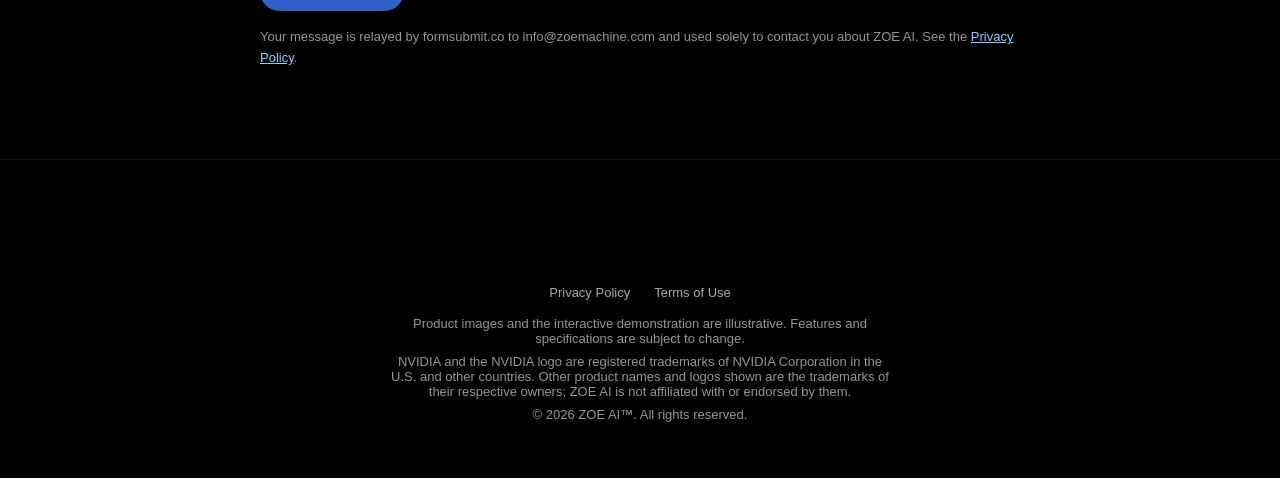
==== commit 109b5168: "Tagline: Zero Online Exposure Co-Authored-By: Claude Fable 5.2 <noreply@anthropic.com>" ====
--- a/index.html
+++ b/index.html
@@ -3,12 +3,12 @@
 <head>
   <meta charset="utf-8">
   <meta name="viewport" content="width=device-width, initial-scale=1, viewport-fit=cover">
-  <title>ZOE AI — Safe. Sovereign. System-bound.</title>
+  <title>ZOE AI — Zero Online Exposure</title>
   <meta name="description" content="ZOE AI is legal AI that runs on the attorney's own laptop: client names and numbers are scrubbed locally before any cloud AI sees them, and restored locally when the answer returns.">
   <meta name="theme-color" content="#000000">
   <meta property="og:type" content="website">
   <meta property="og:url" content="https://zoelegal.ai/">
-  <meta property="og:title" content="ZOE AI — Safe. Sovereign. System-bound.">
+  <meta property="og:title" content="ZOE AI — Zero Online Exposure">
   <meta property="og:description" content="Legal AI that runs on the attorney's own laptop: client names and numbers are scrubbed locally before any cloud AI sees them, and restored locally when the answer returns.">
   <meta property="og:image" content="https://zoelegal.ai/assets/site/og-image.jpg">
   <meta property="og:image:width" content="1200">
@@ -145,7 +145,7 @@
         <!-- The wordmark's O, alive: a feathered crop of the baked O that turns over it and rides its drift. -->
         <div class="logo-o" aria-hidden="true"><img class="logo-o-a" src="assets/site/logo-o-01.webp" width="200" height="200" alt="" fetchpriority="low" decoding="async" loading="lazy"><img class="logo-o-b" src="assets/site/logo-o-45.webp" width="200" height="200" alt="" fetchpriority="low" decoding="async" loading="lazy"></div>
 
-        <p class="tagline">Safe. Sovereign. System-bound.</p>
+        <p class="tagline zoe-words"><span class="zoe-w">Zero</span> <span class="zoe-w">Online</span> <span class="zoe-w">Exposure</span></p>
 
         <div class="lip" aria-hidden="true"></div>
         <div class="rim" aria-hidden="true"></div>
@@ -164,7 +164,7 @@
       <!-- The opening stage is bare: this small wordmark brands it until the laptop arrives with its own. -->
       <div class="brand" aria-hidden="true">
         <span class="wordmark"><img src="assets/site/wordmark-word-280.webp" width="280" height="143" alt="" loading="lazy"><img class="wordmark-o" src="assets/site/wordmark-o-104.webp" width="104" height="104" alt="" loading="lazy"></span>
-        <p>Safe. Sovereign. System-bound.</p>
+        <p class="zoe-words"><span class="zoe-w">Zero</span> <span class="zoe-w">Online</span> <span class="zoe-w">Exposure</span></p>
       </div>
 
       <!-- Act pieces, filled by hero.js from the constants at its top. -->
@@ -181,7 +181,7 @@
       <div class="pills"></div>
       <!-- After the introduction (skip or its end): the hero's own page. Five tabs drive the laptop's screen. -->
       <div class="post-hero" hidden>
-        <h2 class="post-h">Safe. Sovereign. <span class="nowrap">System-bound.</span></h2>
+        <h2 class="post-h zoe-words"><span class="zoe-w">Zero</span> <span class="zoe-w">Online</span> <span class="zoe-w">Exposure</span></h2>
         <p class="post-sub">Take back control of your data. Automate document drafting and diligence, without exposing client data or law firm IP. Runs on the laptop you already have; no new hardware.</p>
       </div>
       <!-- The four product abilities, beside the laptop after the introduction, one screen each; any element
--- a/styles.css
+++ b/styles.css
@@ -229,6 +229,18 @@
   letter-spacing: 0.16em;
   color: var(--ink-soft);
   pointer-events: none;
+}
+
+/* "Zero Online Exposure": capitals with tracking and wide, even gaps; each word's initial in the blue
+   accent and bold, so Z, O, E read across. The text itself stays plain words for screen readers. */
+.zoe-words {
+  text-transform: uppercase;
+  word-spacing: 0.9em;
+}
+.zoe-w { display: inline-block; }
+.zoe-w::first-letter {
+  color: var(--blue);
+  font-weight: 700;
 }
 
 /* The lid's invitation (Act II): the front-centre lip, where a hand flips a laptop open, breathes
@@ -1696,9 +1708,11 @@
   font-size: clamp(28px, 3.4vw, 46px);
   font-weight: 700;
   line-height: 1.1;
-  letter-spacing: 0.01em;
+  letter-spacing: 0.08em;
   color: #fff;
 }
+.post-h.zoe-words { word-spacing: 0.45em; }
+.post-h .zoe-w::first-letter { font-weight: 800; }
 
 .post-sub {
   margin: 10px 0 0;
@@ -1748,6 +1762,8 @@
 
 @media (orientation: portrait) {
   .post-hero { top: calc(var(--nav-h, 60px) + 16px); width: 100%; padding: 0 16px; box-sizing: border-box; }
+  .post-h { font-size: min(28px, 6vw); letter-spacing: 0.05em; white-space: nowrap; }
+  .post-h.zoe-words { word-spacing: 0.3em; }
   .post-sub { margin-top: 8px; }
   .ability h3 { font-size: 22px; }
   .ability p { font-size: 15px; }
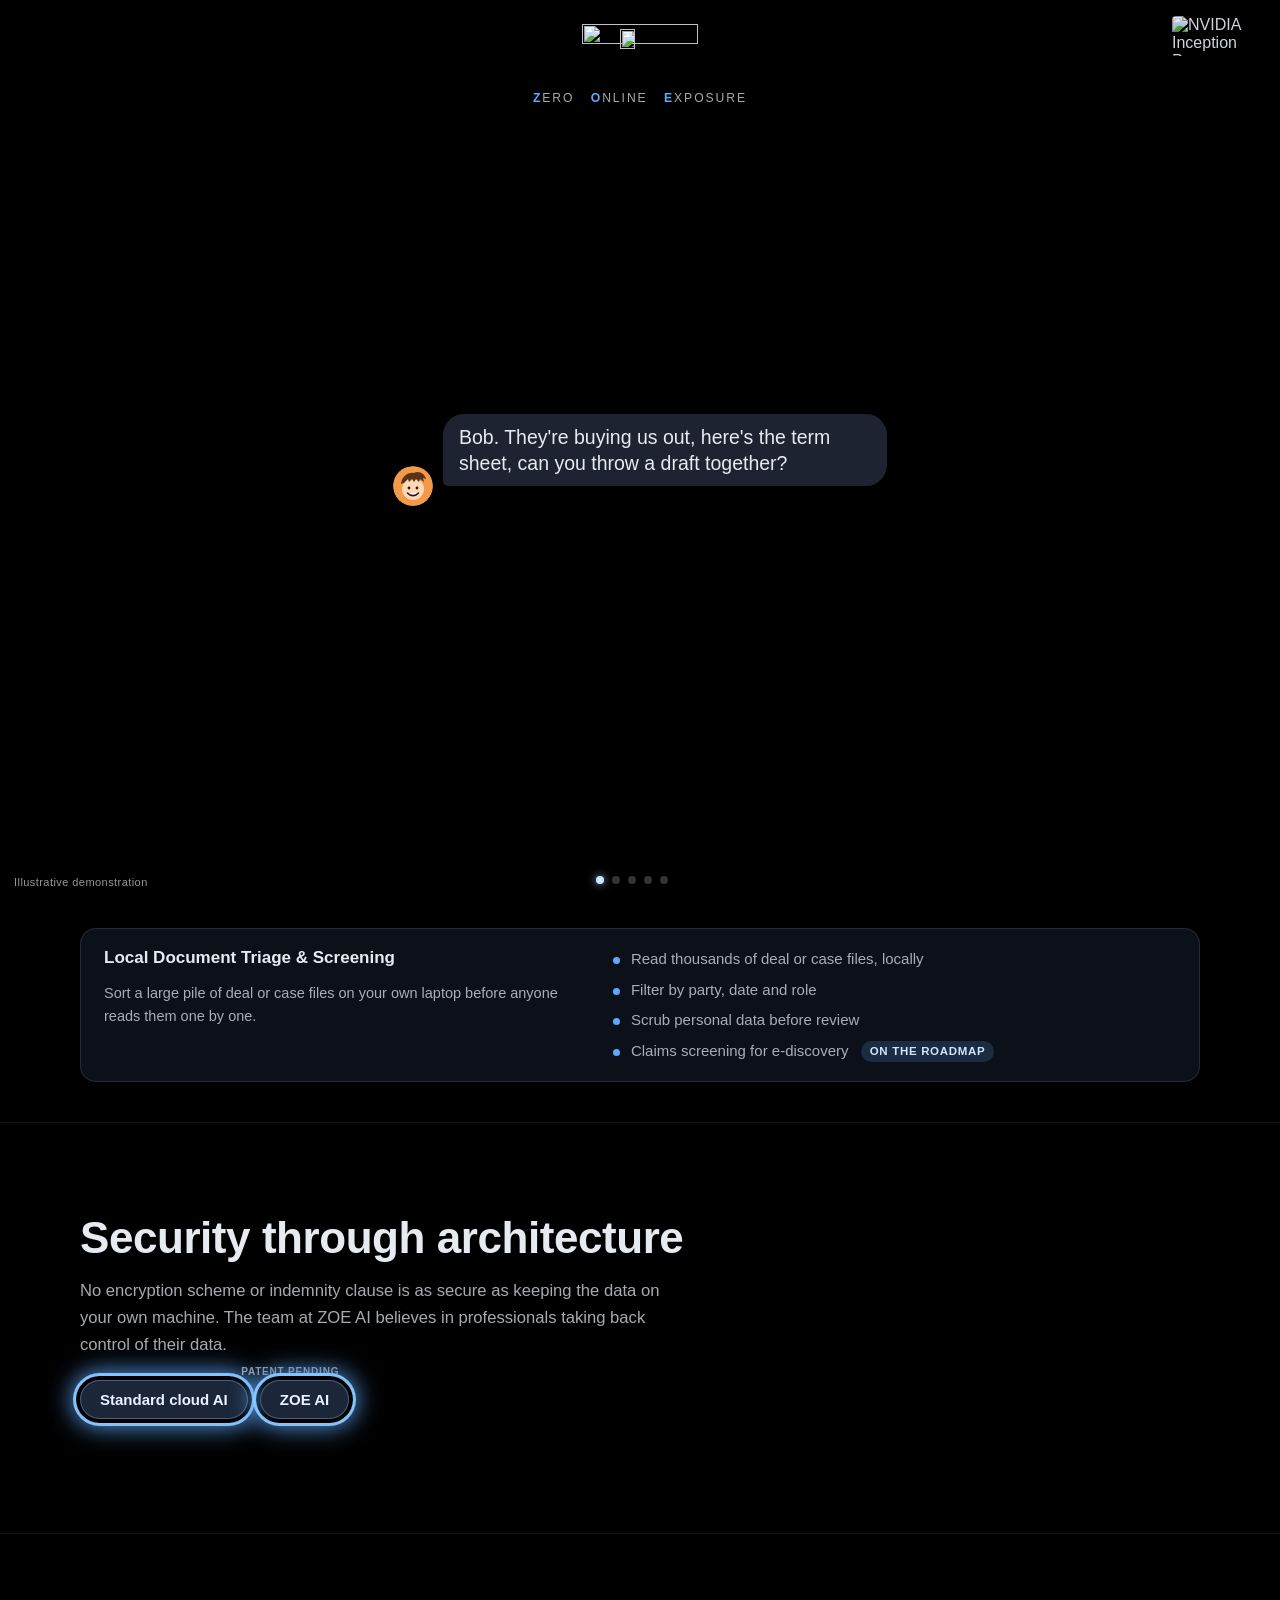
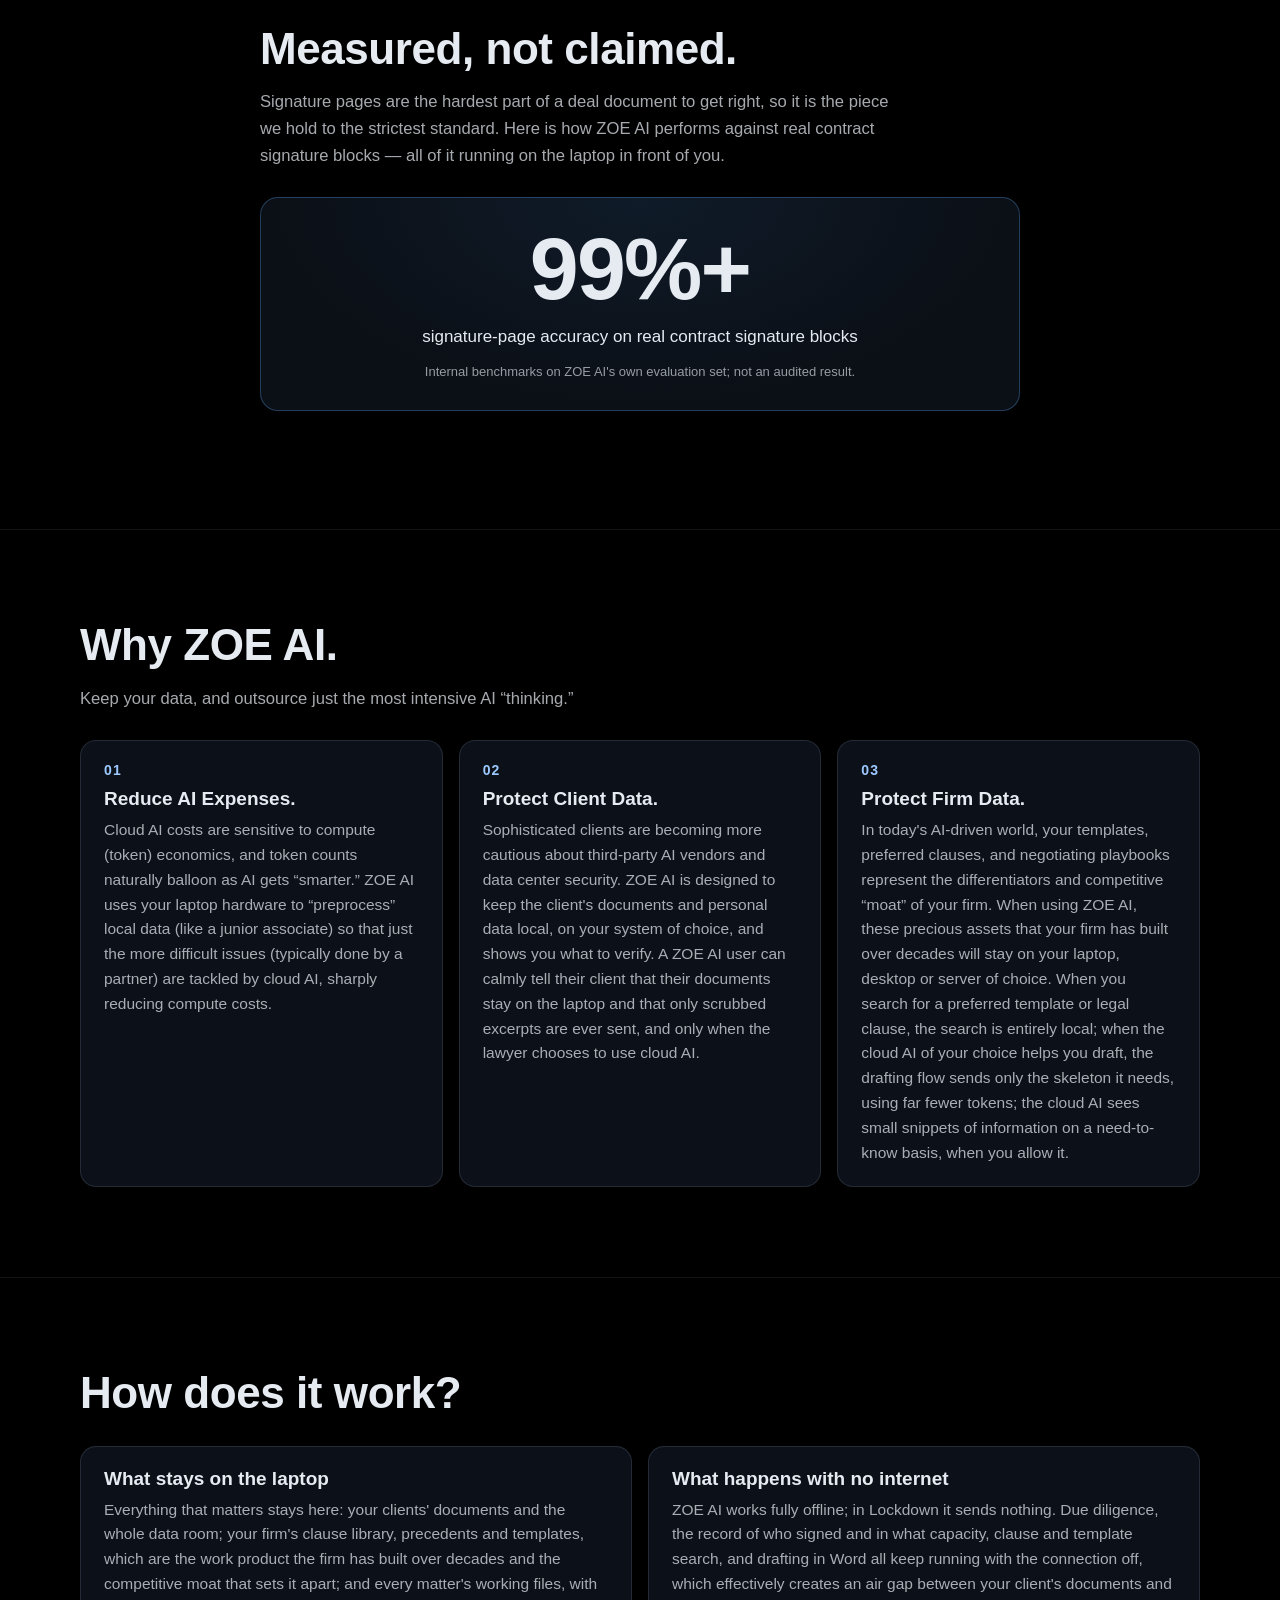
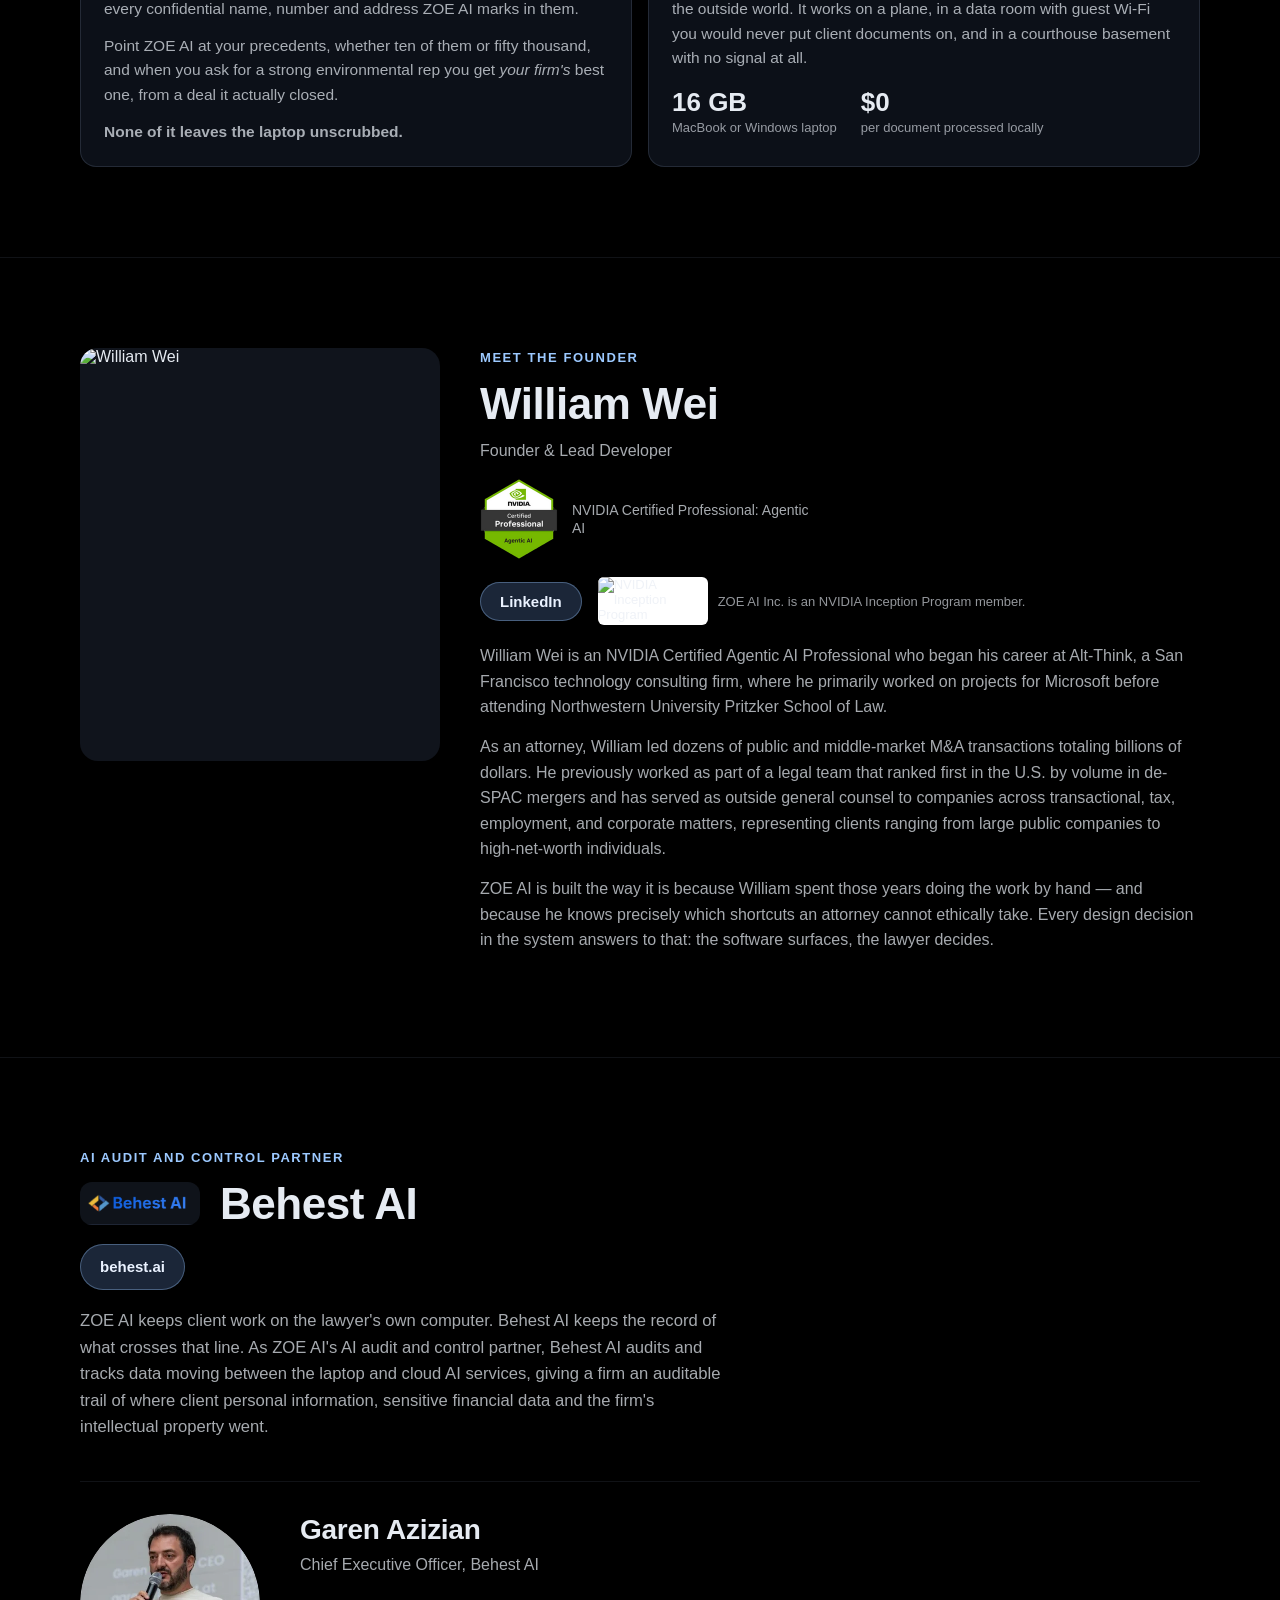
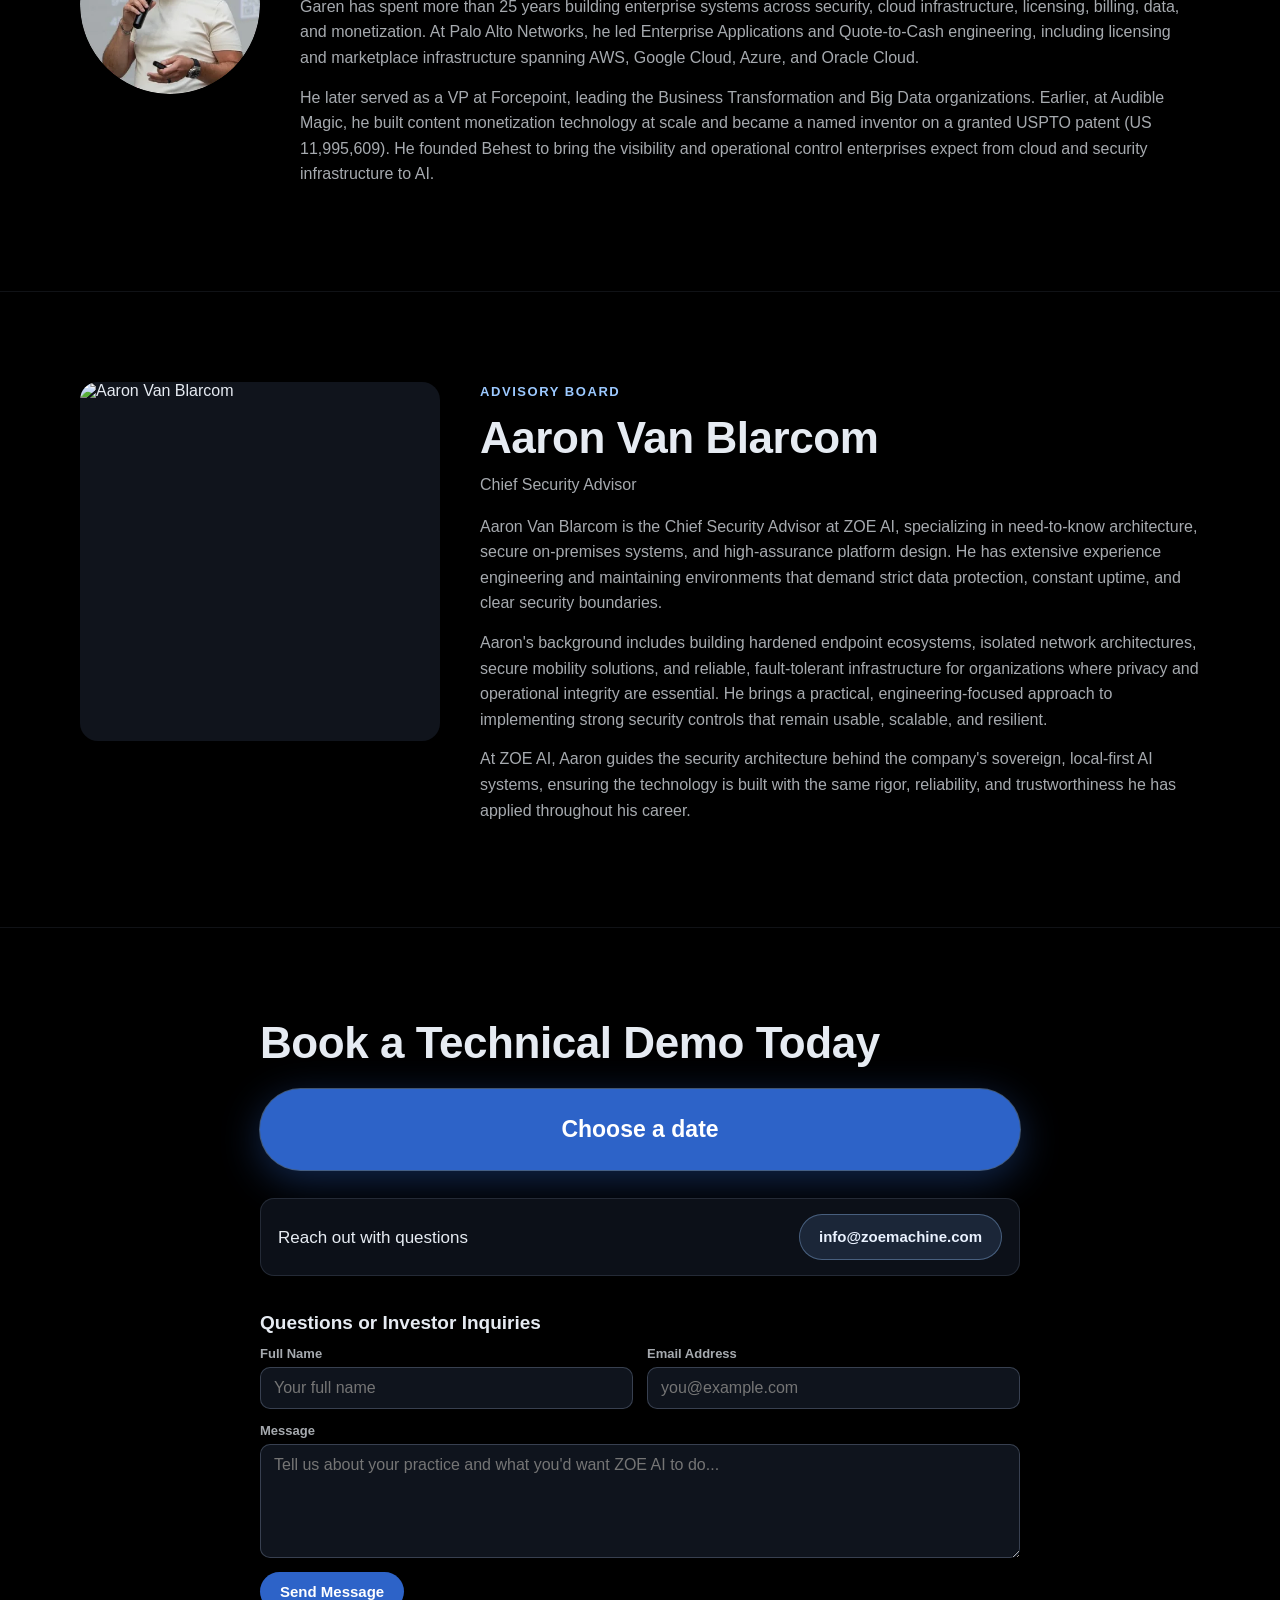
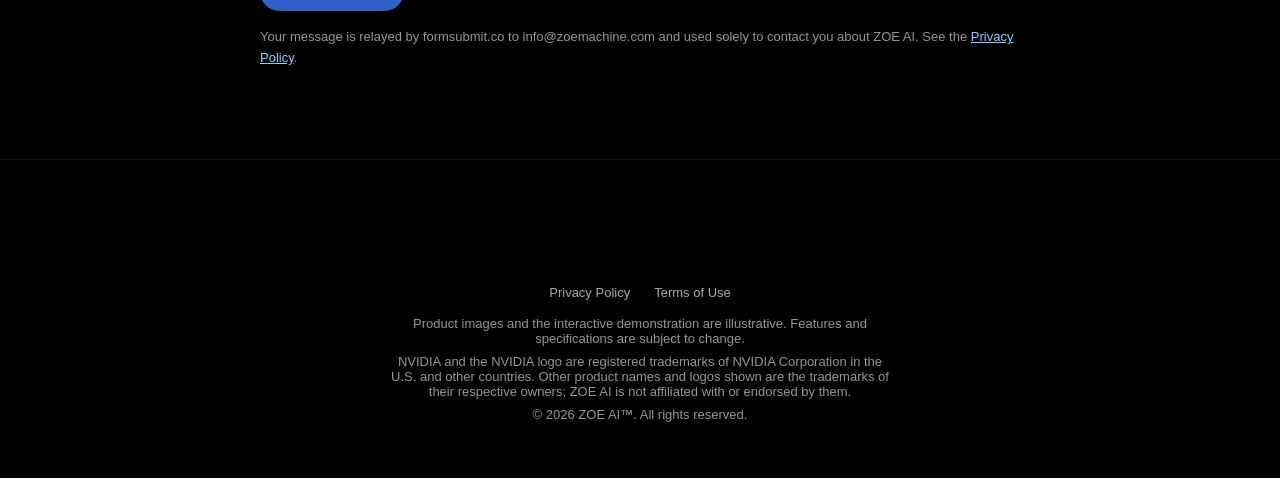
==== commit 93554489: "Story: the term sheet is scanned on the phone, then the laptop opens on the vault search Co-Authored" ====
--- a/index.html
+++ b/index.html
@@ -243,14 +243,15 @@
         <p><b>Jimmy:</b> Bob. They're buying us out, here's the term sheet, can you throw a draft together?</p>
         <p><b>Bob:</b> Right now? We're in THEIR OFFICE.</p>
         <p><b>Jimmy:</b> Perfect opportunity with everyone in the same room. You have 10 MINUTES.</p>
-        <p><i>Bob photographs the term sheet; the phone hands it to the laptop. Local transfer · no cloud.</i></p>
+        <p><i>Bob photographs the term sheet.</i></p>
+        <p><b>ZOE AI:</b> Finding critical information in the term sheet.</p>
+        <p><i>On the phone, the critical terms light up green.</i></p>
+        <p><i>The phone hands the term sheet to the laptop. Local transfer · no cloud.</i></p>
         <p><b>Bob (thinking):</b> Picture taken. Into the laptop.</p>
         <h2>Act II · Open the laptop, pull the plug</h2>
         <p><b>Bob (thinking):</b> I don't trust their Wi-Fi. Going local.</p>
         <p><b>Bob (thinking):</b> Wi-Fi off. Let's go.</p>
         <h2>Act III · Local work, offline</h2>
-        <p><b>ZOE AI:</b> Finding critical information in the term sheet.</p>
-        <p><i>The page runs down the term sheet and the critical terms light up yellow.</i></p>
         <p><b>ZOE AI:</b> Searching the vault for relevant information and potential templates.</p>
         <p><b>ZOE AI:</b> Found a potential template.</p>
         <p><i>You choose the template (the Choose template button).</i></p>
--- a/styles.css
+++ b/styles.css
@@ -463,6 +463,7 @@
 }
 
 .msg.bob .bubble { background: #1f3c6b; }
+.msg.zoe-msg .bubble { background: #141a26; box-shadow: 0 0 0 1px rgba(156, 201, 255, 0.35); }
 
 .msg.think .bubble {
   border-radius: 18px;
@@ -727,6 +728,39 @@
   box-shadow: 0 6px 22px rgba(0, 0, 0, 0.7);
   transition: transform 0.55s cubic-bezier(0.25, 1.3, 0.45, 1);
 }
+
+/* The scan on the phone: each critical item on the captured page lights green and stays lit. The page is
+   drawn small, so the mark is a solid bar wider than the type. */
+.phone-view [data-k],
+.fly [data-k] {
+  border-radius: 3px;
+  transition: background-color 0.2s ease, box-shadow 0.2s ease;
+  -webkit-box-decoration-break: clone;
+  box-decoration-break: clone;
+}
+.phone-view [data-k].is-lit,
+.fly [data-k].is-lit {
+  background: rgba(46, 204, 113, 0.62);
+  box-shadow: 0 0 0 3px rgba(46, 204, 113, 0.62);
+  animation: lit-pop 0.35s ease-out;
+}
+@keyframes lit-pop {
+  0% { box-shadow: 0 0 0 9px rgba(46, 204, 113, 0.9); }
+}
+
+/* ZOE AI's mark in the phone's top corner while it scans. */
+.phone-zoe {
+  position: absolute;
+  top: 3.5%;
+  right: 6%;
+  width: 17%;
+  aspect-ratio: 1;
+  opacity: 0;
+  transform: scale(0.7);
+  transition: opacity 0.25s ease, transform 0.35s var(--ease-out);
+}
+.phone-zoe svg { display: block; width: 100%; height: 100%; }
+.phone.is-scanning .phone-zoe { opacity: 1; transform: none; }
 
 .phone-grid {
   position: absolute;
